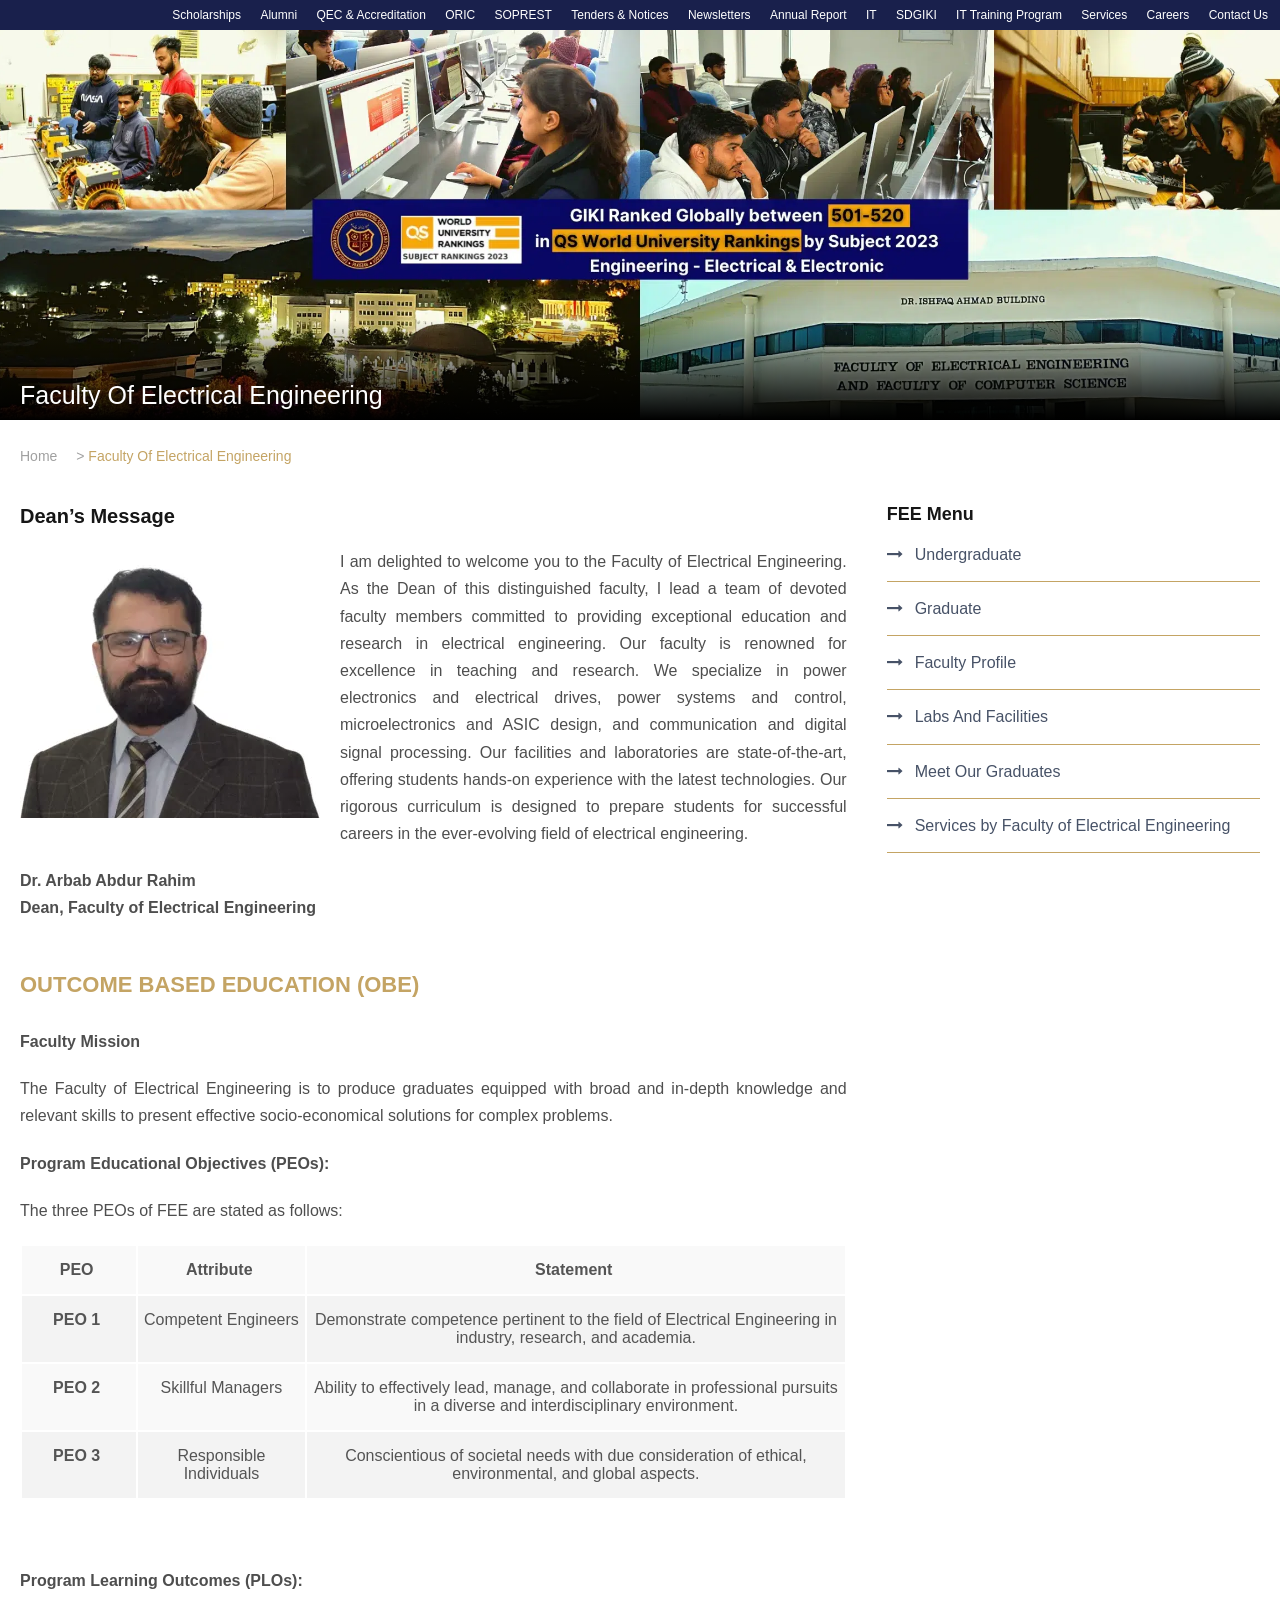
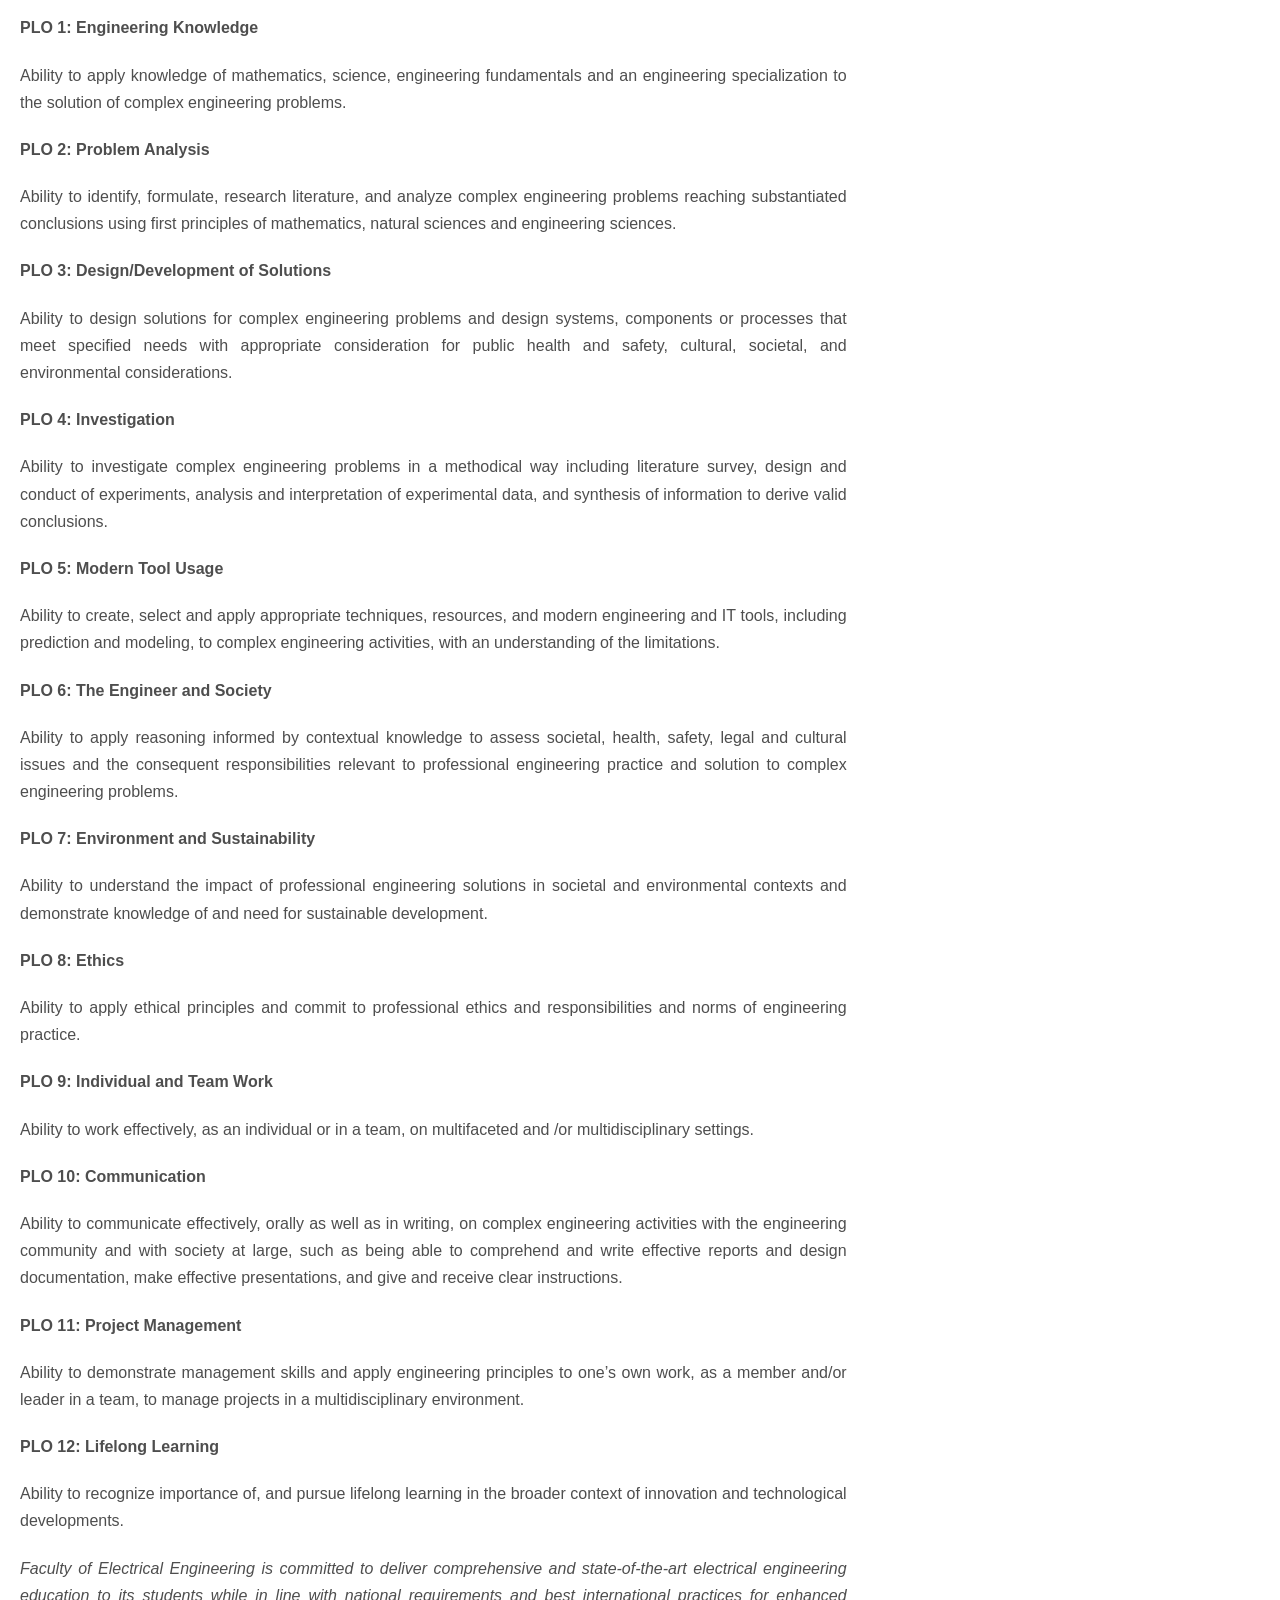
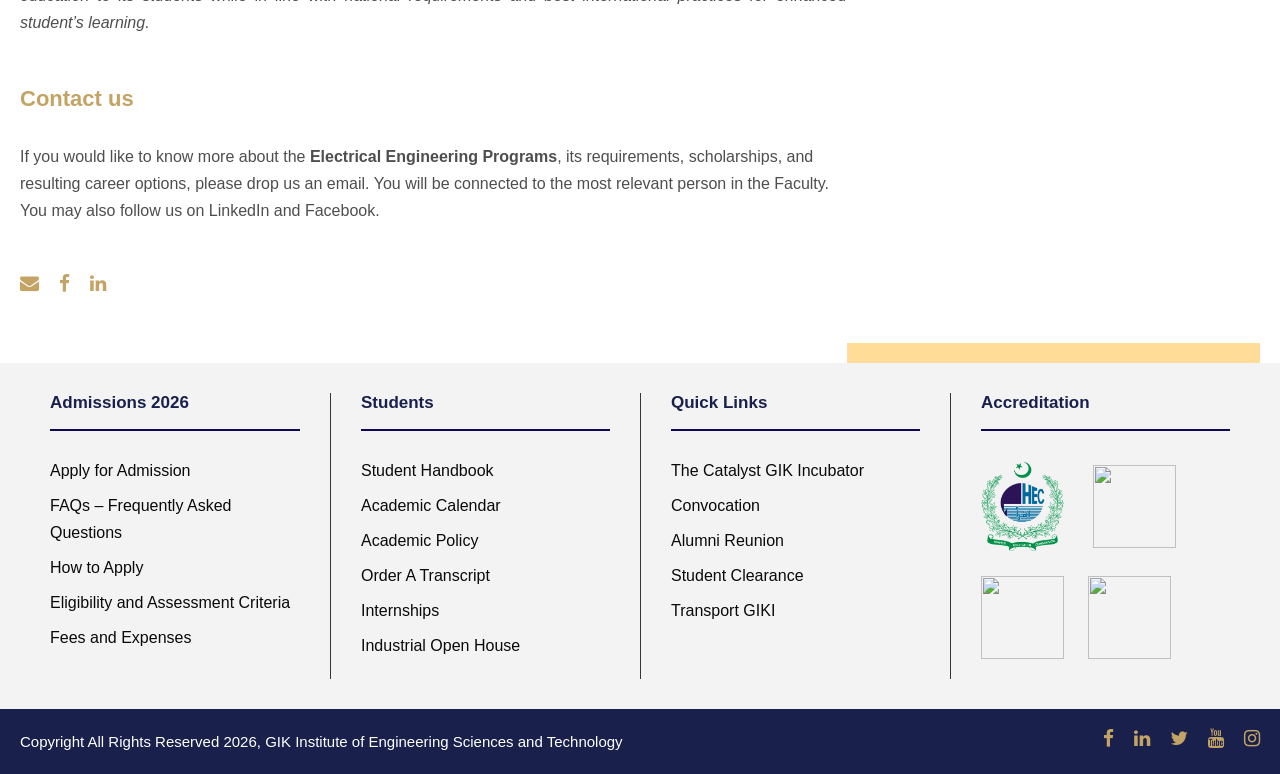
==== index.html @ 1c0e8e15 "initial commit" ====
<html lang="en-US" prefix="og: https://ogp.me/ns#" class="js">

<head>
	<meta charset="UTF-8">
	<meta name="viewport" content="width=device-width, initial-scale=1">
	<link rel="profile" href="http://gmpg.org/xfn/11">
	<link rel="pingback" href="https://giki.edu.pk/xmlrpc.php">
	<style>
		img:is([sizes="auto" i], [sizes^="auto," i]) {
			contain-intrinsic-size: 3000px 1500px
		}
	</style>

	<!-- Search Engine Optimization by Rank Math - https://rankmath.com/ -->
	<title>Faculty Of Electrical Engineering - Ghulam Ishaq Khan Institute of Engineering Sciences and Technology
	</title>
	<meta name="robots" content="index, follow, max-snippet:-1, max-video-preview:-1, max-image-preview:large">
	<link rel="canonical" href="https://giki.edu.pk/fee/">
	<meta property="og:locale" content="en_US">
	<meta property="og:type" content="article">
	<meta property="og:title"
		content="Faculty Of Electrical Engineering - Ghulam Ishaq Khan Institute of Engineering Sciences and Technology">
	<meta property="og:url" content="https://giki.edu.pk/fee/">
	<meta property="og:site_name" content="Ghulam Ishaq Khan Institute of Engineering Sciences and Technology">
	<meta property="article:publisher" content="https://www.facebook.com/OfficialGIKI/">
	<meta property="og:updated_time" content="2025-04-16T15:49:19+05:00">
	<meta property="og:image" content="https://giki.edu.pk/wp-content/uploads/2023/03/Picture1.png">
	<meta property="og:image:secure_url" content="https://giki.edu.pk/wp-content/uploads/2023/03/Picture1.png">
	<meta property="og:image:width" content="1280">
	<meta property="og:image:height" content="470">
	<meta property="og:image:alt" content="Beautiful GIKI">
	<meta property="og:image:type" content="image/png">
	<meta property="article:published_time" content="2018-08-12T09:45:05+05:00">
	<meta property="article:modified_time" content="2025-04-16T15:49:19+05:00">
	<meta name="twitter:card" content="summary_large_image">
	<meta name="twitter:title"
		content="Faculty Of Electrical Engineering - Ghulam Ishaq Khan Institute of Engineering Sciences and Technology">
	<meta name="twitter:site" content="@OfficialGIKI">
	<meta name="twitter:creator" content="@OfficialGIKI">
	<meta name="twitter:image" content="https://giki.edu.pk/wp-content/uploads/2023/03/Picture1.png">
	<meta name="twitter:label1" content="Time to read">
	<meta name="twitter:data1" content="Less than a minute">
	<script type="text/javascript" async src="./scripts/analytics.js"></script>
	<script type="text/javascript" async src="/gtag/js"></script>
	<script src="/signals/config/217969116933652" async></script>
	<script src="./scripts/openbridge3.js" async></script>
	<script id="facebook-jssdk" src="./scripts/xfbml.customerchat.js#xfbml=1&version=v6.0&autoLogAppEvents=1"></script>
	<script async src="./scripts/gtm.js"></script>
	<script async src="./scripts/fbevents.js"></script>
	<script type="application/ld+json"
		class="rank-math-schema">{"@context":"https://schema.org","@graph":[{"@type":["EducationalOrganization","Organization"],"@id":"https://giki.edu.pk/#organization","name":"GIK Institute","url":"https://giki.edu.pk","sameAs":["https://www.facebook.com/OfficialGIKI/","https://twitter.com/OfficialGIKI","https://www.instagram.com/OfficialGIKI/","https://www.linkedin.com/school/officialgiki"],"logo":{"@type":"ImageObject","@id":"https://giki.edu.pk/#logo","url":"https://giki.edu.pk/wp-content/uploads/2023/03/cropped-giki-logo-updated.png","contentUrl":"https://giki.edu.pk/wp-content/uploads/2023/03/cropped-giki-logo-updated.png","caption":"Ghulam Ishaq Khan Institute of Engineering Sciences and Technology","inLanguage":"en-US","width":"90","height":"90"}},{"@type":"WebSite","@id":"https://giki.edu.pk/#website","url":"https://giki.edu.pk","name":"Ghulam Ishaq Khan Institute of Engineering Sciences and Technology","alternateName":"GIKI","publisher":{"@id":"https://giki.edu.pk/#organization"},"inLanguage":"en-US"},{"@type":"ImageObject","@id":"https://giki.edu.pk/wp-content/uploads/2023/03/Picture1.png","url":"https://giki.edu.pk/wp-content/uploads/2023/03/Picture1.png","width":"1280","height":"470","caption":"Beautiful GIKI","inLanguage":"en-US"},{"@type":"BreadcrumbList","@id":"https://giki.edu.pk/fee/#breadcrumb","itemListElement":[{"@type":"ListItem","position":"1","item":{"@id":"https://giki.edu.pk","name":"Home"}},{"@type":"ListItem","position":"2","item":{"@id":"https://giki.edu.pk/fee/","name":"Faculty Of Electrical Engineering"}}]},{"@type":"WebPage","@id":"https://giki.edu.pk/fee/#webpage","url":"https://giki.edu.pk/fee/","name":"Faculty Of Electrical Engineering - Ghulam Ishaq Khan Institute of Engineering Sciences and Technology","datePublished":"2018-08-12T09:45:05+05:00","dateModified":"2025-04-16T15:49:19+05:00","isPartOf":{"@id":"https://giki.edu.pk/#website"},"primaryImageOfPage":{"@id":"https://giki.edu.pk/wp-content/uploads/2023/03/Picture1.png"},"inLanguage":"en-US","breadcrumb":{"@id":"https://giki.edu.pk/fee/#breadcrumb"}},{"@type":"Person","@id":"https://giki.edu.pk/author/hadeed/","name":"Hadeed","url":"https://giki.edu.pk/author/hadeed/","image":{"@type":"ImageObject","@id":"https://secure.gravatar.com/avatar/029626c313f03e53c4ab52b983da290b?s=96&amp;d=mm&amp;r=g","url":"https://secure.gravatar.com/avatar/029626c313f03e53c4ab52b983da290b?s=96&amp;d=mm&amp;r=g","caption":"Hadeed","inLanguage":"en-US"},"sameAs":["https://www.youtube.com/c/DrHadeedAhmedSher"],"worksFor":{"@id":"https://giki.edu.pk/#organization"}},{"@type":"Article","headline":"Faculty Of Electrical Engineering - Ghulam Ishaq Khan Institute of Engineering Sciences and Technology","datePublished":"2018-08-12T09:45:05+05:00","dateModified":"2025-04-16T15:49:19+05:00","author":{"@id":"https://giki.edu.pk/author/hadeed/","name":"Hadeed"},"publisher":{"@id":"https://giki.edu.pk/#organization"},"name":"Faculty Of Electrical Engineering - Ghulam Ishaq Khan Institute of Engineering Sciences and Technology","@id":"https://giki.edu.pk/fee/#richSnippet","isPartOf":{"@id":"https://giki.edu.pk/fee/#webpage"},"image":{"@id":"https://giki.edu.pk/wp-content/uploads/2023/03/Picture1.png"},"inLanguage":"en-US","mainEntityOfPage":{"@id":"https://giki.edu.pk/fee/#webpage"}}]}</script>
	<!-- /Rank Math WordPress SEO plugin -->

	<link rel="dns-prefetch" href="//www.googletagmanager.com">
	<link rel="dns-prefetch" href="//fonts.googleapis.com">
	<link rel="dns-prefetch" href="//maxcdn.bootstrapcdn.com">
	<link rel="alternate" type="application/rss+xml"
		title="Ghulam Ishaq Khan Institute of Engineering Sciences and Technology » Feed"
		href="https://giki.edu.pk/feed/">
	<link rel="alternate" type="text/calendar"
		title="Ghulam Ishaq Khan Institute of Engineering Sciences and Technology » iCal Feed"
		href="https://giki.edu.pk/events/?ical=1">
	<style>
		.lazyload,
		.lazyloading {
			max-width: 100%;
		}
	</style>
	<script type="text/javascript">
		/* <![CDATA[ */
		window._wpemojiSettings = { "baseUrl": "https:\/\/s.w.org\/images\/core\/emoji\/15.0.3\/72x72\/", "ext": ".png", "svgUrl": "https:\/\/s.w.org\/images\/core\/emoji\/15.0.3\/svg\/", "svgExt": ".svg", "source": { "concatemoji": "https:\/\/giki.edu.pk\/wp-includes\/js\/wp-emoji-release.min.js?ver=6.7.5" } };
		/*! This file is auto-generated */
		!function (i, n) { var o, s, e; function c(e) { try { var t = { supportTests: e, timestamp: (new Date).valueOf() }; sessionStorage.setItem(o, JSON.stringify(t)) } catch (e) { } } function p(e, t, n) { e.clearRect(0, 0, e.canvas.width, e.canvas.height), e.fillText(t, 0, 0); var t = new Uint32Array(e.getImageData(0, 0, e.canvas.width, e.canvas.height).data), r = (e.clearRect(0, 0, e.canvas.width, e.canvas.height), e.fillText(n, 0, 0), new Uint32Array(e.getImageData(0, 0, e.canvas.width, e.canvas.height).data)); return t.every(function (e, t) { return e === r[t] }) } function u(e, t, n) { switch (t) { case "flag": return n(e, "\ud83c\udff3\ufe0f\u200d\u26a7\ufe0f", "\ud83c\udff3\ufe0f\u200b\u26a7\ufe0f") ? !1 : !n(e, "\ud83c\uddfa\ud83c\uddf3", "\ud83c\uddfa\u200b\ud83c\uddf3") && !n(e, "\ud83c\udff4\udb40\udc67\udb40\udc62\udb40\udc65\udb40\udc6e\udb40\udc67\udb40\udc7f", "\ud83c\udff4\u200b\udb40\udc67\u200b\udb40\udc62\u200b\udb40\udc65\u200b\udb40\udc6e\u200b\udb40\udc67\u200b\udb40\udc7f"); case "emoji": return !n(e, "\ud83d\udc26\u200d\u2b1b", "\ud83d\udc26\u200b\u2b1b") }return !1 } function f(e, t, n) { var r = "undefined" != typeof WorkerGlobalScope && self instanceof WorkerGlobalScope ? new OffscreenCanvas(300, 150) : i.createElement("canvas"), a = r.getContext("2d", { willReadFrequently: !0 }), o = (a.textBaseline = "top", a.font = "600 32px Arial", {}); return e.forEach(function (e) { o[e] = t(a, e, n) }), o } function t(e) { var t = i.createElement("script"); t.src = e, t.defer = !0, i.head.appendChild(t) } "undefined" != typeof Promise && (o = "wpEmojiSettingsSupports", s = ["flag", "emoji"], n.supports = { everything: !0, everythingExceptFlag: !0 }, e = new Promise(function (e) { i.addEventListener("DOMContentLoaded", e, { once: !0 }) }), new Promise(function (t) { var n = function () { try { var e = JSON.parse(sessionStorage.getItem(o)); if ("object" == typeof e && "number" == typeof e.timestamp && (new Date).valueOf() < e.timestamp + 604800 && "object" == typeof e.supportTests) return e.supportTests } catch (e) { } return null }(); if (!n) { if ("undefined" != typeof Worker && "undefined" != typeof OffscreenCanvas && "undefined" != typeof URL && URL.createObjectURL && "undefined" != typeof Blob) try { var e = "postMessage(" + f.toString() + "(" + [JSON.stringify(s), u.toString(), p.toString()].join(",") + "));", r = new Blob([e], { type: "text/javascript" }), a = new Worker(URL.createObjectURL(r), { name: "wpTestEmojiSupports" }); return void (a.onmessage = function (e) { c(n = e.data), a.terminate(), t(n) }) } catch (e) { } c(n = f(s, u, p)) } t(n) }).then(function (e) { for (var t in e) n.supports[t] = e[t], n.supports.everything = n.supports.everything && n.supports[t], "flag" !== t && (n.supports.everythingExceptFlag = n.supports.everythingExceptFlag && n.supports[t]); n.supports.everythingExceptFlag = n.supports.everythingExceptFlag && !n.supports.flag, n.DOMReady = !1, n.readyCallback = function () { n.DOMReady = !0 } }).then(function () { return e }).then(function () { var e; n.supports.everything || (n.readyCallback(), (e = n.source || {}).concatemoji ? t(e.concatemoji) : e.wpemoji && e.twemoji && (t(e.twemoji), t(e.wpemoji))) })) }((window, document), window._wpemojiSettings);
		/* ]]> */
	</script>
	<link rel="stylesheet" id="sbr_styles-css" href="./styles/sbr-styles.css" type="text/css" media="all">
	<style id="wp-emoji-styles-inline-css" type="text/css">
		img.wp-smiley,
		img.emoji {
			display: inline !important;
			border: none !important;
			box-shadow: none !important;
			height: 1em !important;
			width: 1em !important;
			margin: 0 0.07em !important;
			vertical-align: -0.1em !important;
			background: none !important;
			padding: 0 !important;
		}
	</style>
	<link rel="stylesheet" id="wp-block-library-css" href="./styles/style.min.css" type="text/css" media="all">
	<link rel="stylesheet" id="editorskit-frontend-css" href="./styles/style.build.css" type="text/css" media="all">
	<style id="classic-theme-styles-inline-css" type="text/css">
		/*! This file is auto-generated */
		.wp-block-button__link {
			color: #fff;
			background-color: #32373c;
			border-radius: 9999px;
			box-shadow: none;
			text-decoration: none;
			padding: calc(.667em + 2px) calc(1.333em + 2px);
			font-size: 1.125em
		}

		.wp-block-file__button {
			background: #32373c;
			color: #fff;
			text-decoration: none
		}
	</style>
	<style id="global-styles-inline-css" type="text/css">
		:root {
			--wp--preset--aspect-ratio--square: 1;
			--wp--preset--aspect-ratio--4-3: 4/3;
			--wp--preset--aspect-ratio--3-4: 3/4;
			--wp--preset--aspect-ratio--3-2: 3/2;
			--wp--preset--aspect-ratio--2-3: 2/3;
			--wp--preset--aspect-ratio--16-9: 16/9;
			--wp--preset--aspect-ratio--9-16: 9/16;
			--wp--preset--color--black: #000000;
			--wp--preset--color--cyan-bluish-gray: #abb8c3;
			--wp--preset--color--white: #ffffff;
			--wp--preset--color--pale-pink: #f78da7;
			--wp--preset--color--vivid-red: #cf2e2e;
			--wp--preset--color--luminous-vivid-orange: #ff6900;
			--wp--preset--color--luminous-vivid-amber: #fcb900;
			--wp--preset--color--light-green-cyan: #7bdcb5;
			--wp--preset--color--vivid-green-cyan: #00d084;
			--wp--preset--color--pale-cyan-blue: #8ed1fc;
			--wp--preset--color--vivid-cyan-blue: #0693e3;
			--wp--preset--color--vivid-purple: #9b51e0;
			--wp--preset--gradient--vivid-cyan-blue-to-vivid-purple: linear-gradient(135deg, rgba(6, 147, 227, 1) 0%, rgb(155, 81, 224) 100%);
			--wp--preset--gradient--light-green-cyan-to-vivid-green-cyan: linear-gradient(135deg, rgb(122, 220, 180) 0%, rgb(0, 208, 130) 100%);
			--wp--preset--gradient--luminous-vivid-amber-to-luminous-vivid-orange: linear-gradient(135deg, rgba(252, 185, 0, 1) 0%, rgba(255, 105, 0, 1) 100%);
			--wp--preset--gradient--luminous-vivid-orange-to-vivid-red: linear-gradient(135deg, rgba(255, 105, 0, 1) 0%, rgb(207, 46, 46) 100%);
			--wp--preset--gradient--very-light-gray-to-cyan-bluish-gray: linear-gradient(135deg, rgb(238, 238, 238) 0%, rgb(169, 184, 195) 100%);
			--wp--preset--gradient--cool-to-warm-spectrum: linear-gradient(135deg, rgb(74, 234, 220) 0%, rgb(151, 120, 209) 20%, rgb(207, 42, 186) 40%, rgb(238, 44, 130) 60%, rgb(251, 105, 98) 80%, rgb(254, 248, 76) 100%);
			--wp--preset--gradient--blush-light-purple: linear-gradient(135deg, rgb(255, 206, 236) 0%, rgb(152, 150, 240) 100%);
			--wp--preset--gradient--blush-bordeaux: linear-gradient(135deg, rgb(254, 205, 165) 0%, rgb(254, 45, 45) 50%, rgb(107, 0, 62) 100%);
			--wp--preset--gradient--luminous-dusk: linear-gradient(135deg, rgb(255, 203, 112) 0%, rgb(199, 81, 192) 50%, rgb(65, 88, 208) 100%);
			--wp--preset--gradient--pale-ocean: linear-gradient(135deg, rgb(255, 245, 203) 0%, rgb(182, 227, 212) 50%, rgb(51, 167, 181) 100%);
			--wp--preset--gradient--electric-grass: linear-gradient(135deg, rgb(202, 248, 128) 0%, rgb(113, 206, 126) 100%);
			--wp--preset--gradient--midnight: linear-gradient(135deg, rgb(2, 3, 129) 0%, rgb(40, 116, 252) 100%);
			--wp--preset--font-size--small: 13px;
			--wp--preset--font-size--medium: 20px;
			--wp--preset--font-size--large: 36px;
			--wp--preset--font-size--x-large: 42px;
			--wp--preset--spacing--20: 0.44rem;
			--wp--preset--spacing--30: 0.67rem;
			--wp--preset--spacing--40: 1rem;
			--wp--preset--spacing--50: 1.5rem;
			--wp--preset--spacing--60: 2.25rem;
			--wp--preset--spacing--70: 3.38rem;
			--wp--preset--spacing--80: 5.06rem;
			--wp--preset--shadow--natural: 6px 6px 9px rgba(0, 0, 0, 0.2);
			--wp--preset--shadow--deep: 12px 12px 50px rgba(0, 0, 0, 0.4);
			--wp--preset--shadow--sharp: 6px 6px 0px rgba(0, 0, 0, 0.2);
			--wp--preset--shadow--outlined: 6px 6px 0px -3px rgba(255, 255, 255, 1), 6px 6px rgba(0, 0, 0, 1);
			--wp--preset--shadow--crisp: 6px 6px 0px rgba(0, 0, 0, 1);
		}

		:where(.is-layout-flex) {
			gap: 0.5em;
		}

		:where(.is-layout-grid) {
			gap: 0.5em;
		}

		body .is-layout-flex {
			display: flex;
		}

		.is-layout-flex {
			flex-wrap: wrap;
			align-items: center;
		}

		.is-layout-flex> :is(*, div) {
			margin: 0;
		}

		body .is-layout-grid {
			display: grid;
		}

		.is-layout-grid> :is(*, div) {
			margin: 0;
		}

		:where(.wp-block-columns.is-layout-flex) {
			gap: 2em;
		}

		:where(.wp-block-columns.is-layout-grid) {
			gap: 2em;
		}

		:where(.wp-block-post-template.is-layout-flex) {
			gap: 1.25em;
		}

		:where(.wp-block-post-template.is-layout-grid) {
			gap: 1.25em;
		}

		.has-black-color {
			color: var(--wp--preset--color--black) !important;
		}

		.has-cyan-bluish-gray-color {
			color: var(--wp--preset--color--cyan-bluish-gray) !important;
		}

		.has-white-color {
			color: var(--wp--preset--color--white) !important;
		}

		.has-pale-pink-color {
			color: var(--wp--preset--color--pale-pink) !important;
		}

		.has-vivid-red-color {
			color: var(--wp--preset--color--vivid-red) !important;
		}

		.has-luminous-vivid-orange-color {
			color: var(--wp--preset--color--luminous-vivid-orange) !important;
		}

		.has-luminous-vivid-amber-color {
			color: var(--wp--preset--color--luminous-vivid-amber) !important;
		}

		.has-light-green-cyan-color {
			color: var(--wp--preset--color--light-green-cyan) !important;
		}

		.has-vivid-green-cyan-color {
			color: var(--wp--preset--color--vivid-green-cyan) !important;
		}

		.has-pale-cyan-blue-color {
			color: var(--wp--preset--color--pale-cyan-blue) !important;
		}

		.has-vivid-cyan-blue-color {
			color: var(--wp--preset--color--vivid-cyan-blue) !important;
		}

		.has-vivid-purple-color {
			color: var(--wp--preset--color--vivid-purple) !important;
		}

		.has-black-background-color {
			background-color: var(--wp--preset--color--black) !important;
		}

		.has-cyan-bluish-gray-background-color {
			background-color: var(--wp--preset--color--cyan-bluish-gray) !important;
		}

		.has-white-background-color {
			background-color: var(--wp--preset--color--white) !important;
		}

		.has-pale-pink-background-color {
			background-color: var(--wp--preset--color--pale-pink) !important;
		}

		.has-vivid-red-background-color {
			background-color: var(--wp--preset--color--vivid-red) !important;
		}

		.has-luminous-vivid-orange-background-color {
			background-color: var(--wp--preset--color--luminous-vivid-orange) !important;
		}

		.has-luminous-vivid-amber-background-color {
			background-color: var(--wp--preset--color--luminous-vivid-amber) !important;
		}

		.has-light-green-cyan-background-color {
			background-color: var(--wp--preset--color--light-green-cyan) !important;
		}

		.has-vivid-green-cyan-background-color {
			background-color: var(--wp--preset--color--vivid-green-cyan) !important;
		}

		.has-pale-cyan-blue-background-color {
			background-color: var(--wp--preset--color--pale-cyan-blue) !important;
		}

		.has-vivid-cyan-blue-background-color {
			background-color: var(--wp--preset--color--vivid-cyan-blue) !important;
		}

		.has-vivid-purple-background-color {
			background-color: var(--wp--preset--color--vivid-purple) !important;
		}

		.has-black-border-color {
			border-color: var(--wp--preset--color--black) !important;
		}

		.has-cyan-bluish-gray-border-color {
			border-color: var(--wp--preset--color--cyan-bluish-gray) !important;
		}

		.has-white-border-color {
			border-color: var(--wp--preset--color--white) !important;
		}

		.has-pale-pink-border-color {
			border-color: var(--wp--preset--color--pale-pink) !important;
		}

		.has-vivid-red-border-color {
			border-color: var(--wp--preset--color--vivid-red) !important;
		}

		.has-luminous-vivid-orange-border-color {
			border-color: var(--wp--preset--color--luminous-vivid-orange) !important;
		}

		.has-luminous-vivid-amber-border-color {
			border-color: var(--wp--preset--color--luminous-vivid-amber) !important;
		}

		.has-light-green-cyan-border-color {
			border-color: var(--wp--preset--color--light-green-cyan) !important;
		}

		.has-vivid-green-cyan-border-color {
			border-color: var(--wp--preset--color--vivid-green-cyan) !important;
		}

		.has-pale-cyan-blue-border-color {
			border-color: var(--wp--preset--color--pale-cyan-blue) !important;
		}

		.has-vivid-cyan-blue-border-color {
			border-color: var(--wp--preset--color--vivid-cyan-blue) !important;
		}

		.has-vivid-purple-border-color {
			border-color: var(--wp--preset--color--vivid-purple) !important;
		}

		.has-vivid-cyan-blue-to-vivid-purple-gradient-background {
			background: var(--wp--preset--gradient--vivid-cyan-blue-to-vivid-purple) !important;
		}

		.has-light-green-cyan-to-vivid-green-cyan-gradient-background {
			background: var(--wp--preset--gradient--light-green-cyan-to-vivid-green-cyan) !important;
		}

		.has-luminous-vivid-amber-to-luminous-vivid-orange-gradient-background {
			background: var(--wp--preset--gradient--luminous-vivid-amber-to-luminous-vivid-orange) !important;
		}

		.has-luminous-vivid-orange-to-vivid-red-gradient-background {
			background: var(--wp--preset--gradient--luminous-vivid-orange-to-vivid-red) !important;
		}

		.has-very-light-gray-to-cyan-bluish-gray-gradient-background {
			background: var(--wp--preset--gradient--very-light-gray-to-cyan-bluish-gray) !important;
		}

		.has-cool-to-warm-spectrum-gradient-background {
			background: var(--wp--preset--gradient--cool-to-warm-spectrum) !important;
		}

		.has-blush-light-purple-gradient-background {
			background: var(--wp--preset--gradient--blush-light-purple) !important;
		}

		.has-blush-bordeaux-gradient-background {
			background: var(--wp--preset--gradient--blush-bordeaux) !important;
		}

		.has-luminous-dusk-gradient-background {
			background: var(--wp--preset--gradient--luminous-dusk) !important;
		}

		.has-pale-ocean-gradient-background {
			background: var(--wp--preset--gradient--pale-ocean) !important;
		}

		.has-electric-grass-gradient-background {
			background: var(--wp--preset--gradient--electric-grass) !important;
		}

		.has-midnight-gradient-background {
			background: var(--wp--preset--gradient--midnight) !important;
		}

		.has-small-font-size {
			font-size: var(--wp--preset--font-size--small) !important;
		}

		.has-medium-font-size {
			font-size: var(--wp--preset--font-size--medium) !important;
		}

		.has-large-font-size {
			font-size: var(--wp--preset--font-size--large) !important;
		}

		.has-x-large-font-size {
			font-size: var(--wp--preset--font-size--x-large) !important;
		}

		:where(.wp-block-post-template.is-layout-flex) {
			gap: 1.25em;
		}

		:where(.wp-block-post-template.is-layout-grid) {
			gap: 1.25em;
		}

		:where(.wp-block-columns.is-layout-flex) {
			gap: 2em;
		}

		:where(.wp-block-columns.is-layout-grid) {
			gap: 2em;
		}

		:root :where(.wp-block-pullquote) {
			font-size: 1.5em;
			line-height: 1.6;
		}
	</style>
	<link rel="stylesheet" id="contact-form-7-css" href="./styles/styles.css" type="text/css" media="all">
	<link rel="stylesheet" id="ctf_styles-css" href="./styles/ctf-styles.min.css" type="text/css" media="all">
	<style id="dominant-color-styles-inline-css" type="text/css">
		img[data-dominant-color]:not(.has-transparency) {
			background-color: var(--dominant-color);
		}
	</style>
	<link rel="stylesheet" id="gdlr-core-google-font-css" href="/css" type="text/css" media="all">
	<link rel="stylesheet" id="fa6-css" href="./styles/all.css" type="text/css" media="all">
	<link rel="stylesheet" id="gdlr-core-plugin-css" href="./styles/style.css" type="text/css" media="all">
	<link rel="stylesheet" id="gdlr-core-page-builder-css" href="./styles/page-builder.css" type="text/css" media="all">
	<link rel="stylesheet" id="url-shortify-css" href="./styles/url-shortify.css" type="text/css" media="all">
	<link rel="stylesheet" id="cff-css" href="./styles/cff-style.min.css" type="text/css" media="all">
	<link rel="stylesheet" id="sb-font-awesome-css" href="./styles/font-awesome.min.css" type="text/css" media="all">
	<link rel="stylesheet" id="tribe-events-v2-single-skeleton-css" href="./styles/tribe-events-single-skeleton.min.css"
		type="text/css" media="all">
	<link rel="stylesheet" id="tribe-events-v2-single-skeleton-full-css"
		href="./styles/tribe-events-single-full.min.css" type="text/css" media="all">
	<link rel="stylesheet" id="tec-events-elementor-widgets-base-styles-css" href="./styles/widget-base.min.css"
		type="text/css" media="all">
	<link rel="stylesheet" id="dflip-style-css" href="./styles/dflip.min.css" type="text/css" media="all">
	<link rel="stylesheet" id="tablepress-default-css" href="./styles/default.css" type="text/css" media="all">
	<link rel="stylesheet" id="kingster-style-core-css" href="./styles/style-core.css" type="text/css" media="all">
	<link rel="stylesheet" id="kingster-custom-style-css" href="./styles/kingster-style-custom.css" type="text/css"
		media="all">
	<link rel="stylesheet" id="dashicons-css" href="./styles/dashicons.min.css" type="text/css" media="all">
	<link rel="stylesheet" id="kingster-learnpress-css" href="./styles/kingster-learnpress.css" type="text/css"
		media="all">
	<link rel="stylesheet" id="kingster-learnpress-pb-css" href="./styles/kingster-learnpress-pb.css" type="text/css"
		media="all">
	<script type="text/javascript" src="./scripts/jquery.min.js" id="jquery-core-js"></script>
	<script type="text/javascript" src="./scripts/jquery-migrate.min.js" id="jquery-migrate-js"></script>
	<script type="text/javascript" id="sbi_scripts-js-extra">
		/* <![CDATA[ */
		var sb_instagram_js_options = { "font_method": "svg", "resized_url": "https:\/\/giki.edu.pk\/wp-content\/uploads\/sb-instagram-feed-images\/", "placeholder": "https:\/\/giki.edu.pk\/wp-content\/plugins\/instagram-feed\/img\/placeholder.png", "ajax_url": "https:\/\/giki.edu.pk\/wp-admin\/admin-ajax.php" };
		/* ]]> */
	</script>
	<script type="text/javascript" src="./scripts/sbi-scripts.min.js" id="sbi_scripts-js"></script>
	<script type="text/javascript" id="snazzymaps-js-js-extra">
		/* <![CDATA[ */
		var SnazzyDataForSnazzyMaps = [];
		SnazzyDataForSnazzyMaps = { "id": 1243, "name": "xxxxxxxxxxx", "description": "ccccccccccccc", "url": "https:\/\/snazzymaps.com\/style\/1243\/xxxxxxxxxxx", "imageUrl": "https:\/\/snazzy-maps-cdn.azureedge.net\/assets\/1243-xxxxxxxxxxx.png?v=20170626083204", "json": "[{\"featureType\":\"administrative.country\",\"elementType\":\"geometry\",\"stylers\":[{\"visibility\":\"simplified\"},{\"hue\":\"#ff0000\"}]}]", "views": 405864, "favorites": 397, "createdBy": { "name": "samisel", "url": null }, "createdOn": "2014-12-04T07:38:49.22", "tags": ["dark"], "colors": ["black", "gray"] };
		/* ]]> */
	</script>
	<script type="text/javascript" src="./scripts/snazzymaps.js" id="snazzymaps-js-js"></script>
	<script type="text/javascript" id="url-shortify-js-extra">
		/* <![CDATA[ */
		var usParams = { "ajaxurl": "https:\/\/giki.edu.pk\/wp-admin\/admin-ajax.php" };
		/* ]]> */
	</script>
	<script type="text/javascript" src="./scripts/url-shortify.js" id="url-shortify-js"></script>
	<!--[if lt IE 9]>
<script type="text/javascript" src="https://giki.edu.pk/wp-content/themes/kingster/js/html5.js?ver=6.7.5" id="kingster-html5js-js"></script>
<![endif]-->

	<!-- Google tag (gtag.js) snippet added by Site Kit -->
	<!-- Google Analytics snippet added by Site Kit -->
	<script type="text/javascript" src="/gtag/js" id="google_gtagjs-js" async></script>
	<script type="text/javascript" id="google_gtagjs-js-after">
		/* <![CDATA[ */
		window.dataLayer = window.dataLayer || []; function gtag() { dataLayer.push(arguments); }
		gtag("set", "linker", { "domains": ["giki.edu.pk"] });
		gtag("js", new Date());
		gtag("set", "developer_id.dZTNiMT", true);
		gtag("config", "GT-K8H9CJF");
		/* ]]> */
	</script>
	<script type="text/javascript" src="./scripts/kingster-learnpress.js" id="kingster-learnpress-js"></script>
	<link rel="https://api.w.org/" href="https://giki.edu.pk/wp-json/">
	<link rel="alternate" title="JSON" type="application/json" href="https://giki.edu.pk/wp-json/wp/v2/pages/5865">
	<link rel="EditURI" type="application/rsd+xml" title="RSD" href="https://giki.edu.pk/xmlrpc.php?rsd">
	<meta name="generator" content="WordPress 6.7.5">
	<link rel="shortlink" href="https://giki.edu.pk/ofq7">
	<link rel="alternate" title="oEmbed (JSON)" type="application/json+oembed"
		href="https://giki.edu.pk/wp-json/oembed/1.0/embed?url=https%3A%2F%2Fgiki.edu.pk%2Ffee%2F">
	<link rel="alternate" title="oEmbed (XML)" type="text/xml+oembed"
		href="https://giki.edu.pk/wp-json/oembed/1.0/embed?url=https%3A%2F%2Fgiki.edu.pk%2Ffee%2F&format=xml">
	<meta name="generator" content="dominant-color-images 1.2.0">
	<style>
		#gdlr-core-title-item-id-96209 .gdlr-core-title-item-title a {
			color: #c4a464;
		}

		#gdlr-core-title-item-id-12267 .gdlr-core-title-item-title a {
			color: #c4a464;
		}
	</style>
	<meta name="generator" content="Site Kit by Google 1.180.0">
	<meta name="generator" content="performance-lab 4.1.0; plugins: dominant-color-images">
	<meta name="tec-api-version" content="v1">
	<meta name="tec-api-origin" content="https://giki.edu.pk">
	<link rel="alternate" href="https://giki.edu.pk/wp-json/tribe/events/v1/">
	<script>
		document.documentElement.className = document.documentElement.className.replace('no-js', 'js');
	</script>
	<style>
		.no-js img.lazyload {
			display: none;
		}

		figure.wp-block-image img.lazyloading {
			min-width: 150px;
		}

		.lazyload,
		.lazyloading {
			--smush-placeholder-width: 100px;
			--smush-placeholder-bg-max-width: 120px;
			--smush-placeholder-aspect-ratio: 1/1;
			width: var(--smush-image-width, var(--smush-placeholder-width)) !important;
			aspect-ratio: var(--smush-image-aspect-ratio, var(--smush-placeholder-aspect-ratio)) !important;
		}

		.lazyload,
		.lazyloading {
			opacity: 0;
		}

		.lazyloaded {
			opacity: 1;
			transition: opacity 400ms;
			transition-delay: 0ms;
		}
	</style>
	<script>
		(function () {
			window.onpageshow = function (event) {
				// Defined window.wpforms means that a form exists on a page.
				// If so and back/forward button has been clicked,
				// force reload a page to prevent the submit button state stuck.
				if (typeof window.wpforms !== 'undefined' && event.persisted) {
					window.location.reload();
				}
			};
		}());
	</script>
	<meta name="generator"
		content="Elementor 3.28.3; features: additional_custom_breakpoints, e_local_google_fonts; settings: css_print_method-internal, google_font-enabled, font_display-auto">

	<!-- Meta Pixel Code -->
	<script type="text/javascript">
		!function (f, b, e, v, n, t, s) {
			if (f.fbq) return; n = f.fbq = function () {
				n.callMethod ?
					n.callMethod.apply(n, arguments) : n.queue.push(arguments)
			}; if (!f._fbq) f._fbq = n;
			n.push = n; n.loaded = !0; n.version = '2.0'; n.queue = []; t = b.createElement(e); t.async = !0;
			t.src = v; s = b.getElementsByTagName(e)[0]; s.parentNode.insertBefore(t, s)
		}(window,
			document, 'script', 'https://connect.facebook.net/en_US/fbevents.js?v=next');
	</script>
	<!-- End Meta Pixel Code -->

	<script type="text/javascript">
		var url = window.location.origin + '?ob=open-bridge';
		fbq('set', 'openbridge', '217969116933652', url);
	</script>
	<script type="text/javascript">fbq('init', '217969116933652', {}, {
			"agent": "wordpress-6.7.5-4.1.1"
		})</script>
	<script type="text/javascript">
		fbq('track', 'PageView', []);
	</script>
	<style>
		.e-con.e-parent:nth-of-type(n+4):not(.e-lazyloaded):not(.e-no-lazyload),
		.e-con.e-parent:nth-of-type(n+4):not(.e-lazyloaded):not(.e-no-lazyload) * {
			background-image: none !important;
		}

		@media screen and (max-height: 1024px) {

			.e-con.e-parent:nth-of-type(n+3):not(.e-lazyloaded):not(.e-no-lazyload),
			.e-con.e-parent:nth-of-type(n+3):not(.e-lazyloaded):not(.e-no-lazyload) * {
				background-image: none !important;
			}
		}

		@media screen and (max-height: 640px) {

			.e-con.e-parent:nth-of-type(n+2):not(.e-lazyloaded):not(.e-no-lazyload),
			.e-con.e-parent:nth-of-type(n+2):not(.e-lazyloaded):not(.e-no-lazyload) * {
				background-image: none !important;
			}
		}
	</style>

	<!-- Google Tag Manager snippet added by Site Kit -->
	<script type="text/javascript">
		/* <![CDATA[ */

		(function (w, d, s, l, i) {
			w[l] = w[l] || [];
			w[l].push({ 'gtm.start': new Date().getTime(), event: 'gtm.js' });
			var f = d.getElementsByTagName(s)[0],
				j = d.createElement(s), dl = l != 'dataLayer' ? '&l=' + l : '';
			j.async = true;
			j.src = 'https://www.googletagmanager.com/gtm.js?id=' + i + dl;
			f.parentNode.insertBefore(j, f);
		})(window, document, 'script', 'dataLayer', 'GTM-548RCT6');

		/* ]]> */
	</script>

	<!-- End Google Tag Manager snippet added by Site Kit -->
	<meta name="generator"
		content="Powered by Slider Revolution 6.7.18 - responsive, Mobile-Friendly Slider Plugin for WordPress with comfortable drag and drop interface.">
	<link rel="icon" href="https://giki.edu.pk/wp-content/uploads/2023/03/cropped-giki-logo-updated-32x32.png"
		sizes="32x32">
	<link rel="icon" href="https://giki.edu.pk/wp-content/uploads/2023/03/cropped-giki-logo-updated-192x192.png"
		sizes="192x192">
	<link rel="apple-touch-icon"
		href="https://giki.edu.pk/wp-content/uploads/2023/03/cropped-giki-logo-updated-180x180.png">
	<meta name="msapplication-TileImage"
		content="https://giki.edu.pk/wp-content/uploads/2023/03/cropped-giki-logo-updated-270x270.png">
	<script>function setREVStartSize(e) {
			//window.requestAnimationFrame(function() {
			window.RSIW = window.RSIW === undefined ? window.innerWidth : window.RSIW;
			window.RSIH = window.RSIH === undefined ? window.innerHeight : window.RSIH;
			try {
				var pw = document.getElementById(e.c).parentNode.offsetWidth,
					newh;
				pw = pw === 0 || isNaN(pw) || (e.l == "fullwidth" || e.layout == "fullwidth") ? window.RSIW : pw;
				e.tabw = e.tabw === undefined ? 0 : parseInt(e.tabw);
				e.thumbw = e.thumbw === undefined ? 0 : parseInt(e.thumbw);
				e.tabh = e.tabh === undefined ? 0 : parseInt(e.tabh);
				e.thumbh = e.thumbh === undefined ? 0 : parseInt(e.thumbh);
				e.tabhide = e.tabhide === undefined ? 0 : parseInt(e.tabhide);
				e.thumbhide = e.thumbhide === undefined ? 0 : parseInt(e.thumbhide);
				e.mh = e.mh === undefined || e.mh == "" || e.mh === "auto" ? 0 : parseInt(e.mh, 0);
				if (e.layout === "fullscreen" || e.l === "fullscreen")
					newh = Math.max(e.mh, window.RSIH);
				else {
					e.gw = Array.isArray(e.gw) ? e.gw : [e.gw];
					for (var i in e.rl) if (e.gw[i] === undefined || e.gw[i] === 0) e.gw[i] = e.gw[i - 1];
					e.gh = e.el === undefined || e.el === "" || (Array.isArray(e.el) && e.el.length == 0) ? e.gh : e.el;
					e.gh = Array.isArray(e.gh) ? e.gh : [e.gh];
					for (var i in e.rl) if (e.gh[i] === undefined || e.gh[i] === 0) e.gh[i] = e.gh[i - 1];

					var nl = new Array(e.rl.length),
						ix = 0,
						sl;
					e.tabw = e.tabhide >= pw ? 0 : e.tabw;
					e.thumbw = e.thumbhide >= pw ? 0 : e.thumbw;
					e.tabh = e.tabhide >= pw ? 0 : e.tabh;
					e.thumbh = e.thumbhide >= pw ? 0 : e.thumbh;
					for (var i in e.rl) nl[i] = e.rl[i] < window.RSIW ? 0 : e.rl[i];
					sl = nl[0];
					for (var i in nl) if (sl > nl[i] && nl[i] > 0) { sl = nl[i]; ix = i; }
					var m = pw > (e.gw[ix] + e.tabw + e.thumbw) ? 1 : (pw - (e.tabw + e.thumbw)) / (e.gw[ix]);
					newh = (e.gh[ix] * m) + (e.tabh + e.thumbh);
				}
				var el = document.getElementById(e.c);
				if (el !== null && el) el.style.height = newh + "px";
				el = document.getElementById(e.c + "_wrapper");
				if (el !== null && el) {
					el.style.height = newh + "px";
					el.style.display = "block";
				}
			} catch (e) {
				console.log("Failure at Presize of Slider:" + e)
			}
			//});
		};</script>
	<style>
		.shorten_url {
			padding: 10px 10px 10px 10px;
			border: 1px solid #AAAAAA;
			background-color: #EEEEEE;
		}
	</style>
	<style type="text/css" id="wp-custom-css">
		.kingster-item-pdlr,
		.gdlr-core-item-pdlr {
			padding-left: 0px;
			padding-right: 0px;

		}

		.gdlr-core-blog-grid .gdlr-core-blog-thumbnail {
			margin: 20px;
		}

		.kingster-single-author .kingster-single-author-wrap {
			display: none
		}

		.widget_product_categories ul li::before,
		.widget_archive ul li::before,
		.widget_categories ul li::before,
		.widget_nav_menu ul li::before,
		.widget_meta ul li::before,
		.widget_pages ul li::before,
		.widget_recent_comments ul li::before,
		.widget_recent_entries ul li::before,
		.widget_rss ul li::before {
			content: "➤";
			/* Unicode arrow */
			color: #19204c;
			/* Change arrow color */
			font-size: 14px;
			/* Adjust size */
			margin-right: 8px;
			/* Space between arrow and text */
		}

		.gdlr-core-blog-title.gdlr-core-skin-title {
			font-family: open sans-serif
		}
		}

		.kingster-sidebar-area {
			padding-left: 50px;
		}

		.kingster-footer-wrapper.kingster-with-column-divider .kingster-footer-column {
			padding-bottom: 1000px
		}

		table tr th,
		.kingster-body table tr th a,
		.kingster-body table tr th a:hover {
			background-color: #19204c;
			color: white;
			font-style: bold;
		}

		@media only screen and (max-width: 767px) {
			.kingster-footer-wrapper.kingster-with-column-divider .kingster-footer-column {
				padding-bottom: 0px;
			}
		}

		.gdlr-core-opacity-on-hover img,
		.gdlr-core-zoom-on-hover img,
		.gdlr-core-zoom-rotate-on-hover img,
		.gdlr-core-grayscale-effect img,
		.gdlr-core-grayscale-effect-revert img {
			width: 900px;
		}

		.gdlr-core-personnel-style-grid .gdlr-core-personnel-list-column {
			height Specifies the height of the content area,
			padding area or border area (depending on 'box-sizing') of certain boxes. Learn more Don't show
: 600px;
			width: 420px;
			margin-bottom: 50px;
			padding: 30px;
		}
	</style>
	<style id="sccss">
		.view-more-highlights span {
			text-decoration: underline;
			margin-right: 45px;
		}

		.critical {
			color: red;
		}

		.mb20 {
			margin-bottom: 20px;
		}

		.justify-both {
			text-align: justify;
		}


		.gdlr-core-accordion-style-icon .gdlr-core-accordion-item-title,
		.gdlr-core-accordion-style-box-icon .gdlr-core-accordion-item-title,
		.gdlr-core-toggle-box-style-icon .gdlr-core-toggle-box-item-title,
		.gdlr-core-toggle-box-style-box-icon .gdlr-core-toggle-box-item-title {
			color: #19204c;
		}

		/* Forminator Form Styles*/
		.forminator-select select {
			background-color: #fff !important;
			color: #000 !important;
		}

		.forminator-select {
			background-color: #fff !important;
		}

		.forminator-select select:focus {
			background-color: #fff !important;
			color: #000 !important;
		}

		/* Forminator Form Styles End*/
	</style>
	<script src="./scripts/wp-emoji-release.min.js" defer></script>
</head>

<body
	class="page-template-default page page-id-5865 page-parent gdlr-core-body tribe-js kingster-body kingster-body-front kingster-full kingster-with-sticky-navigation kingster-blockquote-style-1 gdlr-core-link-to-lightbox elementor-default elementor-kit-14014"
	cz-shortcut-listen="true">
	<div class="kingster-mobile-header-wrap">
		<div class="kingster-top-bar">
			<div class="kingster-top-bar-background"></div>
			<div class="kingster-top-bar-container kingster-top-bar-full">
				<div class="kingster-top-bar-container-inner clearfix">
					<div class="kingster-top-bar-right kingster-item-pdlr">
						<ul id="kingster-top-bar-menu"
							class="sf-menu kingster-top-bar-menu kingster-top-bar-right-menu sf-js-enabled sf-arrows"
							style="touch-action: pan-y;">
							<li
								class="menu-item menu-item-type-custom menu-item-object-custom menu-item-has-children menu-item-22183 kingster-normal-menu">
								<a href="#" class="sf-with-ul-pre sf-with-ul">Scholarships</a>
								<ul class="sub-menu" style="display: none;">
									<li class="menu-item menu-item-type-custom menu-item-object-custom menu-item-22182"
										data-size="60"><a href="./pages/scholarships-fa.html">Undergraduate
											Scholarships</a></li>
									<li class="menu-item menu-item-type-custom menu-item-object-custom menu-item-22184"
										data-size="60"><a href="./pages/grad-aid-scholarships.html">Graduate
											Scholarship</a></li>
									<li class="menu-item menu-item-type-custom menu-item-object-custom menu-item-22185"
										data-size="60"><a href="https://admissions.giki.edu.pk/">Apply for Admission</a>
									</li>
								</ul>
							</li>
							<li
								class="menu-item menu-item-type-custom menu-item-object-custom menu-item-23051 kingster-normal-menu">
								<a href="https://gikialumni.org/">Alumni</a>
							</li>
							<li
								class="menu-item menu-item-type-post_type menu-item-object-page menu-item-7092 kingster-normal-menu">
								<a href="./pages/quality-enhancement-cell.html">QEC &amp; Accreditation</a>
							</li>
							<li
								class="menu-item menu-item-type-post_type menu-item-object-page menu-item-14911 kingster-normal-menu">
								<a href="./pages/oric.html">ORIC</a>
							</li>
							<li
								class="menu-item menu-item-type-post_type menu-item-object-page menu-item-7430 kingster-normal-menu">
								<a href="./pages/soprest.html">SOPREST</a>
							</li>
							<li
								class="menu-item menu-item-type-post_type menu-item-object-page menu-item-14006 kingster-normal-menu">
								<a href="./pages/tenders-notices.html">Tenders &amp; Notices</a>
							</li>
							<li
								class="menu-item menu-item-type-custom menu-item-object-custom menu-item-has-children menu-item-18778 kingster-normal-menu">
								<a href="./pages/gik-newsletter-spring-2022-volume-45.html"
									class="sf-with-ul-pre sf-with-ul">Newsletters</a>
								<ul class="sub-menu" style="display: none;">
									<li class="menu-item menu-item-type-custom menu-item-object-custom menu-item-30389"
										data-size="60"><a href="./pages/sdgiki-newsletter-volume-03.html">SDGIKI |
											Newsletter | Vol 03</a></li>
									<li class="menu-item menu-item-type-custom menu-item-object-custom menu-item-25522"
										data-size="60"><a href="./pages/sdgiki-vol-02.html">SDGIKI | Newsletter | Vol
											02</a></li>
									<li class="menu-item menu-item-type-custom menu-item-object-custom menu-item-20624"
										data-size="60"><a href="./documents/SDGiki-Spring-2022-Vol-01.pdf">SDGIKI |
											Newsletter | Vol 01</a></li>
									<li class="menu-item menu-item-type-custom menu-item-object-custom menu-item-39630"
										data-size="60"><a href="./pages/newsletter-fall-2025.html">Newsletter | Fall
											2025</a></li>
									<li class="menu-item menu-item-type-custom menu-item-object-custom menu-item-29548"
										data-size="60"><a href="./pages/newsletter-spring-2024.html">Newsletter | Spring
											2024</a></li>
									<li class="menu-item menu-item-type-custom menu-item-object-custom menu-item-29620"
										data-size="60"><a href="./pages/newsletter-fall-2023.html">Newsletter | Fall
											2023</a></li>
									<li class="menu-item menu-item-type-custom menu-item-object-custom menu-item-24680"
										data-size="60"><a href="./pages/newsletter-spring-2023.html">Newsletter | Spring
											2023</a></li>
									<li class="menu-item menu-item-type-custom menu-item-object-custom menu-item-22178"
										data-size="60"><a
											href="./pages/gik-newsletter-fall-2022-volume-46.html">Newsletter | Fall
											2022</a></li>
									<li class="menu-item menu-item-type-custom menu-item-object-custom menu-item-20701"
										data-size="60"><a
											href="./pages/gik-newsletter-spring-2022-volume-45.html">Newsletter | Spring
											2022</a></li>
									<li class="menu-item menu-item-type-custom menu-item-object-custom menu-item-20698"
										data-size="60"><a href="./pages/newsletter.html">Newsletter | Fall 2021</a></li>
								</ul>
							</li>
							<li
								class="menu-item menu-item-type-custom menu-item-object-custom menu-item-has-children menu-item-20446 kingster-normal-menu">
								<a href="./pages/annual-report-2022.html" class="sf-with-ul-pre sf-with-ul">Annual
									Report</a>
								<ul class="sub-menu" style="display: none;">
									<li class="menu-item menu-item-type-custom menu-item-object-custom menu-item-29619"
										data-size="60"><a href="./pages/annual-report-2023.html">Annual Report 2023</a>
									</li>
									<li class="menu-item menu-item-type-custom menu-item-object-custom menu-item-22573"
										data-size="60"><a href="./pages/annual-report-2022.html">Annual Report 2022</a>
									</li>
									<li class="menu-item menu-item-type-custom menu-item-object-custom menu-item-22574"
										data-size="60"><a href="./pages/annual-report-2021.html">Annual Report 2021</a>
									</li>
								</ul>
							</li>
							<li
								class="menu-item menu-item-type-post_type menu-item-object-page menu-item-has-children menu-item-23889 kingster-normal-menu">
								<a href="./pages/it.html" class="sf-with-ul-pre sf-with-ul">IT</a>
								<ul class="sub-menu" style="display: none;">
									<li class="menu-item menu-item-type-custom menu-item-object-custom menu-item-19688"
										data-size="60"><a href="https://helpdesk.giki.edu.pk/">IT Helpdesk</a></li>
									<li class="menu-item menu-item-type-post_type menu-item-object-page menu-item-23891"
										data-size="60"><a href="./pages/it.html">IT</a></li>
								</ul>
							</li>
							<li
								class="menu-item menu-item-type-custom menu-item-object-custom menu-item-has-children menu-item-25423 kingster-normal-menu">
								<a href="./pages/sdgiki.html" class="sf-with-ul-pre sf-with-ul">SDGIKI</a>
								<ul class="sub-menu" style="display: none;">
									<li class="menu-item menu-item-type-custom menu-item-object-custom menu-item-30388"
										data-size="60"><a href="./pages/sdgiki-newsletter-volume-03.html">SDGIKI
											Newsletter | Vol 03</a></li>
									<li class="menu-item menu-item-type-custom menu-item-object-custom menu-item-25378"
										data-size="60"><a href="./pages/sdgiki-vol-02.html">SDGIKI Newsletter Volume
											02</a></li>
									<li class="menu-item menu-item-type-custom menu-item-object-custom menu-item-30390"
										data-size="60"><a href="./documents/SDGiki-Spring-2022-Vol-01.pdf">SDGIKI |
											Newsletter | Vol 01</a></li>
									<li class="menu-item menu-item-type-post_type menu-item-object-page menu-item-25402"
										data-size="60"><a href="./pages/sdg-1-no-poverty.html">SDG 1: No Poverty</a>
									</li>
									<li class="menu-item menu-item-type-post_type menu-item-object-page menu-item-25403"
										data-size="60"><a href="./pages/sdg-2-zero-hunger.html">SDG 2: Zero Hunger</a>
									</li>
									<li class="menu-item menu-item-type-post_type menu-item-object-page menu-item-25404"
										data-size="60"><a href="./pages/sdg-3-good-health-and-well-being.html">SDG 3:
											Good Health and Well-Being</a></li>
									<li class="menu-item menu-item-type-post_type menu-item-object-page menu-item-25405"
										data-size="60"><a href="./pages/sdg-4-quality-education.html">SDG 4: Quality
											Education</a></li>
									<li class="menu-item menu-item-type-post_type menu-item-object-page menu-item-25406"
										data-size="60"><a href="./pages/sdg-5-gender-equality.html">SDG 5: Gender
											Equality</a></li>
									<li class="menu-item menu-item-type-post_type menu-item-object-page menu-item-25407"
										data-size="60"><a href="./pages/sdg-6-clean-water-and-sanitation.html">SDG 6:
											Clean Water and Sanitation</a></li>
									<li class="menu-item menu-item-type-post_type menu-item-object-page menu-item-25408"
										data-size="60"><a href="./pages/sdg-7-affordable-and-clean-energy.html">SDG 7:
											Affordable and Clean Energy</a></li>
									<li class="menu-item menu-item-type-post_type menu-item-object-page menu-item-25409"
										data-size="60"><a href="./pages/sdg-8-decent-work-and-economic-growth.html">SDG
											8: Decent Work and Economic Growth</a></li>
									<li class="menu-item menu-item-type-post_type menu-item-object-page menu-item-25410"
										data-size="60"><a
											href="./pages/sdg-9-industry-innovation-and-infrastructure.html">SDG 9:
											Industry Innovation and Infrastructure</a></li>
									<li class="menu-item menu-item-type-post_type menu-item-object-page menu-item-25411"
										data-size="60"><a href="./pages/sdg-10-reduced-inequalities.html">SDG 10:
											Reduced Inequalities</a></li>
									<li class="menu-item menu-item-type-post_type menu-item-object-page menu-item-25412"
										data-size="60"><a
											href="./pages/sdg-11-sustainable-cities-and-communities.html">SDG 11:
											Sustainable Cities and Communities</a></li>
									<li class="menu-item menu-item-type-post_type menu-item-object-page menu-item-25413"
										data-size="60"><a
											href="./pages/sdg-12-responsible-consumption-and-production.html">SDG 12:
											Responsible Consumption and Production</a></li>
									<li class="menu-item menu-item-type-post_type menu-item-object-page menu-item-25414"
										data-size="60"><a href="./pages/sdg-13-climate-action.html">SDG 13: Climate
											Action</a></li>
									<li class="menu-item menu-item-type-post_type menu-item-object-page menu-item-25415"
										data-size="60"><a href="./pages/sdg-14-life-below-water.html">SDG 14: Life Below
											Water</a></li>
									<li class="menu-item menu-item-type-post_type menu-item-object-page menu-item-25416"
										data-size="60"><a href="./pages/sdg-15-life-on-land.html">SDG 15: Life on
											Land</a></li>
									<li class="menu-item menu-item-type-post_type menu-item-object-page menu-item-25417"
										data-size="60"><a
											href="./pages/sdg-16-peace-justice-and-strong-institution.html">SDG 16:
											Peace, Justice, and Strong Institution</a></li>
									<li class="menu-item menu-item-type-post_type menu-item-object-page menu-item-25418"
										data-size="60"><a href="./pages/sdg-17-partnership-for-goals.html">SDG 17:
											Partnership for Goals</a></li>
								</ul>
							</li>
							<li
								class="menu-item menu-item-type-custom menu-item-object-custom menu-item-29368 kingster-normal-menu">
								<a href="./pages/it-trainingprogram-isb.html">IT Training Program</a>
							</li>
							<li
								class="menu-item menu-item-type-post_type menu-item-object-page menu-item-32024 kingster-normal-menu">
								<a href="./pages/consulting-services-2.html">Services</a>
							</li>
							<li
								class="menu-item menu-item-type-post_type menu-item-object-page menu-item-7086 kingster-normal-menu">
								<a href="./pages/careers.html">Careers</a>
							</li>
							<li
								class="menu-item menu-item-type-post_type menu-item-object-page menu-item-7085 kingster-normal-menu">
								<a href="./pages/contact-us.html">Contact Us</a>
							</li>
						</ul>
					</div>
				</div>
			</div>
		</div>
		<div class="kingster-mobile-header kingster-header-background kingster-style-slide kingster-sticky-mobile-navigation"
			id="kingster-mobile-header">
			<div class="kingster-mobile-header-container kingster-container clearfix">
				<div class="kingster-logo kingster-item-pdlr">
					<div class="kingster-logo-inner"><a href="https://giki.edu.pk/"><img
								data-src="https://giki.edu.pk/wp-content/uploads/2025/02/giki-logo-1.png" width="1891"
								height="526"
								data-srcset="https://giki.edu.pk/wp-content/uploads/2025/02/giki-logo-1-400x111.png 400w, https://giki.edu.pk/wp-content/uploads/2025/02/giki-logo-1-600x166.png 600w, https://giki.edu.pk/wp-content/uploads/2025/02/giki-logo-1-800x222.png 800w, https://giki.edu.pk/wp-content/uploads/2025/02/giki-logo-1.png 1891w"
								data-sizes="(max-width: 767px) 100vw, (max-width: 1150px) 100vw, 1150px" alt=""
								src="./images/giki-logo-1.png" class="ls-is-cached lazyloaded"
								style="--smush-placeholder-width: 1891px; --smush-placeholder-aspect-ratio: 1891/526;"
								sizes="(max-width: 767px) 100vw, (max-width: 1150px) 100vw, 1150px"
								srcset="https://giki.edu.pk/wp-content/uploads/2025/02/giki-logo-1-400x111.png 400w, https://giki.edu.pk/wp-content/uploads/2025/02/giki-logo-1-600x166.png 600w, https://giki.edu.pk/wp-content/uploads/2025/02/giki-logo-1-800x222.png 800w, https://giki.edu.pk/wp-content/uploads/2025/02/giki-logo-1.png 1891w"></a>
					</div>
				</div>
				<div class="kingster-mobile-menu-right">
					<div class="kingster-main-menu-search" id="kingster-mobile-top-search"><i class="fa fa-search"></i>
					</div>
				</div>
			</div>
		</div>
	</div>
	<div class="kingster-body-outer-wrapper">
		<div class="kingster-body-wrapper clearfix kingster-with-frame">
			<div class="kingster-top-bar">
				<div class="kingster-top-bar-background"></div>
				<div class="kingster-top-bar-container kingster-top-bar-full">
					<div class="kingster-top-bar-container-inner clearfix">
						<div class="kingster-top-bar-right kingster-item-pdlr">
							<ul id="kingster-top-bar-menu"
								class="sf-menu kingster-top-bar-menu kingster-top-bar-right-menu sf-js-enabled sf-arrows"
								style="touch-action: pan-y;">
								<li
									class="menu-item menu-item-type-custom menu-item-object-custom menu-item-has-children menu-item-22183 kingster-normal-menu">
									<a href="#" class="sf-with-ul-pre sf-with-ul">Scholarships</a>
									<ul class="sub-menu" style="display: none;">
										<li class="menu-item menu-item-type-custom menu-item-object-custom menu-item-22182"
											data-size="60"><a href="./pages/scholarships-fa.html">Undergraduate
												Scholarships</a></li>
										<li class="menu-item menu-item-type-custom menu-item-object-custom menu-item-22184"
											data-size="60"><a href="./pages/grad-aid-scholarships.html">Graduate
												Scholarship</a></li>
										<li class="menu-item menu-item-type-custom menu-item-object-custom menu-item-22185"
											data-size="60"><a href="https://admissions.giki.edu.pk/">Apply for
												Admission</a></li>
									</ul>
								</li>
								<li
									class="menu-item menu-item-type-custom menu-item-object-custom menu-item-23051 kingster-normal-menu">
									<a href="https://gikialumni.org/">Alumni</a>
								</li>
								<li
									class="menu-item menu-item-type-post_type menu-item-object-page menu-item-7092 kingster-normal-menu">
									<a href="./pages/quality-enhancement-cell.html">QEC &amp; Accreditation</a>
								</li>
								<li
									class="menu-item menu-item-type-post_type menu-item-object-page menu-item-14911 kingster-normal-menu">
									<a href="./pages/oric.html">ORIC</a>
								</li>
								<li
									class="menu-item menu-item-type-post_type menu-item-object-page menu-item-7430 kingster-normal-menu">
									<a href="./pages/soprest.html">SOPREST</a>
								</li>
								<li
									class="menu-item menu-item-type-post_type menu-item-object-page menu-item-14006 kingster-normal-menu">
									<a href="./pages/tenders-notices.html">Tenders &amp; Notices</a>
								</li>
								<li
									class="menu-item menu-item-type-custom menu-item-object-custom menu-item-has-children menu-item-18778 kingster-normal-menu">
									<a href="./pages/gik-newsletter-spring-2022-volume-45.html"
										class="sf-with-ul-pre sf-with-ul">Newsletters</a>
									<ul class="sub-menu" style="display: none;">
										<li class="menu-item menu-item-type-custom menu-item-object-custom menu-item-30389"
											data-size="60"><a href="./pages/sdgiki-newsletter-volume-03.html">SDGIKI |
												Newsletter | Vol 03</a></li>
										<li class="menu-item menu-item-type-custom menu-item-object-custom menu-item-25522"
											data-size="60"><a href="./pages/sdgiki-vol-02.html">SDGIKI | Newsletter |
												Vol 02</a></li>
										<li class="menu-item menu-item-type-custom menu-item-object-custom menu-item-20624"
											data-size="60"><a href="./documents/SDGiki-Spring-2022-Vol-01.pdf">SDGIKI |
												Newsletter | Vol 01</a></li>
										<li class="menu-item menu-item-type-custom menu-item-object-custom menu-item-39630"
											data-size="60"><a href="./pages/newsletter-fall-2025.html">Newsletter | Fall
												2025</a></li>
										<li class="menu-item menu-item-type-custom menu-item-object-custom menu-item-29548"
											data-size="60"><a href="./pages/newsletter-spring-2024.html">Newsletter |
												Spring 2024</a></li>
										<li class="menu-item menu-item-type-custom menu-item-object-custom menu-item-29620"
											data-size="60"><a href="./pages/newsletter-fall-2023.html">Newsletter | Fall
												2023</a></li>
										<li class="menu-item menu-item-type-custom menu-item-object-custom menu-item-24680"
											data-size="60"><a href="./pages/newsletter-spring-2023.html">Newsletter |
												Spring 2023</a></li>
										<li class="menu-item menu-item-type-custom menu-item-object-custom menu-item-22178"
											data-size="60"><a
												href="./pages/gik-newsletter-fall-2022-volume-46.html">Newsletter | Fall
												2022</a></li>
										<li class="menu-item menu-item-type-custom menu-item-object-custom menu-item-20701"
											data-size="60"><a
												href="./pages/gik-newsletter-spring-2022-volume-45.html">Newsletter |
												Spring 2022</a></li>
										<li class="menu-item menu-item-type-custom menu-item-object-custom menu-item-20698"
											data-size="60"><a href="./pages/newsletter.html">Newsletter | Fall 2021</a>
										</li>
									</ul>
								</li>
								<li
									class="menu-item menu-item-type-custom menu-item-object-custom menu-item-has-children menu-item-20446 kingster-normal-menu">
									<a href="./pages/annual-report-2022.html" class="sf-with-ul-pre sf-with-ul">Annual
										Report</a>
									<ul class="sub-menu" style="display: none;">
										<li class="menu-item menu-item-type-custom menu-item-object-custom menu-item-29619"
											data-size="60"><a href="./pages/annual-report-2023.html">Annual Report
												2023</a></li>
										<li class="menu-item menu-item-type-custom menu-item-object-custom menu-item-22573"
											data-size="60"><a href="./pages/annual-report-2022.html">Annual Report
												2022</a></li>
										<li class="menu-item menu-item-type-custom menu-item-object-custom menu-item-22574"
											data-size="60"><a href="./pages/annual-report-2021.html">Annual Report
												2021</a></li>
									</ul>
								</li>
								<li
									class="menu-item menu-item-type-post_type menu-item-object-page menu-item-has-children menu-item-23889 kingster-normal-menu">
									<a href="./pages/it.html" class="sf-with-ul-pre sf-with-ul">IT</a>
									<ul class="sub-menu" style="display: none;">
										<li class="menu-item menu-item-type-custom menu-item-object-custom menu-item-19688"
											data-size="60"><a href="https://helpdesk.giki.edu.pk/">IT Helpdesk</a></li>
										<li class="menu-item menu-item-type-post_type menu-item-object-page menu-item-23891"
											data-size="60"><a href="./pages/it.html">IT</a></li>
									</ul>
								</li>
								<li
									class="menu-item menu-item-type-custom menu-item-object-custom menu-item-has-children menu-item-25423 kingster-normal-menu">
									<a href="./pages/sdgiki.html" class="sf-with-ul-pre sf-with-ul">SDGIKI</a>
									<ul class="sub-menu" style="display: none;">
										<li class="menu-item menu-item-type-custom menu-item-object-custom menu-item-30388"
											data-size="60"><a href="./pages/sdgiki-newsletter-volume-03.html">SDGIKI
												Newsletter | Vol 03</a></li>
										<li class="menu-item menu-item-type-custom menu-item-object-custom menu-item-25378"
											data-size="60"><a href="./pages/sdgiki-vol-02.html">SDGIKI Newsletter Volume
												02</a></li>
										<li class="menu-item menu-item-type-custom menu-item-object-custom menu-item-30390"
											data-size="60"><a href="./documents/SDGiki-Spring-2022-Vol-01.pdf">SDGIKI |
												Newsletter | Vol 01</a></li>
										<li class="menu-item menu-item-type-post_type menu-item-object-page menu-item-25402"
											data-size="60"><a href="./pages/sdg-1-no-poverty.html">SDG 1: No Poverty</a>
										</li>
										<li class="menu-item menu-item-type-post_type menu-item-object-page menu-item-25403"
											data-size="60"><a href="./pages/sdg-2-zero-hunger.html">SDG 2: Zero
												Hunger</a></li>
										<li class="menu-item menu-item-type-post_type menu-item-object-page menu-item-25404"
											data-size="60"><a href="./pages/sdg-3-good-health-and-well-being.html">SDG
												3: Good Health and Well-Being</a></li>
										<li class="menu-item menu-item-type-post_type menu-item-object-page menu-item-25405"
											data-size="60"><a href="./pages/sdg-4-quality-education.html">SDG 4: Quality
												Education</a></li>
										<li class="menu-item menu-item-type-post_type menu-item-object-page menu-item-25406"
											data-size="60"><a href="./pages/sdg-5-gender-equality.html">SDG 5: Gender
												Equality</a></li>
										<li class="menu-item menu-item-type-post_type menu-item-object-page menu-item-25407"
											data-size="60"><a href="./pages/sdg-6-clean-water-and-sanitation.html">SDG
												6: Clean Water and Sanitation</a></li>
										<li class="menu-item menu-item-type-post_type menu-item-object-page menu-item-25408"
											data-size="60"><a href="./pages/sdg-7-affordable-and-clean-energy.html">SDG
												7: Affordable and Clean Energy</a></li>
										<li class="menu-item menu-item-type-post_type menu-item-object-page menu-item-25409"
											data-size="60"><a
												href="./pages/sdg-8-decent-work-and-economic-growth.html">SDG 8: Decent
												Work and Economic Growth</a></li>
										<li class="menu-item menu-item-type-post_type menu-item-object-page menu-item-25410"
											data-size="60"><a
												href="./pages/sdg-9-industry-innovation-and-infrastructure.html">SDG 9:
												Industry Innovation and Infrastructure</a></li>
										<li class="menu-item menu-item-type-post_type menu-item-object-page menu-item-25411"
											data-size="60"><a href="./pages/sdg-10-reduced-inequalities.html">SDG 10:
												Reduced Inequalities</a></li>
										<li class="menu-item menu-item-type-post_type menu-item-object-page menu-item-25412"
											data-size="60"><a
												href="./pages/sdg-11-sustainable-cities-and-communities.html">SDG 11:
												Sustainable Cities and Communities</a></li>
										<li class="menu-item menu-item-type-post_type menu-item-object-page menu-item-25413"
											data-size="60"><a
												href="./pages/sdg-12-responsible-consumption-and-production.html">SDG
												12: Responsible Consumption and Production</a></li>
										<li class="menu-item menu-item-type-post_type menu-item-object-page menu-item-25414"
											data-size="60"><a href="./pages/sdg-13-climate-action.html">SDG 13: Climate
												Action</a></li>
										<li class="menu-item menu-item-type-post_type menu-item-object-page menu-item-25415"
											data-size="60"><a href="./pages/sdg-14-life-below-water.html">SDG 14: Life
												Below Water</a></li>
										<li class="menu-item menu-item-type-post_type menu-item-object-page menu-item-25416"
											data-size="60"><a href="./pages/sdg-15-life-on-land.html">SDG 15: Life on
												Land</a></li>
										<li class="menu-item menu-item-type-post_type menu-item-object-page menu-item-25417"
											data-size="60"><a
												href="./pages/sdg-16-peace-justice-and-strong-institution.html">SDG 16:
												Peace, Justice, and Strong Institution</a></li>
										<li class="menu-item menu-item-type-post_type menu-item-object-page menu-item-25418"
											data-size="60"><a href="./pages/sdg-17-partnership-for-goals.html">SDG 17:
												Partnership for Goals</a></li>
									</ul>
								</li>
								<li
									class="menu-item menu-item-type-custom menu-item-object-custom menu-item-29368 kingster-normal-menu">
									<a href="./pages/it-trainingprogram-isb.html">IT Training Program</a>
								</li>
								<li
									class="menu-item menu-item-type-post_type menu-item-object-page menu-item-32024 kingster-normal-menu">
									<a href="./pages/consulting-services-2.html">Services</a>
								</li>
								<li
									class="menu-item menu-item-type-post_type menu-item-object-page menu-item-7086 kingster-normal-menu">
									<a href="./pages/careers.html">Careers</a>
								</li>
								<li
									class="menu-item menu-item-type-post_type menu-item-object-page menu-item-7085 kingster-normal-menu">
									<a href="./pages/contact-us.html">Contact Us</a>
								</li>
							</ul>
						</div>
					</div>
				</div>
			</div>
			<div class="kingster-sticky-menu-placeholder" style="height: 0px;"></div><!-- header -->
			<div class="kingster-page-title-wrap kingster-style-custom kingster-left-align lazyloaded"
				style="background-image: url(./images/Ranking-2-scaled.webp);"
				data-bg-image="url(https://giki.edu.pk/wp-content/uploads/2023/03/Ranking-2-scaled.webp)">
				<div class="kingster-header-transparent-substitute"></div>
				<div class="kingster-page-title-overlay"></div>
				<div class="kingster-page-title-bottom-gradient"></div>
				<div class="kingster-page-title-container kingster-container">
					<div class="kingster-page-title-content kingster-item-pdlr">
						<h1 class="kingster-page-title" style="color: #ffffff ;">Faculty Of Electrical Engineering</h1>
					</div>
				</div>
			</div>
			<div class="kingster-breadcrumbs">
				<div class="kingster-breadcrumbs-container kingster-container">
					<div class="kingster-breadcrumbs-item kingster-item-pdlr"><!-- Breadcrumb NavXT 7.4.1 -->
						<span property="itemListElement" typeof="ListItem"><a property="item" typeof="WebPage"
								title="Go to Home." href="/" class="home"><span
									property="name">Home</span></a>
							<meta property="position" content="1">
						</span> &gt; <span class="post post-page current-item">Faculty Of Electrical Engineering</span>
					</div>
				</div>
			</div>
			<div class="kingster-page-wrapper" id="kingster-page-wrapper">
				<div class="gdlr-core-page-builder-body clearfix">
					<div class="gdlr-core-pbf-sidebar-wrapper gdlr-core-sticky-sidebar gdlr-core-js"
						style="margin: 0px 0px 0px 0px;">
						<div
							class="gdlr-core-pbf-sidebar-container gdlr-core-line-height-0 clearfix gdlr-core-js gdlr-core-container">
							<div class="gdlr-core-pbf-sidebar-content gdlr-core-column-40 gdlr-core-pbf-sidebar-padding gdlr-core-line-height gdlr-core-column-extend-left"
								style="padding: 35px 0px 20px 0px;">
								<div class="gdlr-core-pbf-sidebar-content-inner">
									<div class="gdlr-core-pbf-element">
										<div
											class="gdlr-core-text-box-item gdlr-core-item-pdlr gdlr-core-item-pdb gdlr-core-left-align">
											<div class="gdlr-core-text-box-item-content" style="text-transform: none ;">
												<h3 style="text-align: left;">Dean’s Message</h3>
												<p style="text-align: left;"><i><img
															class="wp-image-28373 size-medium alignleft ls-is-cached lazyloaded"
															data-src="https://giki.edu.pk/wp-content/uploads/2024/03/Arbab-jpg-e1724679547547-300x265.webp"
															alt="" width="300" height="265"
															src="./images/Arbab-jpg-e1724679547547-300x265.webp"
															style="--smush-placeholder-width: 300px; --smush-placeholder-aspect-ratio: 300/265;"></i><i></i>
												</p>
												<p style="text-align: justify;">I am delighted to welcome you to the
													Faculty of Electrical Engineering. As the Dean of this distinguished
													faculty, I lead a team of devoted faculty members committed to
													providing exceptional education and research in electrical
													engineering. Our faculty is renowned for excellence in teaching and
													research. We specialize in power electronics and electrical drives,
													power systems and control, microelectronics and ASIC design, and
													communication and digital signal processing. Our facilities and
													laboratories are state-of-the-art, offering students hands-on
													experience with the latest technologies. Our rigorous curriculum is
													designed to prepare students for successful careers in the
													ever-evolving field of electrical engineering. <!--more--></p>
												<p style="text-align: left;"><b>Dr. Arbab Abdur Rahim<br>
													</b><b>Dean, </b><b>Faculty of Electrical Engineering</b></p>
											</div>
										</div>
									</div>
									<div class="gdlr-core-pbf-element">
										<div class="gdlr-core-title-item gdlr-core-item-pdb clearfix gdlr-core-left-align gdlr-core-title-item-caption-top gdlr-core-item-pdlr"
											id="gdlr-core-title-item-id-87260">
											<div class="gdlr-core-title-item-title-wrap clearfix">
												<h3 class="gdlr-core-title-item-title gdlr-core-skin-title"
													style="font-size: 22px ;font-weight: 600 ;letter-spacing: 0px ;text-transform: none ;color: #c4a464 ;">
													<a href="./pages/rd-fee.html" target="_self">OUTCOME BASED EDUCATION
														(OBE)</a>
												</h3>
											</div>
										</div>
									</div>
									<div class="gdlr-core-pbf-element">
										<div
											class="gdlr-core-text-box-item gdlr-core-item-pdlr gdlr-core-item-pdb gdlr-core-left-align">
											<div class="gdlr-core-text-box-item-content" style="text-transform: none ;">
												<p><b>Faculty Mission</b></p>
												<p style="text-align: justify;">The Faculty of Electrical Engineering is
													to produce graduates equipped with broad and in-depth knowledge and
													relevant skills to present effective socio-economical solutions for
													complex problems.</p>
												<p><b>Program Educational Objectives (PEOs):</b></p>
												<p>The three PEOs of FEE are stated as follows:</p>
												<table>
													<tbody>
														<tr>
															<td width="59"><strong>PEO&#160;</strong></td>
															<td width="87"><strong>Attribute&#160;</strong></td>
															<td width="279"><strong>Statement&#160;</strong></td>
														</tr>
														<tr>
															<td width="59"><strong>PEO 1&#160;</strong></td>
															<td width="87">Competent Engineers</td>
															<td width="279">Demonstrate competence pertinent to the
																field of Electrical Engineering in industry, research,
																and academia.</td>
														</tr>
														<tr>
															<td width="59"><strong>PEO 2&#160;</strong></td>
															<td width="87">Skillful Managers</td>
															<td width="279">Ability to effectively lead, manage, and
																collaborate in professional pursuits in a diverse and
																interdisciplinary environment.</td>
														</tr>
														<tr>
															<td width="59"><strong>PEO 3&#160;</strong></td>
															<td width="87">Responsible Individuals</td>
															<td width="279">Conscientious of societal needs with due
																consideration of ethical, environmental, and global
																aspects.</td>
														</tr>
													</tbody>
												</table>
												<p>&#160;</p>
												<p style="text-align: left;"><b>Program Learning Outcomes (PLOs):</b>
												</p>
												<p style="text-align: left;"><b>PLO 1: Engineering Knowledge</b></p>
												<p style="text-align: justify;">Ability to apply knowledge of
													mathematics, science, engineering fundamentals and an engineering
													specialization to the solution of complex engineering problems.</p>
												<p style="text-align: left;"><b>PLO 2: Problem Analysis</b></p>
												<p style="text-align: justify;">Ability to identify, formulate, research
													literature, and analyze complex engineering problems reaching
													substantiated conclusions using first principles of mathematics,
													natural sciences and engineering sciences.</p>
												<p style="text-align: left;"><b>PLO 3: Design/Development of
														Solutions</b></p>
												<p style="text-align: justify;">Ability to design solutions for complex
													engineering problems and design systems, components or processes
													that meet specified needs with appropriate consideration for public
													health and safety, cultural, societal, and environmental
													considerations.</p>
												<p style="text-align: left;"><b>PLO 4: Investigation</b></p>
												<p style="text-align: justify;">Ability to investigate complex
													engineering problems in a methodical way including literature
													survey, design and conduct of experiments, analysis and
													interpretation of experimental data, and synthesis of information to
													derive valid conclusions.</p>
												<p style="text-align: left;"><b>PLO 5: Modern Tool Usage</b></p>
												<p style="text-align: justify;">Ability to create, select and apply
													appropriate techniques, resources, and modern engineering and IT
													tools, including prediction and modeling, to complex engineering
													activities, with an understanding of the limitations.</p>
												<p style="text-align: left;"><b>PLO 6: The Engineer and Society</b></p>
												<p style="text-align: justify;">Ability to apply reasoning informed by
													contextual knowledge to assess societal, health, safety, legal and
													cultural issues and the consequent responsibilities relevant to
													professional engineering practice and solution to complex
													engineering problems.</p>
												<p style="text-align: left;"><b>PLO 7: Environment and
														Sustainability</b></p>
												<p style="text-align: justify;">Ability to understand the impact of
													professional engineering solutions in societal and environmental
													contexts and demonstrate knowledge of and need for sustainable
													development.</p>
												<p style="text-align: left;"><b>PLO 8: Ethics</b></p>
												<p style="text-align: justify;">Ability to apply ethical principles and
													commit to professional ethics and responsibilities and norms of
													engineering practice.</p>
												<p style="text-align: left;"><b>PLO 9: Individual and Team Work</b></p>
												<p style="text-align: justify;">Ability to work effectively, as an
													individual or in a team, on multifaceted and /or multidisciplinary
													settings.</p>
												<p style="text-align: left;"><b>PLO 10: Communication</b></p>
												<p style="text-align: justify;">Ability to communicate effectively,
													orally as well as in writing, on complex engineering activities with
													the engineering community and with society at large, such as being
													able to comprehend and write effective reports and design
													documentation, make effective presentations, and give and receive
													clear instructions.</p>
												<p style="text-align: left;"><b>PLO 11: Project Management</b></p>
												<p style="text-align: justify;">Ability to demonstrate management skills
													and apply engineering principles to one’s own work, as a member
													and/or leader in a team, to manage projects in a multidisciplinary
													environment.</p>
												<p style="text-align: left;"><b>PLO 12: Lifelong Learning</b></p>
												<p style="text-align: justify;">Ability to recognize importance of, and
													pursue lifelong learning in the broader context of innovation and
													technological developments.</p>
												<p style="text-align: justify;"><em>Faculty of Electrical Engineering is
														committed to deliver comprehensive and state-of-the-art
														electrical engineering education to its students while in line
														with national requirements and best international practices for
														enhanced student’s learning.&#160;</em></p>
												<p style="text-align: justify;">
												</p>
											</div>
										</div>
									</div>
									<div class="gdlr-core-pbf-element">
										<div class="gdlr-core-title-item gdlr-core-item-pdb clearfix gdlr-core-left-align gdlr-core-title-item-caption-top gdlr-core-item-pdlr"
											id="gdlr-core-title-item-id-58280">
											<div class="gdlr-core-title-item-title-wrap clearfix">
												<h3 class="gdlr-core-title-item-title gdlr-core-skin-title"
													style="font-size: 22px ;font-weight: 600 ;letter-spacing: 0px ;text-transform: none ;color: #c4a464 ;">
													<a href="./pages/rd-fee.html" target="_self">Contact us</a>
												</h3>
											</div>
										</div>
									</div>
									<div class="gdlr-core-pbf-element">
										<div
											class="gdlr-core-text-box-item gdlr-core-item-pdlr gdlr-core-item-pdb gdlr-core-left-align">
											<div class="gdlr-core-text-box-item-content" style="text-transform: none ;">
												<p>If you would like to know more about the <b>Electrical Engineering
														Programs</b>, its requirements, scholarships, and resulting
													career options, please drop us an email. You will be connected to
													the most relevant person in the Faculty. You may also follow us on
													LinkedIn and Facebook.</p>
											</div>
										</div>
									</div>
									<div class="gdlr-core-pbf-element">
										<div
											class="gdlr-core-social-network-item gdlr-core-item-pdb gdlr-core-left-align gdlr-core-item-pdlr gdlr-direction-horizontal">
											<a href="./pages/mailto:memoonsajid@giki.edu.pk%20.html" target="_blank"
												class="gdlr-core-social-network-icon" title="email"><i
													class="fa fa-envelope"></i></a><a
												href="https://www.facebook.com/OfficialGIKI%20" target="_blank"
												class="gdlr-core-social-network-icon" title="facebook"><i
													class="fa fa-facebook"></i></a><a
												href="https://www.linkedin.com/school/officialgiki/%20" target="_blank"
												class="gdlr-core-social-network-icon" title="linkedin"><i
													class="fa fa-linkedin"></i></a>
										</div>
									</div>
								</div>
							</div>
							<div class="gdlr-core-pbf-sidebar-right gdlr-core-column-extend-right kingster-sidebar-area gdlr-core-column-20 gdlr-core-pbf-sidebar-padding gdlr-core-line-height gdlr-core-sidebar-sub-added gdlr-core-fixed-bottom-sidebar"
								style="padding: 35px 0px 30px 40px; position: absolute; top: auto; bottom: 0px; width: 367.462px; left: 754.938px;">
								<div class="gdlr-core-sidebar-item gdlr-core-item-pdlr">
									<div id="gdlr-core-custom-menu-widget-80"
										class="widget-container widget_gdlr-core-custom-menu-widget">
										<h4 class="widget-title">FEE Menu</h4>
										<div class="menu-feee-menu-container">
											<ul id="menu-feee-menu"
												class="gdlr-core-custom-menu-widget gdlr-core-menu-style-list">
												<li
													class="menu-item menu-item-type-post_type menu-item-object-page menu-item-7305 kingster-normal-menu">
													<a href="fee-undergraduate.html">Undergraduate</a>
												</li>
												<li
													class="menu-item menu-item-type-post_type menu-item-object-page menu-item-7303 kingster-normal-menu">
													<a href="fee-graduate.html">Graduate</a>
												</li>
												<li
													class="menu-item menu-item-type-post_type menu-item-object-page menu-item-7309 kingster-normal-menu">
													<a href="fee-faculty-profile.html">Faculty Profile</a>
												</li>
												<li
													class="menu-item menu-item-type-post_type menu-item-object-page menu-item-7308 kingster-normal-menu">
													<a href="fee-labs-and-facilities.html">Labs And
														Facilities</a>
												</li>
												<li
													class="menu-item menu-item-type-post_type menu-item-object-page menu-item-33792 kingster-normal-menu">
													<a href="meet-our-graduates.html">Meet Our Graduates</a>
												</li>
												<li
													class="menu-item menu-item-type-post_type menu-item-object-page menu-item-33778 kingster-normal-menu">
													<a href="services-by-faculty-of-electrical-engineering.html">Services
														by Faculty of Electrical Engineering</a>
												</li>
											</ul>
										</div>
									</div>
								</div>
							</div>
							<div class="gdlr-core-column-20"
								style="float: right; height: 20px; background: rgb(255, 221, 153);"></div>
						</div>
					</div>
				</div>



			</div>
			<footer>
				<div class="kingster-footer-wrapper kingster-with-column-divider">
					<div class="kingster-footer-container kingster-container clearfix">
						<div class="kingster-footer-column kingster-item-pdlr kingster-column-15">
							<div id="gdlr-core-custom-menu-widget-52"
								class="widget widget_gdlr-core-custom-menu-widget kingster-widget">
								<h3 class="kingster-widget-title">Admissions 2026</h3><span class="clear"></span>
								<div class="menu-footer-one-menu-container">
									<ul id="menu-footer-one-menu"
										class="gdlr-core-custom-menu-widget gdlr-core-menu-style-plain">
										<li
											class="menu-item menu-item-type-custom menu-item-object-custom menu-item-34092 kingster-normal-menu">
											<a href="http://admissions.giki.edu.pk/register/">Apply for Admission</a>
										</li>
										<li
											class="menu-item menu-item-type-post_type menu-item-object-page menu-item-34094 kingster-normal-menu">
											<a href="./pages/faqs.html">FAQs – Frequently Asked Questions</a>
										</li>
										<li
											class="menu-item menu-item-type-custom menu-item-object-custom menu-item-34096 kingster-normal-menu">
											<a href="./pages/ugradhow-to-apply.html">How to Apply</a>
										</li>
										<li
											class="menu-item menu-item-type-custom menu-item-object-custom menu-item-34097 kingster-normal-menu">
											<a href="./pages/eligibility-criteria.html">Eligibility and Assessment
												Criteria</a>
										</li>
										<li
											class="menu-item menu-item-type-custom menu-item-object-custom menu-item-34098 kingster-normal-menu">
											<a href="./pages/ugrad-fees-and-expenses.html">Fees and Expenses</a>
										</li>
									</ul>
								</div>
							</div>
						</div>
						<div class="kingster-footer-column kingster-item-pdlr kingster-column-15">
							<div id="gdlr-core-custom-menu-widget-2"
								class="widget widget_gdlr-core-custom-menu-widget kingster-widget">
								<h3 class="kingster-widget-title">Students</h3><span class="clear"></span>
								<div class="menu-footer-students-menu-container">
									<ul id="menu-footer-students-menu"
										class="gdlr-core-custom-menu-widget gdlr-core-menu-style-plain">
										<li
											class="menu-item menu-item-type-custom menu-item-object-custom menu-item-15354 kingster-normal-menu">
											<a
												href="./documents/GIK-Institute-Student-Handbook-2023-24-General-Rules-Policies-and-Disicpline.pdf">Student
												Handbook</a>
										</li>
										<li
											class="menu-item menu-item-type-post_type menu-item-object-page menu-item-15344 kingster-normal-menu">
											<a href="./pages/academic-calendar.html">Academic Calendar</a>
										</li>
										<li
											class="menu-item menu-item-type-post_type menu-item-object-page menu-item-15345 kingster-normal-menu">
											<a href="./pages/academic-setup.html">Academic Policy</a>
										</li>
										<li
											class="menu-item menu-item-type-post_type menu-item-object-page menu-item-15346 kingster-normal-menu">
											<a href="./pages/order-a-transcript.html">Order A Transcript</a>
										</li>
										<li
											class="menu-item menu-item-type-post_type menu-item-object-page menu-item-15353 kingster-normal-menu">
											<a href="./pages/internship.html">Internships</a>
										</li>
										<li
											class="menu-item menu-item-type-post_type menu-item-object-page menu-item-15356 kingster-normal-menu">
											<a href="./pages/ioh-cf.html">Industrial Open House</a>
										</li>
									</ul>
								</div>
							</div>
						</div>
						<div class="kingster-footer-column kingster-item-pdlr kingster-column-15">
							<div id="gdlr-core-custom-menu-widget-3"
								class="widget widget_gdlr-core-custom-menu-widget kingster-widget">
								<h3 class="kingster-widget-title">Quick Links</h3><span class="clear"></span>
								<div class="menu-footer-join-gik-container">
									<ul id="menu-footer-join-gik"
										class="gdlr-core-custom-menu-widget gdlr-core-menu-style-plain">
										<li
											class="menu-item menu-item-type-post_type menu-item-object-page menu-item-15355 kingster-normal-menu">
											<a href="./pages/the-catalyst-gik-incubator.html">The Catalyst GIK
												Incubator</a>
										</li>
										<li
											class="menu-item menu-item-type-post_type menu-item-object-page menu-item-15357 kingster-normal-menu">
											<a href="./pages/convocation.html">Convocation</a>
										</li>
										<li
											class="menu-item menu-item-type-post_type menu-item-object-page menu-item-15360 kingster-normal-menu">
											<a href="./pages/alumni-reunion.html">Alumni Reunion</a>
										</li>
										<li
											class="menu-item menu-item-type-post_type menu-item-object-page menu-item-15361 kingster-normal-menu">
											<a href="./pages/student-clearance.html">Student Clearance</a>
										</li>
										<li
											class="menu-item menu-item-type-post_type menu-item-object-page menu-item-21570 kingster-normal-menu">
											<a href="./pages/transport-giki.html">Transport GIKI</a>
										</li>
									</ul>
								</div>
							</div>
						</div>
						<div class="kingster-footer-column kingster-item-pdlr kingster-column-15">
							<div id="text-49" class="widget widget_text kingster-widget">
								<h3 class="kingster-widget-title">Accreditation</h3><span class="clear"></span>
								<div class="textwidget">
									<p><a
											href="https://www.hec.gov.pk/english/universities/Pages/KPK/Ghulam-Ishaq-Khan-Institute-of-Engineering-Sciences--Technology.aspx"><img
												decoding="async"
												class="alignnone wp-image-14846 ls-is-cached lazyloaded"
												data-src="/wp-content/uploads/2021/11/HEC.png" alt="" width="83"
												height="89" src="./images/HEC.png"
												style="--smush-placeholder-width: 83px; --smush-placeholder-aspect-ratio: 83/89;">&#160;</a>
										<a href="https://www.pec.org.pk/schedule_first.aspx#kpk"><img decoding="async"
												class="alignnone wp-image-20670 ls-is-cached lazyloaded"
												data-src="/wp-content/uploads/2022/10/PEC.png" alt="" width="83"
												height="83"
												data-srcset="https://giki.edu.pk/wp-content/uploads/2022/10/PEC.png 225w, https://giki.edu.pk/wp-content/uploads/2022/10/PEC-150x150.png 150w"
												data-sizes="(max-width: 83px) 100vw, 83px" src="./images/PEC.png"
												style="--smush-placeholder-width: 83px; --smush-placeholder-aspect-ratio: 83/83;"
												sizes="(max-width: 83px) 100vw, 83px"
												srcset="https://giki.edu.pk/wp-content/uploads/2022/10/PEC.png 225w, https://giki.edu.pk/wp-content/uploads/2022/10/PEC-150x150.png 150w">&#160;</a>
										<a href="https://nceac.org.pk/Accreditation/AccreditedInstitutions"><img
												decoding="async"
												class="alignnone wp-image-14847 ls-is-cached lazyloaded"
												data-src="/wp-content/uploads/2021/11/NCEAC-300x233.png" alt=""
												width="83" height="64"
												data-srcset="https://giki.edu.pk/wp-content/uploads/2021/11/NCEAC-300x233.png 300w, https://giki.edu.pk/wp-content/uploads/2021/11/NCEAC.png 735w"
												data-sizes="(max-width: 83px) 100vw, 83px"
												src="./images/NCEAC-300x233.png"
												style="--smush-placeholder-width: 83px; --smush-placeholder-aspect-ratio: 83/64;"
												sizes="(max-width: 83px) 100vw, 83px"
												srcset="https://giki.edu.pk/wp-content/uploads/2021/11/NCEAC-300x233.png 300w, https://giki.edu.pk/wp-content/uploads/2021/11/NCEAC.png 735w">
										</a> <a
											href="https://www.nbeac.org.pk/index.php/accredited-business-schools"><img
												decoding="async"
												class="alignnone wp-image-20671 ls-is-cached lazyloaded"
												data-src="/wp-content/uploads/2022/10/NBEAC.png" alt="" width="83"
												height="83"
												data-srcset="https://giki.edu.pk/wp-content/uploads/2022/10/NBEAC.png 225w, https://giki.edu.pk/wp-content/uploads/2022/10/NBEAC-150x150.png 150w"
												data-sizes="(max-width: 83px) 100vw, 83px" src="./images/NBEAC.png"
												style="--smush-placeholder-width: 83px; --smush-placeholder-aspect-ratio: 83/83;"
												sizes="(max-width: 83px) 100vw, 83px"
												srcset="https://giki.edu.pk/wp-content/uploads/2022/10/NBEAC.png 225w, https://giki.edu.pk/wp-content/uploads/2022/10/NBEAC-150x150.png 150w"></a>
									</p>
								</div>
							</div>
						</div>
					</div>
				</div>
				<div class="kingster-copyright-wrapper">
					<div class="kingster-copyright-container kingster-container clearfix">
						<div class="kingster-copyright-left kingster-item-pdlr">Copyright All Rights Reserved 2026, GIK
							Institute of Engineering Sciences and Technology</div>
						<div class="kingster-copyright-right kingster-item-pdlr"><span
								class="gdlr-core-social-network-item gdlr-core-item-pdb gdlr-core-none-align gdlr-direction-horizontal"
								style="padding-bottom: 0px ;display: block ;"><a
									href="https://www.facebook.com/OfficialGIKI/" target="_blank"
									class="gdlr-core-social-network-icon" title="facebook"><i
										class="fa fa-facebook"></i></a><a
									href="https://www.linkedin.com/school/officialgiki" target="_blank"
									class="gdlr-core-social-network-icon" title="linkedin"><i
										class="fa fa-linkedin"></i></a><a href="https://twitter.com/OfficialGIKI/"
									target="_blank" class="gdlr-core-social-network-icon" title="twitter"><i
										class="fa fa-twitter"></i></a><a
									href="https://www.youtube.com/c/GIKInstituteOfficial" target="_blank"
									class="gdlr-core-social-network-icon" title="youtube"><i
										class="fa fa-youtube"></i></a><a href="https://www.instagram.com/OfficialGIKI/"
									target="_blank" class="gdlr-core-social-network-icon" title="instagram"><i
										class="fa fa-instagram"></i></a></span></div>
					</div>
				</div>
			</footer>
		</div>
	</div><a href="#kingster-top-anchor" class="kingster-footer-back-to-top-button kingster-scrolled"
		id="kingster-footer-back-to-top-button"><i class="fa fa-angle-up"></i></a>

	<script>
		window.RS_MODULES = window.RS_MODULES || {};
		window.RS_MODULES.modules = window.RS_MODULES.modules || {};
		window.RS_MODULES.waiting = window.RS_MODULES.waiting || [];
		window.RS_MODULES.defered = true;
		window.RS_MODULES.moduleWaiting = window.RS_MODULES.moduleWaiting || {};
		window.RS_MODULES.type = 'compiled';
	</script>
	<!-- Custom Facebook Feed JS -->
	<script type="text/javascript">var cffajaxurl = "https://giki.edu.pk/wp-admin/admin-ajax.php";
		var cfflinkhashtags = "true";
	</script>

	<script>(function (d, s, id) {
			var js, fjs = d.getElementsByTagName(s)[0];
			js = d.createElement(s); js.id = id;
			js.src = 'https://connect.facebook.net/en_US/sdk/xfbml.customerchat.js#xfbml=1&version=v6.0&autoLogAppEvents=1'
			fjs.parentNode.insertBefore(js, fjs);
		}(document, 'script', 'facebook-jssdk'));</script>
	<div class="fb-customerchat" attribution="wordpress" attribution_version="2.3" page_id="23679743772"></div>

	<style>
		#gdlr-core-title-item-id-87260 .gdlr-core-title-item-title a {
			color: #c4a464;
		}

		#gdlr-core-title-item-id-58280 .gdlr-core-title-item-title a {
			color: #c4a464;
		}
	</style>
	<script>
		(function (body) {
			'use strict';
			body.className = body.className.replace(/\btribe-no-js\b/, 'tribe-js');
		})(document.body);
	</script>
	<!-- Instagram Feed JS -->
	<script type="text/javascript">
		var sbiajaxurl = "https://giki.edu.pk/wp-admin/admin-ajax.php";
	</script>
	<!-- Meta Pixel Event Code -->
	<script type="text/javascript">
		document.addEventListener('wpcf7mailsent', function (event) {
			if ("fb_pxl_code" in event.detail.apiResponse) {
				eval(event.detail.apiResponse.fb_pxl_code);
			}
		}, false);
	</script>
	<!-- End Meta Pixel Event Code -->
	<div id="fb-pxl-ajax-code"></div>
	<script> /* <![CDATA[ */var tribe_l10n_datatables = { "aria": { "sort_ascending": ": activate to sort column ascending", "sort_descending": ": activate to sort column descending" }, "length_menu": "Show _MENU_ entries", "empty_table": "No data available in table", "info": "Showing _START_ to _END_ of _TOTAL_ entries", "info_empty": "Showing 0 to 0 of 0 entries", "info_filtered": "(filtered from _MAX_ total entries)", "zero_records": "No matching records found", "search": "Search:", "all_selected_text": "All items on this page were selected. ", "select_all_link": "Select all pages", "clear_selection": "Clear Selection.", "pagination": { "all": "All", "next": "Next", "previous": "Previous" }, "select": { "rows": { "0": "", "_": ": Selected %d rows", "1": ": Selected 1 row" } }, "datepicker": { "dayNames": ["Sunday", "Monday", "Tuesday", "Wednesday", "Thursday", "Friday", "Saturday"], "dayNamesShort": ["Sun", "Mon", "Tue", "Wed", "Thu", "Fri", "Sat"], "dayNamesMin": ["S", "M", "T", "W", "T", "F", "S"], "monthNames": ["January", "February", "March", "April", "May", "June", "July", "August", "September", "October", "November", "December"], "monthNamesShort": ["January", "February", "March", "April", "May", "June", "July", "August", "September", "October", "November", "December"], "monthNamesMin": ["Jan", "Feb", "Mar", "Apr", "May", "Jun", "Jul", "Aug", "Sep", "Oct", "Nov", "Dec"], "nextText": "Next", "prevText": "Prev", "currentText": "Today", "closeText": "Done", "today": "Today", "clear": "Clear" } };/* ]]> */ </script>
	<script>
		const lazyloadRunObserver = () => {
			const lazyloadBackgrounds = document.querySelectorAll(`.e-con.e-parent:not(.e-lazyloaded)`);
			const lazyloadBackgroundObserver = new IntersectionObserver((entries) => {
				entries.forEach((entry) => {
					if (entry.isIntersecting) {
						let lazyloadBackground = entry.target;
						if (lazyloadBackground) {
							lazyloadBackground.classList.add('e-lazyloaded');
						}
						lazyloadBackgroundObserver.unobserve(entry.target);
					}
				});
			}, { rootMargin: '200px 0px 200px 0px' });
			lazyloadBackgrounds.forEach((lazyloadBackground) => {
				lazyloadBackgroundObserver.observe(lazyloadBackground);
			});
		};
		const events = [
			'DOMContentLoaded',
			'elementor/lazyload/observe',
		];
		events.forEach((event) => {
			document.addEventListener(event, lazyloadRunObserver);
		});
	</script>
	<!-- Google Tag Manager (noscript) snippet added by Site Kit -->
	<noscript>
		<iframe data-src="https://www.googletagmanager.com/ns.html?id=GTM-548RCT6" height="0" width="0"
			style="display:none;visibility:hidden"
			src="[data-uri]"
			class="lazyload" data-load-mode="1"></iframe>
	</noscript>
	<!-- End Google Tag Manager (noscript) snippet added by Site Kit -->
	<link rel="stylesheet" id="rs-plugin-settings-css" href="./styles/rs6.css" type="text/css" media="all">
	<style id="rs-plugin-settings-inline-css" type="text/css">
		#rs-demo-id {}
	</style>
	<script type="text/javascript" src="./scripts/hooks.min.js" id="wp-hooks-js"></script>
	<script type="text/javascript" src="./scripts/i18n.min.js" id="wp-i18n-js"></script>
	<script type="text/javascript" id="wp-i18n-js-after">
		/* <![CDATA[ */
		wp.i18n.setLocaleData({ 'text direction\u0004ltr': ['ltr'] });
		/* ]]> */
	</script>
	<script type="text/javascript" src="./scripts/index.js" id="swv-js"></script>
	<script type="text/javascript" id="contact-form-7-js-before">
		/* <![CDATA[ */
		var wpcf7 = {
			"api": {
				"root": "https:\/\/giki.edu.pk\/wp-json\/",
				"namespace": "contact-form-7\/v1"
			}
		};
		/* ]]> */
	</script>
	<script type="text/javascript" src="./scripts/index.js" id="contact-form-7-js"></script>
	<script type="text/javascript" src="./scripts/script.js" id="gdlr-core-plugin-js"></script>
	<script type="text/javascript" id="gdlr-core-page-builder-js-extra">
		/* <![CDATA[ */
		var gdlr_core_pbf = { "admin": "", "video": { "width": "640", "height": "360" }, "ajax_url": "https:\/\/giki.edu.pk\/wp-admin\/admin-ajax.php" };
		/* ]]> */
	</script>
	<script type="text/javascript" src="./scripts/page-builder.js" id="gdlr-core-page-builder-js"></script>
	<script type="text/javascript" src="./scripts/rbtools.min.js" defer id="tp-tools-js"></script>
	<script type="text/javascript" src="./scripts/rs6.min.js" defer id="revmin-js"></script>
	<script type="text/javascript" id="cffscripts-js-extra">
		/* <![CDATA[ */
		var cffOptions = { "placeholder": "https:\/\/giki.edu.pk\/wp-content\/plugins\/custom-facebook-feed\/assets\/img\/placeholder.png" };
		/* ]]> */
	</script>
	<script type="text/javascript" src="./scripts/cff-scripts.js" id="cffscripts-js"></script>
	<script type="text/javascript" src="./scripts/dflip.min.js" id="dflip-script-js"></script>
	<script type="text/javascript" src="./scripts/effect.min.js" id="jquery-effects-core-js"></script>
	<script type="text/javascript" id="kingster-script-core-js-extra">
		/* <![CDATA[ */
		var kingster_script_core = { "home_url": "https:\/\/giki.edu.pk\/" };
		/* ]]> */
	</script>
	<script type="text/javascript" src="./scripts/script-core.js" id="kingster-script-core-js"></script>
	<script type="text/javascript" id="smush-lazy-load-js-before">
		/* <![CDATA[ */
		var smushLazyLoadOptions = { "autoResizingEnabled": false, "autoResizeOptions": { "precision": 5, "skipAutoWidth": true } };
		/* ]]> */
	</script>
	<script type="text/javascript" src="./scripts/smush-lazy-load.min.js" id="smush-lazy-load-js"></script>
	<script
		data-cfasync="false"> var dFlipLocation = "https://giki.edu.pk/wp-content/plugins/3d-flipbook-dflip-lite/assets/"; var dFlipWPGlobal = { "text": { "toggleSound": "Turn on\/off Sound", "toggleThumbnails": "Toggle Thumbnails", "toggleOutline": "Toggle Outline\/Bookmark", "previousPage": "Previous Page", "nextPage": "Next Page", "toggleFullscreen": "Toggle Fullscreen", "zoomIn": "Zoom In", "zoomOut": "Zoom Out", "toggleHelp": "Toggle Help", "singlePageMode": "Single Page Mode", "doublePageMode": "Double Page Mode", "downloadPDFFile": "Download PDF File", "gotoFirstPage": "Goto First Page", "gotoLastPage": "Goto Last Page", "share": "Share", "mailSubject": "I wanted you to see this FlipBook", "mailBody": "Check out this site {{url}}", "loading": "DearFlip: Loading " }, "viewerType": "flipbook", "moreControls": "download,pageMode,startPage,endPage,sound", "hideControls": "", "scrollWheel": "false", "backgroundColor": "#777", "backgroundImage": "", "height": "auto", "paddingLeft": "20", "paddingRight": "20", "controlsPosition": "bottom", "duration": 800, "soundEnable": "true", "enableDownload": "true", "showSearchControl": "false", "showPrintControl": "false", "enableAnnotation": false, "enableAnalytics": "false", "webgl": "true", "hard": "none", "maxTextureSize": "1600", "rangeChunkSize": "524288", "zoomRatio": 1.5, "stiffness": 3, "pageMode": "0", "singlePageMode": "0", "pageSize": "0", "autoPlay": "false", "autoPlayDuration": 5000, "autoPlayStart": "false", "linkTarget": "2", "sharePrefix": "flipbook-" };</script>


	<div class="lg-container" id="lg-container-1" tabindex="-1" aria-modal="true" role="dialog">
		<div id="lg-backdrop-1" class="lg-backdrop" style="transition-duration: 300ms;"></div>

		<div id="lg-outer-1" class="lg-outer lg-use-css3 lg-css3 lg-hide-items lg-single-item lg-slide lg-grab">

			<div id="lg-content-1" class="lg-content">
				<div id="lg-inner-1" class="lg-inner"
					style="transition-timing-function: ease; transition-duration: 400ms;">
				</div>
				<button type="button" id="lg-prev-1" aria-label="Previous slide" class="lg-prev lg-icon"> </button>
				<button type="button" id="lg-next-1" aria-label="Next slide" class="lg-next lg-icon"> </button>
			</div>
			<div id="lg-toolbar-1" class="lg-toolbar lg-group">

				<button type="button" aria-label="Close gallery" id="lg-close-1" class="lg-close lg-icon"></button>
				<a id="lg-download-1" target="_blank" rel="noopener" aria-label="Download" download=""
					class="lg-download lg-icon"></a>
				<div class="lg-counter" role="status" aria-live="polite">
					<span id="lg-counter-current-1" class="lg-counter-current">1 </span> /
					<span id="lg-counter-all-1" class="lg-counter-all">1 </span>
				</div><button type="button" aria-label="Share" aria-haspopup="true" aria-expanded="false"
					class="lg-share lg-icon">
					<ul class="lg-dropdown" style="position: absolute;">
						<li><a class="lg-share-facebook" rel="noopener" target="_blank"><span
									class="lg-icon"></span><span class="lg-dropdown-text">Facebook</span></a></li>
						<li><a class="lg-share-twitter" rel="noopener" target="_blank"><span
									class="lg-icon"></span><span class="lg-dropdown-text">Twitter</span></a></li>
						<li><a class="lg-share-pinterest" rel="noopener" target="_blank"><span
									class="lg-icon"></span><span class="lg-dropdown-text">Pinterest</span></a></li>
					</ul>
				</button>
			</div>

			<div id="lg-components-1" class="lg-components">
				<div class="lg-sub-html" role="status" aria-live="polite"></div>
			</div>
			<div class="lg-dropdown-overlay"></div>
		</div>
	</div>
	<div class="kingster-top-search-wrap">
		<div class="kingster-top-search-close"></div>

		<div class="kingster-top-search-row">
			<div class="kingster-top-search-cell">
				<form role="search" method="get" class="search-form" action="https://giki.edu.pk/">
					<input type="text" class="search-field kingster-title-font" placeholder="Search..." value=""
						name="s">
					<div class="kingster-top-search-submit"><i class="fa fa-search"></i></div>
					<input type="submit" class="search-submit" value="Search">
					<div class="kingster-top-search-close"><i class="icon_close"></i></div>
					<input type="hidden" name="ref" value="course"><input type="hidden" name="post_type"
						value="lp_course">
				</form>
			</div>
		</div>

	</div>
	<div class="kingster-top-search-wrap">
		<div class="kingster-top-search-close"></div>

		<div class="kingster-top-search-row">
			<div class="kingster-top-search-cell">
				<form role="search" method="get" class="search-form" action="https://giki.edu.pk/">
					<input type="text" class="search-field kingster-title-font" placeholder="Search..." value=""
						name="s">
					<div class="kingster-top-search-submit"><i class="fa fa-search"></i></div>
					<input type="submit" class="search-submit" value="Search">
					<div class="kingster-top-search-close"><i class="icon_close"></i></div>
					<input type="hidden" name="ref" value="course"><input type="hidden" name="post_type"
						value="lp_course">
				</form>
			</div>
		</div>

	</div>
	<header
		class="kingster-header-wrap kingster-header-style-plain kingster-style-menu-right kingster-sticky-navigation kingster-style-fixed clearfix kingster-fixed-navigation kingster-animate-fixed-navigation"
		data-navigation-offset="75px">
		<div class="kingster-header-background"></div>
		<div class="kingster-header-container kingster-header-full">

			<div class="kingster-header-container-inner clearfix">
				<div class="kingster-logo kingster-item-pdlr">
					<div class="kingster-logo-inner"><a href="https://giki.edu.pk/"><img
								data-src="https://giki.edu.pk/wp-content/uploads/2025/02/aeb77936-be22-43f2-8db8-1404ca6b2d40.png"
								width="2160" height="560"
								data-srcset="https://giki.edu.pk/wp-content/uploads/2025/02/aeb77936-be22-43f2-8db8-1404ca6b2d40-400x103.png 400w, https://giki.edu.pk/wp-content/uploads/2025/02/aeb77936-be22-43f2-8db8-1404ca6b2d40-600x155.png 600w, https://giki.edu.pk/wp-content/uploads/2025/02/aeb77936-be22-43f2-8db8-1404ca6b2d40-800x207.png 800w, https://giki.edu.pk/wp-content/uploads/2025/02/aeb77936-be22-43f2-8db8-1404ca6b2d40.png 2160w"
								data-sizes="(max-width: 767px) 100vw, (max-width: 1150px) 100vw, 1150px" alt=""
								src="./images/aeb77936-be22-43f2-8db8-1404ca6b2d40.png" class="ls-is-cached lazyloaded"
								style="--smush-placeholder-width: 2160px; --smush-placeholder-aspect-ratio: 2160/560;"
								sizes="(max-width: 767px) 100vw, (max-width: 1150px) 100vw, 1150px"
								srcset="https://giki.edu.pk/wp-content/uploads/2025/02/aeb77936-be22-43f2-8db8-1404ca6b2d40-400x103.png 400w, https://giki.edu.pk/wp-content/uploads/2025/02/aeb77936-be22-43f2-8db8-1404ca6b2d40-600x155.png 600w, https://giki.edu.pk/wp-content/uploads/2025/02/aeb77936-be22-43f2-8db8-1404ca6b2d40-800x207.png 800w, https://giki.edu.pk/wp-content/uploads/2025/02/aeb77936-be22-43f2-8db8-1404ca6b2d40.png 2160w"></a>
					</div>
				</div>
				<div class="kingster-navigation kingster-item-pdlr clearfix">
					<div class="kingster-main-menu sf-js-enabled sf-arrows" id="kingster-main-menu"
						style="touch-action: pan-y;">
						<ul id="menu-main-navigation" class="sf-menu">
							<li
								class="menu-item menu-item-type-post_type menu-item-object-page menu-item-home menu-item-5271 kingster-normal-menu">
								<a href="https://giki.edu.pk/">HOME</a>
							</li>
							<li
								class="menu-item menu-item-type-custom menu-item-object-custom menu-item-5227 kingster-normal-menu">
								<a href="./pages/vision-and-mission.html">VISION &amp; MISSION</a>
							</li>
							<li
								class="menu-item menu-item-type-custom menu-item-object-custom menu-item-has-children menu-item-11365 kingster-normal-menu">
								<a href="#" class="sf-with-ul-pre sf-with-ul">ABOUT GIK</a>
								<ul class="sub-menu" style="display: none;">
									<li class="menu-item menu-item-type-post_type menu-item-object-page menu-item-6317"
										data-size="60"><a href="./pages/institute.html">Overview</a></li>
									<li class="menu-item menu-item-type-post_type menu-item-object-page menu-item-14500"
										data-size="60"><a href="./pages/board-of-governors.html">Board of Governors</a>
									</li>
									<li class="menu-item menu-item-type-post_type menu-item-object-page menu-item-14453"
										data-size="60"><a href="./pages/presidents-message.html">President’s Message</a>
									</li>
									<li class="menu-item menu-item-type-post_type menu-item-object-page menu-item-14098"
										data-size="60"><a href="./pages/rectors-message.html">Rector’s Message</a></li>
								</ul>
							</li>
							<li
								class="menu-item menu-item-type-custom menu-item-object-custom current-menu-ancestor menu-item-has-children menu-item-9516 kingster-mega-menu">
								<a class="sf-with-ul-pre sf-with-ul">ACADEMICS</a>
								<div class="sf-mega" style="width: 50%; display: none; margin-left: 0px;">
									<div class="sf-mega-section-wrap">
										<div class="sf-mega-section kingster-column-30">
											<div
												class="sf-mega-section-inner menu-item menu-item-type-custom menu-item-object-custom menu-item-has-children menu-item-5740">
												<a class="sf-with-ul-pre">Information</a>
												<ul class="sub-menu">
													<li
														class="menu-item menu-item-type-post_type menu-item-object-page menu-item-6815">
														<a href="./pages/academics.html">Overview</a>
													</li>
													<li
														class="menu-item menu-item-type-post_type menu-item-object-page menu-item-6816">
														<a href="./pages/academic-setup.html">Academic Policy</a>
													</li>
													<li
														class="menu-item menu-item-type-post_type menu-item-object-page menu-item-6818">
														<a href="./pages/academic-calendar.html">Academic Calendar</a>
													</li>
													<li
														class="menu-item menu-item-type-post_type menu-item-object-page menu-item-15031">
														<a href="./pages/library.html">Library</a>
													</li>
													<li
														class="menu-item menu-item-type-post_type menu-item-object-page menu-item-14501">
														<a href="./pages/student-affairs.html">Student Affairs</a>
													</li>
													<li
														class="menu-item menu-item-type-post_type menu-item-object-page menu-item-6817">
														<a href="./pages/office-of-admission-examination.html">Office of
															Admission &amp; Examination</a>
													</li>
													<li
														class="menu-item menu-item-type-post_type menu-item-object-page menu-item-14503">
														<a href="./pages/quality-enhancement-cell.html">Quality
															Enhancement Cell</a>
													</li>
													<li
														class="menu-item menu-item-type-post_type menu-item-object-page menu-item-14504">
														<a href="./pages/oric.html">ORIC</a>
													</li>
												</ul>
											</div>
										</div>
										<div class="sf-mega-section kingster-column-30">
											<div
												class="sf-mega-section-inner menu-item menu-item-type-custom menu-item-object-custom current-menu-ancestor current-menu-parent menu-item-has-children menu-item-5739">
												<a class="sf-with-ul-pre">Faculties</a>
												<ul class="sub-menu">
													<li
														class="menu-item menu-item-type-post_type menu-item-object-page current-menu-item page_item page-item-5865 current_page_item menu-item-5901">
														<a href="./pages/fee.html">Electrical Engineering</a>
													</li>
													<li
														class="menu-item menu-item-type-post_type menu-item-object-page menu-item-13012">
														<a href="./pages/fcse.html">Computer Sciences and
															Engineering</a>
													</li>
													<li
														class="menu-item menu-item-type-post_type menu-item-object-page menu-item-5902">
														<a href="./pages/fbs.html">Basic Sciences</a>
													</li>
													<li
														class="menu-item menu-item-type-post_type menu-item-object-page menu-item-5900">
														<a href="./pages/fme.html">Mechanical Engineering</a>
													</li>
													<li
														class="menu-item menu-item-type-custom menu-item-object-custom menu-item-22900">
														<a href="./pages/fmce.html">Material Science &amp; Chemical
															Engineering</a>
													</li>
													<li
														class="menu-item menu-item-type-post_type menu-item-object-page menu-item-5899">
														<a href="./pages/dce.html">Department of Civil Engineering</a>
													</li>
													<li
														class="menu-item menu-item-type-post_type menu-item-object-page menu-item-6757">
														<a href="./pages/mgs.html">School of Management Sciences</a>
													</li>
												</ul>
											</div>
										</div>
									</div>
								</div>
							</li>
							<li
								class="menu-item menu-item-type-custom menu-item-object-custom menu-item-23513 kingster-normal-menu">
								<a href="https://gikadmissions.giki.edu.pk/">Apply for Admission</a>
							</li>
							<li
								class="menu-item menu-item-type-post_type menu-item-object-page menu-item-has-children menu-item-9498 kingster-normal-menu">
								<a href="./pages/admissions.html" class="sf-with-ul-pre sf-with-ul">ADMISSIONS</a>
								<ul class="sub-menu" style="display: none;">
									<li class="menu-item menu-item-type-post_type menu-item-object-page menu-item-5729"
										data-size="30"><a href="./pages/admissions-undergraduates.html">Undergraduate
											Admissions</a></li>
									<li class="menu-item menu-item-type-custom menu-item-object-custom menu-item-23521"
										data-size="60"><a href="https://admissions.giki.edu.pk/register/">Admission
											Open: Apply Now</a></li>
									<li class="menu-item menu-item-type-custom menu-item-object-custom menu-item-22187"
										data-size="30"><a href="./pages/scholarships-fa.html">Undergraduate
											Scholarships</a></li>
									<li class="menu-item menu-item-type-custom menu-item-object-custom menu-item-31760"
										data-size="60"><a href="./pages/how-to-apply.html">Graduate Admissions</a></li>
									<li class="menu-item menu-item-type-custom menu-item-object-custom menu-item-22188"
										data-size="30"><a href="./pages/grad-aid-scholarships.html">Graduate
											Scholarship</a></li>
								</ul>
							</li>
							<li
								class="menu-item menu-item-type-post_type menu-item-object-page menu-item-6318 kingster-normal-menu">
								<a href="./pages/administration.html">ADMINISTRATION</a>
							</li>
							<li
								class="menu-item menu-item-type-post_type menu-item-object-page menu-item-5733 kingster-normal-menu">
								<a href="./pages/campus-life.html">CAMPUS LIFE</a>
							</li>
						</ul>
						<div class="kingster-navigation-slide-bar" id="kingster-navigation-slide-bar"
							style="width: 4px; left: -2px; display: block; overflow: hidden;"></div>
					</div>
					<div class="kingster-main-menu-right-wrap clearfix">
						<div class="kingster-main-menu-search" id="kingster-top-search"><i class="icon_search"></i>
						</div>
					</div>
				</div><!-- kingster-navigation -->

			</div><!-- kingster-header-inner -->
		</div><!-- kingster-header-container -->
	</header>
</body>

</html>
---- styles/sbr-styles.css ----
[id^=sb-reviews-container-] .sb-feed-container svg{
    height: unset;
    max-width: unset;
}
[id^=sb-reviews-container-] .sb-fs {
    width: 100%;
    position: relative;
    float: left;
    box-sizing: border-box;
}
.sbr-screenreader{
    text-indent: -9999px !important;
    display: block !important;
    width: 0 !important;
    height: 0 !important;
    line-height: 0 !important;
}
[id^=sb-reviews-container-] .sb-post-item::after,
[id^=sb-reviews-container-] .sb-feed-header::after{
    display: table;
    content: "";
    clear: both;
}
/*
    Customizer Container Styles
    Header - Sidebar - Footer
*/
/*App Header*/
[id^=sb-reviews-container-] .sb-header{
    height: 64px;
    position: fixed;
    display: flex;
    flex-direction: row;
    justify-content: space-between;
    align-items: center;
    background: #fff;
    z-index: 99;
    padding: 0 20px;
}
[id^=sb-reviews-container-] .sb-header-content{
    width: calc(100% - 160px);
    display: flex;
    flex-direction: row;
    justify-content: space-between;
    align-items: center;
    height: 52px;
}
[id^=sb-reviews-container-] .sb-customizer-header{
    position: fixed !important;
    padding: 0 20px;
}

/*--------------------------------------------------------------
    Feed Preview
--------------------------------------------------------------*/
[id^=sb-reviews-container-] .sb-fs{
    position: relative;
    float: left;
    box-sizing: border-box;
}

[id^=sb-reviews-container-] .sb-feed-header-btn svg{
    width: 17px;
}
[id^=sb-reviews-container-] .sb-feed-header-bottom > div{
    display: inline-block;
}
[id^=sb-reviews-container-] .sb-feed-header[data-align="left"] .sb-feed-header-average,
[id^=sb-reviews-container-] .sb-feed-header[data-align="right"] .sb-feed-header-btn-ctn{
    float: left;
}
[id^=sb-reviews-container-] .sb-feed-header[data-align="right"] .sb-feed-header-average,
[id^=sb-reviews-container-] .sb-feed-header[data-align="left"] .sb-feed-header-btn-ctn{
    float: right;
}
[id^=sb-reviews-container-] .sb-feed-header[data-align="center"] .sb-feed-header-bottom > div{
    display: flex;
    justify-content: center;
}
[id^=sb-reviews-container-] .sb-feed-header-average{
    display: inline-flex!important;
    align-items: center;
}
[id^=sb-reviews-container-] .sb-feed-header-rating-icons{
    margin: 0 5px;
    display: inline-flex;
    justify-content: center;
}
[id^=sb-reviews-container-] .sb-feed-header-rating-icons svg{
    margin: 0 7px;
    display: inline-flex;
    justify-content: center;
    width: 18px;
    fill: currentColor;
    margin: 0 2px;
    float: left;
}

/*Posts Loop*/
[data-layout="list"] .sb-post-item-wrap,
[data-layout="masonry"] .sb-post-item-wrap,
[data-layout="grid"] .sb-post-item-wrap,
[data-layout="carousel"] .sb-post-item-wrap {
    width: 100%;
    position: relative;
    float: left;
    box-sizing: border-box;
}
[id^=sb-reviews-container-] .sb-post-item {
    position: relative;
}
[data-layout="carousel"] .sb-feed-posts .Carousel__RailWrapper-sc-hyhecw-1{
    width: 100%;
}
[data-post-style="regular"][data-layout="list"] .sb-post-item-wrap:last-of-type{
    border-bottom: 0px!important;
}

[id^=sb-reviews-container-] .sb-grid-wrapper .sb-feed-posts{
    display: grid;
    column-gap: var(--column-gutter)
}
[id^=sb-reviews-container-] .sb-grid-wrapper[data-grid-columns="1"] .sb-feed-posts{
    grid-template-columns: 1fr;
}
[id^=sb-reviews-container-] .sb-grid-wrapper[data-grid-columns="2"] .sb-feed-posts{
    grid-template-columns: 1fr 1fr;
}
[id^=sb-reviews-container-] .sb-grid-wrapper[data-grid-columns="3"] .sb-feed-posts{
    grid-template-columns: 1fr 1fr 1fr;
}
[id^=sb-reviews-container-] .sb-grid-wrapper[data-grid-columns="4"] .sb-feed-posts{
    grid-template-columns: 1fr 1fr 1fr 1fr;
}
[id^=sb-reviews-container-] .sb-grid-wrapper[data-grid-columns="5"] .sb-feed-posts{
    grid-template-columns: 1fr 1fr 1fr 1fr 1fr;
}
[id^=sb-reviews-container-] .sb-grid-wrapper[data-grid-columns="6"] .sb-feed-posts{
    grid-template-columns: 1fr 1fr 1fr 1fr 1fr 1fr;
}
[id^=sb-reviews-container-] a.sb-feed-header-btn {
    text-decoration: none;
}

[id^=sb-reviews-container-] .sb-item-provider-icon{
    position: absolute;
    width: 24px;
    height: 24px;
    right: 10px;
    top: 10px;
}
[id^=sb-reviews-container-] .sb-item-provider-icon svg{
    width: 24px;
    height: 24px;
    float: left;
}
[id^=sb-reviews-container-] .sb-item-provider-icon img{
    width: 100%;
}
[id^=sb-reviews-container-] .sb-item-author-ctn{
    display: flex;
    align-items: flex-start;
    float: left;
}
[id^=sb-reviews-container-] .sb-item-author-img img{
    float: left;
}
[id^=sb-reviews-container-] .sb-item-name-date span{
    display: block;
    width: 100%;
}
[id^=sb-reviews-container-] .sb-item-rating-ctn {
    display: inline-flex;
}
[id^=sb-reviews-container-] .sb-item-rating{
    display: flex;
    align-items: center;
}
[id^=sb-reviews-container-] .sb-item-rating-icon svg{
    fill: currentColor;
    margin: 0 2px;
    float: left;
}
[id^=sb-reviews-container-] .sb-item-rating-icon-dimmed svg{
    filter: grayscale(1);
}
[id^=sb-reviews-container-] .sb-feed-item-icon-half {
    display: inline-block;
    position: relative;
}

[id^=sb-reviews-container-] .sb-item-rating-icon-halfdimmed {
    position: absolute;
    width: 50%;
    overflow: hidden;
    left: 0px;
    top: 0px;
}
[data-icon-size="small"] .sb-item-rating-icon svg{
    width: 16px;
}

[data-icon-size="medium"] .sb-item-author-img,
[data-icon-size="medium"] .sb-item-author-img img {
    width: 56px;
    min-width: 56px;
    height: 56px;
}
[id^=sb-reviews-container-] .sb-load-button{
    height: auto;
}

[id^=sb-reviews-container-] .sb-item-author-date-ctn,
[id^=sb-reviews-container-] .sb-item-author-ctn,
[id^=sb-reviews-container-] .sb-item-text,
[id^=sb-reviews-container-] .sb-item-rating,
[id^=sb-reviews-container-] .sb-item-author-img,
[id^=sb-reviews-container-] .sb-item-name-date > span{
    z-index: 1
}
[id^=sb-reviews-container-] .sb-item-author-date-ctn {
    padding-right: 34px;
}
[id^=sb-reviews-container-] .sbr-narrow .sb-item-author-date-ctn{
    padding-right: 21px;
}
[id^=sb-reviews-container-] .sbr-narrow .sb-item-author-img,
[id^=sb-reviews-container-] .sbr-narrow .sb-item-author-img img{
    width: 44px;
    min-width: 44px;
    height: 44px;
}
[id^=sb-reviews-container-] .sbr-narrow .sb-item-provider-icon{
    width: 20px;
    height: 20px;
    right: 1px;
    top: 1px;
}

/*
    Owl Carousel Styling
*/
[data-layout="carousel"] .owl-nav button{
    position: absolute;
    width: 30px;
    height: 30px;
    top: calc(50% - 15px);
    left: 0;
    display: inline-flex;
    opacity: .7;
    border-radius: 50%;
    background: #fff!important;
    color: #000!important;
    box-shadow: 0 0 5px 0 rgb(0 0 0 / 20%);
    overflow: hidden;
    line-height: 99999;
    -webkit-transition: .2s;
    transition: .2s;
}
[data-layout="carousel"] .owl-nav button:before {
    content: '';
    position: absolute;
    width: 8px;
    height: 8px;
    top: 10px;
    left: 11px;
    border-left: 2px solid currentColor;
    border-bottom: 2px solid currentColor;
    -webkit-transform: rotate(45deg);
    transform: rotate(45deg);
}
[data-layout="carousel"] .owl-nav .owl-next{
    left: unset;
    right: 0;
}
[data-layout="carousel"] .owl-nav .owl-next:before {
    left: 7px;
    -webkit-transform: rotate(-135deg);
    transform: rotate(-135deg);
}

[data-layout="carousel"] .owl-nav button:hover {
    opacity: 1;
}
[data-layout="carousel"] .owl-dots{
    position: relative;
    text-align: center;
    padding-right: 4px;
}
[data-layout="carousel"] .owl-dot {
    width: 10px;
    height: 10px;
    background: #E6E6EB!important;
    border-radius: 50px;
    margin: 0 4px;
    display: inline-block;
}
[data-layout="carousel"] .owl-dot.active {
    background: #d0d0d8!important;
}
[id^=sb-reviews-container-] .sbr-provider-google .sb-item-author-img,
[id^=sb-reviews-container-] .sbr-provider-google img {
    border-radius: 0 !important;
}

[id^=sb-reviews-container-] .sb-item-author-img,
[id^=sb-reviews-container-] .sb-item-author-img img {
    width: 56px;
    min-width: 56px;
    height: 56px;
    border-radius: 50px;
}
[id^=sb-reviews-container-] .sb-item-author-img{
    background-size: cover;
    background-position: center center;
}


/** Frontend Only **/
[id^=sb-reviews-container-] .sb-feed-posts::after {
    display: table;
    content: " ";
    clear: both;
}
[id^=sb-reviews-container-] .sbr-hidden {
    visibility: hidden;
}
.sbr-feed-error {
    border: 1px solid #ddd;
    background: #eee;
    color: #333;
    margin: 0 auto 10px;
    padding: 10px 15px;
    font-size: 13px;
    text-align: center;
    clear: both;
    -moz-border-radius: 4px;
    -webkit-border-radius: 4px;
    border-radius: 4px
}

.sbr-feed-error p {
    padding: 5px 0!important;
    margin: 0!important;
    line-height: 1.3!important;
    font-size: 13px
}

.sbr-feed-error p:first-child b {
    font-size: 14px
}

.sbr-feed-error ol,.sbr-feed-error ul {
    padding: 5px 0 5px 20px!important;
    margin: 0!important
}

.sbr-feed-error li {
    padding: 1px 0!important;
    margin: 0!important
}

.sbr-feed-error span {
    font-size: 12px;
    font-style: italic
}
[id^=sb-reviews-container-] .sb-num-diff-hide {
    display: none;
}
[id^=sb-reviews-container-] .sb-load-button-ctn {
    position: relative;
}
[id^=sb-reviews-container-] .sb-expand {
    display: inline-block;
}
[id^=sb-reviews-container-] .sb-more {
    margin-left: 6px;
}
[id^=sb-reviews-container-] .sb-media-wrap {
    width: 100%;
    display: flex;
    justify-content: flex-start;
    flex-wrap: wrap;
    margin-top: 15px;
    gap: 8px;
}
[id^=sb-reviews-container-] .sb-single-image img,
[id^=sb-reviews-container-] .sb-single-image {
    height: 64px;
    width: 64px;
    border-radius: 5px;
}
[id^=sb-reviews-container-] .sb-single-image {
    background-position: center center;
    background-size: cover;
}
[id^=sb-reviews-container-] .sb-single-image img{
    opacity: 0;
    visibility: hidden
}
[id^=sb-reviews-container-] .sb-btn {
    align-items: center;
    border: 0;
    border-radius: 4px;
    box-shadow: 0 2px 5px rgb(60 66 87 / 5%), 0 1px 1px rgb(0 0 0 / 5%), inset 0 -1px 1px rgb(0 0 0 / 12%);
    cursor: pointer;
    display: flex;
    font-weight: 600;
    justify-content: center;
    outline: none;
    padding: 0;
    position: relative;
    transition: all .15s ease-in-out;
    color: #fff;
}
[id^=sb-reviews-container-] .sb-btn[data-icon-position=left]:not([data-onlyicon=false]) .sb-btn-icon {
    margin-right: 7px
}
[id^=sb-reviews-container-] .sb-feed-header-btn {
    padding: 8px 20px 8px 12px;
}
[id^=sb-reviews-container-] .sb-btn[data-icon-position=left]:not([data-onlyicon=false]) {
    flex-direction: row
}
[id^=sb-reviews-container-] .sb-btn[data-boxshadow=false],.sb-btn[data-boxshadow=false]:active,.sb-btn[data-boxshadow=false]:focus {
    box-shadow: none
}

[id^=sb-reviews-container-] .sb-btn:active {
    -webkit-transform: scale(.98);
    transform: scale(.98)
}

[id^=sb-reviews-container-] .sb-btn:focus {
    box-shadow: 0 2px 5px rgba(60,66,87,.05),0 1px 1px rgba(0,0,0,.05),inset 0 -1px 1px rgba(0,0,0,.12)
}

[id^=sb-reviews-container-] .sb-btn[data-full-width=true] {
    width: 100%
}
[id^=sb-reviews-container-] .sb-load-button {
    padding: 15px 0px 15px 0px;
    color: #141B38;
}
[id^=sb-reviews-container-] .sb-feed-header-btn svg {
    width: 17px;
}
[id^=sb-reviews-container-] .sb-btn svg, .sb-btn svg path {
    fill: currentColor;
}
[id^=sb-reviews-container-] .sb-btn svg {
    float: left;
    height: auto;
}
/* Lightbox Hover */
[id^=sb-reviews-container-] .sb-single-image {
    position:relative;
}
[id^=sb-reviews-container-] .sb-thumbnail-hover {
    box-sizing: border-box;
    opacity: 0;
    display: block;
    position: absolute;
    top: 0;
    right: 0;
    bottom: 0;
    left: 0;
    z-index: 10;
    color: #fff;
    background: #333;
    border-radius: 5px;
    background: rgba(0,0,0,.6);
    transition: opacity .6s ease-in-out;
    -moz-transition: opacity .6s ease-in-out;
    -webkit-transition: opacity .6s ease-in-out
}
[id^=sb-reviews-container-] .sb-thumbnail-hover:hover {
    opacity: 1;
    display: block;
    transition: opacity .2s ease-in-out;
    -moz-transition: opacity .2s ease-in-out;
    -webkit-transition: opacity .2s ease-in-out;
}

/* Loader */
[id^=sb-reviews-container-] .sbr-loader{
    width: 20px;
    height: 20px;

    position: relative;
    top: 50%;
    left: 50%;
    margin: -10px 0 0 -10px;
    background-color: #000;
    background-color: rgba(0,0,0,0.5);

    border-radius: 100%;
    -webkit-animation: sbr-sk-scaleout 1.0s infinite ease-in-out;
    animation: sbr-sk-scaleout 1.0s infinite ease-in-out;
}
/* Loader in button */
[id^=sb-reviews-container-] .sb-load-button-ctn .sbr-loader{
    position: absolute;
    margin-top: -11px;
    background-color: #fff;
    opacity: 1;
}
@-webkit-keyframes sbr-sk-scaleout {
    0% { -webkit-transform: scale(0) }
    100% {
        -webkit-transform: scale(1.0);
        opacity: 0;
    }
}
@keyframes sbr-sk-scaleout {
    0% {
        -webkit-transform: scale(0);
        -ms-transform: scale(0);
        transform: scale(0);
    } 100% {
          -webkit-transform: scale(1.0);
          -ms-transform: scale(1.0);
          transform: scale(1.0);
          opacity: 0;
      }
}



/* --- Lightbox --- */

.sbr_lightboxOverlay {
    position: absolute;
    top: 0;
    left: 0;
    z-index: 99999;
    background-color: black;
    filter: progid:DXImageTransform.Microsoft.Alpha(Opacity=80);
    opacity: 0.9;
    display: none;
}
.sbr_lightbox {
    position: absolute;
    left: 0;
    width: 100%;
    z-index: 100000;
    line-height: 0;
    font-weight: normal;
}
.sbr_lightbox .sbr_lb-image {
    display: block;
    height: auto;
    max-width: inherit;
    -webkit-border-radius: 3px;
    -moz-border-radius: 3px;
    -ms-border-radius: 3px;
    -o-border-radius: 3px;
    border-radius: 3px;
}
.sbr_lightbox a:hover,
.sbr_lightbox a:focus,
.sbr_lightbox a:active{
    outline: none;
}
.sbr_lightbox a img {
    border: none;
}
.sbr_lb-outerContainer {
    position: relative;
    background-color: #000;
    *zoom: 1;
    width: 250px;
    height: 250px;
    margin: 0 auto 5px auto;
    -webkit-border-radius: 3px;
    -moz-border-radius: 3px;
    -ms-border-radius: 3px;
    -o-border-radius: 3px;
    border-radius: 3px;
}
.sbr_lb-outerContainer:after {
    content: "";
    display: table;
    clear: both;
}
.sbr_lb-container {
    position: relative;
    padding: 4px;
    top: 0;
    left: 0;
    width: 100%;
    height: 100%;
    bottom: 0;
    right: 0;

    -webkit-border-radius: 3px;
    -moz-border-radius: 3px;
    -ms-border-radius: 3px;
    -o-border-radius: 3px;
    border-radius: 3px;
}
.sbr_lb-loader {
    position: absolute;
    top: 43%;
    left: 0;
    height: 25%;
    width: 100%;
    text-align: center;
    line-height: 0;
}
.sbr_lb-cancel {
    display: block;
    width: 32px;
    height: 32px;
    margin: 0 auto;
    background-color: #666;
    background-color: rgba(255,255,255,0.5);

    border-radius: 100%;
    -webkit-animation: ctf-sk-scaleout 1.0s infinite ease-in-out;
    animation: ctf-sk-scaleout 1.0s infinite ease-in-out;
}


.sbr_lb-nav {
    /*position: absolute;*/
    top: 0;
    left: 0;
    /*height: 100%;*/
    width: 100%;
    z-index: 10;
    /*pointer-events: none;*/
}
.sbr_lb-container > .nav {
    left: 0;
}
.sbr_lb-nav a {
    position: absolute;
    z-index: 100;
    top: 0;
    height: 90%;
    outline: none;
    background-image: url('[data-uri]');
}


/* Arrows */
.sbr_lb-prev, .sbr_lb-next {
    height: 100%;
    cursor: pointer;
    display: block;
}
.sbr_lb-nav a.sbr_lb-prev {
    /*width: 30%;*/
    width: 50px;
    left: -70px;
    padding-left: 10px;
    padding-right: 10px;
    float: left;

    filter: progid:DXImageTransform.Microsoft.Alpha(Opacity=0.5);
    opacity: 0.5;
    -webkit-transition: opacity 0.2s;
    -moz-transition: opacity 0.2;
    -o-transition: opacity 0.2s;
    transition: opacity 0.2s;

}

.sbr_lb-nav a.sbr_lb-prev:hover {
    filter: progid:DXImageTransform.Microsoft.Alpha(Opacity=100);
    opacity: 1;
}

.sbr_lb-nav a.sbr_lb-next {
    /*width: 30%;*/
    width: 50px;
    right: -70px;
    padding-left: 10px;
    padding-right: 10px;
    float: right;

    filter: progid:DXImageTransform.Microsoft.Alpha(Opacity=0.5);
    opacity: 0.5;
    -webkit-transition: opacity 0.2s;
    -moz-transition: opacity 0.2s;
    -o-transition: opacity 0.2s;
    transition: opacity 0.2s;

}

.sbr_lb-nav a.sbr_lb-next:hover {
    filter: progid:DXImageTransform.Microsoft.Alpha(Opacity=100);
    opacity: 1;
}

.sbr_lb-nav span{
    display: block;
    top: 55%;
    position: absolute;
    left: 20px;
    width: 34px;
    height: 45px;
    margin: -25px 0 0 0;
    background: url(../images/sprite.png) no-repeat;
}
.sbr_lb-nav a.sbr_lb-prev span{
    background-position: -53px 0;
}
.sbr_lb-nav a.sbr_lb-next span{
    left: auto;
    right: 20px;
    background-position: -18px 0;
}


.sbr_lb-dataContainer {
    margin: 0 auto;
    padding-top: 5px;
    *zoom: 1;
    width: 100%;
    font-family: "Open Sans", Helvetica, Arial, sans-serif;

    -moz-border-radius-bottomleft: 4px;
    -webkit-border-bottom-left-radius: 4px;
    border-bottom-left-radius: 4px;
    -moz-border-radius-bottomright: 4px;
    -webkit-border-bottom-right-radius: 4px;
    border-bottom-right-radius: 4px;
}
.sbr_lb-dataContainer:after {
    content: "";
    display: table;
    clear: both;
}
.sbr_lb-data {
    padding: 0 4px;
    color: #ccc;
}
.sbr_lb-data .sbr_lb-details {
    width: 85%;
    float: left;
    text-align: left;
    line-height: 1.1;
}
.sbr_lb-data .sbr_lb-caption {
    float: left;
    font-size: 13px;
    font-weight: normal;
    line-height: 1.3;
    padding-bottom: 3px;
    color: #ccc;

    word-wrap: break-word;
    -webkit-hyphens: auto;
    -moz-hyphens: auto;
    hyphens: auto;
}
.sbr_lb-data .sbr_lb-caption a,
.sbr_lb-data .sbr_lb-caption .ctf-screename-sep{
    color: #ccc;
    font-weight: bold;
    text-decoration: none;
}
.sbr_lb-data .sbr_lb-caption a:hover{
    color: #fff;
    text-decoration: underline;
}
.sbr_lb-data .sbr_lb-caption .sbr_lightbox_username{
    float: left;
    width: 100%;
    color: #ccc;
    padding-bottom: 0;
    display: block;
    margin: 0 0 5px 0;
}
.sbr_lb-data .sbr_lb-caption .sbr_lightbox_username{
    color: #ccc;
}
.sbr_lb-data .sbr_lb-caption .sbr_lightbox_username:hover p{
    color: #fff;
    text-decoration: underline;
}
.sbr_lightbox .sbr_lightbox_username img {
    float: left;
    border: none;
    width: 48px;
    height: 48px;
    margin-right: 10px;
    background: #666;

    -moz-border-radius: 5px;
    -webkit-border-radius: 5px;
    border-radius: 5px;
}
.sbr_lightbox_username p{
    float: left;
    margin: 0;
    padding: 0;
    color: #ccc;
    line-height: 32px;
    font-weight: bold;
    font-size: 13px;
    text-align: left;
}

.sbr_lb-data .ctf-caption-text{
    width: 100%;
    margin-left: 58px;
    padding-top: 3px;
}
.sbr_lb-data .sbr_lb-caption .ctf-tweet-date,
.sbr_lb-data .sbr_lb-caption .ctf-author-screenname{
    font-weight: normal;
}
.sbr_lb-data .sbr_lb-info{
    width: 100%;
    float: left;
    clear: both;
}
.sbr_lb-data .sbr_lb-number {
    display: block;
    float: left;
    clear: both;
    padding: 5px 0 15px 0;
    font-size: 12px;
    color: #999999;
}
.sbr_lb-data .sbr_lb-close {
    display: block;
    float: right;
    width: 30px;
    height: 30px;
    background: url(../images/close.png) top right no-repeat;
    text-align: right;
    outline: none;
    filter: progid:DXImageTransform.Microsoft.Alpha(Opacity=70);
    opacity: 0.7;
    -webkit-transition: opacity 0.2s;
    -moz-transition: opacity 0.2s;
    -o-transition: opacity 0.2s;
    transition: opacity 0.2s;
}
.sbr_lb-data .sbr_lb-close:hover {
    cursor: pointer;
    filter: progid:DXImageTransform.Microsoft.Alpha(Opacity=100);
    opacity: 1;
}

/* Lightbox video - must go after lighbox CSS */
/* Leave a gap at the bottom of the nav for video controls */
.sbr_lb-nav {
    height: auto;
}
/* Remove 4px padding from lightbox container so video lines up */
.sbr_lb-container{
    padding: 0;
}
.sbr_lb-container iframe {
    position: absolute;
    top: 0;
    left:0;
    width: 100%;
    height: 100%;
    z-index: 1;
}
/* Lightbox action links */
#sbr_lightbox .sbr_lightbox_action{
    float: left;
    /*clear: both;*/
    position: relative;
    padding: 0 0 0 10px;
    margin: 5px 0 0 10px;
    border-left: 1px solid #666;
    font-size: 12px;
}
#sbr_lightbox .sbr_lightbox_action a{
    display: block;
    float: left;
    color: #999;
    text-decoration: none;
}
#sbr_lightbox .sbr_lightbox_action a:hover,
#sbr_lightbox .sbr_lightbox_action a:focus{
    color: #fff;
}
#sbr_lightbox .sbr_lightbox_action .fa,
#sbr_lightbox .sbr_lightbox_action svg {
    margin-right: 5px;
}
#sbr_lightbox .sbr_lightbox_action.sbr_youtube .fa {
    font-size: 13px;
}
#sbr_lightbox .sbr_tooltip_social a svg {
    font-size: 19px;
    padding: 3px 4px;
    margin: auto;
}
/* Lightbox tooltip */
#sbr_lightbox .sbr_lightbox_tooltip{
    display: none;
    position: absolute;
    width: 100px;
    bottom: 22px;
    left: 0;
    padding: 5px 10px;
    margin: 0;
    background: rgba(255,255,255,0.9);
    color: #222;
    font-size: 12px;
    line-height: 1.3;

    -moz-border-radius: 4px;
    -webkit-border-radius: 4px;
    border-radius: 4px;

    box-shadow: 0 0 10px rgba(0,0,0,0.4);
    -moz-box-shadow: 0 0 10px rgba(0,0,0,0.4);
    -webkit-box-shadow: 0 0 10px rgba(0,0,0,0.4);

    -webkit-box-sizing: border-box;
    -moz-box-sizing: border-box;
    box-sizing: border-box;
}
#sbr_lightbox .sbr_lightbox_tooltip .fa-play{
    position: absolute;
    font-size: 8px;
    bottom: -6px;
    left: 36px;
    color: rgba(255,255,255,0.9);
}
#sbr_lightbox .sbr_tooltip_social a .fa{
    font-size: 16px;
    margin: 0;
    padding: 5px;
}
#sbr_lightbox .sbr_tooltip_social a#sbr_facebook_icon .fa,
#sbr_lightbox .sbr_tooltip_social a#sbr_twitter_icon .fa,
#sbr_lightbox .sbr_tooltip_social a#sbr_pinterest_icon .fa{
    padding-top: 4px;
    font-size: 18px;
}
#sbr_lightbox .sbr_gdpr_notice {
    z-index: 6;
    display: block;
    position: absolute;
    top:  50%;
    left:  50%;
    margin-left: -44px;
    margin-top: -44px;
    padding: 20px;
}
#sbr_lightbox .sbr_gdpr_notice svg:not(:root).svg-inline--fa {
    position: relative;
    display: block !important;
    height: 48px;
    width: 48px;
    opacity: .8;
}
#sbr_lightbox .sbr_gdpr_notice:hover svg:not(:root).svg-inline--fa {
    opacity: 1;
}
/* Hide photos tooltip */
#sbr_lightbox #sbr_mod_box{
    width: 280px;
    padding: 5px 10px 7px 10px;
}
/* Social icons tooltip */
#sbr_lightbox .sbr_tooltip_social{
    width: 172px;
    padding: 5px 5px 4px 5px;
}
#sbr_lightbox .sbr_tooltip_social a{
    color: #333;

    -moz-border-radius: 4px;
    -webkit-border-radius: 4px;
    border-radius: 4px;
}
#sbr_lightbox .sbr_lightbox_action #sbr_facebook_icon:hover{ background: #3b5998; }
#sbr_lightbox .sbr_lightbox_action #sbr_twitter_icon:hover{ background: #00aced; }
#sbr_lightbox .sbr_lightbox_action #sbr_google_icon:hover{ background: #dd4b39; }
#sbr_lightbox .sbr_lightbox_action #sbr_linkedin_icon:hover{ background: #007bb6; }
#sbr_lightbox .sbr_lightbox_action #sbr_pinterest_icon:hover{ background: #cb2027; }
#sbr_lightbox .sbr_lightbox_action #sbr_email_icon:hover{ background: #333; }

.sbr_lb-outerContainer, .sbr_lb-dataContainer{
    min-width: 450px;
}
@media all and (max-width: 450px){
    .sbr_lb-outerContainer, .sbr_lb-dataContainer {
        min-width: 0; /* Remove min-width on lightbox on mobile */
    }
}
.sbr_lightbox .sbr_lb-image {
    display: block;
    height: auto;
    max-width: inherit;
    margin: 0 auto;
    -webkit-border-radius: 0;
    -moz-border-radius: 0;
    -ms-border-radius: 0;
    -o-border-radius: 0;
    border-radius: 0;
}



/*
 *  Core Owl Carousel CSS File
 *  v2.1.1
 */

.sb-feed-posts.sbr_carousel {
    display: none;
    width: 100%;
    -webkit-tap-highlight-color: transparent;
    /* position relative and z-index fix webkit rendering fonts issue */
    position: relative;
    z-index: 1; }
.sbr_carousel {
    direction: ltr;
}
.sbr_carousel .sbr_owl2row-item,
.sb-carousel-wrap .sb-feed-posts{
    display: none;
}
.sbr-owl-stage {
    position: relative;
    -ms-touch-action: pan-Y;
    -moz-backface-visibility: hidden;
    /* fix firefox animation glitch */ }
.sbr-owl-stage:after {
    content: ".";
    display: block;
    clear: both;
    visibility: hidden;
    line-height: 0;
    height: 0; }
.sbr-owl-stage-outer {
    position: relative;
    overflow: hidden;
    /* fix for flashing background */
    -webkit-transform: translate3d(0px, 0px, 0px); }
.sbr-owl-wrapper,
.sbr-owl-item {
    -webkit-backface-visibility: hidden;
    -moz-backface-visibility: hidden;
    -ms-backface-visibility: hidden;
    -webkit-transform: translate3d(0, 0, 0);
    -moz-transform: translate3d(0, 0, 0);
    -ms-transform: translate3d(0, 0, 0); }
.sbr-owl-item {
    position: relative;
    min-height: 1px;
    padding: 0 5px;
    padding: 0;
    float: left;
    -webkit-backface-visibility: hidden;
    -webkit-tap-highlight-color: transparent;
    -webkit-touch-callout: none; }
.sbr-owl-item img {
    display: block;
    width: 100%; }
.sbr-owl-nav.disabled,
.sbr-owl-dots.disabled {
    display: none; }
.sbr-owl-nav .sbr-owl-prev,
.sbr-owl-nav .sbr-owl-next,
.sbr-owl-dot {
    cursor: pointer;
    cursor: hand;
    -webkit-user-select: none;
    -khtml-user-select: none;
    -moz-user-select: none;
    -ms-user-select: none;
    user-select: none; }
.sbr_carousel.sbr-owl-loaded {
    display: block; }
.sbr_carousel.sbr-owl-loading {
    opacity: 0;
    display: block; }
.sbr_carousel.sbr-owl-hidden {
    opacity: 0; }
.sbr_carousel.sbr-owl-refresh .sbr-owl-item {
    visibility: hidden; }
.sbr_carousel.sbr-owl-drag .sbr-owl-item {
    padding: 0 calc( var(--column-gutter) / 2 );
    -webkit-user-select: none;
    -moz-user-select: none;
    -ms-user-select: none;
    user-select: none; }
.sbr_carousel.sbr-owl-grab {
    cursor: move;
    cursor: grab; }
.sbr_carousel.sbr-owl-rtl {
    direction: rtl; }
.sbr_carousel.sbr-owl-rtl .sbr-owl-item {
    float: right; }

/*
 *  Owl Carousel - Auto Height Plugin
 */
.sbr-owl-height {
    transition: height 500ms ease-in-out; }

.sbr-owl-nav {
    margin-top: 10px;
    text-align: center;
    -webkit-tap-highlight-color: transparent; }
.sbr-owl-nav {
    margin-top: 0;
}

.sbr-owl-nav .disabled {
    opacity: 0.5;
    cursor: default; }

.sbr-owl-nav.disabled + .sbr-owl-dots {
    margin-top: 10px; }

.sbr-owl-dots {
    text-align: center;
    -webkit-tap-highlight-color: transparent;
    padding: 5px 0;
    margin-top: 5px;
}
.sbr-owl-dots .sbr-owl-dot {
    display: inline-block;
    zoom: 1;
    *display: inline; }
.sbr-owl-dots .sbr-owl-dot span {
    display: block;
    width: 12px;
    height: 12px;
    margin: 5px 7px;
    background: #333;
    filter: Alpha(Opacity=25);/*IE7 fix*/
    opacity: 0.25;

    -webkit-backface-visibility: visible;
    transition: opacity 100ms ease;
    border-radius: 30px;
}
.sbr-owl-dots .sbr-owl-dot.active span, .sbr-owl-dots .sbr-owl-dot:hover span {
    filter: Alpha(Opacity=100);/*IE7 fix*/
    opacity: 1;
}

.sbr-owl-item {
    display: inline-block;
    vertical-align: top;
}
.sbr-owl-stage-outer {
    overflow-x: hidden;
    overflow-y: hidden;
}

.sbr-owl-item > div {
    width: 100% !important;
}
.sbr-post-links {
    max-width: 100%;
}
.sbr-owl-item{
    box-sizing: border-box;
}

/* Navigation arrows */
.sbr-owl-nav > div {
    position: absolute;
    top: 50%;
    font-size: 14px;
    display: inline-block;
    line-height: 1;

    background: rgba(255,255,255,0.3);
    padding: 6px 6px 6px 8px;
    border-radius: 50%;
    margin-top: -15px;
    color: #000;
    box-shadow: 0 0 5px 0 rgba(0,0,0,0.2);

    -webkit-transition: all .5s;
    -moz-transition: all .5s;
    -o-transition: all .5s;
    transition: all .5s;
}
.sbr_carousel:hover .sbr-owl-nav > div{
    background: rgba(255,255,255,0.5);

    box-shadow: 0 0 5px 0 rgba(0,0,0,0.5);

    -webkit-transform:scale(1.1); /* Safari and Chrome */
    -moz-transform:scale(1.1); /* Firefox */
    -ms-transform:scale(1.1); /* IE 9 */
    -o-transform:scale(1.1); /* Opera */
    transform:scale(1.1);
}
.sbr_carousel:hover .sbr-owl-nav > div:hover {
    cursor: pointer;
    background: #fff;
}
.sbr-owl-nav .sbr-owl-prev {
    margin-left: 7px;
    padding: 6px 8px 6px 6px;
    left: 0;
}
.sbr-owl-nav .sbr-owl-next {
    margin-right: 7px;
    right: 0;
}
.sbr_carousel .sbr-owl-nav svg {
    height: 1.2em;
    box-sizing: unset;
    overflow: visible;
    width: 1em;
    display: inline-block;
    font-size: inherit;
    vertical-align: -0.125em;
}


/* Cols */
[id^=sb-reviews-container-] .sb-cols-2 .sb-post-item-wrap{ width: calc( 50% - calc((var(--column-gutter) * 1) / 2)); }
[id^=sb-reviews-container-] .sb-cols-3 .sb-post-item-wrap{ width: calc( 33.33% - calc((var(--column-gutter) * 2 ) / 3) );}
[id^=sb-reviews-container-] .sb-cols-4 .sb-post-item-wrap{ width: calc( 25% - calc((var(--column-gutter) * 3 ) / 4) );}
[id^=sb-reviews-container-] .sb-cols-5 .sb-post-item-wrap{ width: calc( 20% - calc((var(--column-gutter) * 4 ) / 5) );}
[id^=sb-reviews-container-] .sb-cols-6 .sb-post-item-wrap{ width: calc( 16.66% - calc((var(--column-gutter) * 5 ) / 6) );}
[id^=sb-reviews-container-] .sb-cols-7 .sb-post-item-wrap{ width: calc( 14.28% - calc((var(--column-gutter) * 6 ) / 7) );}
[id^=sb-reviews-container-] .sb-cols-8 .sb-post-item-wrap{ width: calc( 12.5% - calc((var(--column-gutter) * 7 ) / 8) );}
[id^=sb-reviews-container-] .sb-cols-9 .sb-post-item-wrap{ width: calc( 11.11% - calc((var(--column-gutter) * 8 ) / 9) );}
[id^=sb-reviews-container-] .sb-cols-10 .sb-post-item-wrap{ width: calc( 10% - calc((var(--column-gutter) * 9 ) / 10) );}


@media all and (max-width: 640px){
    [id^=sb-reviews-container-] .sb-colstablet-1 .sb-post-item-wrap{ width: 100%; }
    [id^=sb-reviews-container-] .sb-colstablet-2 .sb-post-item-wrap{ width: calc( 50% - calc((var(--column-gutter) * 1) / 2)); }
    [id^=sb-reviews-container-] .sb-colstablet-3 .sb-post-item-wrap{ width: calc( 33.33% - calc((var(--column-gutter) * 2 ) / 3) );}
    [id^=sb-reviews-container-] .sb-colstablet-4 .sb-post-item-wrap{ width: calc( 25% - calc((var(--column-gutter) * 3 ) / 4) );}
    [id^=sb-reviews-container-] .sb-colstablet-5 .sb-post-item-wrap{ width: calc( 20% - calc((var(--column-gutter) * 4 ) / 5) );}
    [id^=sb-reviews-container-] .sb-colstablet-6 .sb-post-item-wrap{ width: calc( 16.66% - calc((var(--column-gutter) * 5 ) / 6) );}
    [id^=sb-reviews-container-] .sb-colstablet-7 .sb-post-item-wrap{ width: calc( 14.28% - calc((var(--column-gutter) * 6 ) / 7) );}
    [id^=sb-reviews-container-] .sb-colstablet-8 .sb-post-item-wrap{ width: calc( 12.5% - calc((var(--column-gutter) * 7 ) / 8) );}
    [id^=sb-reviews-container-] .sb-colstablet-9 .sb-post-item-wrap{ width: calc( 11.11% - calc((var(--column-gutter) * 8 ) / 9) );}
    [id^=sb-reviews-container-] .sb-colstablet-10 .sb-post-item-wrap{ width: calc( 10% - calc((var(--column-gutter) * 9 ) / 10) );}

    [id^=sb-reviews-container-] .sb-grid-wrapper[data-grid-tablet-columns="1"] .sb-feed-posts { grid-template-columns: 1fr; }
    [id^=sb-reviews-container-] .sb-grid-wrapper[data-grid-tablet-columns="2"] .sb-feed-posts { grid-template-columns: 1fr 1fr; }
    [id^=sb-reviews-container-] .sb-grid-wrapper[data-grid-tablet-columns="3"] .sb-feed-posts { grid-template-columns: 1fr 1fr 1fr; }
    [id^=sb-reviews-container-] .sb-grid-wrapper[data-grid-tablet-columns="4"] .sb-feed-posts { grid-template-columns: 1fr 1fr 1fr 1fr; }
    [id^=sb-reviews-container-] .sb-grid-wrapper[data-grid-tablet-columns="5"] .sb-feed-posts { grid-template-columns: 1fr 1fr 1fr 1fr 1fr; }
    [id^=sb-reviews-container-] .sb-grid-wrapper[data-grid-tablet-columns="6"] .sb-feed-posts {grid-template-columns: 1fr 1fr 1fr 1fr 1fr 1fr; }
}

@media all and (max-width: 480px){
    [id^=sb-reviews-container-] .sb-colsmobile-1 .sb-post-item-wrap{ width: 100%; }
    [id^=sb-reviews-container-] .sb-colsmobile-2 .sb-post-item-wrap{ width: calc( 50% - calc((var(--column-gutter) * 1) / 2)); }
    [id^=sb-reviews-container-] .sb-colsmobile-3 .sb-post-item-wrap{ width: calc( 33.33% - calc((var(--column-gutter) * 2 ) / 3) );}
    [id^=sb-reviews-container-] .sb-colsmobile-4 .sb-post-item-wrap{ width: calc( 25% - calc((var(--column-gutter) * 3 ) / 4) );}
    [id^=sb-reviews-container-] .sb-colsmobile-5 .sb-post-item-wrap{ width: calc( 20% - calc((var(--column-gutter) * 4 ) / 5) );}
    [id^=sb-reviews-container-] .sb-colsmobile-6 .sb-post-item-wrap{ width: calc( 16.66% - calc((var(--column-gutter) * 5 ) / 6) );}
    [id^=sb-reviews-container-] .sb-colsmobile-7 .sb-post-item-wrap{ width: calc( 14.28% - calc((var(--column-gutter) * 6 ) / 7) );}
    [id^=sb-reviews-container-] .sb-colsmobile-8 .sb-post-item-wrap{ width: calc( 12.5% - calc((var(--column-gutter) * 7 ) / 8) );}
    [id^=sb-reviews-container-] .sb-colsmobile-9 .sb-post-item-wrap{ width: calc( 11.11% - calc((var(--column-gutter) * 8 ) / 9) );}
    [id^=sb-reviews-container-] .sb-colsmobile-10 .sb-post-item-wrap{ width: calc( 10% - calc((var(--column-gutter) * 9 ) / 10) );}
    [id^=sb-reviews-container-] .sb-grid-wrapper[data-grid-mobile-columns="1"] .sb-feed-posts { grid-template-columns: 1fr; }
    [id^=sb-reviews-container-] .sb-grid-wrapper[data-grid-mobile-columns="2"] .sb-feed-posts { grid-template-columns: 1fr 1fr; }
    [id^=sb-reviews-container-] .sb-grid-wrapper[data-grid-mobile-columns="3"] .sb-feed-posts { grid-template-columns: 1fr 1fr 1fr; }
    [id^=sb-reviews-container-] .sb-grid-wrapper[data-grid-mobile-columns="4"] .sb-feed-posts { grid-template-columns: 1fr 1fr 1fr 1fr; }
    [id^=sb-reviews-container-] .sb-grid-wrapper[data-grid-mobile-columns="5"] .sb-feed-posts { grid-template-columns: 1fr 1fr 1fr 1fr 1fr; }
    [id^=sb-reviews-container-] .sb-grid-wrapper[data-grid-mobile-columns="6"] .sb-feed-posts {grid-template-columns: 1fr 1fr 1fr 1fr 1fr 1fr; }
}
---- styles/style.min.css ----
@charset "UTF-8";.wp-block-archives{box-sizing:border-box}.wp-block-archives-dropdown label{display:block}.wp-block-avatar{line-height:0}.wp-block-avatar,.wp-block-avatar img{box-sizing:border-box}.wp-block-avatar.aligncenter{text-align:center}.wp-block-audio{box-sizing:border-box}.wp-block-audio :where(figcaption){margin-bottom:1em;margin-top:.5em}.wp-block-audio audio{min-width:300px;width:100%}.wp-block-button__link{box-sizing:border-box;cursor:pointer;display:inline-block;text-align:center;word-break:break-word}.wp-block-button__link.aligncenter{text-align:center}.wp-block-button__link.alignright{text-align:right}:where(.wp-block-button__link){border-radius:9999px;box-shadow:none;padding:calc(.667em + 2px) calc(1.333em + 2px);text-decoration:none}.wp-block-button[style*=text-decoration] .wp-block-button__link{text-decoration:inherit}.wp-block-buttons>.wp-block-button.has-custom-width{max-width:none}.wp-block-buttons>.wp-block-button.has-custom-width .wp-block-button__link{width:100%}.wp-block-buttons>.wp-block-button.has-custom-font-size .wp-block-button__link{font-size:inherit}.wp-block-buttons>.wp-block-button.wp-block-button__width-25{width:calc(25% - var(--wp--style--block-gap, .5em)*.75)}.wp-block-buttons>.wp-block-button.wp-block-button__width-50{width:calc(50% - var(--wp--style--block-gap, .5em)*.5)}.wp-block-buttons>.wp-block-button.wp-block-button__width-75{width:calc(75% - var(--wp--style--block-gap, .5em)*.25)}.wp-block-buttons>.wp-block-button.wp-block-button__width-100{flex-basis:100%;width:100%}.wp-block-buttons.is-vertical>.wp-block-button.wp-block-button__width-25{width:25%}.wp-block-buttons.is-vertical>.wp-block-button.wp-block-button__width-50{width:50%}.wp-block-buttons.is-vertical>.wp-block-button.wp-block-button__width-75{width:75%}.wp-block-button.is-style-squared,.wp-block-button__link.wp-block-button.is-style-squared{border-radius:0}.wp-block-button.no-border-radius,.wp-block-button__link.no-border-radius{border-radius:0!important}:root :where(.wp-block-button .wp-block-button__link.is-style-outline),:root :where(.wp-block-button.is-style-outline>.wp-block-button__link){border:2px solid;padding:.667em 1.333em}:root :where(.wp-block-button .wp-block-button__link.is-style-outline:not(.has-text-color)),:root :where(.wp-block-button.is-style-outline>.wp-block-button__link:not(.has-text-color)){color:currentColor}:root :where(.wp-block-button .wp-block-button__link.is-style-outline:not(.has-background)),:root :where(.wp-block-button.is-style-outline>.wp-block-button__link:not(.has-background)){background-color:initial;background-image:none}.wp-block-buttons.is-vertical{flex-direction:column}.wp-block-buttons.is-vertical>.wp-block-button:last-child{margin-bottom:0}.wp-block-buttons>.wp-block-button{display:inline-block;margin:0}.wp-block-buttons.is-content-justification-left{justify-content:flex-start}.wp-block-buttons.is-content-justification-left.is-vertical{align-items:flex-start}.wp-block-buttons.is-content-justification-center{justify-content:center}.wp-block-buttons.is-content-justification-center.is-vertical{align-items:center}.wp-block-buttons.is-content-justification-right{justify-content:flex-end}.wp-block-buttons.is-content-justification-right.is-vertical{align-items:flex-end}.wp-block-buttons.is-content-justification-space-between{justify-content:space-between}.wp-block-buttons.aligncenter{text-align:center}.wp-block-buttons:not(.is-content-justification-space-between,.is-content-justification-right,.is-content-justification-left,.is-content-justification-center) .wp-block-button.aligncenter{margin-left:auto;margin-right:auto;width:100%}.wp-block-buttons[style*=text-decoration] .wp-block-button,.wp-block-buttons[style*=text-decoration] .wp-block-button__link{text-decoration:inherit}.wp-block-buttons.has-custom-font-size .wp-block-button__link{font-size:inherit}.wp-block-button.aligncenter,.wp-block-calendar{text-align:center}.wp-block-calendar td,.wp-block-calendar th{border:1px solid;padding:.25em}.wp-block-calendar th{font-weight:400}.wp-block-calendar caption{background-color:inherit}.wp-block-calendar table{border-collapse:collapse;width:100%}.wp-block-calendar table:where(:not(.has-text-color)){color:#40464d}.wp-block-calendar table:where(:not(.has-text-color)) td,.wp-block-calendar table:where(:not(.has-text-color)) th{border-color:#ddd}.wp-block-calendar table.has-background th{background-color:inherit}.wp-block-calendar table.has-text-color th{color:inherit}:where(.wp-block-calendar table:not(.has-background) th){background:#ddd}.wp-block-categories{box-sizing:border-box}.wp-block-categories.alignleft{margin-right:2em}.wp-block-categories.alignright{margin-left:2em}.wp-block-categories.wp-block-categories-dropdown.aligncenter{text-align:center}.wp-block-categories .wp-block-categories__label{display:block;width:100%}.wp-block-code{box-sizing:border-box}.wp-block-code code{display:block;font-family:inherit;overflow-wrap:break-word;white-space:pre-wrap}.wp-block-columns{align-items:normal!important;box-sizing:border-box;display:flex;flex-wrap:wrap!important}@media (min-width:782px){.wp-block-columns{flex-wrap:nowrap!important}}.wp-block-columns.are-vertically-aligned-top{align-items:flex-start}.wp-block-columns.are-vertically-aligned-center{align-items:center}.wp-block-columns.are-vertically-aligned-bottom{align-items:flex-end}@media (max-width:781px){.wp-block-columns:not(.is-not-stacked-on-mobile)>.wp-block-column{flex-basis:100%!important}}@media (min-width:782px){.wp-block-columns:not(.is-not-stacked-on-mobile)>.wp-block-column{flex-basis:0;flex-grow:1}.wp-block-columns:not(.is-not-stacked-on-mobile)>.wp-block-column[style*=flex-basis]{flex-grow:0}}.wp-block-columns.is-not-stacked-on-mobile{flex-wrap:nowrap!important}.wp-block-columns.is-not-stacked-on-mobile>.wp-block-column{flex-basis:0;flex-grow:1}.wp-block-columns.is-not-stacked-on-mobile>.wp-block-column[style*=flex-basis]{flex-grow:0}:where(.wp-block-columns){margin-bottom:1.75em}:where(.wp-block-columns.has-background){padding:1.25em 2.375em}.wp-block-column{flex-grow:1;min-width:0;overflow-wrap:break-word;word-break:break-word}.wp-block-column.is-vertically-aligned-top{align-self:flex-start}.wp-block-column.is-vertically-aligned-center{align-self:center}.wp-block-column.is-vertically-aligned-bottom{align-self:flex-end}.wp-block-column.is-vertically-aligned-stretch{align-self:stretch}.wp-block-column.is-vertically-aligned-bottom,.wp-block-column.is-vertically-aligned-center,.wp-block-column.is-vertically-aligned-top{width:100%}.wp-block-post-comments{box-sizing:border-box}.wp-block-post-comments .alignleft{float:left}.wp-block-post-comments .alignright{float:right}.wp-block-post-comments .navigation:after{clear:both;content:"";display:table}.wp-block-post-comments .commentlist{clear:both;list-style:none;margin:0;padding:0}.wp-block-post-comments .commentlist .comment{min-height:2.25em;padding-left:3.25em}.wp-block-post-comments .commentlist .comment p{font-size:1em;line-height:1.8;margin:1em 0}.wp-block-post-comments .commentlist .children{list-style:none;margin:0;padding:0}.wp-block-post-comments .comment-author{line-height:1.5}.wp-block-post-comments .comment-author .avatar{border-radius:1.5em;display:block;float:left;height:2.5em;margin-right:.75em;margin-top:.5em;width:2.5em}.wp-block-post-comments .comment-author cite{font-style:normal}.wp-block-post-comments .comment-meta{font-size:.875em;line-height:1.5}.wp-block-post-comments .comment-meta b{font-weight:400}.wp-block-post-comments .comment-meta .comment-awaiting-moderation{display:block;margin-bottom:1em;margin-top:1em}.wp-block-post-comments .comment-body .commentmetadata{font-size:.875em}.wp-block-post-comments .comment-form-author label,.wp-block-post-comments .comment-form-comment label,.wp-block-post-comments .comment-form-email label,.wp-block-post-comments .comment-form-url label{display:block;margin-bottom:.25em}.wp-block-post-comments .comment-form input:not([type=submit]):not([type=checkbox]),.wp-block-post-comments .comment-form textarea{box-sizing:border-box;display:block;width:100%}.wp-block-post-comments .comment-form-cookies-consent{display:flex;gap:.25em}.wp-block-post-comments .comment-form-cookies-consent #wp-comment-cookies-consent{margin-top:.35em}.wp-block-post-comments .comment-reply-title{margin-bottom:0}.wp-block-post-comments .comment-reply-title :where(small){font-size:var(--wp--preset--font-size--medium,smaller);margin-left:.5em}.wp-block-post-comments .reply{font-size:.875em;margin-bottom:1.4em}.wp-block-post-comments input:not([type=submit]),.wp-block-post-comments textarea{border:1px solid #949494;font-family:inherit;font-size:1em}.wp-block-post-comments input:not([type=submit]):not([type=checkbox]),.wp-block-post-comments textarea{padding:calc(.667em + 2px)}:where(.wp-block-post-comments input[type=submit]){border:none}.wp-block-comments-pagination>.wp-block-comments-pagination-next,.wp-block-comments-pagination>.wp-block-comments-pagination-numbers,.wp-block-comments-pagination>.wp-block-comments-pagination-previous{margin-bottom:.5em;margin-right:.5em}.wp-block-comments-pagination>.wp-block-comments-pagination-next:last-child,.wp-block-comments-pagination>.wp-block-comments-pagination-numbers:last-child,.wp-block-comments-pagination>.wp-block-comments-pagination-previous:last-child{margin-right:0}.wp-block-comments-pagination .wp-block-comments-pagination-previous-arrow{display:inline-block;margin-right:1ch}.wp-block-comments-pagination .wp-block-comments-pagination-previous-arrow:not(.is-arrow-chevron){transform:scaleX(1)}.wp-block-comments-pagination .wp-block-comments-pagination-next-arrow{display:inline-block;margin-left:1ch}.wp-block-comments-pagination .wp-block-comments-pagination-next-arrow:not(.is-arrow-chevron){transform:scaleX(1)}.wp-block-comments-pagination.aligncenter{justify-content:center}.wp-block-comment-template{box-sizing:border-box;list-style:none;margin-bottom:0;max-width:100%;padding:0}.wp-block-comment-template li{clear:both}.wp-block-comment-template ol{list-style:none;margin-bottom:0;max-width:100%;padding-left:2rem}.wp-block-comment-template.alignleft{float:left}.wp-block-comment-template.aligncenter{margin-left:auto;margin-right:auto;width:-moz-fit-content;width:fit-content}.wp-block-comment-template.alignright{float:right}.wp-block-comment-date{box-sizing:border-box}.comment-awaiting-moderation{display:block;font-size:.875em;line-height:1.5}.wp-block-comment-author-name,.wp-block-comment-content,.wp-block-comment-edit-link,.wp-block-comment-reply-link{box-sizing:border-box}.wp-block-cover,.wp-block-cover-image{align-items:center;background-position:50%;box-sizing:border-box;display:flex;justify-content:center;min-height:430px;overflow:hidden;overflow:clip;padding:1em;position:relative}.wp-block-cover .has-background-dim:not([class*=-background-color]),.wp-block-cover-image .has-background-dim:not([class*=-background-color]),.wp-block-cover-image.has-background-dim:not([class*=-background-color]),.wp-block-cover.has-background-dim:not([class*=-background-color]){background-color:#000}.wp-block-cover .has-background-dim.has-background-gradient,.wp-block-cover-image .has-background-dim.has-background-gradient{background-color:initial}.wp-block-cover-image.has-background-dim:before,.wp-block-cover.has-background-dim:before{background-color:inherit;content:""}.wp-block-cover .wp-block-cover__background,.wp-block-cover .wp-block-cover__gradient-background,.wp-block-cover-image .wp-block-cover__background,.wp-block-cover-image .wp-block-cover__gradient-background,.wp-block-cover-image.has-background-dim:not(.has-background-gradient):before,.wp-block-cover.has-background-dim:not(.has-background-gradient):before{bottom:0;left:0;opacity:.5;position:absolute;right:0;top:0;z-index:1}.wp-block-cover-image.has-background-dim.has-background-dim-10 .wp-block-cover__background,.wp-block-cover-image.has-background-dim.has-background-dim-10 .wp-block-cover__gradient-background,.wp-block-cover-image.has-background-dim.has-background-dim-10:not(.has-background-gradient):before,.wp-block-cover.has-background-dim.has-background-dim-10 .wp-block-cover__background,.wp-block-cover.has-background-dim.has-background-dim-10 .wp-block-cover__gradient-background,.wp-block-cover.has-background-dim.has-background-dim-10:not(.has-background-gradient):before{opacity:.1}.wp-block-cover-image.has-background-dim.has-background-dim-20 .wp-block-cover__background,.wp-block-cover-image.has-background-dim.has-background-dim-20 .wp-block-cover__gradient-background,.wp-block-cover-image.has-background-dim.has-background-dim-20:not(.has-background-gradient):before,.wp-block-cover.has-background-dim.has-background-dim-20 .wp-block-cover__background,.wp-block-cover.has-background-dim.has-background-dim-20 .wp-block-cover__gradient-background,.wp-block-cover.has-background-dim.has-background-dim-20:not(.has-background-gradient):before{opacity:.2}.wp-block-cover-image.has-background-dim.has-background-dim-30 .wp-block-cover__background,.wp-block-cover-image.has-background-dim.has-background-dim-30 .wp-block-cover__gradient-background,.wp-block-cover-image.has-background-dim.has-background-dim-30:not(.has-background-gradient):before,.wp-block-cover.has-background-dim.has-background-dim-30 .wp-block-cover__background,.wp-block-cover.has-background-dim.has-background-dim-30 .wp-block-cover__gradient-background,.wp-block-cover.has-background-dim.has-background-dim-30:not(.has-background-gradient):before{opacity:.3}.wp-block-cover-image.has-background-dim.has-background-dim-40 .wp-block-cover__background,.wp-block-cover-image.has-background-dim.has-background-dim-40 .wp-block-cover__gradient-background,.wp-block-cover-image.has-background-dim.has-background-dim-40:not(.has-background-gradient):before,.wp-block-cover.has-background-dim.has-background-dim-40 .wp-block-cover__background,.wp-block-cover.has-background-dim.has-background-dim-40 .wp-block-cover__gradient-background,.wp-block-cover.has-background-dim.has-background-dim-40:not(.has-background-gradient):before{opacity:.4}.wp-block-cover-image.has-background-dim.has-background-dim-50 .wp-block-cover__background,.wp-block-cover-image.has-background-dim.has-background-dim-50 .wp-block-cover__gradient-background,.wp-block-cover-image.has-background-dim.has-background-dim-50:not(.has-background-gradient):before,.wp-block-cover.has-background-dim.has-background-dim-50 .wp-block-cover__background,.wp-block-cover.has-background-dim.has-background-dim-50 .wp-block-cover__gradient-background,.wp-block-cover.has-background-dim.has-background-dim-50:not(.has-background-gradient):before{opacity:.5}.wp-block-cover-image.has-background-dim.has-background-dim-60 .wp-block-cover__background,.wp-block-cover-image.has-background-dim.has-background-dim-60 .wp-block-cover__gradient-background,.wp-block-cover-image.has-background-dim.has-background-dim-60:not(.has-background-gradient):before,.wp-block-cover.has-background-dim.has-background-dim-60 .wp-block-cover__background,.wp-block-cover.has-background-dim.has-background-dim-60 .wp-block-cover__gradient-background,.wp-block-cover.has-background-dim.has-background-dim-60:not(.has-background-gradient):before{opacity:.6}.wp-block-cover-image.has-background-dim.has-background-dim-70 .wp-block-cover__background,.wp-block-cover-image.has-background-dim.has-background-dim-70 .wp-block-cover__gradient-background,.wp-block-cover-image.has-background-dim.has-background-dim-70:not(.has-background-gradient):before,.wp-block-cover.has-background-dim.has-background-dim-70 .wp-block-cover__background,.wp-block-cover.has-background-dim.has-background-dim-70 .wp-block-cover__gradient-background,.wp-block-cover.has-background-dim.has-background-dim-70:not(.has-background-gradient):before{opacity:.7}.wp-block-cover-image.has-background-dim.has-background-dim-80 .wp-block-cover__background,.wp-block-cover-image.has-background-dim.has-background-dim-80 .wp-block-cover__gradient-background,.wp-block-cover-image.has-background-dim.has-background-dim-80:not(.has-background-gradient):before,.wp-block-cover.has-background-dim.has-background-dim-80 .wp-block-cover__background,.wp-block-cover.has-background-dim.has-background-dim-80 .wp-block-cover__gradient-background,.wp-block-cover.has-background-dim.has-background-dim-80:not(.has-background-gradient):before{opacity:.8}.wp-block-cover-image.has-background-dim.has-background-dim-90 .wp-block-cover__background,.wp-block-cover-image.has-background-dim.has-background-dim-90 .wp-block-cover__gradient-background,.wp-block-cover-image.has-background-dim.has-background-dim-90:not(.has-background-gradient):before,.wp-block-cover.has-background-dim.has-background-dim-90 .wp-block-cover__background,.wp-block-cover.has-background-dim.has-background-dim-90 .wp-block-cover__gradient-background,.wp-block-cover.has-background-dim.has-background-dim-90:not(.has-background-gradient):before{opacity:.9}.wp-block-cover-image.has-background-dim.has-background-dim-100 .wp-block-cover__background,.wp-block-cover-image.has-background-dim.has-background-dim-100 .wp-block-cover__gradient-background,.wp-block-cover-image.has-background-dim.has-background-dim-100:not(.has-background-gradient):before,.wp-block-cover.has-background-dim.has-background-dim-100 .wp-block-cover__background,.wp-block-cover.has-background-dim.has-background-dim-100 .wp-block-cover__gradient-background,.wp-block-cover.has-background-dim.has-background-dim-100:not(.has-background-gradient):before{opacity:1}.wp-block-cover .wp-block-cover__background.has-background-dim.has-background-dim-0,.wp-block-cover .wp-block-cover__gradient-background.has-background-dim.has-background-dim-0,.wp-block-cover-image .wp-block-cover__background.has-background-dim.has-background-dim-0,.wp-block-cover-image .wp-block-cover__gradient-background.has-background-dim.has-background-dim-0{opacity:0}.wp-block-cover .wp-block-cover__background.has-background-dim.has-background-dim-10,.wp-block-cover .wp-block-cover__gradient-background.has-background-dim.has-background-dim-10,.wp-block-cover-image .wp-block-cover__background.has-background-dim.has-background-dim-10,.wp-block-cover-image .wp-block-cover__gradient-background.has-background-dim.has-background-dim-10{opacity:.1}.wp-block-cover .wp-block-cover__background.has-background-dim.has-background-dim-20,.wp-block-cover .wp-block-cover__gradient-background.has-background-dim.has-background-dim-20,.wp-block-cover-image .wp-block-cover__background.has-background-dim.has-background-dim-20,.wp-block-cover-image .wp-block-cover__gradient-background.has-background-dim.has-background-dim-20{opacity:.2}.wp-block-cover .wp-block-cover__background.has-background-dim.has-background-dim-30,.wp-block-cover .wp-block-cover__gradient-background.has-background-dim.has-background-dim-30,.wp-block-cover-image .wp-block-cover__background.has-background-dim.has-background-dim-30,.wp-block-cover-image .wp-block-cover__gradient-background.has-background-dim.has-background-dim-30{opacity:.3}.wp-block-cover .wp-block-cover__background.has-background-dim.has-background-dim-40,.wp-block-cover .wp-block-cover__gradient-background.has-background-dim.has-background-dim-40,.wp-block-cover-image .wp-block-cover__background.has-background-dim.has-background-dim-40,.wp-block-cover-image .wp-block-cover__gradient-background.has-background-dim.has-background-dim-40{opacity:.4}.wp-block-cover .wp-block-cover__background.has-background-dim.has-background-dim-50,.wp-block-cover .wp-block-cover__gradient-background.has-background-dim.has-background-dim-50,.wp-block-cover-image .wp-block-cover__background.has-background-dim.has-background-dim-50,.wp-block-cover-image .wp-block-cover__gradient-background.has-background-dim.has-background-dim-50{opacity:.5}.wp-block-cover .wp-block-cover__background.has-background-dim.has-background-dim-60,.wp-block-cover .wp-block-cover__gradient-background.has-background-dim.has-background-dim-60,.wp-block-cover-image .wp-block-cover__background.has-background-dim.has-background-dim-60,.wp-block-cover-image .wp-block-cover__gradient-background.has-background-dim.has-background-dim-60{opacity:.6}.wp-block-cover .wp-block-cover__background.has-background-dim.has-background-dim-70,.wp-block-cover .wp-block-cover__gradient-background.has-background-dim.has-background-dim-70,.wp-block-cover-image .wp-block-cover__background.has-background-dim.has-background-dim-70,.wp-block-cover-image .wp-block-cover__gradient-background.has-background-dim.has-background-dim-70{opacity:.7}.wp-block-cover .wp-block-cover__background.has-background-dim.has-background-dim-80,.wp-block-cover .wp-block-cover__gradient-background.has-background-dim.has-background-dim-80,.wp-block-cover-image .wp-block-cover__background.has-background-dim.has-background-dim-80,.wp-block-cover-image .wp-block-cover__gradient-background.has-background-dim.has-background-dim-80{opacity:.8}.wp-block-cover .wp-block-cover__background.has-background-dim.has-background-dim-90,.wp-block-cover .wp-block-cover__gradient-background.has-background-dim.has-background-dim-90,.wp-block-cover-image .wp-block-cover__background.has-background-dim.has-background-dim-90,.wp-block-cover-image .wp-block-cover__gradient-background.has-background-dim.has-background-dim-90{opacity:.9}.wp-block-cover .wp-block-cover__background.has-background-dim.has-background-dim-100,.wp-block-cover .wp-block-cover__gradient-background.has-background-dim.has-background-dim-100,.wp-block-cover-image .wp-block-cover__background.has-background-dim.has-background-dim-100,.wp-block-cover-image .wp-block-cover__gradient-background.has-background-dim.has-background-dim-100{opacity:1}.wp-block-cover-image.alignleft,.wp-block-cover-image.alignright,.wp-block-cover.alignleft,.wp-block-cover.alignright{max-width:420px;width:100%}.wp-block-cover-image.aligncenter,.wp-block-cover-image.alignleft,.wp-block-cover-image.alignright,.wp-block-cover.aligncenter,.wp-block-cover.alignleft,.wp-block-cover.alignright{display:flex}.wp-block-cover .wp-block-cover__inner-container,.wp-block-cover-image .wp-block-cover__inner-container{color:inherit;width:100%;z-index:1}.has-modal-open .wp-block-cover .wp-block-cover__inner-container,.has-modal-open .wp-block-cover-image .wp-block-cover__inner-container{z-index:auto}.wp-block-cover-image.is-position-top-left,.wp-block-cover.is-position-top-left{align-items:flex-start;justify-content:flex-start}.wp-block-cover-image.is-position-top-center,.wp-block-cover.is-position-top-center{align-items:flex-start;justify-content:center}.wp-block-cover-image.is-position-top-right,.wp-block-cover.is-position-top-right{align-items:flex-start;justify-content:flex-end}.wp-block-cover-image.is-position-center-left,.wp-block-cover.is-position-center-left{align-items:center;justify-content:flex-start}.wp-block-cover-image.is-position-center-center,.wp-block-cover.is-position-center-center{align-items:center;justify-content:center}.wp-block-cover-image.is-position-center-right,.wp-block-cover.is-position-center-right{align-items:center;justify-content:flex-end}.wp-block-cover-image.is-position-bottom-left,.wp-block-cover.is-position-bottom-left{align-items:flex-end;justify-content:flex-start}.wp-block-cover-image.is-position-bottom-center,.wp-block-cover.is-position-bottom-center{align-items:flex-end;justify-content:center}.wp-block-cover-image.is-position-bottom-right,.wp-block-cover.is-position-bottom-right{align-items:flex-end;justify-content:flex-end}.wp-block-cover-image.has-custom-content-position.has-custom-content-position .wp-block-cover__inner-container,.wp-block-cover.has-custom-content-position.has-custom-content-position .wp-block-cover__inner-container{margin:0}.wp-block-cover-image.has-custom-content-position.has-custom-content-position.is-position-bottom-left .wp-block-cover__inner-container,.wp-block-cover-image.has-custom-content-position.has-custom-content-position.is-position-bottom-right .wp-block-cover__inner-container,.wp-block-cover-image.has-custom-content-position.has-custom-content-position.is-position-center-left .wp-block-cover__inner-container,.wp-block-cover-image.has-custom-content-position.has-custom-content-position.is-position-center-right .wp-block-cover__inner-container,.wp-block-cover-image.has-custom-content-position.has-custom-content-position.is-position-top-left .wp-block-cover__inner-container,.wp-block-cover-image.has-custom-content-position.has-custom-content-position.is-position-top-right .wp-block-cover__inner-container,.wp-block-cover.has-custom-content-position.has-custom-content-position.is-position-bottom-left .wp-block-cover__inner-container,.wp-block-cover.has-custom-content-position.has-custom-content-position.is-position-bottom-right .wp-block-cover__inner-container,.wp-block-cover.has-custom-content-position.has-custom-content-position.is-position-center-left .wp-block-cover__inner-container,.wp-block-cover.has-custom-content-position.has-custom-content-position.is-position-center-right .wp-block-cover__inner-container,.wp-block-cover.has-custom-content-position.has-custom-content-position.is-position-top-left .wp-block-cover__inner-container,.wp-block-cover.has-custom-content-position.has-custom-content-position.is-position-top-right .wp-block-cover__inner-container{margin:0;width:auto}.wp-block-cover .wp-block-cover__image-background,.wp-block-cover video.wp-block-cover__video-background,.wp-block-cover-image .wp-block-cover__image-background,.wp-block-cover-image video.wp-block-cover__video-background{border:none;bottom:0;box-shadow:none;height:100%;left:0;margin:0;max-height:none;max-width:none;object-fit:cover;outline:none;padding:0;position:absolute;right:0;top:0;width:100%}.wp-block-cover-image.has-parallax,.wp-block-cover.has-parallax,.wp-block-cover__image-background.has-parallax,video.wp-block-cover__video-background.has-parallax{background-attachment:fixed;background-repeat:no-repeat;background-size:cover}@supports (-webkit-touch-callout:inherit){.wp-block-cover-image.has-parallax,.wp-block-cover.has-parallax,.wp-block-cover__image-background.has-parallax,video.wp-block-cover__video-background.has-parallax{background-attachment:scroll}}@media (prefers-reduced-motion:reduce){.wp-block-cover-image.has-parallax,.wp-block-cover.has-parallax,.wp-block-cover__image-background.has-parallax,video.wp-block-cover__video-background.has-parallax{background-attachment:scroll}}.wp-block-cover-image.is-repeated,.wp-block-cover.is-repeated,.wp-block-cover__image-background.is-repeated,video.wp-block-cover__video-background.is-repeated{background-repeat:repeat;background-size:auto}.wp-block-cover__image-background,.wp-block-cover__video-background{z-index:0}.wp-block-cover-image-text,.wp-block-cover-image-text a,.wp-block-cover-image-text a:active,.wp-block-cover-image-text a:focus,.wp-block-cover-image-text a:hover,.wp-block-cover-text,.wp-block-cover-text a,.wp-block-cover-text a:active,.wp-block-cover-text a:focus,.wp-block-cover-text a:hover,section.wp-block-cover-image h2,section.wp-block-cover-image h2 a,section.wp-block-cover-image h2 a:active,section.wp-block-cover-image h2 a:focus,section.wp-block-cover-image h2 a:hover{color:#fff}.wp-block-cover-image .wp-block-cover.has-left-content{justify-content:flex-start}.wp-block-cover-image .wp-block-cover.has-right-content{justify-content:flex-end}.wp-block-cover-image.has-left-content .wp-block-cover-image-text,.wp-block-cover.has-left-content .wp-block-cover-text,section.wp-block-cover-image.has-left-content>h2{margin-left:0;text-align:left}.wp-block-cover-image.has-right-content .wp-block-cover-image-text,.wp-block-cover.has-right-content .wp-block-cover-text,section.wp-block-cover-image.has-right-content>h2{margin-right:0;text-align:right}.wp-block-cover .wp-block-cover-text,.wp-block-cover-image .wp-block-cover-image-text,section.wp-block-cover-image>h2{font-size:2em;line-height:1.25;margin-bottom:0;max-width:840px;padding:.44em;text-align:center;z-index:1}:where(.wp-block-cover-image:not(.has-text-color)),:where(.wp-block-cover:not(.has-text-color)){color:#fff}:where(.wp-block-cover-image.is-light:not(.has-text-color)),:where(.wp-block-cover.is-light:not(.has-text-color)){color:#000}:root :where(.wp-block-cover h1:not(.has-text-color)),:root :where(.wp-block-cover h2:not(.has-text-color)),:root :where(.wp-block-cover h3:not(.has-text-color)),:root :where(.wp-block-cover h4:not(.has-text-color)),:root :where(.wp-block-cover h5:not(.has-text-color)),:root :where(.wp-block-cover h6:not(.has-text-color)),:root :where(.wp-block-cover p:not(.has-text-color)){color:inherit}.wp-block-details{box-sizing:border-box}.wp-block-details summary{cursor:pointer}.wp-block-embed.alignleft,.wp-block-embed.alignright,.wp-block[data-align=left]>[data-type="core/embed"],.wp-block[data-align=right]>[data-type="core/embed"]{max-width:360px;width:100%}.wp-block-embed.alignleft .wp-block-embed__wrapper,.wp-block-embed.alignright .wp-block-embed__wrapper,.wp-block[data-align=left]>[data-type="core/embed"] .wp-block-embed__wrapper,.wp-block[data-align=right]>[data-type="core/embed"] .wp-block-embed__wrapper{min-width:280px}.wp-block-cover .wp-block-embed{min-height:240px;min-width:320px}.wp-block-embed{overflow-wrap:break-word}.wp-block-embed :where(figcaption){margin-bottom:1em;margin-top:.5em}.wp-block-embed iframe{max-width:100%}.wp-block-embed__wrapper{position:relative}.wp-embed-responsive .wp-has-aspect-ratio .wp-block-embed__wrapper:before{content:"";display:block;padding-top:50%}.wp-embed-responsive .wp-has-aspect-ratio iframe{bottom:0;height:100%;left:0;position:absolute;right:0;top:0;width:100%}.wp-embed-responsive .wp-embed-aspect-21-9 .wp-block-embed__wrapper:before{padding-top:42.85%}.wp-embed-responsive .wp-embed-aspect-18-9 .wp-block-embed__wrapper:before{padding-top:50%}.wp-embed-responsive .wp-embed-aspect-16-9 .wp-block-embed__wrapper:before{padding-top:56.25%}.wp-embed-responsive .wp-embed-aspect-4-3 .wp-block-embed__wrapper:before{padding-top:75%}.wp-embed-responsive .wp-embed-aspect-1-1 .wp-block-embed__wrapper:before{padding-top:100%}.wp-embed-responsive .wp-embed-aspect-9-16 .wp-block-embed__wrapper:before{padding-top:177.77%}.wp-embed-responsive .wp-embed-aspect-1-2 .wp-block-embed__wrapper:before{padding-top:200%}.wp-block-file{box-sizing:border-box}.wp-block-file:not(.wp-element-button){font-size:.8em}.wp-block-file.aligncenter{text-align:center}.wp-block-file.alignright{text-align:right}.wp-block-file *+.wp-block-file__button{margin-left:.75em}:where(.wp-block-file){margin-bottom:1.5em}.wp-block-file__embed{margin-bottom:1em}:where(.wp-block-file__button){border-radius:2em;display:inline-block;padding:.5em 1em}:where(.wp-block-file__button):is(a):active,:where(.wp-block-file__button):is(a):focus,:where(.wp-block-file__button):is(a):hover,:where(.wp-block-file__button):is(a):visited{box-shadow:none;color:#fff;opacity:.85;text-decoration:none}.wp-block-form-input__label{display:flex;flex-direction:column;gap:.25em;margin-bottom:.5em;width:100%}.wp-block-form-input__label.is-label-inline{align-items:center;flex-direction:row;gap:.5em}.wp-block-form-input__label.is-label-inline .wp-block-form-input__label-content{margin-bottom:.5em}.wp-block-form-input__label:has(input[type=checkbox]){flex-direction:row;width:-moz-fit-content;width:fit-content}.wp-block-form-input__label:has(input[type=checkbox]) .wp-block-form-input__label-content{margin:0}.wp-block-form-input__label:has(.wp-block-form-input__label-content+input[type=checkbox]){flex-direction:row-reverse}.wp-block-form-input__label-content{width:-moz-fit-content;width:fit-content}.wp-block-form-input__input{font-size:1em;margin-bottom:.5em;padding:0 .5em}.wp-block-form-input__input[type=date],.wp-block-form-input__input[type=datetime-local],.wp-block-form-input__input[type=datetime],.wp-block-form-input__input[type=email],.wp-block-form-input__input[type=month],.wp-block-form-input__input[type=number],.wp-block-form-input__input[type=password],.wp-block-form-input__input[type=search],.wp-block-form-input__input[type=tel],.wp-block-form-input__input[type=text],.wp-block-form-input__input[type=time],.wp-block-form-input__input[type=url],.wp-block-form-input__input[type=week]{border:1px solid;line-height:2;min-height:2em}textarea.wp-block-form-input__input{min-height:10em}.blocks-gallery-grid:not(.has-nested-images),.wp-block-gallery:not(.has-nested-images){display:flex;flex-wrap:wrap;list-style-type:none;margin:0;padding:0}.blocks-gallery-grid:not(.has-nested-images) .blocks-gallery-image,.blocks-gallery-grid:not(.has-nested-images) .blocks-gallery-item,.wp-block-gallery:not(.has-nested-images) .blocks-gallery-image,.wp-block-gallery:not(.has-nested-images) .blocks-gallery-item{display:flex;flex-direction:column;flex-grow:1;justify-content:center;margin:0 1em 1em 0;position:relative;width:calc(50% - 1em)}.blocks-gallery-grid:not(.has-nested-images) .blocks-gallery-image:nth-of-type(2n),.blocks-gallery-grid:not(.has-nested-images) .blocks-gallery-item:nth-of-type(2n),.wp-block-gallery:not(.has-nested-images) .blocks-gallery-image:nth-of-type(2n),.wp-block-gallery:not(.has-nested-images) .blocks-gallery-item:nth-of-type(2n){margin-right:0}.blocks-gallery-grid:not(.has-nested-images) .blocks-gallery-image figure,.blocks-gallery-grid:not(.has-nested-images) .blocks-gallery-item figure,.wp-block-gallery:not(.has-nested-images) .blocks-gallery-image figure,.wp-block-gallery:not(.has-nested-images) .blocks-gallery-item figure{align-items:flex-end;display:flex;height:100%;justify-content:flex-start;margin:0}.blocks-gallery-grid:not(.has-nested-images) .blocks-gallery-image img,.blocks-gallery-grid:not(.has-nested-images) .blocks-gallery-item img,.wp-block-gallery:not(.has-nested-images) .blocks-gallery-image img,.wp-block-gallery:not(.has-nested-images) .blocks-gallery-item img{display:block;height:auto;max-width:100%;width:auto}.blocks-gallery-grid:not(.has-nested-images) .blocks-gallery-image figcaption,.blocks-gallery-grid:not(.has-nested-images) .blocks-gallery-item figcaption,.wp-block-gallery:not(.has-nested-images) .blocks-gallery-image figcaption,.wp-block-gallery:not(.has-nested-images) .blocks-gallery-item figcaption{background:linear-gradient(0deg,#000000b3,#0000004d 70%,#0000);bottom:0;box-sizing:border-box;color:#fff;font-size:.8em;margin:0;max-height:100%;overflow:auto;padding:3em .77em .7em;position:absolute;text-align:center;width:100%;z-index:2}.blocks-gallery-grid:not(.has-nested-images) .blocks-gallery-image figcaption img,.blocks-gallery-grid:not(.has-nested-images) .blocks-gallery-item figcaption img,.wp-block-gallery:not(.has-nested-images) .blocks-gallery-image figcaption img,.wp-block-gallery:not(.has-nested-images) .blocks-gallery-item figcaption img{display:inline}.blocks-gallery-grid:not(.has-nested-images) figcaption,.wp-block-gallery:not(.has-nested-images) figcaption{flex-grow:1}.blocks-gallery-grid:not(.has-nested-images).is-cropped .blocks-gallery-image a,.blocks-gallery-grid:not(.has-nested-images).is-cropped .blocks-gallery-image img,.blocks-gallery-grid:not(.has-nested-images).is-cropped .blocks-gallery-item a,.blocks-gallery-grid:not(.has-nested-images).is-cropped .blocks-gallery-item img,.wp-block-gallery:not(.has-nested-images).is-cropped .blocks-gallery-image a,.wp-block-gallery:not(.has-nested-images).is-cropped .blocks-gallery-image img,.wp-block-gallery:not(.has-nested-images).is-cropped .blocks-gallery-item a,.wp-block-gallery:not(.has-nested-images).is-cropped .blocks-gallery-item img{flex:1;height:100%;object-fit:cover;width:100%}.blocks-gallery-grid:not(.has-nested-images).columns-1 .blocks-gallery-image,.blocks-gallery-grid:not(.has-nested-images).columns-1 .blocks-gallery-item,.wp-block-gallery:not(.has-nested-images).columns-1 .blocks-gallery-image,.wp-block-gallery:not(.has-nested-images).columns-1 .blocks-gallery-item{margin-right:0;width:100%}@media (min-width:600px){.blocks-gallery-grid:not(.has-nested-images).columns-3 .blocks-gallery-image,.blocks-gallery-grid:not(.has-nested-images).columns-3 .blocks-gallery-item,.wp-block-gallery:not(.has-nested-images).columns-3 .blocks-gallery-image,.wp-block-gallery:not(.has-nested-images).columns-3 .blocks-gallery-item{margin-right:1em;width:calc(33.33333% - .66667em)}.blocks-gallery-grid:not(.has-nested-images).columns-4 .blocks-gallery-image,.blocks-gallery-grid:not(.has-nested-images).columns-4 .blocks-gallery-item,.wp-block-gallery:not(.has-nested-images).columns-4 .blocks-gallery-image,.wp-block-gallery:not(.has-nested-images).columns-4 .blocks-gallery-item{margin-right:1em;width:calc(25% - .75em)}.blocks-gallery-grid:not(.has-nested-images).columns-5 .blocks-gallery-image,.blocks-gallery-grid:not(.has-nested-images).columns-5 .blocks-gallery-item,.wp-block-gallery:not(.has-nested-images).columns-5 .blocks-gallery-image,.wp-block-gallery:not(.has-nested-images).columns-5 .blocks-gallery-item{margin-right:1em;width:calc(20% - .8em)}.blocks-gallery-grid:not(.has-nested-images).columns-6 .blocks-gallery-image,.blocks-gallery-grid:not(.has-nested-images).columns-6 .blocks-gallery-item,.wp-block-gallery:not(.has-nested-images).columns-6 .blocks-gallery-image,.wp-block-gallery:not(.has-nested-images).columns-6 .blocks-gallery-item{margin-right:1em;width:calc(16.66667% - .83333em)}.blocks-gallery-grid:not(.has-nested-images).columns-7 .blocks-gallery-image,.blocks-gallery-grid:not(.has-nested-images).columns-7 .blocks-gallery-item,.wp-block-gallery:not(.has-nested-images).columns-7 .blocks-gallery-image,.wp-block-gallery:not(.has-nested-images).columns-7 .blocks-gallery-item{margin-right:1em;width:calc(14.28571% - .85714em)}.blocks-gallery-grid:not(.has-nested-images).columns-8 .blocks-gallery-image,.blocks-gallery-grid:not(.has-nested-images).columns-8 .blocks-gallery-item,.wp-block-gallery:not(.has-nested-images).columns-8 .blocks-gallery-image,.wp-block-gallery:not(.has-nested-images).columns-8 .blocks-gallery-item{margin-right:1em;width:calc(12.5% - .875em)}.blocks-gallery-grid:not(.has-nested-images).columns-1 .blocks-gallery-image:nth-of-type(1n),.blocks-gallery-grid:not(.has-nested-images).columns-1 .blocks-gallery-item:nth-of-type(1n),.blocks-gallery-grid:not(.has-nested-images).columns-2 .blocks-gallery-image:nth-of-type(2n),.blocks-gallery-grid:not(.has-nested-images).columns-2 .blocks-gallery-item:nth-of-type(2n),.blocks-gallery-grid:not(.has-nested-images).columns-3 .blocks-gallery-image:nth-of-type(3n),.blocks-gallery-grid:not(.has-nested-images).columns-3 .blocks-gallery-item:nth-of-type(3n),.blocks-gallery-grid:not(.has-nested-images).columns-4 .blocks-gallery-image:nth-of-type(4n),.blocks-gallery-grid:not(.has-nested-images).columns-4 .blocks-gallery-item:nth-of-type(4n),.blocks-gallery-grid:not(.has-nested-images).columns-5 .blocks-gallery-image:nth-of-type(5n),.blocks-gallery-grid:not(.has-nested-images).columns-5 .blocks-gallery-item:nth-of-type(5n),.blocks-gallery-grid:not(.has-nested-images).columns-6 .blocks-gallery-image:nth-of-type(6n),.blocks-gallery-grid:not(.has-nested-images).columns-6 .blocks-gallery-item:nth-of-type(6n),.blocks-gallery-grid:not(.has-nested-images).columns-7 .blocks-gallery-image:nth-of-type(7n),.blocks-gallery-grid:not(.has-nested-images).columns-7 .blocks-gallery-item:nth-of-type(7n),.blocks-gallery-grid:not(.has-nested-images).columns-8 .blocks-gallery-image:nth-of-type(8n),.blocks-gallery-grid:not(.has-nested-images).columns-8 .blocks-gallery-item:nth-of-type(8n),.wp-block-gallery:not(.has-nested-images).columns-1 .blocks-gallery-image:nth-of-type(1n),.wp-block-gallery:not(.has-nested-images).columns-1 .blocks-gallery-item:nth-of-type(1n),.wp-block-gallery:not(.has-nested-images).columns-2 .blocks-gallery-image:nth-of-type(2n),.wp-block-gallery:not(.has-nested-images).columns-2 .blocks-gallery-item:nth-of-type(2n),.wp-block-gallery:not(.has-nested-images).columns-3 .blocks-gallery-image:nth-of-type(3n),.wp-block-gallery:not(.has-nested-images).columns-3 .blocks-gallery-item:nth-of-type(3n),.wp-block-gallery:not(.has-nested-images).columns-4 .blocks-gallery-image:nth-of-type(4n),.wp-block-gallery:not(.has-nested-images).columns-4 .blocks-gallery-item:nth-of-type(4n),.wp-block-gallery:not(.has-nested-images).columns-5 .blocks-gallery-image:nth-of-type(5n),.wp-block-gallery:not(.has-nested-images).columns-5 .blocks-gallery-item:nth-of-type(5n),.wp-block-gallery:not(.has-nested-images).columns-6 .blocks-gallery-image:nth-of-type(6n),.wp-block-gallery:not(.has-nested-images).columns-6 .blocks-gallery-item:nth-of-type(6n),.wp-block-gallery:not(.has-nested-images).columns-7 .blocks-gallery-image:nth-of-type(7n),.wp-block-gallery:not(.has-nested-images).columns-7 .blocks-gallery-item:nth-of-type(7n),.wp-block-gallery:not(.has-nested-images).columns-8 .blocks-gallery-image:nth-of-type(8n),.wp-block-gallery:not(.has-nested-images).columns-8 .blocks-gallery-item:nth-of-type(8n){margin-right:0}}.blocks-gallery-grid:not(.has-nested-images) .blocks-gallery-image:last-child,.blocks-gallery-grid:not(.has-nested-images) .blocks-gallery-item:last-child,.wp-block-gallery:not(.has-nested-images) .blocks-gallery-image:last-child,.wp-block-gallery:not(.has-nested-images) .blocks-gallery-item:last-child{margin-right:0}.blocks-gallery-grid:not(.has-nested-images).alignleft,.blocks-gallery-grid:not(.has-nested-images).alignright,.wp-block-gallery:not(.has-nested-images).alignleft,.wp-block-gallery:not(.has-nested-images).alignright{max-width:420px;width:100%}.blocks-gallery-grid:not(.has-nested-images).aligncenter .blocks-gallery-item figure,.wp-block-gallery:not(.has-nested-images).aligncenter .blocks-gallery-item figure{justify-content:center}.wp-block-gallery:not(.is-cropped) .blocks-gallery-item{align-self:flex-start}figure.wp-block-gallery.has-nested-images{align-items:normal}.wp-block-gallery.has-nested-images figure.wp-block-image:not(#individual-image){margin:0;width:calc(50% - var(--wp--style--unstable-gallery-gap, 16px)/2)}.wp-block-gallery.has-nested-images figure.wp-block-image{box-sizing:border-box;display:flex;flex-direction:column;flex-grow:1;justify-content:center;max-width:100%;position:relative}.wp-block-gallery.has-nested-images figure.wp-block-image>a,.wp-block-gallery.has-nested-images figure.wp-block-image>div{flex-direction:column;flex-grow:1;margin:0}.wp-block-gallery.has-nested-images figure.wp-block-image img{display:block;height:auto;max-width:100%!important;width:auto}.wp-block-gallery.has-nested-images figure.wp-block-image figcaption,.wp-block-gallery.has-nested-images figure.wp-block-image:has(figcaption):before{bottom:0;left:0;max-height:100%;position:absolute;right:0}.wp-block-gallery.has-nested-images figure.wp-block-image:has(figcaption):before{-webkit-backdrop-filter:blur(3px);backdrop-filter:blur(3px);content:"";height:100%;-webkit-mask-image:linear-gradient(0deg,#000 20%,#0000);mask-image:linear-gradient(0deg,#000 20%,#0000);max-height:40%}.wp-block-gallery.has-nested-images figure.wp-block-image figcaption{background:linear-gradient(0deg,#0006,#0000);box-sizing:border-box;color:#fff;font-size:13px;margin:0;overflow:auto;padding:1em;scrollbar-color:#0000 #0000;scrollbar-gutter:stable both-edges;scrollbar-width:thin;text-align:center;text-shadow:0 0 1.5px #000;will-change:transform}.wp-block-gallery.has-nested-images figure.wp-block-image figcaption::-webkit-scrollbar{height:12px;width:12px}.wp-block-gallery.has-nested-images figure.wp-block-image figcaption::-webkit-scrollbar-track{background-color:initial}.wp-block-gallery.has-nested-images figure.wp-block-image figcaption::-webkit-scrollbar-thumb{background-clip:padding-box;background-color:initial;border:3px solid #0000;border-radius:8px}.wp-block-gallery.has-nested-images figure.wp-block-image figcaption:focus-within::-webkit-scrollbar-thumb,.wp-block-gallery.has-nested-images figure.wp-block-image figcaption:focus::-webkit-scrollbar-thumb,.wp-block-gallery.has-nested-images figure.wp-block-image figcaption:hover::-webkit-scrollbar-thumb{background-color:#fffc}.wp-block-gallery.has-nested-images figure.wp-block-image figcaption:focus,.wp-block-gallery.has-nested-images figure.wp-block-image figcaption:focus-within,.wp-block-gallery.has-nested-images figure.wp-block-image figcaption:hover{scrollbar-color:#fffc #0000}@media (hover:none){.wp-block-gallery.has-nested-images figure.wp-block-image figcaption{scrollbar-color:#fffc #0000}}.wp-block-gallery.has-nested-images figure.wp-block-image figcaption img{display:inline}.wp-block-gallery.has-nested-images figure.wp-block-image figcaption a{color:inherit}.wp-block-gallery.has-nested-images figure.wp-block-image.has-custom-border img{box-sizing:border-box}.wp-block-gallery.has-nested-images figure.wp-block-image.has-custom-border>a,.wp-block-gallery.has-nested-images figure.wp-block-image.has-custom-border>div,.wp-block-gallery.has-nested-images figure.wp-block-image.is-style-rounded>a,.wp-block-gallery.has-nested-images figure.wp-block-image.is-style-rounded>div{flex:1 1 auto}.wp-block-gallery.has-nested-images figure.wp-block-image.has-custom-border figcaption,.wp-block-gallery.has-nested-images figure.wp-block-image.is-style-rounded figcaption{background:none;color:inherit;flex:initial;margin:0;padding:10px 10px 9px;position:relative;text-shadow:none}.wp-block-gallery.has-nested-images figure.wp-block-image.has-custom-border:before,.wp-block-gallery.has-nested-images figure.wp-block-image.is-style-rounded:before{content:none}.wp-block-gallery.has-nested-images figcaption{flex-basis:100%;flex-grow:1;text-align:center}.wp-block-gallery.has-nested-images:not(.is-cropped) figure.wp-block-image:not(#individual-image){margin-bottom:auto;margin-top:0}.wp-block-gallery.has-nested-images.is-cropped figure.wp-block-image:not(#individual-image){align-self:inherit}.wp-block-gallery.has-nested-images.is-cropped figure.wp-block-image:not(#individual-image)>a,.wp-block-gallery.has-nested-images.is-cropped figure.wp-block-image:not(#individual-image)>div:not(.components-drop-zone){display:flex}.wp-block-gallery.has-nested-images.is-cropped figure.wp-block-image:not(#individual-image) a,.wp-block-gallery.has-nested-images.is-cropped figure.wp-block-image:not(#individual-image) img{flex:1 0 0%;height:100%;object-fit:cover;width:100%}.wp-block-gallery.has-nested-images.columns-1 figure.wp-block-image:not(#individual-image){width:100%}@media (min-width:600px){.wp-block-gallery.has-nested-images.columns-3 figure.wp-block-image:not(#individual-image){width:calc(33.33333% - var(--wp--style--unstable-gallery-gap, 16px)*.66667)}.wp-block-gallery.has-nested-images.columns-4 figure.wp-block-image:not(#individual-image){width:calc(25% - var(--wp--style--unstable-gallery-gap, 16px)*.75)}.wp-block-gallery.has-nested-images.columns-5 figure.wp-block-image:not(#individual-image){width:calc(20% - var(--wp--style--unstable-gallery-gap, 16px)*.8)}.wp-block-gallery.has-nested-images.columns-6 figure.wp-block-image:not(#individual-image){width:calc(16.66667% - var(--wp--style--unstable-gallery-gap, 16px)*.83333)}.wp-block-gallery.has-nested-images.columns-7 figure.wp-block-image:not(#individual-image){width:calc(14.28571% - var(--wp--style--unstable-gallery-gap, 16px)*.85714)}.wp-block-gallery.has-nested-images.columns-8 figure.wp-block-image:not(#individual-image){width:calc(12.5% - var(--wp--style--unstable-gallery-gap, 16px)*.875)}.wp-block-gallery.has-nested-images.columns-default figure.wp-block-image:not(#individual-image){width:calc(33.33% - var(--wp--style--unstable-gallery-gap, 16px)*.66667)}.wp-block-gallery.has-nested-images.columns-default figure.wp-block-image:not(#individual-image):first-child:nth-last-child(2),.wp-block-gallery.has-nested-images.columns-default figure.wp-block-image:not(#individual-image):first-child:nth-last-child(2)~figure.wp-block-image:not(#individual-image){width:calc(50% - var(--wp--style--unstable-gallery-gap, 16px)*.5)}.wp-block-gallery.has-nested-images.columns-default figure.wp-block-image:not(#individual-image):first-child:last-child{width:100%}}.wp-block-gallery.has-nested-images.alignleft,.wp-block-gallery.has-nested-images.alignright{max-width:420px;width:100%}.wp-block-gallery.has-nested-images.aligncenter{justify-content:center}.wp-block-group{box-sizing:border-box}:where(.wp-block-group.wp-block-group-is-layout-constrained){position:relative}h1.has-background,h2.has-background,h3.has-background,h4.has-background,h5.has-background,h6.has-background{padding:1.25em 2.375em}h1.has-text-align-left[style*=writing-mode]:where([style*=vertical-lr]),h1.has-text-align-right[style*=writing-mode]:where([style*=vertical-rl]),h2.has-text-align-left[style*=writing-mode]:where([style*=vertical-lr]),h2.has-text-align-right[style*=writing-mode]:where([style*=vertical-rl]),h3.has-text-align-left[style*=writing-mode]:where([style*=vertical-lr]),h3.has-text-align-right[style*=writing-mode]:where([style*=vertical-rl]),h4.has-text-align-left[style*=writing-mode]:where([style*=vertical-lr]),h4.has-text-align-right[style*=writing-mode]:where([style*=vertical-rl]),h5.has-text-align-left[style*=writing-mode]:where([style*=vertical-lr]),h5.has-text-align-right[style*=writing-mode]:where([style*=vertical-rl]),h6.has-text-align-left[style*=writing-mode]:where([style*=vertical-lr]),h6.has-text-align-right[style*=writing-mode]:where([style*=vertical-rl]){rotate:180deg}.wp-block-image a{display:inline-block}.wp-block-image img{box-sizing:border-box;height:auto;max-width:100%;vertical-align:bottom}@media (prefers-reduced-motion:no-preference){.wp-block-image img.hide{visibility:hidden}.wp-block-image img.show{animation:show-content-image .4s}}.wp-block-image[style*=border-radius] img,.wp-block-image[style*=border-radius]>a{border-radius:inherit}.wp-block-image.has-custom-border img{box-sizing:border-box}.wp-block-image.aligncenter{text-align:center}.wp-block-image.alignfull a,.wp-block-image.alignwide a{width:100%}.wp-block-image.alignfull img,.wp-block-image.alignwide img{height:auto;width:100%}.wp-block-image .aligncenter,.wp-block-image .alignleft,.wp-block-image .alignright,.wp-block-image.aligncenter,.wp-block-image.alignleft,.wp-block-image.alignright{display:table}.wp-block-image .aligncenter>figcaption,.wp-block-image .alignleft>figcaption,.wp-block-image .alignright>figcaption,.wp-block-image.aligncenter>figcaption,.wp-block-image.alignleft>figcaption,.wp-block-image.alignright>figcaption{caption-side:bottom;display:table-caption}.wp-block-image .alignleft{float:left;margin:.5em 1em .5em 0}.wp-block-image .alignright{float:right;margin:.5em 0 .5em 1em}.wp-block-image .aligncenter{margin-left:auto;margin-right:auto}.wp-block-image :where(figcaption){margin-bottom:1em;margin-top:.5em}.wp-block-image.is-style-circle-mask img{border-radius:9999px}@supports ((-webkit-mask-image:none) or (mask-image:none)) or (-webkit-mask-image:none){.wp-block-image.is-style-circle-mask img{border-radius:0;-webkit-mask-image:url('data:image/svg+xml;utf8,<svg viewBox="0 0 100 100" xmlns="http://www.w3.org/2000/svg"><circle cx="50" cy="50" r="50"/></svg>');mask-image:url('data:image/svg+xml;utf8,<svg viewBox="0 0 100 100" xmlns="http://www.w3.org/2000/svg"><circle cx="50" cy="50" r="50"/></svg>');mask-mode:alpha;-webkit-mask-position:center;mask-position:center;-webkit-mask-repeat:no-repeat;mask-repeat:no-repeat;-webkit-mask-size:contain;mask-size:contain}}:root :where(.wp-block-image.is-style-rounded img,.wp-block-image .is-style-rounded img){border-radius:9999px}.wp-block-image figure{margin:0}.wp-lightbox-container{display:flex;flex-direction:column;position:relative}.wp-lightbox-container img{cursor:zoom-in}.wp-lightbox-container img:hover+button{opacity:1}.wp-lightbox-container button{align-items:center;-webkit-backdrop-filter:blur(16px) saturate(180%);backdrop-filter:blur(16px) saturate(180%);background-color:#5a5a5a40;border:none;border-radius:4px;cursor:zoom-in;display:flex;height:20px;justify-content:center;opacity:0;padding:0;position:absolute;right:16px;text-align:center;top:16px;transition:opacity .2s ease;width:20px;z-index:100}.wp-lightbox-container button:focus-visible{outline:3px auto #5a5a5a40;outline:3px auto -webkit-focus-ring-color;outline-offset:3px}.wp-lightbox-container button:hover{cursor:pointer;opacity:1}.wp-lightbox-container button:focus{opacity:1}.wp-lightbox-container button:focus,.wp-lightbox-container button:hover,.wp-lightbox-container button:not(:hover):not(:active):not(.has-background){background-color:#5a5a5a40;border:none}.wp-lightbox-overlay{box-sizing:border-box;cursor:zoom-out;height:100vh;left:0;overflow:hidden;position:fixed;top:0;visibility:hidden;width:100%;z-index:100000}.wp-lightbox-overlay .close-button{align-items:center;cursor:pointer;display:flex;justify-content:center;min-height:40px;min-width:40px;padding:0;position:absolute;right:calc(env(safe-area-inset-right) + 16px);top:calc(env(safe-area-inset-top) + 16px);z-index:5000000}.wp-lightbox-overlay .close-button:focus,.wp-lightbox-overlay .close-button:hover,.wp-lightbox-overlay .close-button:not(:hover):not(:active):not(.has-background){background:none;border:none}.wp-lightbox-overlay .lightbox-image-container{height:var(--wp--lightbox-container-height);left:50%;overflow:hidden;position:absolute;top:50%;transform:translate(-50%,-50%);transform-origin:top left;width:var(--wp--lightbox-container-width);z-index:9999999999}.wp-lightbox-overlay .wp-block-image{align-items:center;box-sizing:border-box;display:flex;height:100%;justify-content:center;margin:0;position:relative;transform-origin:0 0;width:100%;z-index:3000000}.wp-lightbox-overlay .wp-block-image img{height:var(--wp--lightbox-image-height);min-height:var(--wp--lightbox-image-height);min-width:var(--wp--lightbox-image-width);width:var(--wp--lightbox-image-width)}.wp-lightbox-overlay .wp-block-image figcaption{display:none}.wp-lightbox-overlay button{background:none;border:none}.wp-lightbox-overlay .scrim{background-color:#fff;height:100%;opacity:.9;position:absolute;width:100%;z-index:2000000}.wp-lightbox-overlay.active{animation:turn-on-visibility .25s both;visibility:visible}.wp-lightbox-overlay.active img{animation:turn-on-visibility .35s both}.wp-lightbox-overlay.show-closing-animation:not(.active){animation:turn-off-visibility .35s both}.wp-lightbox-overlay.show-closing-animation:not(.active) img{animation:turn-off-visibility .25s both}@media (prefers-reduced-motion:no-preference){.wp-lightbox-overlay.zoom.active{animation:none;opacity:1;visibility:visible}.wp-lightbox-overlay.zoom.active .lightbox-image-container{animation:lightbox-zoom-in .4s}.wp-lightbox-overlay.zoom.active .lightbox-image-container img{animation:none}.wp-lightbox-overlay.zoom.active .scrim{animation:turn-on-visibility .4s forwards}.wp-lightbox-overlay.zoom.show-closing-animation:not(.active){animation:none}.wp-lightbox-overlay.zoom.show-closing-animation:not(.active) .lightbox-image-container{animation:lightbox-zoom-out .4s}.wp-lightbox-overlay.zoom.show-closing-animation:not(.active) .lightbox-image-container img{animation:none}.wp-lightbox-overlay.zoom.show-closing-animation:not(.active) .scrim{animation:turn-off-visibility .4s forwards}}@keyframes show-content-image{0%{visibility:hidden}99%{visibility:hidden}to{visibility:visible}}@keyframes turn-on-visibility{0%{opacity:0}to{opacity:1}}@keyframes turn-off-visibility{0%{opacity:1;visibility:visible}99%{opacity:0;visibility:visible}to{opacity:0;visibility:hidden}}@keyframes lightbox-zoom-in{0%{transform:translate(calc((-100vw + var(--wp--lightbox-scrollbar-width))/2 + var(--wp--lightbox-initial-left-position)),calc(-50vh + var(--wp--lightbox-initial-top-position))) scale(var(--wp--lightbox-scale))}to{transform:translate(-50%,-50%) scale(1)}}@keyframes lightbox-zoom-out{0%{transform:translate(-50%,-50%) scale(1);visibility:visible}99%{visibility:visible}to{transform:translate(calc((-100vw + var(--wp--lightbox-scrollbar-width))/2 + var(--wp--lightbox-initial-left-position)),calc(-50vh + var(--wp--lightbox-initial-top-position))) scale(var(--wp--lightbox-scale));visibility:hidden}}ol.wp-block-latest-comments{box-sizing:border-box;margin-left:0}:where(.wp-block-latest-comments:not([style*=line-height] .wp-block-latest-comments__comment)){line-height:1.1}:where(.wp-block-latest-comments:not([style*=line-height] .wp-block-latest-comments__comment-excerpt p)){line-height:1.8}.has-dates :where(.wp-block-latest-comments:not([style*=line-height])),.has-excerpts :where(.wp-block-latest-comments:not([style*=line-height])){line-height:1.5}.wp-block-latest-comments .wp-block-latest-comments{padding-left:0}.wp-block-latest-comments__comment{list-style:none;margin-bottom:1em}.has-avatars .wp-block-latest-comments__comment{list-style:none;min-height:2.25em}.has-avatars .wp-block-latest-comments__comment .wp-block-latest-comments__comment-excerpt,.has-avatars .wp-block-latest-comments__comment .wp-block-latest-comments__comment-meta{margin-left:3.25em}.wp-block-latest-comments__comment-excerpt p{font-size:.875em;margin:.36em 0 1.4em}.wp-block-latest-comments__comment-date{display:block;font-size:.75em}.wp-block-latest-comments .avatar,.wp-block-latest-comments__comment-avatar{border-radius:1.5em;display:block;float:left;height:2.5em;margin-right:.75em;width:2.5em}.wp-block-latest-comments[class*=-font-size] a,.wp-block-latest-comments[style*=font-size] a{font-size:inherit}.wp-block-latest-posts{box-sizing:border-box}.wp-block-latest-posts.alignleft{margin-right:2em}.wp-block-latest-posts.alignright{margin-left:2em}.wp-block-latest-posts.wp-block-latest-posts__list{list-style:none}.wp-block-latest-posts.wp-block-latest-posts__list li{clear:both;overflow-wrap:break-word}.wp-block-latest-posts.is-grid{display:flex;flex-wrap:wrap}.wp-block-latest-posts.is-grid li{margin:0 1.25em 1.25em 0;width:100%}@media (min-width:600px){.wp-block-latest-posts.columns-2 li{width:calc(50% - .625em)}.wp-block-latest-posts.columns-2 li:nth-child(2n){margin-right:0}.wp-block-latest-posts.columns-3 li{width:calc(33.33333% - .83333em)}.wp-block-latest-posts.columns-3 li:nth-child(3n){margin-right:0}.wp-block-latest-posts.columns-4 li{width:calc(25% - .9375em)}.wp-block-latest-posts.columns-4 li:nth-child(4n){margin-right:0}.wp-block-latest-posts.columns-5 li{width:calc(20% - 1em)}.wp-block-latest-posts.columns-5 li:nth-child(5n){margin-right:0}.wp-block-latest-posts.columns-6 li{width:calc(16.66667% - 1.04167em)}.wp-block-latest-posts.columns-6 li:nth-child(6n){margin-right:0}}:root :where(.wp-block-latest-posts.is-grid){padding:0}:root :where(.wp-block-latest-posts.wp-block-latest-posts__list){padding-left:0}.wp-block-latest-posts__post-author,.wp-block-latest-posts__post-date{display:block;font-size:.8125em}.wp-block-latest-posts__post-excerpt{margin-bottom:1em;margin-top:.5em}.wp-block-latest-posts__featured-image a{display:inline-block}.wp-block-latest-posts__featured-image img{height:auto;max-width:100%;width:auto}.wp-block-latest-posts__featured-image.alignleft{float:left;margin-right:1em}.wp-block-latest-posts__featured-image.alignright{float:right;margin-left:1em}.wp-block-latest-posts__featured-image.aligncenter{margin-bottom:1em;text-align:center}ol,ul{box-sizing:border-box}:root :where(.wp-block-list.has-background){padding:1.25em 2.375em}.wp-block-loginout,.wp-block-media-text{box-sizing:border-box}.wp-block-media-text{
  /*!rtl:begin:ignore*/direction:ltr;
  /*!rtl:end:ignore*/display:grid;grid-template-columns:50% 1fr;grid-template-rows:auto}.wp-block-media-text.has-media-on-the-right{grid-template-columns:1fr 50%}.wp-block-media-text.is-vertically-aligned-top>.wp-block-media-text__content,.wp-block-media-text.is-vertically-aligned-top>.wp-block-media-text__media{align-self:start}.wp-block-media-text.is-vertically-aligned-center>.wp-block-media-text__content,.wp-block-media-text.is-vertically-aligned-center>.wp-block-media-text__media,.wp-block-media-text>.wp-block-media-text__content,.wp-block-media-text>.wp-block-media-text__media{align-self:center}.wp-block-media-text.is-vertically-aligned-bottom>.wp-block-media-text__content,.wp-block-media-text.is-vertically-aligned-bottom>.wp-block-media-text__media{align-self:end}.wp-block-media-text>.wp-block-media-text__media{
  /*!rtl:begin:ignore*/grid-column:1;grid-row:1;
  /*!rtl:end:ignore*/margin:0}.wp-block-media-text>.wp-block-media-text__content{direction:ltr;
  /*!rtl:begin:ignore*/grid-column:2;grid-row:1;
  /*!rtl:end:ignore*/padding:0 8%;word-break:break-word}.wp-block-media-text.has-media-on-the-right>.wp-block-media-text__media{
  /*!rtl:begin:ignore*/grid-column:2;grid-row:1
  /*!rtl:end:ignore*/}.wp-block-media-text.has-media-on-the-right>.wp-block-media-text__content{
  /*!rtl:begin:ignore*/grid-column:1;grid-row:1
  /*!rtl:end:ignore*/}.wp-block-media-text__media a{display:inline-block}.wp-block-media-text__media img,.wp-block-media-text__media video{height:auto;max-width:unset;vertical-align:middle;width:100%}.wp-block-media-text.is-image-fill>.wp-block-media-text__media{background-size:cover;height:100%;min-height:250px}.wp-block-media-text.is-image-fill>.wp-block-media-text__media>a{display:block;height:100%}.wp-block-media-text.is-image-fill>.wp-block-media-text__media img{height:1px;margin:-1px;overflow:hidden;padding:0;position:absolute;width:1px;clip:rect(0,0,0,0);border:0}.wp-block-media-text.is-image-fill-element>.wp-block-media-text__media{height:100%;min-height:250px;position:relative}.wp-block-media-text.is-image-fill-element>.wp-block-media-text__media>a{display:block;height:100%}.wp-block-media-text.is-image-fill-element>.wp-block-media-text__media img{height:100%;object-fit:cover;position:absolute;width:100%}@media (max-width:600px){.wp-block-media-text.is-stacked-on-mobile{grid-template-columns:100%!important}.wp-block-media-text.is-stacked-on-mobile>.wp-block-media-text__media{grid-column:1;grid-row:1}.wp-block-media-text.is-stacked-on-mobile>.wp-block-media-text__content{grid-column:1;grid-row:2}}.wp-block-navigation{position:relative;--navigation-layout-justification-setting:flex-start;--navigation-layout-direction:row;--navigation-layout-wrap:wrap;--navigation-layout-justify:flex-start;--navigation-layout-align:center}.wp-block-navigation ul{margin-bottom:0;margin-left:0;margin-top:0;padding-left:0}.wp-block-navigation ul,.wp-block-navigation ul li{list-style:none;padding:0}.wp-block-navigation .wp-block-navigation-item{align-items:center;display:flex;position:relative}.wp-block-navigation .wp-block-navigation-item .wp-block-navigation__submenu-container:empty{display:none}.wp-block-navigation .wp-block-navigation-item__content{display:block}.wp-block-navigation .wp-block-navigation-item__content.wp-block-navigation-item__content{color:inherit}.wp-block-navigation.has-text-decoration-underline .wp-block-navigation-item__content,.wp-block-navigation.has-text-decoration-underline .wp-block-navigation-item__content:active,.wp-block-navigation.has-text-decoration-underline .wp-block-navigation-item__content:focus{text-decoration:underline}.wp-block-navigation.has-text-decoration-line-through .wp-block-navigation-item__content,.wp-block-navigation.has-text-decoration-line-through .wp-block-navigation-item__content:active,.wp-block-navigation.has-text-decoration-line-through .wp-block-navigation-item__content:focus{text-decoration:line-through}.wp-block-navigation :where(a),.wp-block-navigation :where(a:active),.wp-block-navigation :where(a:focus){text-decoration:none}.wp-block-navigation .wp-block-navigation__submenu-icon{align-self:center;background-color:inherit;border:none;color:currentColor;display:inline-block;font-size:inherit;height:.6em;line-height:0;margin-left:.25em;padding:0;width:.6em}.wp-block-navigation .wp-block-navigation__submenu-icon svg{display:inline-block;stroke:currentColor;height:inherit;margin-top:.075em;width:inherit}.wp-block-navigation.is-vertical{--navigation-layout-direction:column;--navigation-layout-justify:initial;--navigation-layout-align:flex-start}.wp-block-navigation.no-wrap{--navigation-layout-wrap:nowrap}.wp-block-navigation.items-justified-center{--navigation-layout-justification-setting:center;--navigation-layout-justify:center}.wp-block-navigation.items-justified-center.is-vertical{--navigation-layout-align:center}.wp-block-navigation.items-justified-right{--navigation-layout-justification-setting:flex-end;--navigation-layout-justify:flex-end}.wp-block-navigation.items-justified-right.is-vertical{--navigation-layout-align:flex-end}.wp-block-navigation.items-justified-space-between{--navigation-layout-justification-setting:space-between;--navigation-layout-justify:space-between}.wp-block-navigation .has-child .wp-block-navigation__submenu-container{align-items:normal;background-color:inherit;color:inherit;display:flex;flex-direction:column;height:0;left:-1px;opacity:0;overflow:hidden;position:absolute;top:100%;transition:opacity .1s linear;visibility:hidden;width:0;z-index:2}.wp-block-navigation .has-child .wp-block-navigation__submenu-container>.wp-block-navigation-item>.wp-block-navigation-item__content{display:flex;flex-grow:1}.wp-block-navigation .has-child .wp-block-navigation__submenu-container>.wp-block-navigation-item>.wp-block-navigation-item__content .wp-block-navigation__submenu-icon{margin-left:auto;margin-right:0}.wp-block-navigation .has-child .wp-block-navigation__submenu-container .wp-block-navigation-item__content{margin:0}@media (min-width:782px){.wp-block-navigation .has-child .wp-block-navigation__submenu-container .wp-block-navigation__submenu-container{left:100%;top:-1px}.wp-block-navigation .has-child .wp-block-navigation__submenu-container .wp-block-navigation__submenu-container:before{background:#0000;content:"";display:block;height:100%;position:absolute;right:100%;width:.5em}.wp-block-navigation .has-child .wp-block-navigation__submenu-container .wp-block-navigation__submenu-icon{margin-right:.25em}.wp-block-navigation .has-child .wp-block-navigation__submenu-container .wp-block-navigation__submenu-icon svg{transform:rotate(-90deg)}}.wp-block-navigation .has-child .wp-block-navigation-submenu__toggle[aria-expanded=true]~.wp-block-navigation__submenu-container,.wp-block-navigation .has-child:not(.open-on-click):hover>.wp-block-navigation__submenu-container,.wp-block-navigation .has-child:not(.open-on-click):not(.open-on-hover-click):focus-within>.wp-block-navigation__submenu-container{height:auto;min-width:200px;opacity:1;overflow:visible;visibility:visible;width:auto}.wp-block-navigation.has-background .has-child .wp-block-navigation__submenu-container{left:0;top:100%}@media (min-width:782px){.wp-block-navigation.has-background .has-child .wp-block-navigation__submenu-container .wp-block-navigation__submenu-container{left:100%;top:0}}.wp-block-navigation-submenu{display:flex;position:relative}.wp-block-navigation-submenu .wp-block-navigation__submenu-icon svg{stroke:currentColor}button.wp-block-navigation-item__content{background-color:initial;border:none;color:currentColor;font-family:inherit;font-size:inherit;font-style:inherit;font-weight:inherit;letter-spacing:inherit;line-height:inherit;text-align:left;text-transform:inherit}.wp-block-navigation-submenu__toggle{cursor:pointer}.wp-block-navigation-item.open-on-click .wp-block-navigation-submenu__toggle{padding-left:0;padding-right:.85em}.wp-block-navigation-item.open-on-click .wp-block-navigation-submenu__toggle+.wp-block-navigation__submenu-icon{margin-left:-.6em;pointer-events:none}.wp-block-navigation-item.open-on-click button.wp-block-navigation-item__content:not(.wp-block-navigation-submenu__toggle){padding:0}.wp-block-navigation .wp-block-page-list,.wp-block-navigation__container,.wp-block-navigation__responsive-close,.wp-block-navigation__responsive-container,.wp-block-navigation__responsive-container-content,.wp-block-navigation__responsive-dialog{gap:inherit}:where(.wp-block-navigation.has-background .wp-block-navigation-item a:not(.wp-element-button)),:where(.wp-block-navigation.has-background .wp-block-navigation-submenu a:not(.wp-element-button)){padding:.5em 1em}:where(.wp-block-navigation .wp-block-navigation__submenu-container .wp-block-navigation-item a:not(.wp-element-button)),:where(.wp-block-navigation .wp-block-navigation__submenu-container .wp-block-navigation-submenu a:not(.wp-element-button)),:where(.wp-block-navigation .wp-block-navigation__submenu-container .wp-block-navigation-submenu button.wp-block-navigation-item__content),:where(.wp-block-navigation .wp-block-navigation__submenu-container .wp-block-pages-list__item button.wp-block-navigation-item__content){padding:.5em 1em}.wp-block-navigation.items-justified-right .wp-block-navigation__container .has-child .wp-block-navigation__submenu-container,.wp-block-navigation.items-justified-right .wp-block-page-list>.has-child .wp-block-navigation__submenu-container,.wp-block-navigation.items-justified-space-between .wp-block-page-list>.has-child:last-child .wp-block-navigation__submenu-container,.wp-block-navigation.items-justified-space-between>.wp-block-navigation__container>.has-child:last-child .wp-block-navigation__submenu-container{left:auto;right:0}.wp-block-navigation.items-justified-right .wp-block-navigation__container .has-child .wp-block-navigation__submenu-container .wp-block-navigation__submenu-container,.wp-block-navigation.items-justified-right .wp-block-page-list>.has-child .wp-block-navigation__submenu-container .wp-block-navigation__submenu-container,.wp-block-navigation.items-justified-space-between .wp-block-page-list>.has-child:last-child .wp-block-navigation__submenu-container .wp-block-navigation__submenu-container,.wp-block-navigation.items-justified-space-between>.wp-block-navigation__container>.has-child:last-child .wp-block-navigation__submenu-container .wp-block-navigation__submenu-container{left:-1px;right:-1px}@media (min-width:782px){.wp-block-navigation.items-justified-right .wp-block-navigation__container .has-child .wp-block-navigation__submenu-container .wp-block-navigation__submenu-container,.wp-block-navigation.items-justified-right .wp-block-page-list>.has-child .wp-block-navigation__submenu-container .wp-block-navigation__submenu-container,.wp-block-navigation.items-justified-space-between .wp-block-page-list>.has-child:last-child .wp-block-navigation__submenu-container .wp-block-navigation__submenu-container,.wp-block-navigation.items-justified-space-between>.wp-block-navigation__container>.has-child:last-child .wp-block-navigation__submenu-container .wp-block-navigation__submenu-container{left:auto;right:100%}}.wp-block-navigation:not(.has-background) .wp-block-navigation__submenu-container{background-color:#fff;border:1px solid #00000026}.wp-block-navigation.has-background .wp-block-navigation__submenu-container{background-color:inherit}.wp-block-navigation:not(.has-text-color) .wp-block-navigation__submenu-container{color:#000}.wp-block-navigation__container{align-items:var(--navigation-layout-align,initial);display:flex;flex-direction:var(--navigation-layout-direction,initial);flex-wrap:var(--navigation-layout-wrap,wrap);justify-content:var(--navigation-layout-justify,initial);list-style:none;margin:0;padding-left:0}.wp-block-navigation__container .is-responsive{display:none}.wp-block-navigation__container:only-child,.wp-block-page-list:only-child{flex-grow:1}@keyframes overlay-menu__fade-in-animation{0%{opacity:0;transform:translateY(.5em)}to{opacity:1;transform:translateY(0)}}.wp-block-navigation__responsive-container{bottom:0;display:none;left:0;position:fixed;right:0;top:0}.wp-block-navigation__responsive-container :where(.wp-block-navigation-item a){color:inherit}.wp-block-navigation__responsive-container .wp-block-navigation__responsive-container-content{align-items:var(--navigation-layout-align,initial);display:flex;flex-direction:var(--navigation-layout-direction,initial);flex-wrap:var(--navigation-layout-wrap,wrap);justify-content:var(--navigation-layout-justify,initial)}.wp-block-navigation__responsive-container:not(.is-menu-open.is-menu-open){background-color:inherit!important;color:inherit!important}.wp-block-navigation__responsive-container.is-menu-open{animation:overlay-menu__fade-in-animation .1s ease-out;animation-fill-mode:forwards;background-color:inherit;display:flex;flex-direction:column;overflow:auto;padding:clamp(1rem,var(--wp--style--root--padding-top),20rem) clamp(1rem,var(--wp--style--root--padding-right),20rem) clamp(1rem,var(--wp--style--root--padding-bottom),20rem) clamp(1rem,var(--wp--style--root--padding-left),20em);z-index:100000}@media (prefers-reduced-motion:reduce){.wp-block-navigation__responsive-container.is-menu-open{animation-delay:0s;animation-duration:1ms}}.wp-block-navigation__responsive-container.is-menu-open .wp-block-navigation__responsive-container-content{align-items:var(--navigation-layout-justification-setting,inherit);display:flex;flex-direction:column;flex-wrap:nowrap;overflow:visible;padding-top:calc(2rem + 24px)}.wp-block-navigation__responsive-container.is-menu-open .wp-block-navigation__responsive-container-content,.wp-block-navigation__responsive-container.is-menu-open .wp-block-navigation__responsive-container-content .wp-block-navigation__container,.wp-block-navigation__responsive-container.is-menu-open .wp-block-navigation__responsive-container-content .wp-block-page-list{justify-content:flex-start}.wp-block-navigation__responsive-container.is-menu-open .wp-block-navigation__responsive-container-content .wp-block-navigation__submenu-icon{display:none}.wp-block-navigation__responsive-container.is-menu-open .wp-block-navigation__responsive-container-content .has-child .wp-block-navigation__submenu-container{border:none;height:auto;min-width:200px;opacity:1;overflow:initial;padding-left:2rem;padding-right:2rem;position:static;visibility:visible;width:auto}.wp-block-navigation__responsive-container.is-menu-open .wp-block-navigation__responsive-container-content .wp-block-navigation__container,.wp-block-navigation__responsive-container.is-menu-open .wp-block-navigation__responsive-container-content .wp-block-navigation__submenu-container{gap:inherit}.wp-block-navigation__responsive-container.is-menu-open .wp-block-navigation__responsive-container-content .wp-block-navigation__submenu-container{padding-top:var(--wp--style--block-gap,2em)}.wp-block-navigation__responsive-container.is-menu-open .wp-block-navigation__responsive-container-content .wp-block-navigation-item__content{padding:0}.wp-block-navigation__responsive-container.is-menu-open .wp-block-navigation__responsive-container-content .wp-block-navigation-item,.wp-block-navigation__responsive-container.is-menu-open .wp-block-navigation__responsive-container-content .wp-block-navigation__container,.wp-block-navigation__responsive-container.is-menu-open .wp-block-navigation__responsive-container-content .wp-block-page-list{align-items:var(--navigation-layout-justification-setting,initial);display:flex;flex-direction:column}.wp-block-navigation__responsive-container.is-menu-open .wp-block-navigation-item,.wp-block-navigation__responsive-container.is-menu-open .wp-block-navigation-item .wp-block-navigation__submenu-container,.wp-block-navigation__responsive-container.is-menu-open .wp-block-navigation__container,.wp-block-navigation__responsive-container.is-menu-open .wp-block-page-list{background:#0000!important;color:inherit!important}.wp-block-navigation__responsive-container.is-menu-open .wp-block-navigation__submenu-container.wp-block-navigation__submenu-container.wp-block-navigation__submenu-container.wp-block-navigation__submenu-container{left:auto;right:auto}@media (min-width:600px){.wp-block-navigation__responsive-container:not(.hidden-by-default):not(.is-menu-open){background-color:inherit;display:block;position:relative;width:100%;z-index:auto}.wp-block-navigation__responsive-container:not(.hidden-by-default):not(.is-menu-open) .wp-block-navigation__responsive-container-close{display:none}.wp-block-navigation__responsive-container.is-menu-open .wp-block-navigation__submenu-container.wp-block-navigation__submenu-container.wp-block-navigation__submenu-container.wp-block-navigation__submenu-container{left:0}}.wp-block-navigation:not(.has-background) .wp-block-navigation__responsive-container.is-menu-open{background-color:#fff}.wp-block-navigation:not(.has-text-color) .wp-block-navigation__responsive-container.is-menu-open{color:#000}.wp-block-navigation__toggle_button_label{font-size:1rem;font-weight:700}.wp-block-navigation__responsive-container-close,.wp-block-navigation__responsive-container-open{background:#0000;border:none;color:currentColor;cursor:pointer;margin:0;padding:0;text-transform:inherit;vertical-align:middle}.wp-block-navigation__responsive-container-close svg,.wp-block-navigation__responsive-container-open svg{fill:currentColor;display:block;height:24px;pointer-events:none;width:24px}.wp-block-navigation__responsive-container-open{display:flex}.wp-block-navigation__responsive-container-open.wp-block-navigation__responsive-container-open.wp-block-navigation__responsive-container-open{font-family:inherit;font-size:inherit;font-weight:inherit}@media (min-width:600px){.wp-block-navigation__responsive-container-open:not(.always-shown){display:none}}.wp-block-navigation__responsive-container-close{position:absolute;right:0;top:0;z-index:2}.wp-block-navigation__responsive-container-close.wp-block-navigation__responsive-container-close.wp-block-navigation__responsive-container-close{font-family:inherit;font-size:inherit;font-weight:inherit}.wp-block-navigation__responsive-close{width:100%}.has-modal-open .wp-block-navigation__responsive-close{margin-left:auto;margin-right:auto;max-width:var(--wp--style--global--wide-size,100%)}.wp-block-navigation__responsive-close:focus{outline:none}.is-menu-open .wp-block-navigation__responsive-close,.is-menu-open .wp-block-navigation__responsive-container-content,.is-menu-open .wp-block-navigation__responsive-dialog{box-sizing:border-box}.wp-block-navigation__responsive-dialog{position:relative}.has-modal-open .admin-bar .is-menu-open .wp-block-navigation__responsive-dialog{margin-top:46px}@media (min-width:782px){.has-modal-open .admin-bar .is-menu-open .wp-block-navigation__responsive-dialog{margin-top:32px}}html.has-modal-open{overflow:hidden}.wp-block-navigation .wp-block-navigation-item__label{overflow-wrap:break-word}.wp-block-navigation .wp-block-navigation-item__description{display:none}.link-ui-tools{border-top:1px solid #f0f0f0;padding:8px}.link-ui-block-inserter{padding-top:8px}.link-ui-block-inserter__back{margin-left:8px;text-transform:uppercase}.wp-block-navigation .wp-block-page-list{align-items:var(--navigation-layout-align,initial);background-color:inherit;display:flex;flex-direction:var(--navigation-layout-direction,initial);flex-wrap:var(--navigation-layout-wrap,wrap);justify-content:var(--navigation-layout-justify,initial)}.wp-block-navigation .wp-block-navigation-item{background-color:inherit}.is-small-text{font-size:.875em}.is-regular-text{font-size:1em}.is-large-text{font-size:2.25em}.is-larger-text{font-size:3em}.has-drop-cap:not(:focus):first-letter{float:left;font-size:8.4em;font-style:normal;font-weight:100;line-height:.68;margin:.05em .1em 0 0;text-transform:uppercase}body.rtl .has-drop-cap:not(:focus):first-letter{float:none;margin-left:.1em}p.has-drop-cap.has-background{overflow:hidden}:root :where(p.has-background){padding:1.25em 2.375em}:where(p.has-text-color:not(.has-link-color)) a{color:inherit}p.has-text-align-left[style*="writing-mode:vertical-lr"],p.has-text-align-right[style*="writing-mode:vertical-rl"]{rotate:180deg}.wp-block-post-author{box-sizing:border-box;display:flex;flex-wrap:wrap}.wp-block-post-author__byline{font-size:.5em;margin-bottom:0;margin-top:0;width:100%}.wp-block-post-author__avatar{margin-right:1em}.wp-block-post-author__bio{font-size:.7em;margin-bottom:.7em}.wp-block-post-author__content{flex-basis:0;flex-grow:1}.wp-block-post-author__name{margin:0}.wp-block-post-author-biography{box-sizing:border-box}:where(.wp-block-post-comments-form) input:not([type=submit]),:where(.wp-block-post-comments-form) textarea{border:1px solid #949494;font-family:inherit;font-size:1em}:where(.wp-block-post-comments-form) input:where(:not([type=submit]):not([type=checkbox])),:where(.wp-block-post-comments-form) textarea{padding:calc(.667em + 2px)}.wp-block-post-comments-form{box-sizing:border-box}.wp-block-post-comments-form[style*=font-weight] :where(.comment-reply-title){font-weight:inherit}.wp-block-post-comments-form[style*=font-family] :where(.comment-reply-title){font-family:inherit}.wp-block-post-comments-form[class*=-font-size] :where(.comment-reply-title),.wp-block-post-comments-form[style*=font-size] :where(.comment-reply-title){font-size:inherit}.wp-block-post-comments-form[style*=line-height] :where(.comment-reply-title){line-height:inherit}.wp-block-post-comments-form[style*=font-style] :where(.comment-reply-title){font-style:inherit}.wp-block-post-comments-form[style*=letter-spacing] :where(.comment-reply-title){letter-spacing:inherit}.wp-block-post-comments-form :where(input[type=submit]){box-shadow:none;cursor:pointer;display:inline-block;overflow-wrap:break-word;text-align:center}.wp-block-post-comments-form .comment-form input:not([type=submit]):not([type=checkbox]):not([type=hidden]),.wp-block-post-comments-form .comment-form textarea{box-sizing:border-box;display:block;width:100%}.wp-block-post-comments-form .comment-form-author label,.wp-block-post-comments-form .comment-form-email label,.wp-block-post-comments-form .comment-form-url label{display:block;margin-bottom:.25em}.wp-block-post-comments-form .comment-form-cookies-consent{display:flex;gap:.25em}.wp-block-post-comments-form .comment-form-cookies-consent #wp-comment-cookies-consent{margin-top:.35em}.wp-block-post-comments-form .comment-reply-title{margin-bottom:0}.wp-block-post-comments-form .comment-reply-title :where(small){font-size:var(--wp--preset--font-size--medium,smaller);margin-left:.5em}.wp-block-post-content{display:flow-root}.wp-block-post-date{box-sizing:border-box}:where(.wp-block-post-excerpt){box-sizing:border-box;margin-bottom:var(--wp--style--block-gap);margin-top:var(--wp--style--block-gap)}.wp-block-post-excerpt__excerpt{margin-bottom:0;margin-top:0}.wp-block-post-excerpt__more-text{margin-bottom:0;margin-top:var(--wp--style--block-gap)}.wp-block-post-excerpt__more-link{display:inline-block}.wp-block-post-featured-image{margin-left:0;margin-right:0}.wp-block-post-featured-image a{display:block;height:100%}.wp-block-post-featured-image :where(img){box-sizing:border-box;height:auto;max-width:100%;vertical-align:bottom;width:100%}.wp-block-post-featured-image.alignfull img,.wp-block-post-featured-image.alignwide img{width:100%}.wp-block-post-featured-image .wp-block-post-featured-image__overlay.has-background-dim{background-color:#000;inset:0;position:absolute}.wp-block-post-featured-image{position:relative}.wp-block-post-featured-image .wp-block-post-featured-image__overlay.has-background-gradient{background-color:initial}.wp-block-post-featured-image .wp-block-post-featured-image__overlay.has-background-dim-0{opacity:0}.wp-block-post-featured-image .wp-block-post-featured-image__overlay.has-background-dim-10{opacity:.1}.wp-block-post-featured-image .wp-block-post-featured-image__overlay.has-background-dim-20{opacity:.2}.wp-block-post-featured-image .wp-block-post-featured-image__overlay.has-background-dim-30{opacity:.3}.wp-block-post-featured-image .wp-block-post-featured-image__overlay.has-background-dim-40{opacity:.4}.wp-block-post-featured-image .wp-block-post-featured-image__overlay.has-background-dim-50{opacity:.5}.wp-block-post-featured-image .wp-block-post-featured-image__overlay.has-background-dim-60{opacity:.6}.wp-block-post-featured-image .wp-block-post-featured-image__overlay.has-background-dim-70{opacity:.7}.wp-block-post-featured-image .wp-block-post-featured-image__overlay.has-background-dim-80{opacity:.8}.wp-block-post-featured-image .wp-block-post-featured-image__overlay.has-background-dim-90{opacity:.9}.wp-block-post-featured-image .wp-block-post-featured-image__overlay.has-background-dim-100{opacity:1}.wp-block-post-featured-image:where(.alignleft,.alignright){width:100%}.wp-block-post-navigation-link .wp-block-post-navigation-link__arrow-previous{display:inline-block;margin-right:1ch}.wp-block-post-navigation-link .wp-block-post-navigation-link__arrow-previous:not(.is-arrow-chevron){transform:scaleX(1)}.wp-block-post-navigation-link .wp-block-post-navigation-link__arrow-next{display:inline-block;margin-left:1ch}.wp-block-post-navigation-link .wp-block-post-navigation-link__arrow-next:not(.is-arrow-chevron){transform:scaleX(1)}.wp-block-post-navigation-link.has-text-align-left[style*="writing-mode: vertical-lr"],.wp-block-post-navigation-link.has-text-align-right[style*="writing-mode: vertical-rl"]{rotate:180deg}.wp-block-post-terms{box-sizing:border-box}.wp-block-post-terms .wp-block-post-terms__separator{white-space:pre-wrap}.wp-block-post-time-to-read,.wp-block-post-title{box-sizing:border-box}.wp-block-post-title{word-break:break-word}.wp-block-post-title :where(a){display:inline-block;font-family:inherit;font-size:inherit;font-style:inherit;font-weight:inherit;letter-spacing:inherit;line-height:inherit;text-decoration:inherit}.wp-block-post-author-name{box-sizing:border-box}.wp-block-preformatted{box-sizing:border-box;white-space:pre-wrap}:where(.wp-block-preformatted.has-background){padding:1.25em 2.375em}.wp-block-pullquote{box-sizing:border-box;margin:0 0 1em;overflow-wrap:break-word;padding:4em 0;text-align:center}.wp-block-pullquote blockquote,.wp-block-pullquote cite,.wp-block-pullquote p{color:inherit}.wp-block-pullquote blockquote{margin:0}.wp-block-pullquote p{margin-top:0}.wp-block-pullquote p:last-child{margin-bottom:0}.wp-block-pullquote.alignleft,.wp-block-pullquote.alignright{max-width:420px}.wp-block-pullquote cite,.wp-block-pullquote footer{position:relative}.wp-block-pullquote .has-text-color a{color:inherit}.wp-block-pullquote.has-text-align-left blockquote{text-align:left}.wp-block-pullquote.has-text-align-right blockquote{text-align:right}.wp-block-pullquote.is-style-solid-color{border:none}.wp-block-pullquote.is-style-solid-color blockquote{margin-left:auto;margin-right:auto;max-width:60%}.wp-block-pullquote.is-style-solid-color blockquote p{font-size:2em;margin-bottom:0;margin-top:0}.wp-block-pullquote.is-style-solid-color blockquote cite{font-style:normal;text-transform:none}.wp-block-pullquote cite{color:inherit}.wp-block-post-template{list-style:none;margin-bottom:0;margin-top:0;max-width:100%;padding:0}.wp-block-post-template.is-flex-container{display:flex;flex-direction:row;flex-wrap:wrap;gap:1.25em}.wp-block-post-template.is-flex-container>li{margin:0;width:100%}@media (min-width:600px){.wp-block-post-template.is-flex-container.is-flex-container.columns-2>li{width:calc(50% - .625em)}.wp-block-post-template.is-flex-container.is-flex-container.columns-3>li{width:calc(33.33333% - .83333em)}.wp-block-post-template.is-flex-container.is-flex-container.columns-4>li{width:calc(25% - .9375em)}.wp-block-post-template.is-flex-container.is-flex-container.columns-5>li{width:calc(20% - 1em)}.wp-block-post-template.is-flex-container.is-flex-container.columns-6>li{width:calc(16.66667% - 1.04167em)}}@media (max-width:600px){.wp-block-post-template-is-layout-grid.wp-block-post-template-is-layout-grid.wp-block-post-template-is-layout-grid.wp-block-post-template-is-layout-grid{grid-template-columns:1fr}}.wp-block-post-template-is-layout-constrained>li>.alignright,.wp-block-post-template-is-layout-flow>li>.alignright{float:right;margin-inline-end:0;margin-inline-start:2em}.wp-block-post-template-is-layout-constrained>li>.alignleft,.wp-block-post-template-is-layout-flow>li>.alignleft{float:left;margin-inline-end:2em;margin-inline-start:0}.wp-block-post-template-is-layout-constrained>li>.aligncenter,.wp-block-post-template-is-layout-flow>li>.aligncenter{margin-inline-end:auto;margin-inline-start:auto}.wp-block-query-pagination.is-content-justification-space-between>.wp-block-query-pagination-next:last-of-type{margin-inline-start:auto}.wp-block-query-pagination.is-content-justification-space-between>.wp-block-query-pagination-previous:first-child{margin-inline-end:auto}.wp-block-query-pagination .wp-block-query-pagination-previous-arrow{display:inline-block;margin-right:1ch}.wp-block-query-pagination .wp-block-query-pagination-previous-arrow:not(.is-arrow-chevron){transform:scaleX(1)}.wp-block-query-pagination .wp-block-query-pagination-next-arrow{display:inline-block;margin-left:1ch}.wp-block-query-pagination .wp-block-query-pagination-next-arrow:not(.is-arrow-chevron){transform:scaleX(1)}.wp-block-query-pagination.aligncenter{justify-content:center}.wp-block-query-title,.wp-block-quote{box-sizing:border-box}.wp-block-quote{overflow-wrap:break-word}.wp-block-quote.is-large:where(:not(.is-style-plain)),.wp-block-quote.is-style-large:where(:not(.is-style-plain)){margin-bottom:1em;padding:0 1em}.wp-block-quote.is-large:where(:not(.is-style-plain)) p,.wp-block-quote.is-style-large:where(:not(.is-style-plain)) p{font-size:1.5em;font-style:italic;line-height:1.6}.wp-block-quote.is-large:where(:not(.is-style-plain)) cite,.wp-block-quote.is-large:where(:not(.is-style-plain)) footer,.wp-block-quote.is-style-large:where(:not(.is-style-plain)) cite,.wp-block-quote.is-style-large:where(:not(.is-style-plain)) footer{font-size:1.125em;text-align:right}.wp-block-quote>cite{display:block}.wp-block-read-more{display:block;width:-moz-fit-content;width:fit-content}.wp-block-read-more:where(:not([style*=text-decoration])){text-decoration:none}.wp-block-read-more:where(:not([style*=text-decoration])):active,.wp-block-read-more:where(:not([style*=text-decoration])):focus{text-decoration:none}ul.wp-block-rss{list-style:none;padding:0}ul.wp-block-rss.wp-block-rss{box-sizing:border-box}ul.wp-block-rss.alignleft{margin-right:2em}ul.wp-block-rss.alignright{margin-left:2em}ul.wp-block-rss.is-grid{display:flex;flex-wrap:wrap;list-style:none;padding:0}ul.wp-block-rss.is-grid li{margin:0 1em 1em 0;width:100%}@media (min-width:600px){ul.wp-block-rss.columns-2 li{width:calc(50% - 1em)}ul.wp-block-rss.columns-3 li{width:calc(33.33333% - 1em)}ul.wp-block-rss.columns-4 li{width:calc(25% - 1em)}ul.wp-block-rss.columns-5 li{width:calc(20% - 1em)}ul.wp-block-rss.columns-6 li{width:calc(16.66667% - 1em)}}.wp-block-rss__item-author,.wp-block-rss__item-publish-date{display:block;font-size:.8125em}.wp-block-search__button{margin-left:10px;word-break:normal}.wp-block-search__button.has-icon{line-height:0}.wp-block-search__button svg{height:1.25em;min-height:24px;min-width:24px;width:1.25em;fill:currentColor;vertical-align:text-bottom}:where(.wp-block-search__button){border:1px solid #ccc;padding:6px 10px}.wp-block-search__inside-wrapper{display:flex;flex:auto;flex-wrap:nowrap;max-width:100%}.wp-block-search__label{width:100%}.wp-block-search__input{appearance:none;border:1px solid #949494;flex-grow:1;margin-left:0;margin-right:0;min-width:3rem;padding:8px;text-decoration:unset!important}.wp-block-search.wp-block-search__button-only .wp-block-search__button{flex-shrink:0;margin-left:0;max-width:100%}.wp-block-search.wp-block-search__button-only .wp-block-search__button[aria-expanded=true]{max-width:calc(100% - 100px)}.wp-block-search.wp-block-search__button-only .wp-block-search__inside-wrapper{min-width:0!important;transition-property:width}.wp-block-search.wp-block-search__button-only .wp-block-search__input{flex-basis:100%;transition-duration:.3s}.wp-block-search.wp-block-search__button-only.wp-block-search__searchfield-hidden,.wp-block-search.wp-block-search__button-only.wp-block-search__searchfield-hidden .wp-block-search__inside-wrapper{overflow:hidden}.wp-block-search.wp-block-search__button-only.wp-block-search__searchfield-hidden .wp-block-search__input{border-left-width:0!important;border-right-width:0!important;flex-basis:0;flex-grow:0;margin:0;min-width:0!important;padding-left:0!important;padding-right:0!important;width:0!important}:where(.wp-block-search__input){font-family:inherit;font-size:inherit;font-style:inherit;font-weight:inherit;letter-spacing:inherit;line-height:inherit;text-transform:inherit}:where(.wp-block-search__button-inside .wp-block-search__inside-wrapper){border:1px solid #949494;box-sizing:border-box;padding:4px}:where(.wp-block-search__button-inside .wp-block-search__inside-wrapper) .wp-block-search__input{border:none;border-radius:0;padding:0 4px}:where(.wp-block-search__button-inside .wp-block-search__inside-wrapper) .wp-block-search__input:focus{outline:none}:where(.wp-block-search__button-inside .wp-block-search__inside-wrapper) :where(.wp-block-search__button){padding:4px 8px}.wp-block-search.aligncenter .wp-block-search__inside-wrapper{margin:auto}.wp-block[data-align=right] .wp-block-search.wp-block-search__button-only .wp-block-search__inside-wrapper{float:right}.wp-block-separator{border:none;border-top:2px solid}:root :where(.wp-block-separator.is-style-dots){height:auto;line-height:1;text-align:center}:root :where(.wp-block-separator.is-style-dots):before{color:currentColor;content:"···";font-family:serif;font-size:1.5em;letter-spacing:2em;padding-left:2em}.wp-block-separator.is-style-dots{background:none!important;border:none!important}.wp-block-site-logo{box-sizing:border-box;line-height:0}.wp-block-site-logo a{display:inline-block;line-height:0}.wp-block-site-logo.is-default-size img{height:auto;width:120px}.wp-block-site-logo img{height:auto;max-width:100%}.wp-block-site-logo a,.wp-block-site-logo img{border-radius:inherit}.wp-block-site-logo.aligncenter{margin-left:auto;margin-right:auto;text-align:center}:root :where(.wp-block-site-logo.is-style-rounded){border-radius:9999px}.wp-block-site-tagline,.wp-block-site-title{box-sizing:border-box}.wp-block-site-title :where(a){color:inherit;font-family:inherit;font-size:inherit;font-style:inherit;font-weight:inherit;letter-spacing:inherit;line-height:inherit;text-decoration:inherit}.wp-block-social-links{background:none;box-sizing:border-box;margin-left:0;padding-left:0;padding-right:0;text-indent:0}.wp-block-social-links .wp-social-link a,.wp-block-social-links .wp-social-link a:hover{border-bottom:0;box-shadow:none;text-decoration:none}.wp-block-social-links .wp-social-link svg{height:1em;width:1em}.wp-block-social-links .wp-social-link span:not(.screen-reader-text){font-size:.65em;margin-left:.5em;margin-right:.5em}.wp-block-social-links.has-small-icon-size{font-size:16px}.wp-block-social-links,.wp-block-social-links.has-normal-icon-size{font-size:24px}.wp-block-social-links.has-large-icon-size{font-size:36px}.wp-block-social-links.has-huge-icon-size{font-size:48px}.wp-block-social-links.aligncenter{display:flex;justify-content:center}.wp-block-social-links.alignright{justify-content:flex-end}.wp-block-social-link{border-radius:9999px;display:block;height:auto;transition:transform .1s ease}@media (prefers-reduced-motion:reduce){.wp-block-social-link{transition-delay:0s;transition-duration:0s}}.wp-block-social-link a{align-items:center;display:flex;line-height:0;transition:transform .1s ease}.wp-block-social-link:hover{transform:scale(1.1)}.wp-block-social-links .wp-block-social-link.wp-social-link{display:inline-block;margin:0;padding:0}.wp-block-social-links .wp-block-social-link.wp-social-link .wp-block-social-link-anchor,.wp-block-social-links .wp-block-social-link.wp-social-link .wp-block-social-link-anchor svg,.wp-block-social-links .wp-block-social-link.wp-social-link .wp-block-social-link-anchor:active,.wp-block-social-links .wp-block-social-link.wp-social-link .wp-block-social-link-anchor:hover,.wp-block-social-links .wp-block-social-link.wp-social-link .wp-block-social-link-anchor:visited{color:currentColor;fill:currentColor}:where(.wp-block-social-links:not(.is-style-logos-only)) .wp-social-link{background-color:#f0f0f0;color:#444}:where(.wp-block-social-links:not(.is-style-logos-only)) .wp-social-link-amazon{background-color:#f90;color:#fff}:where(.wp-block-social-links:not(.is-style-logos-only)) .wp-social-link-bandcamp{background-color:#1ea0c3;color:#fff}:where(.wp-block-social-links:not(.is-style-logos-only)) .wp-social-link-behance{background-color:#0757fe;color:#fff}:where(.wp-block-social-links:not(.is-style-logos-only)) .wp-social-link-bluesky{background-color:#0a7aff;color:#fff}:where(.wp-block-social-links:not(.is-style-logos-only)) .wp-social-link-codepen{background-color:#1e1f26;color:#fff}:where(.wp-block-social-links:not(.is-style-logos-only)) .wp-social-link-deviantart{background-color:#02e49b;color:#fff}:where(.wp-block-social-links:not(.is-style-logos-only)) .wp-social-link-dribbble{background-color:#e94c89;color:#fff}:where(.wp-block-social-links:not(.is-style-logos-only)) .wp-social-link-dropbox{background-color:#4280ff;color:#fff}:where(.wp-block-social-links:not(.is-style-logos-only)) .wp-social-link-etsy{background-color:#f45800;color:#fff}:where(.wp-block-social-links:not(.is-style-logos-only)) .wp-social-link-facebook{background-color:#0866ff;color:#fff}:where(.wp-block-social-links:not(.is-style-logos-only)) .wp-social-link-fivehundredpx{background-color:#000;color:#fff}:where(.wp-block-social-links:not(.is-style-logos-only)) .wp-social-link-flickr{background-color:#0461dd;color:#fff}:where(.wp-block-social-links:not(.is-style-logos-only)) .wp-social-link-foursquare{background-color:#e65678;color:#fff}:where(.wp-block-social-links:not(.is-style-logos-only)) .wp-social-link-github{background-color:#24292d;color:#fff}:where(.wp-block-social-links:not(.is-style-logos-only)) .wp-social-link-goodreads{background-color:#eceadd;color:#382110}:where(.wp-block-social-links:not(.is-style-logos-only)) .wp-social-link-google{background-color:#ea4434;color:#fff}:where(.wp-block-social-links:not(.is-style-logos-only)) .wp-social-link-gravatar{background-color:#1d4fc4;color:#fff}:where(.wp-block-social-links:not(.is-style-logos-only)) .wp-social-link-instagram{background-color:#f00075;color:#fff}:where(.wp-block-social-links:not(.is-style-logos-only)) .wp-social-link-lastfm{background-color:#e21b24;color:#fff}:where(.wp-block-social-links:not(.is-style-logos-only)) .wp-social-link-linkedin{background-color:#0d66c2;color:#fff}:where(.wp-block-social-links:not(.is-style-logos-only)) .wp-social-link-mastodon{background-color:#3288d4;color:#fff}:where(.wp-block-social-links:not(.is-style-logos-only)) .wp-social-link-medium{background-color:#000;color:#fff}:where(.wp-block-social-links:not(.is-style-logos-only)) .wp-social-link-meetup{background-color:#f6405f;color:#fff}:where(.wp-block-social-links:not(.is-style-logos-only)) .wp-social-link-patreon{background-color:#000;color:#fff}:where(.wp-block-social-links:not(.is-style-logos-only)) .wp-social-link-pinterest{background-color:#e60122;color:#fff}:where(.wp-block-social-links:not(.is-style-logos-only)) .wp-social-link-pocket{background-color:#ef4155;color:#fff}:where(.wp-block-social-links:not(.is-style-logos-only)) .wp-social-link-reddit{background-color:#ff4500;color:#fff}:where(.wp-block-social-links:not(.is-style-logos-only)) .wp-social-link-skype{background-color:#0478d7;color:#fff}:where(.wp-block-social-links:not(.is-style-logos-only)) .wp-social-link-snapchat{background-color:#fefc00;color:#fff;stroke:#000}:where(.wp-block-social-links:not(.is-style-logos-only)) .wp-social-link-soundcloud{background-color:#ff5600;color:#fff}:where(.wp-block-social-links:not(.is-style-logos-only)) .wp-social-link-spotify{background-color:#1bd760;color:#fff}:where(.wp-block-social-links:not(.is-style-logos-only)) .wp-social-link-telegram{background-color:#2aabee;color:#fff}:where(.wp-block-social-links:not(.is-style-logos-only)) .wp-social-link-threads{background-color:#000;color:#fff}:where(.wp-block-social-links:not(.is-style-logos-only)) .wp-social-link-tiktok{background-color:#000;color:#fff}:where(.wp-block-social-links:not(.is-style-logos-only)) .wp-social-link-tumblr{background-color:#011835;color:#fff}:where(.wp-block-social-links:not(.is-style-logos-only)) .wp-social-link-twitch{background-color:#6440a4;color:#fff}:where(.wp-block-social-links:not(.is-style-logos-only)) .wp-social-link-twitter{background-color:#1da1f2;color:#fff}:where(.wp-block-social-links:not(.is-style-logos-only)) .wp-social-link-vimeo{background-color:#1eb7ea;color:#fff}:where(.wp-block-social-links:not(.is-style-logos-only)) .wp-social-link-vk{background-color:#4680c2;color:#fff}:where(.wp-block-social-links:not(.is-style-logos-only)) .wp-social-link-wordpress{background-color:#3499cd;color:#fff}:where(.wp-block-social-links:not(.is-style-logos-only)) .wp-social-link-whatsapp{background-color:#25d366;color:#fff}:where(.wp-block-social-links:not(.is-style-logos-only)) .wp-social-link-x{background-color:#000;color:#fff}:where(.wp-block-social-links:not(.is-style-logos-only)) .wp-social-link-yelp{background-color:#d32422;color:#fff}:where(.wp-block-social-links:not(.is-style-logos-only)) .wp-social-link-youtube{background-color:red;color:#fff}:where(.wp-block-social-links.is-style-logos-only) .wp-social-link{background:none}:where(.wp-block-social-links.is-style-logos-only) .wp-social-link svg{height:1.25em;width:1.25em}:where(.wp-block-social-links.is-style-logos-only) .wp-social-link-amazon{color:#f90}:where(.wp-block-social-links.is-style-logos-only) .wp-social-link-bandcamp{color:#1ea0c3}:where(.wp-block-social-links.is-style-logos-only) .wp-social-link-behance{color:#0757fe}:where(.wp-block-social-links.is-style-logos-only) .wp-social-link-bluesky{color:#0a7aff}:where(.wp-block-social-links.is-style-logos-only) .wp-social-link-codepen{color:#1e1f26}:where(.wp-block-social-links.is-style-logos-only) .wp-social-link-deviantart{color:#02e49b}:where(.wp-block-social-links.is-style-logos-only) .wp-social-link-dribbble{color:#e94c89}:where(.wp-block-social-links.is-style-logos-only) .wp-social-link-dropbox{color:#4280ff}:where(.wp-block-social-links.is-style-logos-only) .wp-social-link-etsy{color:#f45800}:where(.wp-block-social-links.is-style-logos-only) .wp-social-link-facebook{color:#0866ff}:where(.wp-block-social-links.is-style-logos-only) .wp-social-link-fivehundredpx{color:#000}:where(.wp-block-social-links.is-style-logos-only) .wp-social-link-flickr{color:#0461dd}:where(.wp-block-social-links.is-style-logos-only) .wp-social-link-foursquare{color:#e65678}:where(.wp-block-social-links.is-style-logos-only) .wp-social-link-github{color:#24292d}:where(.wp-block-social-links.is-style-logos-only) .wp-social-link-goodreads{color:#382110}:where(.wp-block-social-links.is-style-logos-only) .wp-social-link-google{color:#ea4434}:where(.wp-block-social-links.is-style-logos-only) .wp-social-link-gravatar{color:#1d4fc4}:where(.wp-block-social-links.is-style-logos-only) .wp-social-link-instagram{color:#f00075}:where(.wp-block-social-links.is-style-logos-only) .wp-social-link-lastfm{color:#e21b24}:where(.wp-block-social-links.is-style-logos-only) .wp-social-link-linkedin{color:#0d66c2}:where(.wp-block-social-links.is-style-logos-only) .wp-social-link-mastodon{color:#3288d4}:where(.wp-block-social-links.is-style-logos-only) .wp-social-link-medium{color:#000}:where(.wp-block-social-links.is-style-logos-only) .wp-social-link-meetup{color:#f6405f}:where(.wp-block-social-links.is-style-logos-only) .wp-social-link-patreon{color:#000}:where(.wp-block-social-links.is-style-logos-only) .wp-social-link-pinterest{color:#e60122}:where(.wp-block-social-links.is-style-logos-only) .wp-social-link-pocket{color:#ef4155}:where(.wp-block-social-links.is-style-logos-only) .wp-social-link-reddit{color:#ff4500}:where(.wp-block-social-links.is-style-logos-only) .wp-social-link-skype{color:#0478d7}:where(.wp-block-social-links.is-style-logos-only) .wp-social-link-snapchat{color:#fff;stroke:#000}:where(.wp-block-social-links.is-style-logos-only) .wp-social-link-soundcloud{color:#ff5600}:where(.wp-block-social-links.is-style-logos-only) .wp-social-link-spotify{color:#1bd760}:where(.wp-block-social-links.is-style-logos-only) .wp-social-link-telegram{color:#2aabee}:where(.wp-block-social-links.is-style-logos-only) .wp-social-link-threads{color:#000}:where(.wp-block-social-links.is-style-logos-only) .wp-social-link-tiktok{color:#000}:where(.wp-block-social-links.is-style-logos-only) .wp-social-link-tumblr{color:#011835}:where(.wp-block-social-links.is-style-logos-only) .wp-social-link-twitch{color:#6440a4}:where(.wp-block-social-links.is-style-logos-only) .wp-social-link-twitter{color:#1da1f2}:where(.wp-block-social-links.is-style-logos-only) .wp-social-link-vimeo{color:#1eb7ea}:where(.wp-block-social-links.is-style-logos-only) .wp-social-link-vk{color:#4680c2}:where(.wp-block-social-links.is-style-logos-only) .wp-social-link-whatsapp{color:#25d366}:where(.wp-block-social-links.is-style-logos-only) .wp-social-link-wordpress{color:#3499cd}:where(.wp-block-social-links.is-style-logos-only) .wp-social-link-x{color:#000}:where(.wp-block-social-links.is-style-logos-only) .wp-social-link-yelp{color:#d32422}:where(.wp-block-social-links.is-style-logos-only) .wp-social-link-youtube{color:red}.wp-block-social-links.is-style-pill-shape .wp-social-link{width:auto}:root :where(.wp-block-social-links .wp-social-link a){padding:.25em}:root :where(.wp-block-social-links.is-style-logos-only .wp-social-link a){padding:0}:root :where(.wp-block-social-links.is-style-pill-shape .wp-social-link a){padding-left:.66667em;padding-right:.66667em}.wp-block-social-links:not(.has-icon-color):not(.has-icon-background-color) .wp-social-link-snapchat .wp-block-social-link-label{color:#000}.wp-block-spacer{clear:both}.wp-block-tag-cloud{box-sizing:border-box}.wp-block-tag-cloud.aligncenter{justify-content:center;text-align:center}.wp-block-tag-cloud.alignfull{padding-left:1em;padding-right:1em}.wp-block-tag-cloud a{display:inline-block;margin-right:5px}.wp-block-tag-cloud span{display:inline-block;margin-left:5px;text-decoration:none}:root :where(.wp-block-tag-cloud.is-style-outline){display:flex;flex-wrap:wrap;gap:1ch}:root :where(.wp-block-tag-cloud.is-style-outline a){border:1px solid;font-size:unset!important;margin-right:0;padding:1ch 2ch;text-decoration:none!important}.wp-block-table{overflow-x:auto}.wp-block-table table{border-collapse:collapse;width:100%}.wp-block-table thead{border-bottom:3px solid}.wp-block-table tfoot{border-top:3px solid}.wp-block-table td,.wp-block-table th{border:1px solid;padding:.5em}.wp-block-table .has-fixed-layout{table-layout:fixed;width:100%}.wp-block-table .has-fixed-layout td,.wp-block-table .has-fixed-layout th{word-break:break-word}.wp-block-table.aligncenter,.wp-block-table.alignleft,.wp-block-table.alignright{display:table;width:auto}.wp-block-table.aligncenter td,.wp-block-table.aligncenter th,.wp-block-table.alignleft td,.wp-block-table.alignleft th,.wp-block-table.alignright td,.wp-block-table.alignright th{word-break:break-word}.wp-block-table .has-subtle-light-gray-background-color{background-color:#f3f4f5}.wp-block-table .has-subtle-pale-green-background-color{background-color:#e9fbe5}.wp-block-table .has-subtle-pale-blue-background-color{background-color:#e7f5fe}.wp-block-table .has-subtle-pale-pink-background-color{background-color:#fcf0ef}.wp-block-table.is-style-stripes{background-color:initial;border-bottom:1px solid #f0f0f0;border-collapse:inherit;border-spacing:0}.wp-block-table.is-style-stripes tbody tr:nth-child(odd){background-color:#f0f0f0}.wp-block-table.is-style-stripes.has-subtle-light-gray-background-color tbody tr:nth-child(odd){background-color:#f3f4f5}.wp-block-table.is-style-stripes.has-subtle-pale-green-background-color tbody tr:nth-child(odd){background-color:#e9fbe5}.wp-block-table.is-style-stripes.has-subtle-pale-blue-background-color tbody tr:nth-child(odd){background-color:#e7f5fe}.wp-block-table.is-style-stripes.has-subtle-pale-pink-background-color tbody tr:nth-child(odd){background-color:#fcf0ef}.wp-block-table.is-style-stripes td,.wp-block-table.is-style-stripes th{border-color:#0000}.wp-block-table .has-border-color td,.wp-block-table .has-border-color th,.wp-block-table .has-border-color tr,.wp-block-table .has-border-color>*{border-color:inherit}.wp-block-table table[style*=border-top-color] tr:first-child,.wp-block-table table[style*=border-top-color] tr:first-child td,.wp-block-table table[style*=border-top-color] tr:first-child th,.wp-block-table table[style*=border-top-color]>*,.wp-block-table table[style*=border-top-color]>* td,.wp-block-table table[style*=border-top-color]>* th{border-top-color:inherit}.wp-block-table table[style*=border-top-color] tr:not(:first-child){border-top-color:initial}.wp-block-table table[style*=border-right-color] td:last-child,.wp-block-table table[style*=border-right-color] th,.wp-block-table table[style*=border-right-color] tr,.wp-block-table table[style*=border-right-color]>*{border-right-color:inherit}.wp-block-table table[style*=border-bottom-color] tr:last-child,.wp-block-table table[style*=border-bottom-color] tr:last-child td,.wp-block-table table[style*=border-bottom-color] tr:last-child th,.wp-block-table table[style*=border-bottom-color]>*,.wp-block-table table[style*=border-bottom-color]>* td,.wp-block-table table[style*=border-bottom-color]>* th{border-bottom-color:inherit}.wp-block-table table[style*=border-bottom-color] tr:not(:last-child){border-bottom-color:initial}.wp-block-table table[style*=border-left-color] td:first-child,.wp-block-table table[style*=border-left-color] th,.wp-block-table table[style*=border-left-color] tr,.wp-block-table table[style*=border-left-color]>*{border-left-color:inherit}.wp-block-table table[style*=border-style] td,.wp-block-table table[style*=border-style] th,.wp-block-table table[style*=border-style] tr,.wp-block-table table[style*=border-style]>*{border-style:inherit}.wp-block-table table[style*=border-width] td,.wp-block-table table[style*=border-width] th,.wp-block-table table[style*=border-width] tr,.wp-block-table table[style*=border-width]>*{border-style:inherit;border-width:inherit}:root :where(.wp-block-table-of-contents){box-sizing:border-box}:where(.wp-block-term-description){box-sizing:border-box;margin-bottom:var(--wp--style--block-gap);margin-top:var(--wp--style--block-gap)}.wp-block-term-description p{margin-bottom:0;margin-top:0}.wp-block-text-columns,.wp-block-text-columns.aligncenter{display:flex}.wp-block-text-columns .wp-block-column{margin:0 1em;padding:0}.wp-block-text-columns .wp-block-column:first-child{margin-left:0}.wp-block-text-columns .wp-block-column:last-child{margin-right:0}.wp-block-text-columns.columns-2 .wp-block-column{width:50%}.wp-block-text-columns.columns-3 .wp-block-column{width:33.33333%}.wp-block-text-columns.columns-4 .wp-block-column{width:25%}pre.wp-block-verse{overflow:auto;white-space:pre-wrap}:where(pre.wp-block-verse){font-family:inherit}.wp-block-video{box-sizing:border-box}.wp-block-video video{vertical-align:middle;width:100%}@supports (position:sticky){.wp-block-video [poster]{object-fit:cover}}.wp-block-video.aligncenter{text-align:center}.wp-block-video :where(figcaption){margin-bottom:1em;margin-top:.5em}.editor-styles-wrapper,.entry-content{counter-reset:footnotes}a[data-fn].fn{counter-increment:footnotes;display:inline-flex;font-size:smaller;text-decoration:none;text-indent:-9999999px;vertical-align:super}a[data-fn].fn:after{content:"[" counter(footnotes) "]";float:left;text-indent:0}.wp-element-button{cursor:pointer}:root{--wp--preset--font-size--normal:16px;--wp--preset--font-size--huge:42px}:root .has-very-light-gray-background-color{background-color:#eee}:root .has-very-dark-gray-background-color{background-color:#313131}:root .has-very-light-gray-color{color:#eee}:root .has-very-dark-gray-color{color:#313131}:root .has-vivid-green-cyan-to-vivid-cyan-blue-gradient-background{background:linear-gradient(135deg,#00d084,#0693e3)}:root .has-purple-crush-gradient-background{background:linear-gradient(135deg,#34e2e4,#4721fb 50%,#ab1dfe)}:root .has-hazy-dawn-gradient-background{background:linear-gradient(135deg,#faaca8,#dad0ec)}:root .has-subdued-olive-gradient-background{background:linear-gradient(135deg,#fafae1,#67a671)}:root .has-atomic-cream-gradient-background{background:linear-gradient(135deg,#fdd79a,#004a59)}:root .has-nightshade-gradient-background{background:linear-gradient(135deg,#330968,#31cdcf)}:root .has-midnight-gradient-background{background:linear-gradient(135deg,#020381,#2874fc)}.has-regular-font-size{font-size:1em}.has-larger-font-size{font-size:2.625em}.has-normal-font-size{font-size:var(--wp--preset--font-size--normal)}.has-huge-font-size{font-size:var(--wp--preset--font-size--huge)}.has-text-align-center{text-align:center}.has-text-align-left{text-align:left}.has-text-align-right{text-align:right}#end-resizable-editor-section{display:none}.aligncenter{clear:both}.items-justified-left{justify-content:flex-start}.items-justified-center{justify-content:center}.items-justified-right{justify-content:flex-end}.items-justified-space-between{justify-content:space-between}.screen-reader-text{border:0;clip:rect(1px,1px,1px,1px);clip-path:inset(50%);height:1px;margin:-1px;overflow:hidden;padding:0;position:absolute;width:1px;word-wrap:normal!important}.screen-reader-text:focus{background-color:#ddd;clip:auto!important;clip-path:none;color:#444;display:block;font-size:1em;height:auto;left:5px;line-height:normal;padding:15px 23px 14px;text-decoration:none;top:5px;width:auto;z-index:100000}html :where(.has-border-color){border-style:solid}html :where([style*=border-top-color]){border-top-style:solid}html :where([style*=border-right-color]){border-right-style:solid}html :where([style*=border-bottom-color]){border-bottom-style:solid}html :where([style*=border-left-color]){border-left-style:solid}html :where([style*=border-width]){border-style:solid}html :where([style*=border-top-width]){border-top-style:solid}html :where([style*=border-right-width]){border-right-style:solid}html :where([style*=border-bottom-width]){border-bottom-style:solid}html :where([style*=border-left-width]){border-left-style:solid}html :where(img[class*=wp-image-]){height:auto;max-width:100%}:where(figure){margin:0 0 1em}html :where(.is-position-sticky){--wp-admin--admin-bar--position-offset:var(--wp-admin--admin-bar--height,0px)}@media screen and (max-width:600px){html :where(.is-position-sticky){--wp-admin--admin-bar--position-offset:0px}}
---- styles/style.build.css ----
body:not(.wp-admin) .blockopts-show{display:none}@media screen and (min-width:769px){body:not(.wp-admin) .blockopts-hide.blockopts-desktop,body:not(.wp-admin) .editorskit-no-desktop{display:none}body:not(.wp-admin) .blockopts-show.blockopts-desktop{display:block}}@media screen and (max-width:768px)and (min-width:737px){body:not(.wp-admin) .blockopts-hide.blockopts-tablet,body:not(.wp-admin) .editorskit-no-tablet{display:none}body:not(.wp-admin) .blockopts-show.blockopts-tablet{display:block}body:not(.wp-admin) .has-tablet-text-align-center{text-align:center}body:not(.wp-admin) .has-tablet-text-align-center.wp-block-buttons{justify-content:center}body:not(.wp-admin) .has-tablet-text-align-right{text-align:right}body:not(.wp-admin) .has-tablet-text-align-right.wp-block-buttons{justify-content:right}body:not(.wp-admin) .has-tablet-text-align-left{text-align:left}body:not(.wp-admin) .has-tablet-text-align-left.wp-block-buttons{justify-content:left}body:not(.wp-admin) .has-tablet-text-align-justify{text-align:justify}}@media screen and (max-width:736px){body:not(.wp-admin) .blockopts-hide.blockopts-mobile,body:not(.wp-admin) .editorskit-no-mobile{display:none}body:not(.wp-admin) .blockopts-show.blockopts-mobile{display:block}body:not(.wp-admin) .has-mobile-text-align-center{text-align:center}body:not(.wp-admin) .has-mobile-text-align-center.wp-block-buttons{justify-content:center}body:not(.wp-admin) .has-mobile-text-align-right{text-align:right}body:not(.wp-admin) .has-mobile-text-align-right.wp-block-buttons{justify-content:right}body:not(.wp-admin) .has-mobile-text-align-left{text-align:left}body:not(.wp-admin) .has-mobile-text-align-left.wp-block-buttons{justify-content:left}body:not(.wp-admin) .has-mobile-text-align-justify{text-align:justify}}.mt-0{margin-top:0!important}.mb-0{margin-bottom:0!important}.pt-0{padding-top:0!important}.pb-0{padding-bottom:0!important}.is-style-editorskit-circular.wp-block-image img,.is-style-editorskit-circular:not(.wp-block-image){border-radius:9999px!important;object-fit:cover;overflow:hidden}.is-style-editorskit-rounded.wp-block-image img,.is-style-editorskit-rounded:not(.wp-block-image){border-radius:.5em;overflow:hidden}.is-style-editorskit-diagonal.wp-block-image img,.is-style-editorskit-diagonal:not(.wp-block-image){clip-path:polygon(0 12%,0 100%,100% 88%,100% 0)}.is-style-editorskit-inverted-diagonal.wp-block-image img,.is-style-editorskit-inverted-diagonal:not(.wp-block-image){clip-path:polygon(0 0,0 88%,100% 100%,100% 12%)}.is-style-editorskit-shadow.wp-block-image img,.is-style-editorskit-shadow:not(.wp-block-image){box-shadow:0 4px 6px -1px rgba(0,0,0,.1),0 2px 4px -1px rgba(0,0,0,.06)}.is-style-editorskit-shadow.wp-block-image img:hover,.is-style-editorskit-shadow:not(.wp-block-image):hover{box-shadow:0 10px 15px -3px rgba(0,0,0,.1),0 4px 6px -2px rgba(0,0,0,.05)}ul.has-list-bullet-color li:before{top:2px;content:"•";text-align:center;font-weight:900;background-color:transparent;color:var(--ek-bullet-color)}ol.has-list-bullet-color{counter-reset:li var(--li-start,0)}ol.has-list-bullet-color li{counter-increment:li}ol.has-list-bullet-color li:before{content:counter(li) ".";top:2px;text-align:center;background-color:transparent;color:var(--ek-bullet-color)}ol.has-list-bullet-color:not(.is-style-connected) li:before{width:auto!important;min-width:25px}ol.has-list-bullet-color.is-style-default li{counter-increment:li;counter-reset:li counter(li)}ol.has-list-bullet-color.is-style-default li:before{top:1em;margin-top:-.95em}ol.has-list-bullet-color li,ol.is-style-arrow li,ol.is-style-checked li,ol.is-style-connected li,ol.is-style-crossed li,ol.is-style-dashed li,ol.is-style-starred li,ul.has-list-bullet-color li,ul.is-style-arrow li,ul.is-style-checked li,ul.is-style-connected li,ul.is-style-crossed li,ul.is-style-dashed li,ul.is-style-starred li{list-style-type:none!important;padding-left:8px;position:relative}ol.has-list-bullet-color li:before,ol.is-style-arrow li:before,ol.is-style-checked li:before,ol.is-style-connected li:before,ol.is-style-crossed li:before,ol.is-style-dashed li:before,ol.is-style-starred li:before,ul.has-list-bullet-color li:before,ul.is-style-arrow li:before,ul.is-style-checked li:before,ul.is-style-connected li:before,ul.is-style-crossed li:before,ul.is-style-dashed li:before,ul.is-style-starred li:before{background-size:cover;display:inline-block;height:25px;left:-25px;position:absolute;top:1em;margin-top:-18px;transform:scale(.9);width:25px;mask-repeat:no-repeat;-webkit-mask-repeat:no-repeat}ol.is-style-arrow li:before,ol.is-style-checked li:before,ol.is-style-connected li:before,ol.is-style-crossed li:before,ol.is-style-starred li:before,ul.is-style-arrow li:before,ul.is-style-checked li:before,ul.is-style-connected li:before,ul.is-style-crossed li:before,ul.is-style-starred li:before{content:"";background-color:var(--ek-bullet-color,currentColor)}ol.is-style-arrow li:before,ul.is-style-arrow li:before{transform:scale(.65);margin-top:-16px;mask-image:url('data:image/svg+xml;utf8,<svg xmlns="http://www.w3.org/2000/svg" width="24" height="24" viewBox="0 0 24 24" > <path d="M5.88 4.12L13.76 12l-7.88 7.88L8 22l10-10L8 2z"></path><path fill="none" d="M0 0h24v24H0z"></path></svg>');-webkit-mask-image:url('data:image/svg+xml;utf8,<svg xmlns="http://www.w3.org/2000/svg" width="24" height="24" viewBox="0 0 24 24" > <path d="M5.88 4.12L13.76 12l-7.88 7.88L8 22l10-10L8 2z"></path><path fill="none" d="M0 0h24v24H0z"></path></svg>')}ol.is-style-checked li:before,ul.is-style-checked li:before{mask-image:url('data:image/svg+xml;utf8,<svg xmlns="http://www.w3.org/2000/svg" width="24" height="24" viewBox="0 0 24 24" ><path fill="none" d="M0 0h24v24H0z"></path><path d="M9 16.17L4.83 12l-1.42 1.41L9 19 21 7l-1.41-1.41z"></path></svg>');-webkit-mask-image:url('data:image/svg+xml;utf8,<svg xmlns="http://www.w3.org/2000/svg" width="24" height="24" viewBox="0 0 24 24" ><path fill="none" d="M0 0h24v24H0z"></path><path d="M9 16.17L4.83 12l-1.42 1.41L9 19 21 7l-1.41-1.41z"></path></svg>')}ol.is-style-crossed li:before,ul.is-style-crossed li:before{mask-image:url('data:image/svg+xml;utf8,<svg xmlns="http://www.w3.org/2000/svg" width="24" height="24" viewBox="0 0 24 24" ><path d="M19 6.41L17.59 5 12 10.59 6.41 5 5 6.41 10.59 12 5 17.59 6.41 19 12 13.41 17.59 19 19 17.59 13.41 12z"></path><path fill="none" d="M0 0h24v24H0z"></path></svg>');-webkit-mask-image:url('data:image/svg+xml;utf8,<svg xmlns="http://www.w3.org/2000/svg" width="24" height="24" viewBox="0 0 24 24" ><path d="M19 6.41L17.59 5 12 10.59 6.41 5 5 6.41 10.59 12 5 17.59 6.41 19 12 13.41 17.59 19 19 17.59 13.41 12z"></path><path fill="none" d="M0 0h24v24H0z"></path></svg>')}ol.is-style-starred li:before,ul.is-style-starred li:before{mask-image:url('data:image/svg+xml;utf8,<svg xmlns="http://www.w3.org/2000/svg" width="24" height="24" viewBox="0 0 24 24" > <path fill="none" d="M0 0h24v24H0z"></path><path d="M12 17.27L18.18 21l-1.64-7.03L22 9.24l-7.19-.61L12 2 9.19 8.63 2 9.24l5.46 4.73L5.82 21z"></path><path fill="none" d="M0 0h24v24H0z"></path></svg>');-webkit-mask-image:url('data:image/svg+xml;utf8,<svg xmlns="http://www.w3.org/2000/svg" width="24" height="24" viewBox="0 0 24 24" > <path fill="none" d="M0 0h24v24H0z"></path><path d="M12 17.27L18.18 21l-1.64-7.03L22 9.24l-7.19-.61L12 2 9.19 8.63 2 9.24l5.46 4.73L5.82 21z"></path><path fill="none" d="M0 0h24v24H0z"></path></svg>')}ol.is-style-dashed li:before,ul.is-style-dashed li:before{content:"–";text-align:right}ol.is-style-connected,ol.is-style-connected ol,ol.is-style-connected ul,ul.is-style-connected,ul.is-style-connected ol,ul.is-style-connected ul{overflow:hidden}ol.is-style-connected li:before,ul.is-style-connected li:before{border-radius:9999px;background:var(--ek-bullet-color,currentColor);height:12px;width:12px;top:.5em;left:-18px;margin-top:0}ol.is-style-connected li:after,ul.is-style-connected li:after{content:"";position:absolute;height:125%;border-left:2px solid var(--ek-bullet-color,currentColor);left:-13px;top:0}ol.is-style-connected.has-list-bullet-color li:before,ul.is-style-connected.has-list-bullet-color li:before{background-color:var(--ek-bullet-color)}ol.is-style-connected.has-list-bullet-color li:after,ul.is-style-connected.has-list-bullet-color li:after{border-color:var(--ek-bullet-color)}ol.is-style-none,ol.is-style-none li,ul.is-style-none,ul.is-style-none li{list-style-type:none!important;padding-left:0!important}ol.is-style-none li,ul.is-style-none li{margin-left:0!important}ol.is-style-none li:before,ul.is-style-none li:before{content:""}.is-style-gapless.wp-block-columns>.wp-block-column{margin-left:0!important;margin-right:0!important;flex-basis:50%}.wp-block-media-text:not(.has-media-on-the-right):not(.has-media-on-the-left).has-media-on-the-top{grid-template-columns:100%!important;grid-template-areas:"media-text-media" "media-text-content"}.wp-block-media-text:not(.has-media-on-the-right):not(.has-media-on-the-left).has-media-on-the-top .wp-block-media-text__content{grid-column:1;grid-row:2}.wp-block-media-text:not(.has-media-on-the-right):not(.has-media-on-the-left).has-media-on-the-bottom{grid-template-columns:100%!important;grid-template-areas:"media-text-content" "media-text-media"}.wp-block-media-text:not(.has-media-on-the-right):not(.has-media-on-the-left).has-media-on-the-bottom .wp-block-media-text__media{grid-column:1;grid-row:2}.wp-block-media-text:not(.has-media-on-the-right):not(.has-media-on-the-left).has-media-on-the-bottom .wp-block-media-text__content{grid-column:1;grid-row:1}.wp-block-cover.is-vertically-aligned-top{align-items:flex-start;align-self:flex-start}.wp-block-cover.is-vertically-aligned-bottom{align-items:flex-end;align-self:flex-end}.ek-linked-block{position:relative!important}.ek-linked-block a.editorskit-block-link{position:absolute;top:0;left:0;width:100%;height:100%;z-index:90}.ek-linked-block.ek-linked-block-animate{transition:.35s}.ek-linked-block.ek-linked-block-animate:hover{transform:translateY(-15px)}.uppercase{text-transform:uppercase}.has-inline-background{padding:.12em 4px;border-radius:2px}div[class*=wp-block-].caption-align-left figcaption,figure[class*=wp-block-].caption-align-left figcaption,ul[class*=wp-block-].caption-align-left figcaption{text-align:left}div[class*=wp-block-].caption-align-center figcaption,figure[class*=wp-block-].caption-align-center figcaption,ul[class*=wp-block-].caption-align-center figcaption{text-align:center}div[class*=wp-block-].caption-align-right figcaption,figure[class*=wp-block-].caption-align-right figcaption,ul[class*=wp-block-].caption-align-right figcaption{text-align:right}.has-text-align-justify{text-align:justify}.has-ek-indent{padding-left:var(--ek-indent,20px)}.ek-align-slim{max-width:500px!important;margin-left:auto;margin-right:auto}.ek-padding--sm{padding:14px!important}.ek-padding--md{padding:24px!important}.ek-padding--lg{padding:34px!important}.ek-padding--xl{padding:60px!important}.ek-rounded-none{border-radius:0!important}.ek-rounded-sm{border-radius:.125rem!important}.ek-rounded-md{border-radius:.25rem!important}.ek-rounded-lg{border-radius:.5rem!important}.ek-rounded-xl{border-radius:.9rem!important}.ek-rounded-full{border-radius:9999px!important}.ek-rounded-full,.ek-rounded-lg,.ek-rounded-md,.ek-rounded-sm,.ek-rounded-xl{overflow:hidden}@media(max-width:1024px){.lg\:ek-padding--sm{padding:14px!important}.lg\:ek-padding--md{padding:24px!important}.lg\:ek-padding--lg{padding:34px!important}.lg\:ek-padding--xl{padding:60px!important}}@media(max-width:768px){.md\:ek-padding--sm{padding:14px!important}.md\:ek-padding--md{padding:24px!important}.md\:ek-padding--lg{padding:34px!important}.md\:ek-padding--xl{padding:60px!important}}@media(max-width:640px){.sm\:ek-padding--sm{padding:14px!important}.sm\:ek-padding--md{padding:24px!important}.sm\:ek-padding--lg{padding:34px!important}.sm\:ek-padding--xl{padding:60px!important}}.ek-margin--sm{margin:14px!important}.ek-margin--md{margin:24px!important}.ek-margin--lg{margin:34px!important}.ek-margin--xl{margin:60px!important}@media(max-width:1024px){.lg\:ek-margin--sm{margin:14px!important}.lg\:ek-margin--md{margin:24px!important}.lg\:ek-margin--lg{margin:34px!important}.lg\:ek-margin--xl{margin:60px!important}}@media(max-width:768px){.md\:ek-margin--sm{margin:14px!important}.md\:ek-margin--md{margin:24px!important}.md\:ek-margin--lg{margin:34px!important}.md\:ek-margin--xl{margin:60px!important}}@media(max-width:640px){.sm\:ek-margin--sm{margin:14px!important}.sm\:ek-margin--md{margin:24px!important}.sm\:ek-margin--lg{margin:34px!important}.sm\:ek-margin--xl{margin:60px!important}}body:not(.wp-admin) .ek-flex>div{display:flex!important}body:not(.wp-admin) .ek-flex-initial>div{flex:0 1 auto!important}body:not(.wp-admin) .ek-flex-1>div{flex:1 1 0%!important}body:not(.wp-admin) .ek-flex-auto>div{flex:1 1 auto!important}body:not(.wp-admin) .ek-flex-none>div{flex:none!important}body:not(.wp-admin) .ek-flex-no-wrap>div{flex-wrap:nowrap!important}body:not(.wp-admin) .ek-flex-wrap>div{flex-wrap:wrap!important}body:not(.wp-admin) .ek-flex-wrap-reverse>div{flex-wrap:wrap-reverse!important}body:not(.wp-admin) .ek-flex-row>div{flex-direction:row!important}body:not(.wp-admin) .ek-flex-row-reverse>div{flex-direction:row-reverse!important}body:not(.wp-admin) .ek-flex-col>div{flex-direction:column!important}body:not(.wp-admin) .ek-flex-col-reverse>div{flex-direction:column-reverse!important}body:not(.wp-admin) .ek-items-stretch>div{align-items:stretch!important}body:not(.wp-admin) .ek-items-start>div{align-items:flex-start!important}body:not(.wp-admin) .ek-items-center>div{align-items:center!important}body:not(.wp-admin) .ek-items-end.wp-block-cover,body:not(.wp-admin) .ek-items-end>div{align-items:flex-end!important}body:not(.wp-admin) .ek-items-baseline>div{align-items:baseline!important}body:not(.wp-admin) .ek-justify-start>div{justify-content:flex-start!important}body:not(.wp-admin) .ek-justify-center>div{justify-content:center!important}body:not(.wp-admin) .ek-justify-end>div{justify-content:flex-end!important}body:not(.wp-admin) .ek-justify-between>div{justify-content:space-between!important}body:not(.wp-admin) .ek-justify-around>div{justify-content:space-around!important}@media(max-width:1024px){body:not(.wp-admin) .lg\:ek-flex>div{display:flex!important}body:not(.wp-admin) .lg\:ek-flex-initial>div{flex:0 1 auto!important}body:not(.wp-admin) .lg\:ek-flex-1>div{flex:1 1 0%!important}body:not(.wp-admin) .lg\:ek-flex-auto>div{flex:1 1 auto!important}body:not(.wp-admin) .lg\:ek-flex-none>div{flex:none!important}body:not(.wp-admin) .lg\:ek-flex-no-wrap>div{flex-wrap:nowrap!important}body:not(.wp-admin) .lg\:ek-flex-wrap>div{flex-wrap:wrap!important}body:not(.wp-admin) .lg\:ek-flex-wrap-reverse>div{flex-wrap:wrap-reverse!important}body:not(.wp-admin) .lg\:ek-flex-row>div{flex-direction:row!important}body:not(.wp-admin) .lg\:ek-flex-row-reverse>div{flex-direction:row-reverse!important}body:not(.wp-admin) .lg\:ek-flex-col>div{flex-direction:column!important}body:not(.wp-admin) .lg\:ek-flex-col-reverse>div{flex-direction:column-reverse!important}body:not(.wp-admin) .lg\:ek-items-stretch>div{align-items:stretch!important}body:not(.wp-admin) .lg\:ek-items-start>div{align-items:flex-start!important}body:not(.wp-admin) .lg\:ek-items-center>div{align-items:center!important}body:not(.wp-admin) .lg\:ek-items-end>div{align-items:flex-end!important}body:not(.wp-admin) .lg\:ek-items-baseline>div{align-items:baseline!important}body:not(.wp-admin) .lg\:ek-justify-start>div{justify-content:flex-start!important}body:not(.wp-admin) .lg\:ek-justify-center>div{justify-content:center!important}body:not(.wp-admin) .lg\:ek-justify-end>div{justify-content:flex-end!important}body:not(.wp-admin) .lg\:ek-justify-between>div{justify-content:space-between!important}body:not(.wp-admin) .lg\:ek-justify-around>div{justify-content:space-around!important}}@media(max-width:768px){body:not(.wp-admin) .md\:ek-flex>div{display:flex!important}body:not(.wp-admin) .md\:ek-flex-initial>div{flex:0 1 auto!important}body:not(.wp-admin) .md\:ek-flex-1>div{flex:1 1 0%!important}body:not(.wp-admin) .md\:ek-flex-auto>div{flex:1 1 auto!important}body:not(.wp-admin) .md\:ek-flex-none>div{flex:none!important}body:not(.wp-admin) .md\:ek-flex-no-wrap>div{flex-wrap:nowrap!important}body:not(.wp-admin) .md\:ek-flex-wrap>div{flex-wrap:wrap!important}body:not(.wp-admin) .md\:ek-flex-wrap-reverse>div{flex-wrap:wrap-reverse!important}body:not(.wp-admin) .md\:ek-flex-row>div{flex-direction:row!important}body:not(.wp-admin) .md\:ek-flex-row-reverse>div{flex-direction:row-reverse!important}body:not(.wp-admin) .md\:ek-flex-col>div{flex-direction:column!important}body:not(.wp-admin) .md\:ek-flex-col-reverse>div{flex-direction:column-reverse!important}body:not(.wp-admin) .md\:ek-items-stretch>div{align-items:stretch!important}body:not(.wp-admin) .md\:ek-items-start>div{align-items:flex-start!important}body:not(.wp-admin) .md\:ek-items-center>div{align-items:center!important}body:not(.wp-admin) .md\:ek-items-end>div{align-items:flex-end!important}body:not(.wp-admin) .md\:ek-items-baseline>div{align-items:baseline!important}body:not(.wp-admin) .md\:ek-justify-start>div{justify-content:flex-start!important}body:not(.wp-admin) .md\:ek-justify-center>div{justify-content:center!important}body:not(.wp-admin) .md\:ek-justify-end>div{justify-content:flex-end!important}body:not(.wp-admin) .md\:ek-justify-between>div{justify-content:space-between!important}body:not(.wp-admin) .md\:ek-justify-around>div{justify-content:space-around!important}}@media(max-width:640px){body:not(.wp-admin) .sm\:ek-flex>div{display:flex!important}body:not(.wp-admin) .sm\:ek-flex-initial>div{flex:0 1 auto!important}body:not(.wp-admin) .sm\:ek-flex-1>div{flex:1 1 0%!important}body:not(.wp-admin) .sm\:ek-flex-auto>div{flex:1 1 auto!important}body:not(.wp-admin) .sm\:ek-flex-none>div{flex:none!important}body:not(.wp-admin) .sm\:ek-flex-no-wrap>div{flex-wrap:nowrap!important}body:not(.wp-admin) .sm\:ek-flex-wrap>div{flex-wrap:wrap!important}body:not(.wp-admin) .sm\:ek-flex-wrap-reverse>div{flex-wrap:wrap-reverse!important}body:not(.wp-admin) .sm\:ek-flex-row>div{flex-direction:row!important}body:not(.wp-admin) .sm\:ek-flex-row-reverse>div{flex-direction:row-reverse!important}body:not(.wp-admin) .sm\:ek-flex-col>div{flex-direction:column!important}body:not(.wp-admin) .sm\:ek-flex-col-reverse>div{flex-direction:column-reverse!important}body:not(.wp-admin) .sm\:ek-items-stretch>div{align-items:stretch!important}body:not(.wp-admin) .sm\:ek-items-start>div{align-items:flex-start!important}body:not(.wp-admin) .sm\:ek-items-center>div{align-items:center!important}body:not(.wp-admin) .sm\:ek-items-end>div{align-items:flex-end!important}body:not(.wp-admin) .sm\:ek-items-baseline>div{align-items:baseline!important}body:not(.wp-admin) .sm\:ek-justify-start>div{justify-content:flex-start!important}body:not(.wp-admin) .sm\:ek-justify-center>div{justify-content:center!important}body:not(.wp-admin) .sm\:ek-justify-end>div{justify-content:flex-end!important}body:not(.wp-admin) .sm\:ek-justify-between>div{justify-content:space-between!important}body:not(.wp-admin) .sm\:ek-justify-around>div{justify-content:space-around!important}}.ek-w-full,.ek-w-full>.wp-block-button__link{max-width:100%!important}@media(max-width:768px){.md\:ek-w-full,.md\:ek-w-full>.wp-block-button__link{max-width:100%!important}}@media(max-width:640px){.sm\:ek-w-full,.sm\:ek-w-full>.wp-block-button__link{max-width:100%!important}}body .entry [class*=wp-block-].h-screen,body div [class*=wp-block-].h-screen{min-height:100vh}body .entry [class*=wp-block-].h-screen.wp-block-image img,body div [class*=wp-block-].h-screen.wp-block-image img{object-fit:cover;min-height:100vh}
---- styles/styles.css ----
.wpcf7 .screen-reader-response {
	position: absolute;
	overflow: hidden;
	clip: rect(1px, 1px, 1px, 1px);
	clip-path: inset(50%);
	height: 1px;
	width: 1px;
	margin: -1px;
	padding: 0;
	border: 0;
	word-wrap: normal !important;
	word-break: normal !important;
}

.wpcf7 .hidden-fields-container {
	display: none;
}

.wpcf7 form .wpcf7-response-output {
	margin: 2em 0.5em 1em;
	padding: 0.2em 1em;
	border: 2px solid #00a0d2; /* Blue */
}

.wpcf7 form.init .wpcf7-response-output,
.wpcf7 form.resetting .wpcf7-response-output,
.wpcf7 form.submitting .wpcf7-response-output {
	display: none;
}

.wpcf7 form.sent .wpcf7-response-output {
	border-color: #46b450; /* Green */
}

.wpcf7 form.failed .wpcf7-response-output,
.wpcf7 form.aborted .wpcf7-response-output {
	border-color: #dc3232; /* Red */
}

.wpcf7 form.spam .wpcf7-response-output {
	border-color: #f56e28; /* Orange */
}

.wpcf7 form.invalid .wpcf7-response-output,
.wpcf7 form.unaccepted .wpcf7-response-output,
.wpcf7 form.payment-required .wpcf7-response-output {
	border-color: #ffb900; /* Yellow */
}

.wpcf7-form-control-wrap {
	position: relative;
}

.wpcf7-not-valid-tip {
	color: #dc3232; /* Red */
	font-size: 1em;
	font-weight: normal;
	display: block;
}

.use-floating-validation-tip .wpcf7-not-valid-tip {
	position: relative;
	top: -2ex;
	left: 1em;
	z-index: 100;
	border: 1px solid #dc3232;
	background: #fff;
	padding: .2em .8em;
	width: 24em;
}

.wpcf7-list-item {
	display: inline-block;
	margin: 0 0 0 1em;
}

.wpcf7-list-item-label::before,
.wpcf7-list-item-label::after {
	content: " ";
}

.wpcf7-spinner {
	visibility: hidden;
	display: inline-block;
	background-color: #23282d; /* Dark Gray 800 */
	opacity: 0.75;
	width: 24px;
	height: 24px;
	border: none;
	border-radius: 100%;
	padding: 0;
	margin: 0 24px;
	position: relative;
}

form.submitting .wpcf7-spinner {
	visibility: visible;
}

.wpcf7-spinner::before {
	content: '';
	position: absolute;
	background-color: #fbfbfc; /* Light Gray 100 */
	top: 4px;
	left: 4px;
	width: 6px;
	height: 6px;
	border: none;
	border-radius: 100%;
	transform-origin: 8px 8px;
	animation-name: spin;
	animation-duration: 1000ms;
	animation-timing-function: linear;
	animation-iteration-count: infinite;
}

@media (prefers-reduced-motion: reduce) {
	.wpcf7-spinner::before {
		animation-name: blink;
		animation-duration: 2000ms;
	}
}

@keyframes spin {
	from {
		transform: rotate(0deg);
	}

	to {
		transform: rotate(360deg);
	}
}

@keyframes blink {
	from {
		opacity: 0;
	}

	50% {
		opacity: 1;
	}

	to {
		opacity: 0;
	}
}

.wpcf7 [inert] {
	opacity: 0.5;
}

.wpcf7 input[type="file"] {
	cursor: pointer;
}

.wpcf7 input[type="file"]:disabled {
	cursor: default;
}

.wpcf7 .wpcf7-submit:disabled {
	cursor: not-allowed;
}

.wpcf7 input[type="url"],
.wpcf7 input[type="email"],
.wpcf7 input[type="tel"] {
	direction: ltr;
}

.wpcf7-reflection > output {
	display: list-item;
	list-style: none;
}

.wpcf7-reflection > output[hidden] {
	display: none;
}
---- styles/ctf-styles.min.css ----
.ctf-fixed-height{overflow:auto}#ctf .ctf-item{padding:15px 5px;overflow:hidden}#ctf.ctf-boxed-style .ctf-item{padding:15px}#ctf .ctf-item:first-child{border-top:none}#ctf .ctf-item:last-of-type{border-bottom:none!important}#ctf #ctf .ctf-photo-hover span.fa-arrows-alt,#ctf .ctf-photo-hover svg.fa-arrows-alt,#ctf .ctf_remaining,#ctf.ctf-super-narrow .ctf-author-screenname,#ctf.ctf-super-narrow .ctf-screename-sep{display:none}#ctf .ctf_more{padding:1px;border:1px solid transparent;border-radius:3px;display:inline-block;line-height:1}#ctf .ctf_more:hover{cursor:pointer;background:rgba(0,0,0,.05);border:1px solid rgba(0,0,0,.1);text-decoration:none}#ctf .ctf-header{float:left;clear:both;margin:0;padding:5px 5px 15px;line-height:1.2;width:100%;-webkit-box-sizing:border-box;-moz-box-sizing:border-box;box-sizing:border-box}#ctf .ctf-header a{float:left;display:block;text-decoration:none}#ctf .ctf-header-img{float:left;position:relative;width:48px;margin:0 0 0 -100%!important;overflow:hidden;-moz-border-radius:40px;-webkit-border-radius:40px;border-radius:40px}#ctf .ctf-header-img img{display:block;float:left;margin:0!important;padding:0!important;border:none!important;-moz-border-radius:40px;-webkit-border-radius:40px;border-radius:40px}#ctf.ctf-rebranded .ctf-header-img-hover svg{margin-top:-15px;margin-left:-14px}#ctf.ctf-rebranded .ctf-header-img-hover svg path,.ctf-rebranded .ctf-header-follow svg path{fill:white}#ctf .ctf-header-generic-icon,#ctf .ctf-header-img-hover{display:none;position:absolute;width:100%;top:0;bottom:0;left:0;text-align:center;color:#fff;background:rgba(27,149,224,.85);-moz-border-radius:40px;-webkit-border-radius:40px;border-radius:40px;z-index:999}#ctf .ctf-header-generic-icon .fa,#ctf .ctf-header-generic-icon svg,#ctf .ctf-header-img-hover .fa,#ctf .ctf-header-img-hover svg{position:absolute;top:50%;left:50%;margin-top:-10px;margin-left:-8px;font-size:20px;z-index:1000}#ctf .ctf-header-generic-icon svg,#ctf .ctf-header-img-hover svg{margin-top:-10px;margin-left:-10px}#ctf .ctf-header .ctf-header-follow{display:inline-block;padding:3px 6px;margin:0 0 0 2px;position:relative;top:-2px;background:#1b95e0;color:#fff;font-size:11px;-moz-border-radius:3px;-webkit-border-radius:3px;border-radius:3px;-moz-transition:background .6s ease-in-out;-webkit-transition:background .6s ease-in-out;-o-transition:background .6s ease-in-out;transition:background .6s ease-in-out}#ctf .ctf-header .ctf-header-follow .fa,#ctf .ctf-header .ctf-header-follow svg{margin-right:3px;font-size:12px}#ctf .ctf-header a:hover .ctf-header-follow{background:#0c7abf;-moz-transition:background .2s ease-in-out;-webkit-transition:background .2s ease-in-out;-o-transition:background .2s ease-in-out;transition:background .2s ease-in-out}#ctf .ctf-header-type-generic .ctf-header-img{color:#fff;width:48px;height:48px;position:relative}#ctf .ctf-header-type-generic .ctf-header-link:hover .ctf-header-generic-icon{background:#0c7abf}#ctf .ctf-header-type-generic .ctf-header-no-bio{padding-top:9px!important;font-size:16px;font-weight:700}#ctf .ctf-header-type-generic .ctf-header-generic-icon{display:block;color:#fff;background:#1b95e0;-moz-transition:background .2s ease-in-out;-webkit-transition:background .2s ease-in-out;-o-transition:background .2s ease-in-out;transition:background .2s ease-in-out}#ctf .ctf-header-type-generic:hover .ctf-header-generic-icon{display:block;opacity:1}#ctf .ctf-header .ctf-header-user{font-size:16px;line-height:1.3;-ms-word-wrap:break-word;word-break:break-word}#ctf .ctf-header .ctf-header-screenname,#ctf .ctf-header p{font-size:13px;line-height:1.3}.ctf-screenreader{text-indent:-9999px!important;display:inline-block!important;width:0!important;height:0!important;line-height:0!important;text-align:left!important}#ctf .ctf-header-text.sbi-no-info .ctf-header-user{padding-top:9px!important}#ctf .ctf-header-text.sbi-no-bio .ctf-header-counts{clear:both}#ctf .ctf-context{width:100%;padding-left:42px;margin-bottom:2px}#ctf .ctf-with-logo .ctf-context{padding-right:30px}#ctf .ctf-retweet-icon{display:inline-block;font-size:inherit;line-height:1;margin:0 5px 0 0;-moz-border-radius:3px;-webkit-border-radius:3px;border-radius:3px}#ctf.ctf-super-narrow .ctf-retweet-icon{margin:0 5px 0 0}#ctf .ctf-reply-icon{display:inline-block;font-size:inherit;padding:1px 3px 3px;line-height:1;margin:0 3px 0 0}#ctf .ctf-author-box{margin-left:56px}#ctf .ctf-author-avatar{clear:both;width:48px;height:48px;margin:3px 6px 0 -56px;float:left;overflow:hidden;border:none;-moz-border-radius:5px;-webkit-border-radius:5px;border-radius:5px}#ctf .ctf-author-avatar img{margin:0!important;padding:0}#ctf .ctf-author-name,#ctf .ctf-author-screenname,#ctf .ctf-tweet-meta,#ctf .ctf-verified{margin-left:4px;margin-right:4px;display:inline-block}#ctf .ctf-screename-sep{margin:0 2px;display:inline-block}#ctf .ctf-author-name{font-weight:700!important;margin-top:4px}#ctf .ctf-author-box-link{color:#000;text-decoration:none;display:inline;line-height:1.5!important}#ctf .ctf-quoted-verified,#ctf .ctf-verified{color:#77c7f7;margin-left:0}#ctf .ctf-quoted-verified,.ctf-credit-link .fa,.ctf-credit-link svg{margin-right:4px}#ctf .ctf-tweet-meta,#ctf.ctf-super-narrow .ctf-author-name{display:inline-block}#ctf .ctf-replied-to-text a{font-size:inherit;color:inherit;font-weight:inherit}#ctf p.ctf-media-link,#ctf p.ctf-tweet-text{padding:0!important;margin:0!important;line-height:1.4}#ctf .ctf-tweet-actions,#ctf .ctf-tweet-content{margin-left:58px;margin-top:3px;max-width:100%}#ctf .ctf-corner-logo{display:inline-block;float:right;color:#1b95e0;font-size:24px}#ctf.ctf-narrow .ctf-corner-logo{font-size:20px}#ctf .ctf-hide-avatar .ctf-author-box,#ctf .ctf-hide-avatar .ctf-author-name,#ctf .ctf-hide-avatar .ctf-context,#ctf .ctf-hide-avatar .ctf-quoted-tweet,#ctf .ctf-hide-avatar .ctf-tweet-actions,#ctf .ctf-hide-avatar .ctf-tweet-content,#ctf.ctf-narrow .ctf-hide-avatar .ctf-author-box,#ctf.ctf-narrow .ctf-hide-avatar .ctf-context,#ctf.ctf-narrow .ctf-hide-avatar .ctf-quoted-tweet,#ctf.ctf-narrow .ctf-hide-avatar .ctf-tweet-actions,#ctf.ctf-narrow .ctf-hide-avatar .ctf-tweet-content,#ctf.ctf-super-narrow .ctf-context,#ctf.ctf-super-narrow .ctf-hide-avatar .ctf-author-box,#ctf.ctf-super-narrow .ctf-hide-avatar .ctf-context,#ctf.ctf-super-narrow .ctf-hide-avatar .ctf-quoted-tweet,#ctf.ctf-super-narrow .ctf-hide-avatar .ctf-tweet-actions,#ctf.ctf-super-narrow .ctf-hide-avatar .ctf-tweet-content,#ctf.ctf-super-narrow .ctf-quoted-tweet,#ctf.ctf-super-narrow .ctf-tweet-actions,#ctf.ctf-super-narrow .ctf-tweet-content{margin-left:0}#ctf .ctf-hide-avatar .ctf-context{padding-left:0}#ctf .ctf-header-img.ctf-no-consent,#ctf .ctf-header-img.ctf-no-consent .ctf-header-img-hover{display:block;opacity:1;height:48px}#ctf .ctf-quoted-tweet{display:block;clear:both;margin:7px 0 5px 58px;padding:8px 12px;border:1px solid rgba(0,0,0,.1);text-decoration:none;-moz-border-radius:5px;-webkit-border-radius:5px;border-radius:5px;-moz-transition:background .1s ease-in-out;-webkit-transition:background .1s ease-in-out;-o-transition:background .1s ease-in-out;transition:background .1s ease-in-out}#ctf .ctf-quoted-tweet-text-media-wrap,#ctf .ctf-quoted-tweet:focus,#ctf .ctf-quoted-tweet:hover,#ctf .ctf-tweet-text-media-wrap{-moz-transition:background .1s ease-in-out;-webkit-transition:background .1s ease-in-out;-o-transition:background .1s ease-in-out}#ctf .ctf-quoted-tweet:focus,#ctf .ctf-quoted-tweet:hover{background:rgba(0,0,0,.05);border:1px solid rgba(0,0,0,.05);transition:background .1s ease-in-out}#ctf .ctf-quoted-author-name{font-weight:700;margin-right:4px}#ctf .ctf-quoted-tweet p{margin:2px 0}#ctf .ctf-tweet-actions a{padding:2px 10px 2px 5px;float:left}#ctf .ctf-tweet-actions a.ctf-like,#ctf .ctf-tweet-actions a.ctf-reply,#ctf .ctf-tweet-actions a.ctf-retweet{color:rgba(0,0,0,.35);text-decoration:none;border:none;-moz-transition:color .1s ease-in-out;-webkit-transition:color .1s ease-in-out;-o-transition:color .1s ease-in-out;transition:color .1s ease-in-out}#ctf .ctf-tweet-actions a span.fa,#ctf .ctf-tweet-actions a svg{width:1.1em;height:1.1em;font-size:1.1em}#ctf .ctf-tweet-actions a span.fa.fa-retweet{width:1.2em;height:1.2em;font-size:1.2em}#ctf .ctf-tweet-actions .ctf-reply{margin-left:-5px}#ctf .ctf-tweet-actions a:focus,#ctf .ctf-tweet-actions a:hover{-moz-transition:color .1s ease-in-out;-webkit-transition:color .1s ease-in-out;-o-transition:color .1s ease-in-out;transition:color .1s ease-in-out}#ctf .ctf-tweet-actions .ctf-reply:focus,#ctf .ctf-tweet-actions .ctf-reply:hover{color:#e34f0e!important}#ctf .ctf-tweet-actions .ctf-retweet:focus,#ctf .ctf-tweet-actions .ctf-retweet:hover{color:#19cf86!important}#ctf .ctf-tweet-actions .ctf-like:focus,#ctf .ctf-tweet-actions .ctf-like:hover{color:#e81c4f!important}#ctf .ctf-action-count{float:right;padding-left:3px;font-size:.9em;margin-top:.25em;line-height:1.2em}#ctf .ctf-twitterlink{margin-top:.3em;line-height:1.2em;font-size:.8em}#ctf .ctf-quoted-tweet-text-media-wrap,#ctf .ctf-tweet-text-media-wrap{margin-left:5px;padding:4px;display:inline-block;border:1px solid rgba(0,0,0,.15);color:inherit;text-decoration:none;line-height:1;-moz-border-radius:2px;-webkit-border-radius:2px;border-radius:2px;transition:background .1s ease-in-out}#ctf #ctf-more,#ctf .ctf-out-of-tweets,.ctf-credit-link{padding:5px 0;text-align:center}#ctf #ctf-more,#ctf .ctf-tweet-text-media-wrap:focus,#ctf .ctf-tweet-text-media-wrap:hover{background:rgba(0,0,0,.05);-moz-transition:background .1s ease-in-out;-webkit-transition:background .1s ease-in-out;-o-transition:background .1s ease-in-out}#ctf .ctf-tweet-text-media-wrap:focus,#ctf .ctf-tweet-text-media-wrap:hover{border:1px solid rgba(0,0,0,.1);transition:background .1s ease-in-out}.ctf-multi-media-icon .ctf-tweet-text-media,.ctf-quoted-tweet-text .ctf-tweet-text-media{margin-left:3px}#ctf #ctf-more{display:block;border:none;width:100%;min-height:30px;margin:0;position:relative;box-sizing:border-box;outline:0;text-decoration:none;-moz-border-radius:5px;-webkit-border-radius:5px;border-radius:5px;transition:background .1s ease-in-out}#ctf #ctf-more:hover{background:rgba(0,0,0,.1);-moz-transition:background .1s ease-in-out;-webkit-transition:background .1s ease-in-out;-o-transition:background .1s ease-in-out;transition:background .1s ease-in-out}#ctf #ctf-more.ctf-loading span{-moz-transition:opacity .5s ease-in-out;-webkit-transition:opacity .5s ease-in-out;-o-transition:opacity .5s ease-in-out;transition:opacity .5s ease-in-out;opacity:0}#ctf .ctf-loader{width:20px;height:20px;position:absolute;top:50%;left:50%;margin:-10px 0 0 -10px;background-color:rgba(0,0,0,.5);border-radius:100%;-webkit-animation:1s ease-in-out infinite ctf-sk-scaleout;animation:1s ease-in-out infinite ctf-sk-scaleout}@-webkit-keyframes ctf-sk-scaleout{0%{-webkit-transform:scale(0)}100%{-webkit-transform:scale(1);opacity:0}}@keyframes ctf-sk-scaleout{0%{-webkit-transform:scale(0);transform:scale(0)}100%{-webkit-transform:scale(1);transform:scale(1);opacity:0}}.ctf-credit-link{width:100%;clear:both;margin-top:5px;font-size:12px}#ctf svg{box-sizing:unset}#ctf svg:not(:root).svg-inline--fa,#ctf_lightbox svg:not(:root).svg-inline--fa{box-sizing:unset;overflow:visible;width:1em}#ctf .svg-inline--fa.fa-w-16{width:16px}#ctf .svg-inline--fa.fa-w-20{width:20px}#ctf .ctf-context .ctf-retweet-icon svg{width:1.2em;height:1.2em}#ctf .svg-inline--fa,#ctf_lightbox .svg-inline--fa{display:inline-block;font-size:inherit;height:1em;overflow:visible;vertical-align:-.125em}#ctf.ctf-styles .ctf-author-screenname,#ctf.ctf-styles .ctf-context,#ctf.ctf-styles .ctf-screename-sep,#ctf.ctf-styles .ctf-tweet-meta,.ctf_smash_error span{font-size:12px}#ctf .ctf-error{width:100%;text-align:center}#ctf .ctf-error code,#ctf .ctf-error iframe,#ctf .ctf-error p{padding:0;margin:0 2px}#ctf .ctf-error-user p,#ctf.ctf-super-narrow .ctf-context{padding-bottom:5px}#ctf .ctf-error-user{width:100%}#ctf .ctf-error-admin{margin-top:15px;display:inline-block}#ctf .ctf-error code{display:block;padding:4px}.ctf_smash_error{border:1px solid #ddd;background:#eee;color:#333;margin:10px 0 0;padding:10px 15px;font-size:13px;text-align:center;clear:both;-moz-border-radius:4px;-webkit-border-radius:4px;border-radius:4px}.ctf_smash_error p{padding:5px 0!important;margin:0!important;line-height:1.3!important}#ctf .ctf-out-of-tweets{display:block;border:1px solid rgba(0,0,0,.1);background:0 0;width:100%;min-height:30px;margin:0;position:relative;box-sizing:border-box;-moz-border-radius:5px;-webkit-border-radius:5px;border-radius:5px}#ctf .ctf-out-of-tweets iframe,#ctf .ctf-out-of-tweets p{margin:0 2px;padding:0}#ctf .ctf-out-of-tweets p{padding:3px;display:none}#ctf.ctf-narrow .ctf-author-avatar,#ctf.ctf-narrow .ctf-author-avatar img{width:38px;height:38px}#ctf.ctf-narrow .ctf-quoted-tweet,#ctf.ctf-narrow .ctf-tweet-actions,#ctf.ctf-narrow .ctf-tweet-content{margin-left:48px}#ctf.ctf-narrow .ctf-context{margin-left:49px}#ctf.ctf-narrow .ctf-author-box{margin-left:46px}#ctf.ctf-narrow .ctf-author-avatar{margin-left:-46px}#ctf.ctf-narrow .ctf-tweet-content{padding:3px 0 5px}#ctf.ctf-narrow .ctf-tweet-actions,#ctf.ctf-super-narrow .ctf-tweet-content{float:left;clear:both}#ctf.ctf-super-narrow .ctf-author-box{min-height:32px;margin-bottom:2px;margin-left:38px;float:left;clear:both}#ctf.ctf-super-narrow .ctf-author-avatar,#ctf.ctf-super-narrow .ctf-author-avatar img{width:32px;height:32px}#ctf.ctf-super-narrow .ctf-author-avatar{margin-left:-38px;margin-top:0}#ctf.ctf-super-narrow .ctf-credit-link{font-size:10px}#ctf.ctf-super-narrow .ctf-header-bio{margin:0!important;padding-top:5px}#ctf.ctf-super-narrow .ctf-header-user{min-height:48px}#ctf.ctf-super-narrow .ctf-header-text{padding-top:10px}#ctf.ctf-super-narrow .ctf-header-follow{margin-top:5px}#ctf.ctf-super-narrow .ctf-more span{display:block;margin-top:3px}@media all and (max-width:640px){#ctf.ctf-width-resp{width:100%!important}}.ctf.ctf-boxed-style[data-boxshadow=true] .ctf-item{box-shadow:0 0 10px 0 rgba(0,0,0,.15)}[data-header-size=large] .ctf-header-type-text{font-size:48px}[data-header-size=medium] .ctf-header-type-text{font-size:42px}[data-header-size=small] .ctf-header-type-text{font-size:36px}#ctf.ctf-list.ctf-boxed-style .ctf-header,.ctf-list.ctf-boxed-style .ctf-item{margin-bottom:25px}#ctf .ctf-header-text{float:left;width:100%;padding-top:5px}#ctf .ctf-no-bio .ctf-header-text{padding-top:13px}#ctf .ctf-header-text .ctf-header-user,#ctf .ctf-header-text p{float:left;clear:both;width:auto;margin:0 0 0 60px!important;padding:0!important;text-align:left}#ctf .ctf-header-name{font-weight:700;margin-right:6px}#ctf .ctf-header-text .ctf-header-bio{padding:0!important;word-break:break-word}#ctf .ctf-header-text .ctf-verified{margin-right:5px}#ctf.ctf_palette_light .ctf-author-name,#ctf.ctf_palette_light .ctf-author-screenname,#ctf.ctf_palette_light .ctf-header-bio,#ctf.ctf_palette_light .ctf-header-counts,#ctf.ctf_palette_light .ctf-header-name,#ctf.ctf_palette_light .ctf-header-type-text,#ctf.ctf_palette_light .ctf-tweet-actions a,#ctf.ctf_palette_light .ctf-tweet-text{color:#444}#ctf.ctf_palette_dark .ctf-tweet-text a,#ctf.ctf_palette_light .ctf-tweet-text a{color:inherit}#ctf.ctf_palette_dark .ctf-item,#ctf.ctf_palette_light .ctf-item{background:0 0}#ctf.ctf_palette_dark .ctf-corner-logo,#ctf.ctf_palette_light .ctf-corner-logo{color:#1b95e0}#ctf.ctf_palette_dark .ctf-verified,#ctf.ctf_palette_light .ctf-verified{color:#77c7f7}#ctf.ctf_palette_light .ctf-more{background:rgba(0,0,0,.5);color:#444}#ctf.ctf_palette_dark{background:#20222c}#ctf.ctf_palette_dark.ctf.ctf-boxed-style .ctf-item{background:rgba(255,255,255,.1)!important}#ctf.ctf_palette_dark .ctf-author-name,#ctf.ctf_palette_dark .ctf-author-screenname,#ctf.ctf_palette_dark .ctf-header-bio,#ctf.ctf_palette_dark .ctf-header-counts,#ctf.ctf_palette_dark .ctf-header-name,#ctf.ctf_palette_dark .ctf-header-type-text,#ctf.ctf_palette_dark .ctf-tweet-text{color:#fff}#ctf.ctf_palette_dark .ctf-more{background:rgba(255,255,255,.2);color:#fff}#ctf.ctf_palette_dark .ctf-tweet-actions a{color:rgba(255,255,255,.8)}.ctf-rebranded .ctf-header-follow svg{width:13px;height:13px;transform:translate(3px,2px)}
---- styles/style.css ----
@font-face{font-family:lg;src:url(../images/lg.woff2) format("woff2"),url(../images/lg.ttf) format("truetype"),url(../images/lg.woff) format("woff"),url(../images/lg.svg) format("svg");font-weight:400;font-style:normal;font-display:block}.lg-icon{font-family:lg!important;speak:never;font-style:normal;font-weight:400;font-variant:normal;text-transform:none;line-height:1;-webkit-font-smoothing:antialiased;-moz-osx-font-smoothing:grayscale}.lg-container{font-family:system-ui,-apple-system,'Segoe UI',Roboto,'Helvetica Neue',Arial,'Noto Sans','Liberation Sans',sans-serif,'Apple Color Emoji','Segoe UI Emoji','Segoe UI Symbol','Noto Color Emoji'}.lg-next,.lg-prev{background-color:rgba(0,0,0,.45);border-radius:2px;color:#999;cursor:pointer;display:block;font-size:22px;margin-top:-10px;padding:8px 10px 9px;position:absolute;top:50%;z-index:1080;outline:0;border:none}.lg-next.disabled,.lg-prev.disabled{opacity:0!important;cursor:default}.lg-next:hover:not(.disabled),.lg-prev:hover:not(.disabled){color:#fff}.lg-single-item .lg-next,.lg-single-item .lg-prev{display:none}.lg-next{right:20px}.lg-next:before{content:'\e095'}.lg-prev{left:20px}.lg-prev:after{content:'\e094'}@-webkit-keyframes lg-right-end{0%{left:0}50%{left:-30px}100%{left:0}}@-moz-keyframes lg-right-end{0%{left:0}50%{left:-30px}100%{left:0}}@-ms-keyframes lg-right-end{0%{left:0}50%{left:-30px}100%{left:0}}@keyframes lg-right-end{0%{left:0}50%{left:-30px}100%{left:0}}@-webkit-keyframes lg-left-end{0%{left:0}50%{left:30px}100%{left:0}}@-moz-keyframes lg-left-end{0%{left:0}50%{left:30px}100%{left:0}}@-ms-keyframes lg-left-end{0%{left:0}50%{left:30px}100%{left:0}}@keyframes lg-left-end{0%{left:0}50%{left:30px}100%{left:0}}.lg-outer.lg-right-end .lg-object{-webkit-animation:lg-right-end .3s;-o-animation:lg-right-end .3s;animation:lg-right-end .3s;position:relative}.lg-outer.lg-left-end .lg-object{-webkit-animation:lg-left-end .3s;-o-animation:lg-left-end .3s;animation:lg-left-end .3s;position:relative}.lg-toolbar{z-index:1082;left:0;position:absolute;top:0;width:100%}.lg-media-overlap .lg-toolbar{background-image:linear-gradient(0deg,rgba(0,0,0,0),rgba(0,0,0,.4))}.lg-toolbar .lg-icon{color:#999;cursor:pointer;float:right;font-size:24px;height:47px;line-height:27px;padding:10px 0;text-align:center;width:50px;text-decoration:none!important;outline:medium none;will-change:color;-webkit-transition:color .2s linear;-o-transition:color .2s linear;transition:color .2s linear;background:0 0;border:none;box-shadow:none}.lg-toolbar .lg-icon.lg-icon-18{font-size:18px}.lg-toolbar .lg-icon:hover{color:#fff}.lg-toolbar .lg-close:after{content:'\e070'}.lg-toolbar .lg-maximize{font-size:22px}.lg-toolbar .lg-maximize:after{content:'\e90a'}.lg-toolbar .lg-download:after{content:'\e0f2'}.lg-sub-html{color:#eee;font-size:16px;padding:10px 40px;text-align:center;z-index:1080;opacity:0;-webkit-transition:opacity .2s ease-out 0s;-o-transition:opacity .2s ease-out 0s;transition:opacity .2s ease-out 0s}.lg-sub-html h4{margin:0;font-size:13px;font-weight:700}.lg-sub-html p{font-size:12px;margin:5px 0 0}.lg-sub-html a{color:inherit}.lg-sub-html a:hover{text-decoration:underline}.lg-media-overlap .lg-sub-html{background-image:linear-gradient(180deg,rgba(0,0,0,0),rgba(0,0,0,.6))}.lg-item .lg-sub-html{position:absolute;bottom:0;right:0;left:0}.lg-error-msg{font-size:14px;color:#999}.lg-counter{color:#999;display:inline-block;font-size:16px;padding-left:20px;padding-top:12px;height:47px;vertical-align:middle}.lg-closing .lg-next,.lg-closing .lg-prev,.lg-closing .lg-sub-html,.lg-closing .lg-toolbar{opacity:0;-webkit-transition:-webkit-transform .08 cubic-bezier(0,0,.25,1) 0s,opacity .08 cubic-bezier(0,0,.25,1) 0s,color .08 linear;-moz-transition:-moz-transform .08 cubic-bezier(0,0,.25,1) 0s,opacity .08 cubic-bezier(0,0,.25,1) 0s,color .08 linear;-o-transition:-o-transform .08 cubic-bezier(0,0,.25,1) 0s,opacity .08 cubic-bezier(0,0,.25,1) 0s,color .08 linear;transition:transform .08 cubic-bezier(0,0,.25,1) 0s,opacity .08 cubic-bezier(0,0,.25,1) 0s,color .08 linear}body:not(.lg-from-hash) .lg-outer.lg-start-zoom .lg-item:not(.lg-zoomable) .lg-img-wrap,body:not(.lg-from-hash) .lg-outer.lg-start-zoom .lg-item:not(.lg-zoomable) .lg-video-cont{opacity:0;-moz-transform:scale3d(.5,.5,.5);-o-transform:scale3d(.5,.5,.5);-ms-transform:scale3d(.5,.5,.5);-webkit-transform:scale3d(.5,.5,.5);transform:scale3d(.5,.5,.5);will-change:transform,opacity;-webkit-transition:-webkit-transform 250ms cubic-bezier(0,0,.25,1) 0s,opacity 250ms cubic-bezier(0,0,.25,1)!important;-moz-transition:-moz-transform 250ms cubic-bezier(0,0,.25,1) 0s,opacity 250ms cubic-bezier(0,0,.25,1)!important;-o-transition:-o-transform 250ms cubic-bezier(0,0,.25,1) 0s,opacity 250ms cubic-bezier(0,0,.25,1)!important;transition:transform 250ms cubic-bezier(0,0,.25,1) 0s,opacity 250ms cubic-bezier(0,0,.25,1)!important}body:not(.lg-from-hash) .lg-outer.lg-start-zoom .lg-item:not(.lg-zoomable).lg-complete .lg-img-wrap,body:not(.lg-from-hash) .lg-outer.lg-start-zoom .lg-item:not(.lg-zoomable).lg-complete .lg-video-cont{opacity:1;-moz-transform:scale3d(1,1,1);-o-transform:scale3d(1,1,1);-ms-transform:scale3d(1,1,1);-webkit-transform:scale3d(1,1,1);transform:scale3d(1,1,1)}.lg-outer .lg-thumb-outer{background-color:#0d0a0a;width:100%;max-height:350px;overflow:hidden;float:left}.lg-outer .lg-thumb-outer.lg-grab .lg-thumb-item{cursor:-webkit-grab;cursor:-moz-grab;cursor:-o-grab;cursor:-ms-grab;cursor:grab}.lg-outer .lg-thumb-outer.lg-grabbing .lg-thumb-item{cursor:move;cursor:-webkit-grabbing;cursor:-moz-grabbing;cursor:-o-grabbing;cursor:-ms-grabbing;cursor:grabbing}.lg-outer .lg-thumb-outer.lg-dragging .lg-thumb{-webkit-transition-duration:0s!important;transition-duration:0s!important}.lg-outer .lg-thumb-outer.lg-rebuilding-thumbnails .lg-thumb{-webkit-transition-duration:0s!important;transition-duration:0s!important}.lg-outer .lg-thumb-outer.lg-thumb-align-middle{text-align:center}.lg-outer .lg-thumb-outer.lg-thumb-align-left{text-align:left}.lg-outer .lg-thumb-outer.lg-thumb-align-right{text-align:right}.lg-outer.lg-single-item .lg-thumb-outer{display:none}.lg-outer .lg-thumb{padding:5px 0;height:100%;margin-bottom:-5px;display:inline-block;vertical-align:middle}@media (min-width:768px){.lg-outer .lg-thumb{padding:10px 0}}.lg-outer .lg-thumb-item{cursor:pointer;float:left;overflow:hidden;height:100%;border-radius:2px;margin-bottom:5px;will-change:border-color}@media (min-width:768px){.lg-outer .lg-thumb-item{border-radius:4px;border:2px solid #fff;-webkit-transition:border-color .25s ease;-o-transition:border-color .25s ease;transition:border-color .25s ease}}.lg-outer .lg-thumb-item.active,.lg-outer .lg-thumb-item:hover{border-color:#a90707}.lg-outer .lg-thumb-item img{width:100%;height:100%;object-fit:cover;display:block}.lg-outer.lg-can-toggle .lg-item{padding-bottom:0}.lg-outer .lg-toggle-thumb:after{content:'\e1ff'}.lg-outer.lg-animate-thumb .lg-thumb{-webkit-transition-timing-function:cubic-bezier(.215,.61,.355,1);transition-timing-function:cubic-bezier(.215,.61,.355,1)}.lg-outer .lg-video-cont{text-align:center;display:inline-block;vertical-align:middle;position:relative}.lg-outer .lg-video-cont .lg-object{width:100%!important;height:100%!important}.lg-outer .lg-has-iframe .lg-video-cont{-webkit-overflow-scrolling:touch;overflow:auto}.lg-outer .lg-video-object{position:absolute;left:0;right:0;width:100%;height:100%;top:0;bottom:0;z-index:3}.lg-outer .lg-video-poster{z-index:1}.lg-outer .lg-has-video .lg-video-object{opacity:0;will-change:opacity;-webkit-transition:opacity .3s ease-in;-o-transition:opacity .3s ease-in;transition:opacity .3s ease-in}.lg-outer .lg-has-video.lg-video-loaded .lg-video-play-button,.lg-outer .lg-has-video.lg-video-loaded .lg-video-poster{opacity:0!important}.lg-outer .lg-has-video.lg-video-loaded .lg-video-object{opacity:1}@keyframes lg-play-stroke{0%{stroke-dasharray:1,200;stroke-dashoffset:0}50%{stroke-dasharray:89,200;stroke-dashoffset:-35px}100%{stroke-dasharray:89,200;stroke-dashoffset:-124px}}@keyframes lg-play-rotate{100%{-webkit-transform:rotate(360deg);transform:rotate(360deg)}}.lg-video-play-button{width:18%;max-width:140px;position:absolute;top:50%;left:50%;z-index:2;cursor:pointer;transform:translate(-50%,-50%) scale(1);will-change:opacity,transform;-webkit-transition:-webkit-transform .25s cubic-bezier(.17,.88,.32,1.28),opacity .1s;-moz-transition:-moz-transform .25s cubic-bezier(.17,.88,.32,1.28),opacity .1s;-o-transition:-o-transform .25s cubic-bezier(.17,.88,.32,1.28),opacity .1s;transition:transform .25s cubic-bezier(.17,.88,.32,1.28),opacity .1s}.lg-video-play-button:hover .lg-video-play-icon,.lg-video-play-button:hover .lg-video-play-icon-bg{opacity:1}.lg-video-play-icon-bg{fill:none;stroke-width:3%;stroke:#fcfcfc;opacity:.6;will-change:opacity;-webkit-transition:opacity .12s ease-in;-o-transition:opacity .12s ease-in;transition:opacity .12s ease-in}.lg-video-play-icon-circle{position:absolute;top:0;left:0;bottom:0;right:0;fill:none;stroke-width:3%;stroke:rgba(30,30,30,.9);stroke-opacity:1;stroke-linecap:round;stroke-dasharray:200;stroke-dashoffset:200}.lg-video-play-icon{position:absolute;width:25%;max-width:120px;left:50%;top:50%;transform:translate3d(-50%,-50%,0);opacity:.6;will-change:opacity;-webkit-transition:opacity .12s ease-in;-o-transition:opacity .12s ease-in;transition:opacity .12s ease-in}.lg-video-play-icon .lg-video-play-icon-inner{fill:#fcfcfc}.lg-video-loading .lg-video-play-icon-circle{animation:lg-play-rotate 2s linear .25s infinite,lg-play-stroke 1.5s ease-in-out .25s infinite}.lg-video-loaded .lg-video-play-button{opacity:0;transform:translate(-50%,-50%) scale(.7)}.lg-progress-bar{background-color:#333;height:5px;left:0;position:absolute;top:0;width:100%;z-index:1083;opacity:0;will-change:opacity;-webkit-transition:opacity 80ms ease 0s;-moz-transition:opacity 80ms ease 0s;-o-transition:opacity 80ms ease 0s;transition:opacity 80ms ease 0s}.lg-progress-bar .lg-progress{background-color:#a90707;height:5px;width:0}.lg-progress-bar.lg-start .lg-progress{width:100%}.lg-show-autoplay .lg-progress-bar{opacity:1}.lg-autoplay-button:after{content:'\e01d'}.lg-show-autoplay .lg-autoplay-button:after{content:'\e01a'}.lg-single-item .lg-autoplay-button{opacity:.75;pointer-events:none}.lg-outer.lg-css3.lg-zoom-dragging .lg-item.lg-complete.lg-zoomable .lg-image,.lg-outer.lg-css3.lg-zoom-dragging .lg-item.lg-complete.lg-zoomable .lg-img-wrap{-webkit-transition-duration:0s!important;transition-duration:0s!important}.lg-outer.lg-use-transition-for-zoom .lg-item.lg-complete.lg-zoomable .lg-img-wrap{will-change:transform;-webkit-transition:-webkit-transform .5s cubic-bezier(.12,.415,.01,1.19) 0s;-moz-transition:-moz-transform .5s cubic-bezier(.12,.415,.01,1.19) 0s;-o-transition:-o-transform .5s cubic-bezier(.12,.415,.01,1.19) 0s;transition:transform .5s cubic-bezier(.12,.415,.01,1.19) 0s}.lg-outer.lg-use-transition-for-zoom.lg-zoom-drag-transition .lg-item.lg-complete.lg-zoomable .lg-img-wrap{will-change:transform;-webkit-transition:-webkit-transform .8s cubic-bezier(0,0,.25,1) 0s;-moz-transition:-moz-transform .8s cubic-bezier(0,0,.25,1) 0s;-o-transition:-o-transform .8s cubic-bezier(0,0,.25,1) 0s;transition:transform .8s cubic-bezier(0,0,.25,1) 0s}.lg-outer .lg-item.lg-complete.lg-zoomable .lg-img-wrap{-webkit-transform:translate3d(0,0,0);transform:translate3d(0,0,0);-webkit-backface-visibility:hidden;-moz-backface-visibility:hidden;backface-visibility:hidden}.lg-outer .lg-item.lg-complete.lg-zoomable .lg-dummy-img,.lg-outer .lg-item.lg-complete.lg-zoomable .lg-image{-webkit-transform:scale3d(1,1,1);transform:scale3d(1,1,1);will-change:opacity,transform;-webkit-transition:-webkit-transform .5s cubic-bezier(.12,.415,.01,1.19) 0s,opacity .15s!important;-moz-transition:-moz-transform .5s cubic-bezier(.12,.415,.01,1.19) 0s,opacity .15s!important;-o-transition:-o-transform .5s cubic-bezier(.12,.415,.01,1.19) 0s,opacity .15s!important;transition:transform .5s cubic-bezier(.12,.415,.01,1.19) 0s,opacity .15s!important;-webkit-transform-origin:0 0;-moz-transform-origin:0 0;-ms-transform-origin:0 0;transform-origin:0 0;-webkit-backface-visibility:hidden;-moz-backface-visibility:hidden;backface-visibility:hidden}.lg-icon.lg-zoom-in:after{content:'\e311'}.lg-icon.lg-actual-size{font-size:20px}.lg-icon.lg-actual-size:after{content:'\e033'}.lg-icon.lg-zoom-out{opacity:.5;pointer-events:none}.lg-icon.lg-zoom-out:after{content:'\e312'}.lg-zoomed .lg-icon.lg-zoom-out{opacity:1;pointer-events:auto}.lg-outer.lg-first-slide-loading .lg-actual-size,.lg-outer.lg-first-slide-loading .lg-zoom-in,.lg-outer.lg-first-slide-loading .lg-zoom-out,.lg-outer[data-lg-slide-type=iframe] .lg-actual-size,.lg-outer[data-lg-slide-type=iframe] .lg-zoom-in,.lg-outer[data-lg-slide-type=iframe] .lg-zoom-out,.lg-outer[data-lg-slide-type=video] .lg-actual-size,.lg-outer[data-lg-slide-type=video] .lg-zoom-in,.lg-outer[data-lg-slide-type=video] .lg-zoom-out{opacity:.75;pointer-events:none}.lg-outer .lg-pager-outer{text-align:center;z-index:1080;height:10px;margin-bottom:10px}.lg-outer .lg-pager-outer.lg-pager-hover .lg-pager-cont{overflow:visible}.lg-outer.lg-single-item .lg-pager-outer{display:none}.lg-outer .lg-pager-cont{cursor:pointer;display:inline-block;overflow:hidden;position:relative;vertical-align:top;margin:0 5px}.lg-outer .lg-pager-cont:hover .lg-pager-thumb-cont{opacity:1;-webkit-transform:translate3d(0,0,0);transform:translate3d(0,0,0)}.lg-outer .lg-pager-cont.lg-pager-active .lg-pager{box-shadow:0 0 0 2px #fff inset}.lg-outer .lg-pager-thumb-cont{background-color:#fff;color:#fff;bottom:100%;height:83px;left:0;margin-bottom:20px;margin-left:-60px;opacity:0;padding:5px;position:absolute;width:120px;border-radius:3px;will-change:transform,opacity;-webkit-transition:opacity .15s ease 0s,-webkit-transform .15s ease 0s;-moz-transition:opacity .15s ease 0s,-moz-transform .15s ease 0s;-o-transition:opacity .15s ease 0s,-o-transform .15s ease 0s;transition:opacity .15s ease 0s,transform .15s ease 0s;-webkit-transform:translate3d(0,5px,0);transform:translate3d(0,5px,0)}.lg-outer .lg-pager-thumb-cont img{width:100%;height:100%}.lg-outer .lg-pager{background-color:rgba(255,255,255,.5);border-radius:50%;box-shadow:0 0 0 8px rgba(255,255,255,.7) inset;display:block;height:12px;-webkit-transition:box-shadow .3s ease 0s;-o-transition:box-shadow .3s ease 0s;transition:box-shadow .3s ease 0s;width:12px}.lg-outer .lg-pager:focus,.lg-outer .lg-pager:hover{box-shadow:0 0 0 8px #fff inset}.lg-outer .lg-caret{border-left:10px solid transparent;border-right:10px solid transparent;border-top:10px dashed;bottom:-10px;display:inline-block;height:0;left:50%;margin-left:-5px;position:absolute;vertical-align:middle;width:0}.lg-fullscreen:after{content:"\e20c"}.lg-fullscreen-on .lg-fullscreen:after{content:"\e20d"}.lg-outer .lg-dropdown-overlay{background-color:rgba(0,0,0,.25);bottom:0;cursor:default;left:0;position:absolute;right:0;top:0;z-index:1081;opacity:0;visibility:hidden;will-change:visibility,opacity;-webkit-transition:visibility 0s linear .18s,opacity .18s linear 0s;-o-transition:visibility 0s linear .18s,opacity .18s linear 0s;transition:visibility 0s linear .18s,opacity .18s linear 0s}.lg-outer.lg-dropdown-active .lg-dropdown,.lg-outer.lg-dropdown-active .lg-dropdown-overlay{-webkit-transition-delay:0s;transition-delay:0s;-moz-transform:translate3d(0,0,0);-o-transform:translate3d(0,0,0);-ms-transform:translate3d(0,0,0);-webkit-transform:translate3d(0,0,0);transform:translate3d(0,0,0);opacity:1;visibility:visible}.lg-outer.lg-dropdown-active .lg-share{color:#fff}.lg-outer .lg-dropdown{background-color:#fff;border-radius:2px;font-size:14px;list-style-type:none;margin:0;padding:10px 0;position:absolute;right:0;text-align:left;top:50px;opacity:0;visibility:hidden;-moz-transform:translate3d(0,5px,0);-o-transform:translate3d(0,5px,0);-ms-transform:translate3d(0,5px,0);-webkit-transform:translate3d(0,5px,0);transform:translate3d(0,5px,0);will-change:visibility,opacity,transform;-webkit-transition:-webkit-transform .18s linear 0s,visibility 0s linear .5s,opacity .18s linear 0s;-moz-transition:-moz-transform .18s linear 0s,visibility 0s linear .5s,opacity .18s linear 0s;-o-transition:-o-transform .18s linear 0s,visibility 0s linear .5s,opacity .18s linear 0s;transition:transform .18s linear 0s,visibility 0s linear .5s,opacity .18s linear 0s}.lg-outer .lg-dropdown:after{content:'';display:block;height:0;width:0;position:absolute;border:8px solid transparent;border-bottom-color:#fff;right:16px;top:-16px}.lg-outer .lg-dropdown>li:last-child{margin-bottom:0}.lg-outer .lg-dropdown>li:hover a{color:#333}.lg-outer .lg-dropdown a{color:#333;display:block;white-space:pre;padding:4px 12px;font-family:'Open Sans','Helvetica Neue',Helvetica,Arial,sans-serif;font-size:12px}.lg-outer .lg-dropdown a:hover{background-color:rgba(0,0,0,.07)}.lg-outer .lg-dropdown .lg-dropdown-text{display:inline-block;line-height:1;margin-top:-3px;vertical-align:middle}.lg-outer .lg-dropdown .lg-icon{color:#333;display:inline-block;float:none;font-size:20px;height:auto;line-height:1;margin-right:8px;padding:0;vertical-align:middle;width:auto}.lg-outer .lg-share{position:relative}.lg-outer .lg-share:after{content:'\e80d'}.lg-outer .lg-share-facebook .lg-icon{color:#3b5998}.lg-outer .lg-share-facebook .lg-icon:after{content:'\e904'}.lg-outer .lg-share-twitter .lg-icon{color:#00aced}.lg-outer .lg-share-twitter .lg-icon:after{content:'\e907'}.lg-outer .lg-share-pinterest .lg-icon{color:#cb2027}.lg-outer .lg-share-pinterest .lg-icon:after{content:'\e906'}.lg-comment-box{width:420px;max-width:100%;position:absolute;right:0;top:0;bottom:0;z-index:9999;background-color:#fff;will-change:transform;-moz-transform:translate3d(100%,0,0);-o-transform:translate3d(100%,0,0);-ms-transform:translate3d(100%,0,0);-webkit-transform:translate3d(100%,0,0);transform:translate3d(100%,0,0);-webkit-transition:-webkit-transform .4s cubic-bezier(0,0,.25,1) 0s;-moz-transition:-moz-transform .4s cubic-bezier(0,0,.25,1) 0s;-o-transition:-o-transform .4s cubic-bezier(0,0,.25,1) 0s;transition:transform .4s cubic-bezier(0,0,.25,1) 0s}.lg-comment-box .lg-comment-title{margin:0;color:#fff;font-size:18px}.lg-comment-box .lg-comment-header{background-color:#000;padding:12px 20px;position:absolute;left:0;right:0;top:0}.lg-comment-box .lg-comment-body{height:100%!important;padding-top:43px!important;width:100%!important}.lg-comment-box .fb-comments{height:100%;width:100%;background:url(../images/loading.gif) no-repeat scroll center center #fff;overflow-y:auto;display:inline-block}.lg-comment-box .fb-comments[fb-xfbml-state=rendered]{background-image:none}.lg-comment-box .fb-comments>span{max-width:100%}.lg-comment-box .lg-comment-close{position:absolute;right:5px;top:12px;cursor:pointer;font-size:20px;color:#999;will-change:color;-webkit-transition:color .2s linear;-o-transition:color .2s linear;transition:color .2s linear}.lg-comment-box .lg-comment-close:hover{color:#fff}.lg-comment-box .lg-comment-close:after{content:'\e070'}.lg-comment-box iframe{max-width:100%!important;width:100%!important}.lg-comment-box #disqus_thread{padding:0 20px}.lg-outer .lg-comment-overlay{background-color:rgba(0,0,0,.25);bottom:0;cursor:default;left:0;position:fixed;right:0;top:0;z-index:1081;opacity:0;visibility:hidden;will-change:visibility,opacity;-webkit-transition:visibility 0s linear .18s,opacity .18s linear 0s;-o-transition:visibility 0s linear .18s,opacity .18s linear 0s;transition:visibility 0s linear .18s,opacity .18s linear 0s}.lg-outer .lg-comment-toggle:after{content:'\e908'}.lg-outer.lg-comment-active .lg-comment-overlay{-webkit-transition-delay:0s;transition-delay:0s;-moz-transform:translate3d(0,0,0);-o-transform:translate3d(0,0,0);-ms-transform:translate3d(0,0,0);-webkit-transform:translate3d(0,0,0);transform:translate3d(0,0,0);opacity:1;visibility:visible}.lg-outer.lg-comment-active .lg-comment-toggle{color:#fff}.lg-outer.lg-comment-active .lg-comment-box{-moz-transform:translate3d(0,0,0);-o-transform:translate3d(0,0,0);-ms-transform:translate3d(0,0,0);-webkit-transform:translate3d(0,0,0);transform:translate3d(0,0,0)}.lg-outer .lg-img-rotate{position:absolute;left:0;right:0;top:0;bottom:0;-webkit-transition:-webkit-transform .4s cubic-bezier(0,0,.25,1) 0s;-moz-transition:-moz-transform .4s cubic-bezier(0,0,.25,1) 0s;-o-transition:-o-transform .4s cubic-bezier(0,0,.25,1) 0s;transition:transform .4s cubic-bezier(0,0,.25,1) 0s}.lg-outer[data-lg-slide-type=iframe] .lg-flip-hor,.lg-outer[data-lg-slide-type=iframe] .lg-flip-ver,.lg-outer[data-lg-slide-type=iframe] .lg-rotate-left,.lg-outer[data-lg-slide-type=iframe] .lg-rotate-right,.lg-outer[data-lg-slide-type=video] .lg-flip-hor,.lg-outer[data-lg-slide-type=video] .lg-flip-ver,.lg-outer[data-lg-slide-type=video] .lg-rotate-left,.lg-outer[data-lg-slide-type=video] .lg-rotate-right{opacity:.75;pointer-events:none}.lg-rotate-left:after{content:'\e900'}.lg-rotate-right:after{content:'\e901'}.lg-icon.lg-flip-hor,.lg-icon.lg-flip-ver{font-size:26px}.lg-flip-ver:after{content:'\e903'}.lg-flip-hor:after{content:'\e902'}.lg-medium-zoom-item{cursor:zoom-in}.lg-medium-zoom .lg-outer{cursor:zoom-out}.lg-medium-zoom .lg-outer.lg-grab img.lg-object{cursor:zoom-out}.lg-medium-zoom .lg-outer.lg-grabbing img.lg-object{cursor:zoom-out}.lg-relative-caption .lg-outer .lg-sub-html{white-space:normal;bottom:auto;padding:0;background-image:none}.lg-relative-caption .lg-outer .lg-relative-caption-item{opacity:0;padding:16px 0;transition:.5s opacity ease}.lg-relative-caption .lg-outer .lg-show-caption .lg-relative-caption-item{opacity:1}.lg-group:after{content:'';display:table;clear:both}.lg-container{display:none;outline:0}.lg-container.lg-show{display:block}.lg-on{scroll-behavior:unset}.lg-hide-sub-html .lg-sub-html,.lg-next,.lg-pager-outer,.lg-prev,.lg-toolbar{opacity:0;will-change:transform,opacity;-webkit-transition:-webkit-transform .25s cubic-bezier(0,0,.25,1) 0s,opacity .25s cubic-bezier(0,0,.25,1) 0s;-moz-transition:-moz-transform .25s cubic-bezier(0,0,.25,1) 0s,opacity .25s cubic-bezier(0,0,.25,1) 0s;-o-transition:-o-transform .25s cubic-bezier(0,0,.25,1) 0s,opacity .25s cubic-bezier(0,0,.25,1) 0s;transition:transform .25s cubic-bezier(0,0,.25,1) 0s,opacity .25s cubic-bezier(0,0,.25,1) 0s}.lg-show-in .lg-next,.lg-show-in .lg-pager-outer,.lg-show-in .lg-prev,.lg-show-in .lg-toolbar{opacity:1}.lg-show-in.lg-hide-sub-html .lg-sub-html{opacity:1}.lg-show-in .lg-hide-items .lg-prev{opacity:0;-webkit-transform:translate3d(-10px,0,0);transform:translate3d(-10px,0,0)}.lg-show-in .lg-hide-items .lg-next{opacity:0;-webkit-transform:translate3d(10px,0,0);transform:translate3d(10px,0,0)}.lg-show-in .lg-hide-items .lg-toolbar{opacity:0;-webkit-transform:translate3d(0,-10px,0);transform:translate3d(0,-10px,0)}.lg-show-in .lg-hide-items.lg-hide-sub-html .lg-sub-html{opacity:0;-webkit-transform:translate3d(0,20px,0);transform:translate3d(0,20px,0)}.lg-outer{width:100%;height:100%;position:fixed;top:0;left:0;z-index:1050;text-align:left;opacity:.001;outline:0;will-change:auto;overflow:hidden;-webkit-transition:opacity .15s ease 0s;-o-transition:opacity .15s ease 0s;transition:opacity .15s ease 0s}.lg-outer *{-webkit-box-sizing:border-box;-moz-box-sizing:border-box;box-sizing:border-box}.lg-outer.lg-zoom-from-image{opacity:1}.lg-outer.lg-visible{opacity:1}.lg-outer.lg-css3 .lg-item:not(.lg-start-end-progress).lg-current,.lg-outer.lg-css3 .lg-item:not(.lg-start-end-progress).lg-next-slide,.lg-outer.lg-css3 .lg-item:not(.lg-start-end-progress).lg-prev-slide{-webkit-transition-duration:inherit!important;transition-duration:inherit!important;-webkit-transition-timing-function:inherit!important;transition-timing-function:inherit!important}.lg-outer.lg-css3.lg-dragging .lg-item.lg-current,.lg-outer.lg-css3.lg-dragging .lg-item.lg-next-slide,.lg-outer.lg-css3.lg-dragging .lg-item.lg-prev-slide{-webkit-transition-duration:0s!important;transition-duration:0s!important;opacity:1}.lg-outer.lg-grab img.lg-object{cursor:-webkit-grab;cursor:-moz-grab;cursor:-o-grab;cursor:-ms-grab;cursor:grab}.lg-outer.lg-grabbing img.lg-object{cursor:move;cursor:-webkit-grabbing;cursor:-moz-grabbing;cursor:-o-grabbing;cursor:-ms-grabbing;cursor:grabbing}.lg-outer .lg-content{position:absolute;top:0;left:0;right:0;bottom:0}.lg-outer .lg-inner{width:100%;position:absolute;left:0;top:0;bottom:0;-webkit-transition:opacity 0s;-o-transition:opacity 0s;transition:opacity 0s;white-space:nowrap}.lg-outer .lg-item{display:none!important}.lg-outer .lg-item:not(.lg-start-end-progress){background:url(../images/loading.gif) no-repeat scroll center center transparent}.lg-outer.lg-css3 .lg-current,.lg-outer.lg-css3 .lg-next-slide,.lg-outer.lg-css3 .lg-prev-slide{display:inline-block!important}.lg-outer.lg-css .lg-current{display:inline-block!important}.lg-outer .lg-img-wrap,.lg-outer .lg-item{display:inline-block;text-align:center;position:absolute;width:100%;height:100%}.lg-outer .lg-img-wrap:before,.lg-outer .lg-item:before{content:'';display:inline-block;height:100%;vertical-align:middle}.lg-outer .lg-img-wrap{position:absolute;left:0;right:0;top:0;bottom:0;white-space:nowrap;font-size:0}.lg-outer .lg-item.lg-complete{background-image:none}.lg-outer .lg-item.lg-current{z-index:1060}.lg-outer .lg-object{display:inline-block;vertical-align:middle;max-width:100%;max-height:100%;width:auto;height:auto;position:relative}.lg-outer .lg-empty-html .lg-sub-html,.lg-outer .lg-empty-html.lg-sub-html{display:none}.lg-outer.lg-hide-download .lg-download{opacity:.75;pointer-events:none}.lg-outer .lg-first-slide .lg-dummy-img{position:absolute;top:50%;left:50%}.lg-outer.lg-components-open:not(.lg-zoomed) .lg-components{-webkit-transform:translate3d(0,0,0);transform:translate3d(0,0,0);opacity:1}.lg-outer.lg-components-open:not(.lg-zoomed) .lg-sub-html{opacity:1;transition:opacity .2s ease-out .15s}.lg-backdrop{position:fixed;top:0;left:0;right:0;bottom:0;z-index:1040;background-color:#000;opacity:0;will-change:auto;-webkit-transition:opacity 333ms ease-in 0s;-o-transition:opacity 333ms ease-in 0s;transition:opacity 333ms ease-in 0s}.lg-backdrop.in{opacity:1}.lg-css3.lg-no-trans .lg-current,.lg-css3.lg-no-trans .lg-next-slide,.lg-css3.lg-no-trans .lg-prev-slide{-webkit-transition:none 0s ease 0s!important;-moz-transition:none 0s ease 0s!important;-o-transition:none 0s ease 0s!important;transition:none 0s ease 0s!important}.lg-css3.lg-use-css3 .lg-item{-webkit-backface-visibility:hidden;-moz-backface-visibility:hidden;backface-visibility:hidden}.lg-css3.lg-fade .lg-item{opacity:0}.lg-css3.lg-fade .lg-item.lg-current{opacity:1}.lg-css3.lg-fade .lg-item.lg-current,.lg-css3.lg-fade .lg-item.lg-next-slide,.lg-css3.lg-fade .lg-item.lg-prev-slide{-webkit-transition:opacity .1s ease 0s;-moz-transition:opacity .1s ease 0s;-o-transition:opacity .1s ease 0s;transition:opacity .1s ease 0s}.lg-css3.lg-use-css3 .lg-item.lg-start-progress{-webkit-transition:-webkit-transform 1s cubic-bezier(.175,.885,.32,1.275) 0s;-moz-transition:-moz-transform 1s cubic-bezier(.175,.885,.32,1.275) 0s;-o-transition:-o-transform 1s cubic-bezier(.175,.885,.32,1.275) 0s;transition:transform 1s cubic-bezier(.175,.885,.32,1.275) 0s}.lg-css3.lg-use-css3 .lg-item.lg-start-end-progress{-webkit-transition:-webkit-transform 1s cubic-bezier(0,0,.25,1) 0s;-moz-transition:-moz-transform 1s cubic-bezier(0,0,.25,1) 0s;-o-transition:-o-transform 1s cubic-bezier(0,0,.25,1) 0s;transition:transform 1s cubic-bezier(0,0,.25,1) 0s}.lg-css3.lg-slide.lg-use-css3 .lg-item{opacity:0}.lg-css3.lg-slide.lg-use-css3 .lg-item.lg-prev-slide{-webkit-transform:translate3d(-100%,0,0);transform:translate3d(-100%,0,0)}.lg-css3.lg-slide.lg-use-css3 .lg-item.lg-next-slide{-webkit-transform:translate3d(100%,0,0);transform:translate3d(100%,0,0)}.lg-css3.lg-slide.lg-use-css3 .lg-item.lg-current{-webkit-transform:translate3d(0,0,0);transform:translate3d(0,0,0);opacity:1}.lg-css3.lg-slide.lg-use-css3 .lg-item.lg-current,.lg-css3.lg-slide.lg-use-css3 .lg-item.lg-next-slide,.lg-css3.lg-slide.lg-use-css3 .lg-item.lg-prev-slide{-webkit-transition:-webkit-transform 1s cubic-bezier(0,0,.25,1) 0s,opacity .1s ease 0s;-moz-transition:-moz-transform 1s cubic-bezier(0,0,.25,1) 0s,opacity .1s ease 0s;-o-transition:-o-transform 1s cubic-bezier(0,0,.25,1) 0s,opacity .1s ease 0s;transition:transform 1s cubic-bezier(0,0,.25,1) 0s,opacity .1s ease 0s}.lg-container{display:none}.lg-container.lg-show{display:block}.lg-container.lg-dragging-vertical .lg-backdrop{-webkit-transition-duration:0s!important;transition-duration:0s!important}.lg-container.lg-dragging-vertical .lg-css3 .lg-item.lg-current{-webkit-transition-duration:0s!important;transition-duration:0s!important;opacity:1}.lg-inline .lg-backdrop,.lg-inline .lg-outer{position:absolute}.lg-inline .lg-backdrop{z-index:1}.lg-inline .lg-outer{z-index:2}.lg-inline .lg-maximize:after{content:'\e909'}.lg-components{-webkit-transform:translate3d(0,100%,0);transform:translate3d(0,100%,0);will-change:transform;-webkit-transition:-webkit-transform .35s ease-out 0s;-moz-transition:-moz-transform .35s ease-out 0s;-o-transition:-o-transform .35s ease-out 0s;transition:transform .35s ease-out 0s;z-index:1080;position:absolute;bottom:0;right:0;left:0}
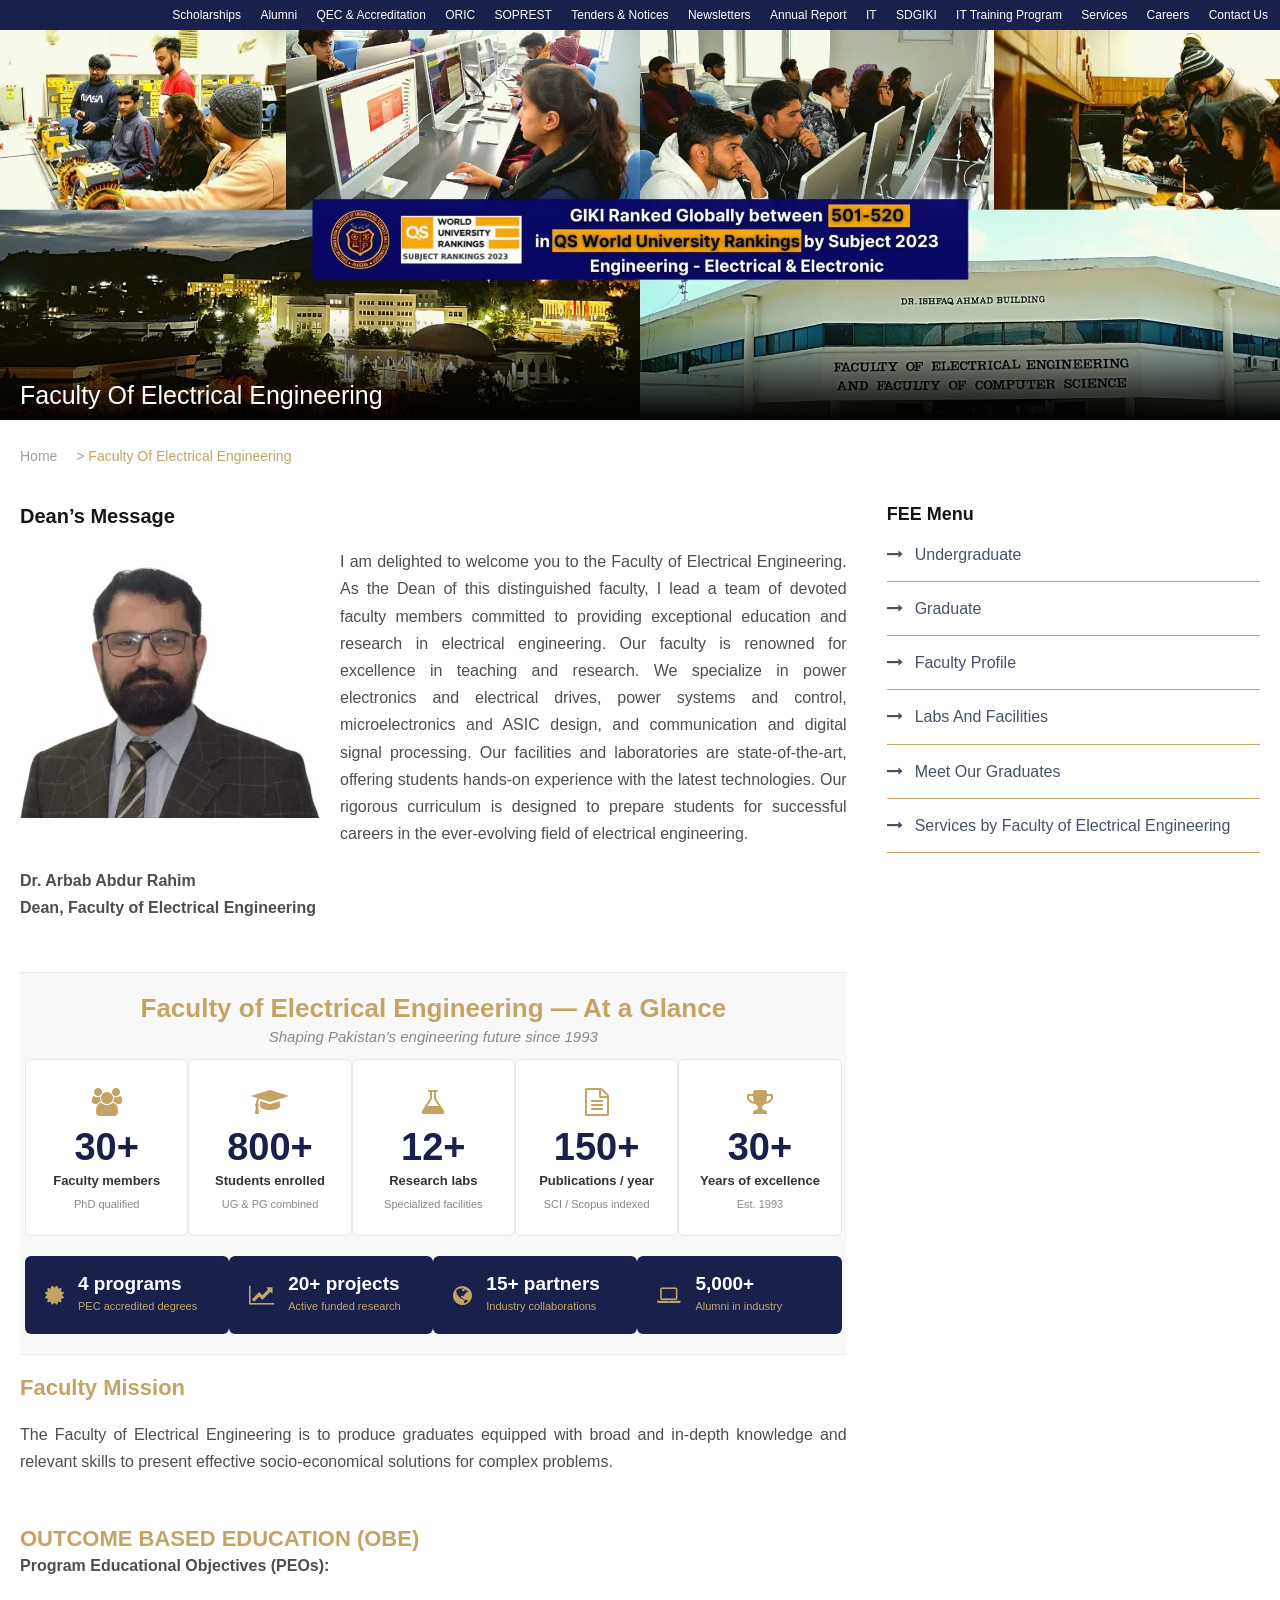
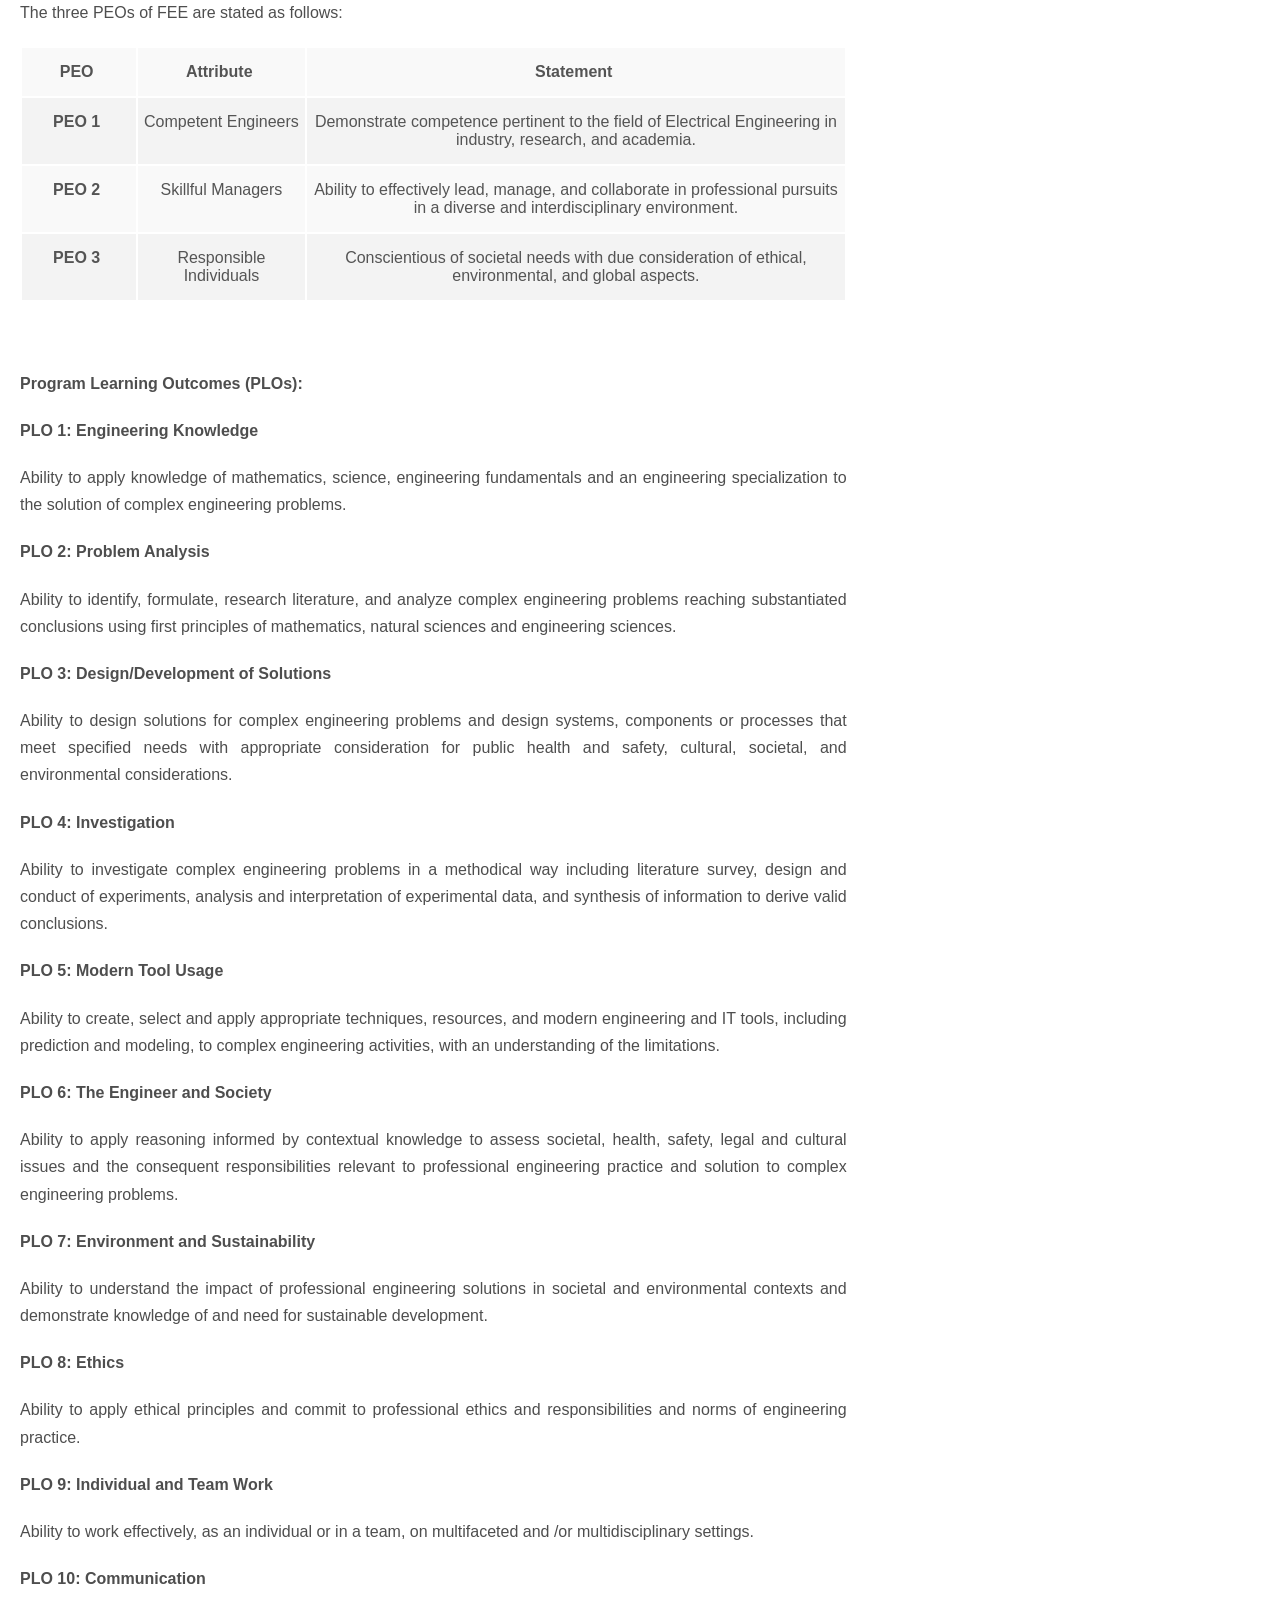
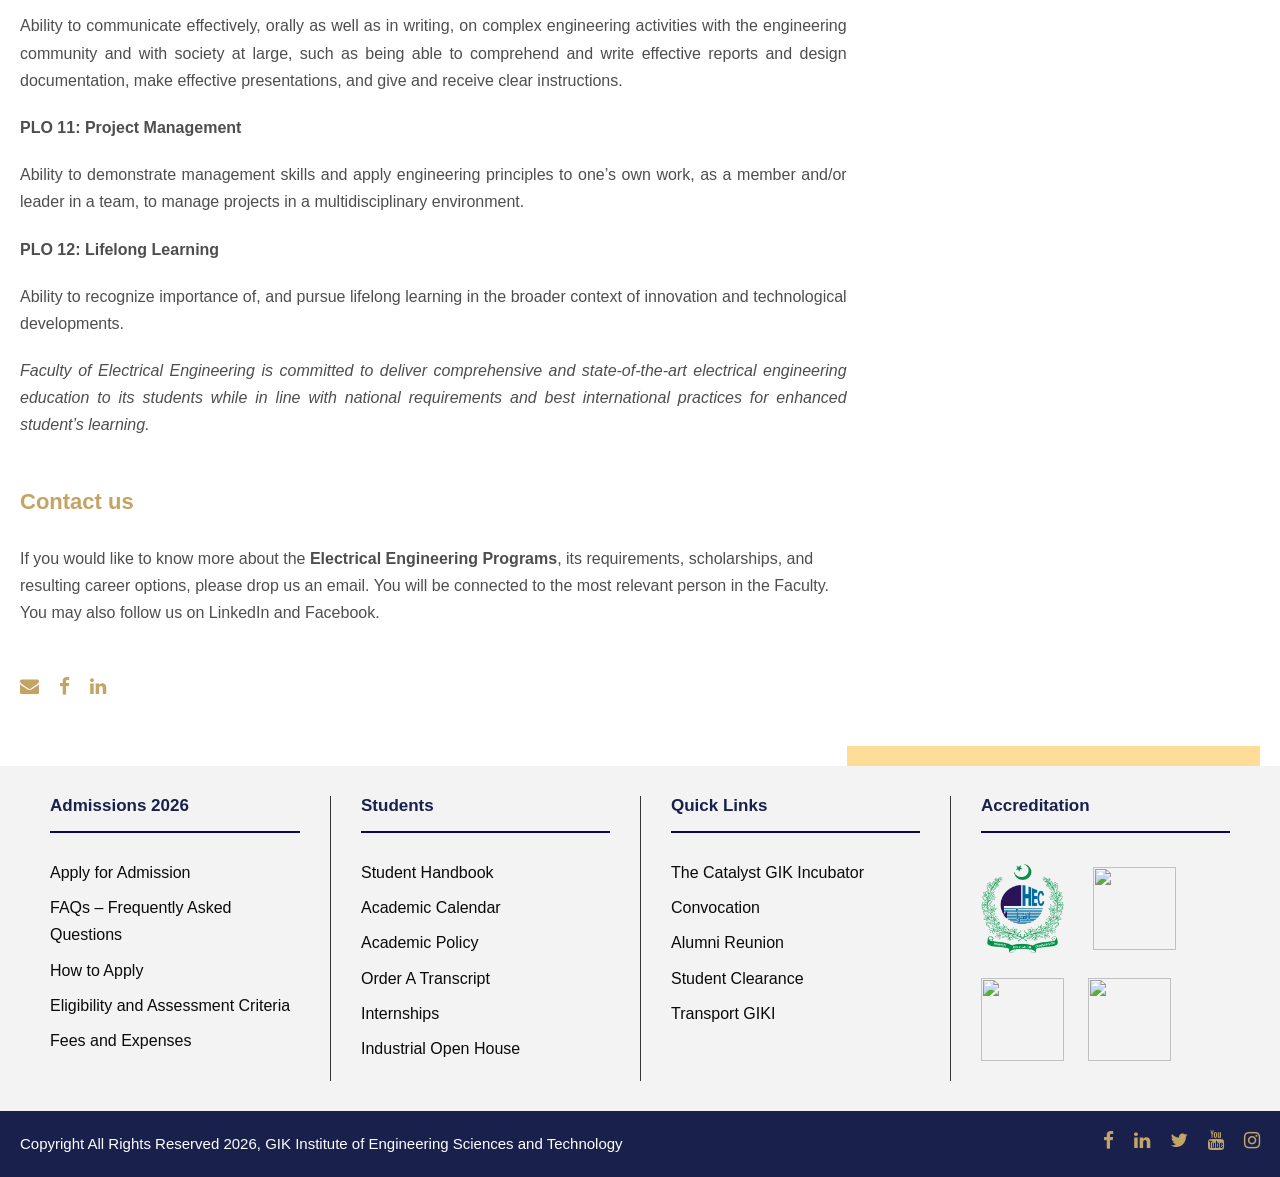
==== commit c988cb48: "State and layout is chnaged" ====
--- a/index.html
+++ b/index.html
@@ -824,6 +824,121 @@
 		}
 
 		/* Forminator Form Styles End*/
+		#fee-stats-wrapper {
+			background-color: #f9f9f9;
+			border-top: 1px solid #ebebeb;
+			border-bottom: 1px solid #ebebeb;
+		}
+
+		/* ── Top row: big stat cards ── */
+		#fee-stats-top-row .gdlr-core-pbf-column {
+			text-align: center;
+		}
+
+		.fee-stat-card {
+			padding: 28px 12px 22px;
+			background: #ffffff;
+			border: 1px solid #e8e8e8;
+			border-radius: 6px;
+			transition: border-color 0.25s ease, transform 0.25s ease;
+		}
+
+		.fee-stat-card:hover {
+			border-color: #19204c;
+			transform: translateY(-3px);
+		}
+
+		.fee-stat-icon {
+			font-size: 28px;
+			color: #c4a464;
+			/* Kingster gold — matches existing accent */
+			margin-bottom: 12px;
+			display: block;
+		}
+
+		.fee-stat-number {
+			font-size: 38px;
+			font-weight: 700;
+			color: #19204c;
+			/* Kingster navy */
+			line-height: 1;
+			margin-bottom: 6px;
+		}
+
+		.fee-stat-label {
+			font-size: 13px;
+			font-weight: 600;
+			color: #333333;
+			line-height: 1.4;
+		}
+
+		.fee-stat-sub {
+			font-size: 11px;
+			color: #888888;
+			margin-top: 4px;
+		}
+
+		/* ── Bottom row: inline stats ── */
+		#fee-stats-bottom-row .gdlr-core-pbf-column {
+			margin-top: 0;
+		}
+
+		.fee-inline-stat {
+			display: flex;
+			align-items: center;
+			gap: 14px;
+			background: #19204c;
+			/* Kingster navy fill */
+			border-radius: 6px;
+			padding: 18px 20px;
+		}
+
+		.fee-inline-icon {
+			font-size: 22px;
+			color: #c4a464;
+			/* gold icon on navy */
+			flex-shrink: 0;
+		}
+
+		.fee-inline-text {
+			flex: 1;
+		}
+
+		.fee-inline-number {
+			font-size: 19px;
+			font-weight: 700;
+			color: #ffffff;
+			line-height: 1;
+		}
+
+		.fee-inline-label {
+			font-size: 11px;
+			color: #c4a464;
+			margin-top: 4px;
+			font-weight: 500;
+		}
+
+		/* ── Responsive ── */
+		@media only screen and (max-width: 767px) {
+
+			#fee-stats-top-row .gdlr-core-pbf-column,
+			#fee-stats-bottom-row .gdlr-core-pbf-column {
+				width: 50%;
+				margin-bottom: 16px;
+			}
+
+			.fee-stat-number {
+				font-size: 28px;
+			}
+		}
+
+		@media only screen and (max-width: 419px) {
+
+			#fee-stats-top-row .gdlr-core-pbf-column,
+			#fee-stats-bottom-row .gdlr-core-pbf-column {
+				width: 100%;
+			}
+		}
 	</style>
 	<script src="./scripts/wp-emoji-release.min.js" defer></script>
 </head>
@@ -1271,8 +1386,7 @@
 				<div class="kingster-breadcrumbs-container kingster-container">
 					<div class="kingster-breadcrumbs-item kingster-item-pdlr"><!-- Breadcrumb NavXT 7.4.1 -->
 						<span property="itemListElement" typeof="ListItem"><a property="item" typeof="WebPage"
-								title="Go to Home." href="/" class="home"><span
-									property="name">Home</span></a>
+								title="Go to Home." href="/" class="home"><span property="name">Home</span></a>
 							<meta property="position" content="1">
 						</span> &gt; <span class="post post-page current-item">Faculty Of Electrical Engineering</span>
 					</div>
@@ -1316,15 +1430,222 @@
 											</div>
 										</div>
 									</div>
-									<div class="gdlr-core-pbf-element">
-										<div class="gdlr-core-title-item gdlr-core-item-pdb clearfix gdlr-core-left-align gdlr-core-title-item-caption-top gdlr-core-item-pdlr"
-											id="gdlr-core-title-item-id-87260">
-											<div class="gdlr-core-title-item-title-wrap clearfix">
-												<h3 class="gdlr-core-title-item-title gdlr-core-skin-title"
-													style="font-size: 22px ;font-weight: 600 ;letter-spacing: 0px ;text-transform: none ;color: #c4a464 ;">
-													<a href="./pages/rd-fee.html" target="_self">OUTCOME BASED EDUCATION
-														(OBE)</a>
-												</h3>
+									<div class="gdlr-core-pbf-wrapper" id="fee-stats-wrapper" style="padding: 20px 5px 20px 5px;margin-bottom: 20px;">
+										<div class="gdlr-core-pbf-background-wrap"></div>
+										<div class="gdlr-core-pbf-wrapper-content gdlr-core-js">
+											<div class="gdlr-core-pbf-wrapper-container clearfix gdlr-core-container">
+
+												<!-- ── Section heading (matches OBE / Research heading style) ── -->
+												<div class="gdlr-core-pbf-element">
+													<div class="gdlr-core-title-item clearfix gdlr-core-center-align gdlr-core-title-item-caption-top gdlr-core-item-pdlr">
+														<div class="gdlr-core-title-item-title-wrap clearfix">
+															<h3 class="gdlr-core-title-item-title gdlr-core-skin-title"
+																style="font-size:26px; font-weight:600; letter-spacing:0px; text-transform:none; color:#c4a464;">
+																Faculty of Electrical Engineering &mdash; At a Glance
+															</h3>
+														</div>
+														<span
+															class="gdlr-core-title-item-caption gdlr-core-info-font gdlr-core-skin-caption"
+															style="font-size:15px; color:#888;">
+															Shaping Pakistan&rsquo;s engineering future since 1993
+														</span>
+													</div>
+												</div>
+												<div class="gdlr-core-pbf-element">
+													<div class="gdlr-core-column-service-item gdlr-core-item-pdlr .gdlr-core-tab-style1-horizontal clearfix" id="fee-stats-top-row">
+
+														<!-- Card 1 : Faculty -->
+														<div class="gdlr-core-pbf-column gdlr-core-column-12 gdlr-core-column-first">
+															<div class="gdlr-core-pbf-column-content-margin gdlr-core-js">
+																<div class="fee-stat-card gdlr-core-item-pdlr">
+																	<div class="fee-stat-icon gdlr-core-skin-icon">
+																		<i class="fa fa-users"></i>
+																	</div>
+																	<div class="fee-stat-number gdlr-core-skin-title">
+																		<span class="fee-counter"
+																			data-target="30">0</span>+
+																	</div>
+																	<div class="fee-stat-label gdlr-core-skin-content">
+																		Faculty members</div>
+																	<div class="fee-stat-sub gdlr-core-skin-caption">PhD
+																		qualified</div>
+																</div>
+															</div>
+														</div>
+
+														<!-- Card 2 : Students -->
+														<div class="gdlr-core-pbf-column gdlr-core-column-12">
+															<div
+																class="gdlr-core-pbf-column-content-margin gdlr-core-js">
+																<div class="fee-stat-card gdlr-core-item-pdlr">
+																	<div class="fee-stat-icon gdlr-core-skin-icon">
+																		<i class="fa fa-graduation-cap"></i>
+																	</div>
+																	<div class="fee-stat-number gdlr-core-skin-title">
+																		<span class="fee-counter"
+																			data-target="800">0</span>+
+																	</div>
+																	<div class="fee-stat-label gdlr-core-skin-content">
+																		Students enrolled</div>
+																	<div class="fee-stat-sub gdlr-core-skin-caption">UG
+																		&amp; PG combined</div>
+																</div>
+															</div>
+														</div>
+
+														<!-- Card 3 : Labs -->
+														<div class="gdlr-core-pbf-column gdlr-core-column-12">
+															<div
+																class="gdlr-core-pbf-column-content-margin gdlr-core-js">
+																<div class="fee-stat-card gdlr-core-item-pdlr">
+																	<div class="fee-stat-icon gdlr-core-skin-icon">
+																		<i class="fa fa-flask"></i>
+																	</div>
+																	<div class="fee-stat-number gdlr-core-skin-title">
+																		<span class="fee-counter"
+																			data-target="12">0</span>+
+																	</div>
+																	<div class="fee-stat-label gdlr-core-skin-content">
+																		Research labs</div>
+																	<div class="fee-stat-sub gdlr-core-skin-caption">
+																		Specialized facilities</div>
+																</div>
+															</div>
+														</div>
+
+														<!-- Card 4 : Publications -->
+														<div class="gdlr-core-pbf-column gdlr-core-column-12">
+															<div
+																class="gdlr-core-pbf-column-content-margin gdlr-core-js">
+																<div class="fee-stat-card gdlr-core-item-pdlr">
+																	<div class="fee-stat-icon gdlr-core-skin-icon">
+																		<i class="fa fa-file-text-o"></i>
+																	</div>
+																	<div class="fee-stat-number gdlr-core-skin-title">
+																		<span class="fee-counter"
+																			data-target="150">0</span>+
+																	</div>
+																	<div class="fee-stat-label gdlr-core-skin-content">
+																		Publications / year</div>
+																	<div class="fee-stat-sub gdlr-core-skin-caption">SCI
+																		/ Scopus indexed</div>
+																</div>
+															</div>
+														</div>
+
+														<!-- Card 5 : Years -->
+														<div class="gdlr-core-pbf-column gdlr-core-column-12">
+															<div
+																class="gdlr-core-pbf-column-content-margin gdlr-core-js">
+																<div class="fee-stat-card gdlr-core-item-pdlr">
+																	<div class="fee-stat-icon gdlr-core-skin-icon">
+																		<i class="fa fa-trophy"></i>
+																	</div>
+																	<div class="fee-stat-number gdlr-core-skin-title">
+																		<span class="fee-counter"
+																			data-target="30">0</span>+
+																	</div>
+																	<div class="fee-stat-label gdlr-core-skin-content">
+																		Years of excellence</div>
+																	<div class="fee-stat-sub gdlr-core-skin-caption">
+																		Est. 1993</div>
+																</div>
+															</div>
+														</div>
+
+													</div>
+												</div>
+												<div class="gdlr-core-pbf-element" style="margin-top:20px;">
+													<div class="gdlr-core-column-service-item gdlr-core-item-pdlr .gdlr-core-price-table clearfix" id="fee-stats-bottom-row">
+
+														<!-- Inline 1 -->
+														<div
+															class="gdlr-core-pbf-column gdlr-core-column-15 gdlr-core-column-first">
+															<div
+																class="gdlr-core-pbf-column-content-margin gdlr-core-js">
+																<div class="fee-inline-stat gdlr-core-item-pdlr">
+																	<i
+																		class="fa fa-certificate fee-inline-icon gdlr-core-skin-icon"></i>
+																	<div class="fee-inline-text">
+																		<div
+																			class="fee-inline-number gdlr-core-skin-title">
+																			<span class="fee-counter"
+																				data-target="4">0</span> programs
+																		</div>
+																		<div
+																			class="fee-inline-label gdlr-core-skin-caption">
+																			PEC accredited degrees</div>
+																	</div>
+																</div>
+															</div>
+														</div>
+
+														<!-- Inline 2 -->
+														<div class="gdlr-core-pbf-column gdlr-core-column-15">
+															<div
+																class="gdlr-core-pbf-column-content-margin gdlr-core-js">
+																<div class="fee-inline-stat gdlr-core-item-pdlr">
+																	<i
+																		class="fa fa-line-chart fee-inline-icon gdlr-core-skin-icon"></i>
+																	<div class="fee-inline-text">
+																		<div
+																			class="fee-inline-number gdlr-core-skin-title">
+																			<span class="fee-counter"
+																				data-target="20">0</span>+ projects
+																		</div>
+																		<div
+																			class="fee-inline-label gdlr-core-skin-caption">
+																			Active funded research</div>
+																	</div>
+																</div>
+															</div>
+														</div>
+
+														<!-- Inline 3 -->
+														<div class="gdlr-core-pbf-column gdlr-core-column-15">
+															<div
+																class="gdlr-core-pbf-column-content-margin gdlr-core-js">
+																<div class="fee-inline-stat gdlr-core-item-pdlr">
+																	<i
+																		class="fa fa-globe fee-inline-icon gdlr-core-skin-icon"></i>
+																	<div class="fee-inline-text">
+																		<div
+																			class="fee-inline-number gdlr-core-skin-title">
+																			<span class="fee-counter"
+																				data-target="15">0</span>+ partners
+																		</div>
+																		<div
+																			class="fee-inline-label gdlr-core-skin-caption">
+																			Industry collaborations</div>
+																	</div>
+																</div>
+															</div>
+														</div>
+
+														<!-- Inline 4 -->
+														<div class="gdlr-core-pbf-column gdlr-core-column-15">
+															<div
+																class="gdlr-core-pbf-column-content-margin gdlr-core-js">
+																<div class="fee-inline-stat gdlr-core-item-pdlr">
+																	<i
+																		class="fa fa-laptop fee-inline-icon gdlr-core-skin-icon"></i>
+																	<div class="fee-inline-text">
+																		<div
+																			class="fee-inline-number gdlr-core-skin-title">
+																			<span class="fee-counter"
+																				data-target="5000">0</span>+
+																		</div>
+																		<div
+																			class="fee-inline-label gdlr-core-skin-caption">
+																			Alumni in industry</div>
+																	</div>
+																</div>
+															</div>
+														</div>
+
+													</div>
+												</div>
+
 											</div>
 										</div>
 									</div>
@@ -1332,11 +1653,25 @@
 										<div
 											class="gdlr-core-text-box-item gdlr-core-item-pdlr gdlr-core-item-pdb gdlr-core-left-align">
 											<div class="gdlr-core-text-box-item-content" style="text-transform: none ;">
-												<p><b>Faculty Mission</b></p>
+												<h3 class="gdlr-core-title-item-title gdlr-core-skin-title"
+													style="font-size: 22px ;font-weight: 600 ;letter-spacing: 0px ;text-transform: none ;color: #c4a464 ;">
+													Faculty Mission
+												</h3>
 												<p style="text-align: justify;">The Faculty of Electrical Engineering is
 													to produce graduates equipped with broad and in-depth knowledge and
 													relevant skills to present effective socio-economical solutions for
 													complex problems.</p>
+											</div>
+										</div>
+									</div>
+									<div class="gdlr-core-pbf-element">
+										<div class="gdlr-core-title-item gdlr-core-item-pdb clearfix gdlr-core-left-align gdlr-core-title-item-caption-top gdlr-core-item-pdlr"
+											id="gdlr-core-title-item-id-87260">
+											<div class="gdlr-core-title-item-title-wrap clearfix">
+												<h3 class="gdlr-core-title-item-title gdlr-core-skin-title"
+													style="font-size: 22px ;font-weight: 600 ;letter-spacing: 0px ;text-transform: none ;color: #c4a464 ;">
+													OUTCOME BASED EDUCATION (OBE)
+												</h3>
 												<p><b>Program Educational Objectives (PEOs):</b></p>
 												<p>The three PEOs of FEE are stated as follows:</p>
 												<table>
@@ -1443,8 +1778,10 @@
 												<p style="text-align: justify;">
 												</p>
 											</div>
+
 										</div>
 									</div>
+									
 									<div class="gdlr-core-pbf-element">
 										<div class="gdlr-core-title-item gdlr-core-item-pdb clearfix gdlr-core-left-align gdlr-core-title-item-caption-top gdlr-core-item-pdlr"
 											id="gdlr-core-title-item-id-58280">
@@ -1725,12 +2062,92 @@
 		var cfflinkhashtags = "true";
 	</script>
 
-	<script>(function (d, s, id) {
+	<script>
+		(function () {
+			if (window._feeStatsInit) return;
+			window._feeStatsInit = true;
+
+			/**
+			 * Animate a single counter element from 0 to its data-target.
+			 * @param {HTMLElement} el      - the <span class="fee-counter"> element
+			 * @param {number}      target  - final number
+			 * @param {number}      duration - ms (default 1800)
+			 */
+			function animateCounter(el, target, duration) {
+				var start = null;
+				duration = duration || 1800;
+
+				function step(timestamp) {
+					if (!start) start = timestamp;
+					var progress = Math.min((timestamp - start) / duration, 1);
+					/* Ease-out cubic */
+					var eased = 1 - Math.pow(1 - progress, 3);
+					el.textContent = Math.round(eased * target).toLocaleString();
+					if (progress < 1) {
+						requestAnimationFrame(step);
+					} else {
+						el.textContent = target.toLocaleString();
+					}
+				}
+
+				requestAnimationFrame(step);
+			}
+
+			/** Kick off all counters inside the stats wrapper */
+			function runAllCounters() {
+				var counters = document.querySelectorAll('#fee-stats-wrapper .fee-counter');
+				counters.forEach(function (el) {
+					if (el.dataset.done) return;   /* skip if already animated */
+					el.dataset.done = '1';
+					var target = parseInt(el.dataset.target, 10) || 0;
+					animateCounter(el, target, 1800);
+				});
+			}
+
+			/**
+			 * Use IntersectionObserver so counters only start
+			 * when the section scrolls into view — same pattern
+			 * Kingster uses for its own scroll animations.
+			 */
+			function init() {
+				var wrapper = document.getElementById('fee-stats-wrapper');
+				if (!wrapper) return;
+
+				if ('IntersectionObserver' in window) {
+					var observer = new IntersectionObserver(function (entries, obs) {
+						entries.forEach(function (entry) {
+							if (entry.isIntersecting) {
+								runAllCounters();
+								obs.disconnect();
+							}
+						});
+					}, { threshold: 0.2 });
+
+					observer.observe(wrapper);
+				} else {
+					/* Fallback for older browsers */
+					runAllCounters();
+				}
+			}
+
+			/* Wait for DOM ready */
+			if (document.readyState === 'loading') {
+				document.addEventListener('DOMContentLoaded', init);
+			} else {
+				init();
+			}
+
+		}());
+
+
+		(function (d, s, id) {
 			var js, fjs = d.getElementsByTagName(s)[0];
 			js = d.createElement(s); js.id = id;
 			js.src = 'https://connect.facebook.net/en_US/sdk/xfbml.customerchat.js#xfbml=1&version=v6.0&autoLogAppEvents=1'
 			fjs.parentNode.insertBefore(js, fjs);
-		}(document, 'script', 'facebook-jssdk'));</script>
+		}
+			(document, 'script', 'facebook-jssdk'));
+	</script>
 	<div class="fb-customerchat" attribution="wordpress" attribution_version="2.3" page_id="23679743772"></div>
 
 	<style>
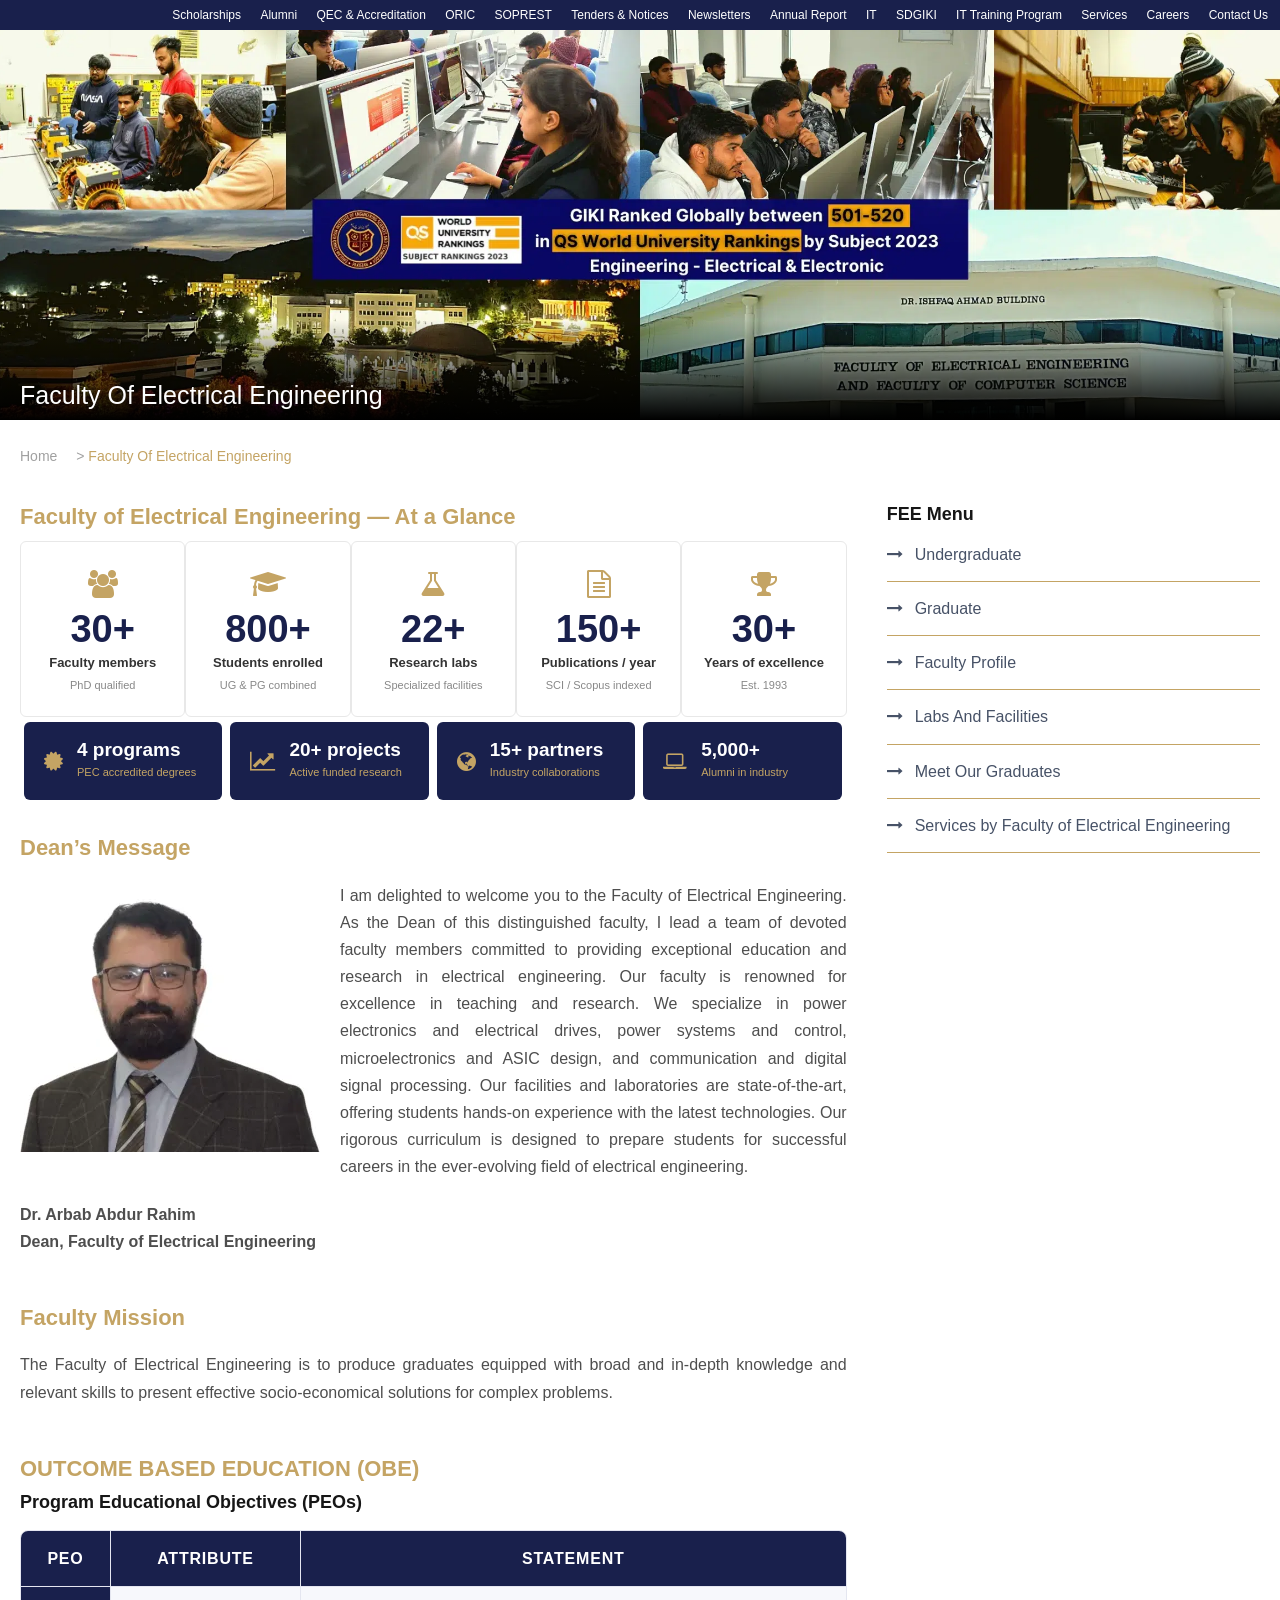
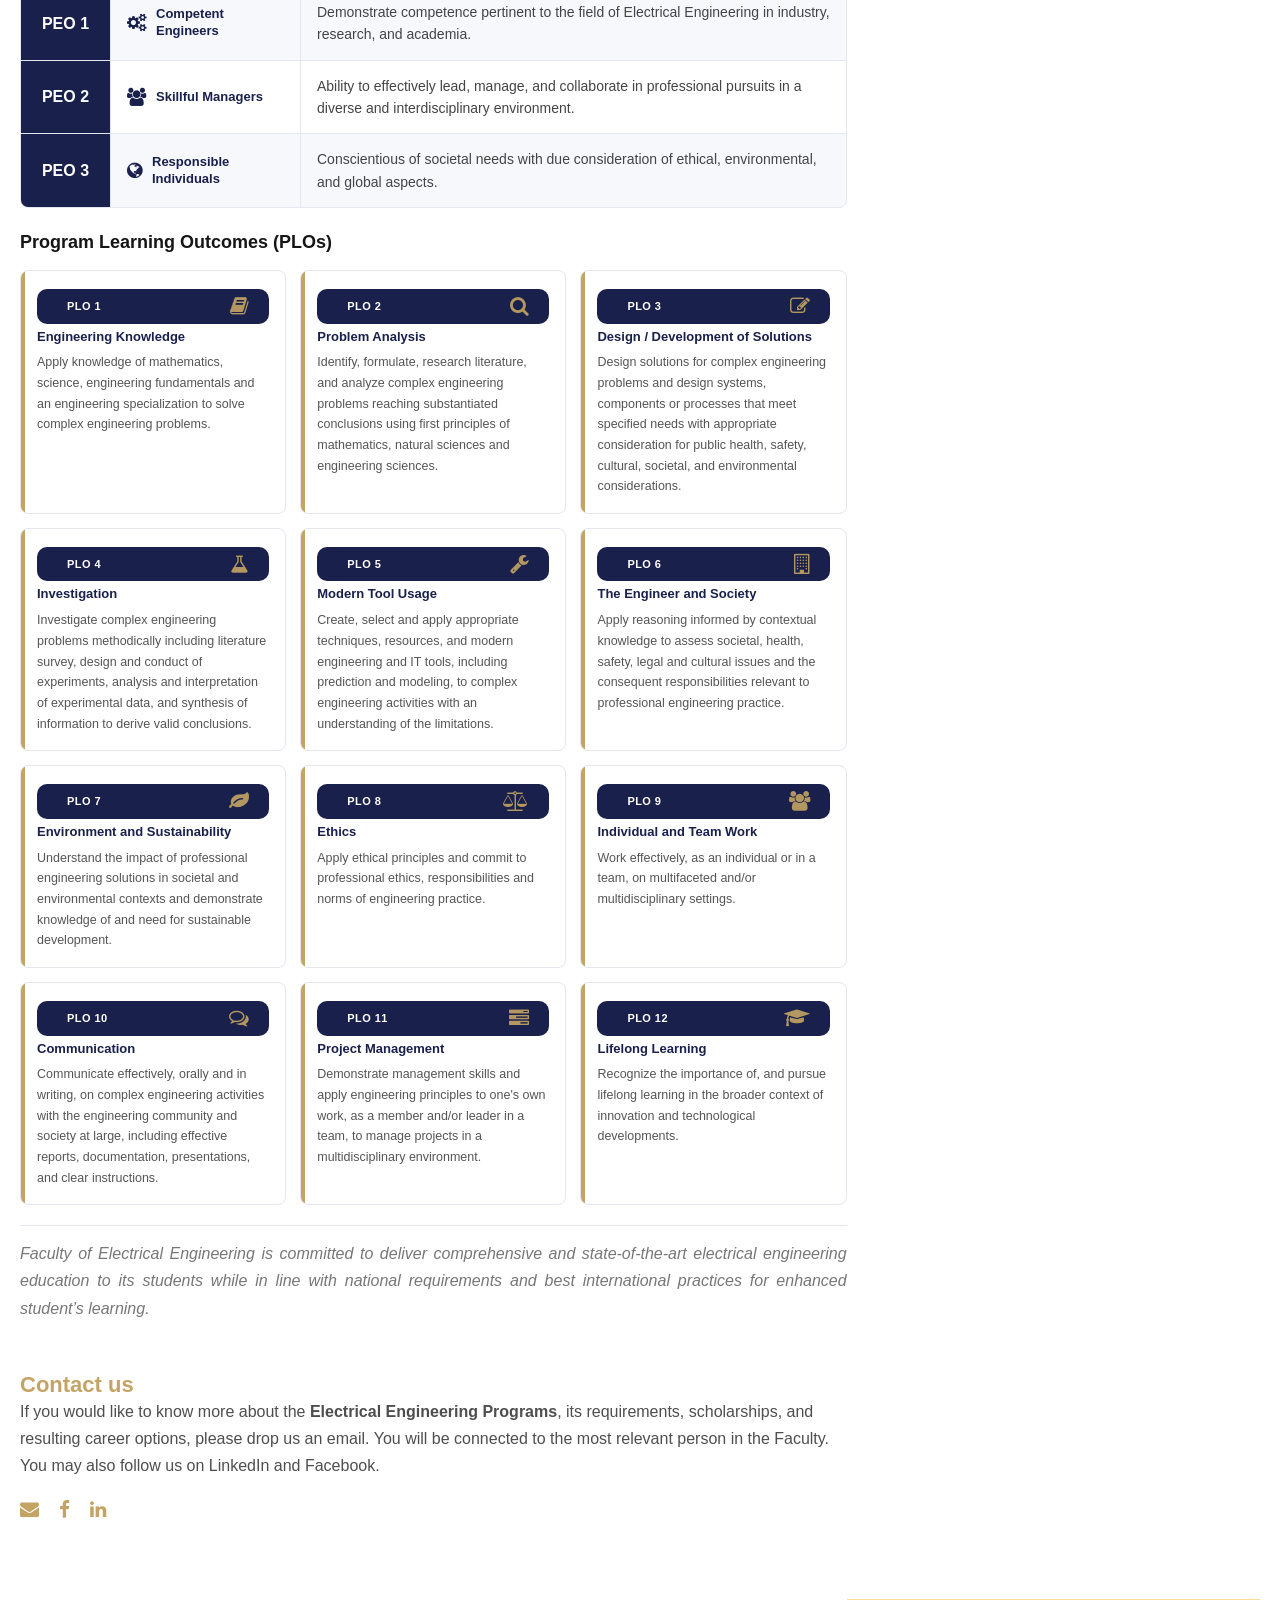
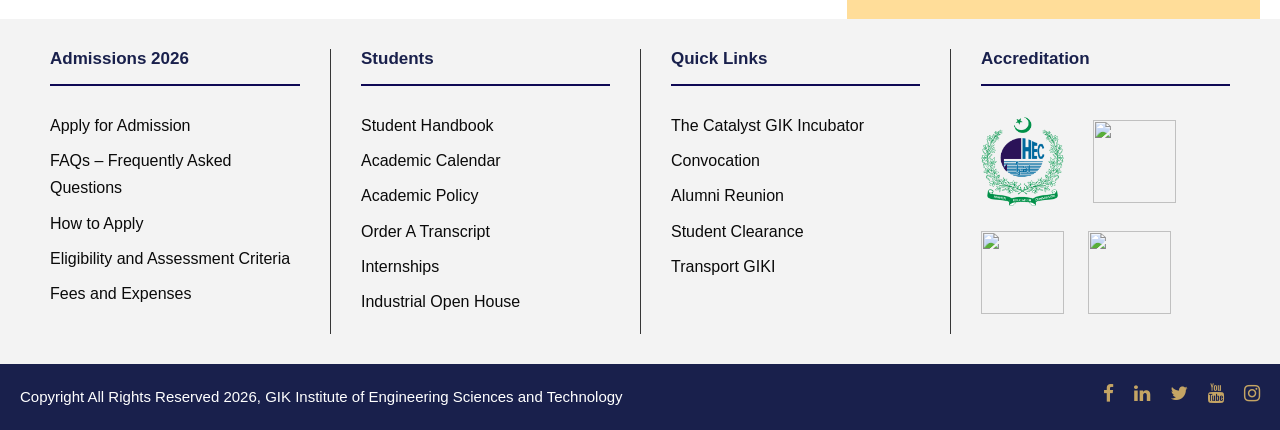
==== commit 7349fa3a: "Page layout change PEos and PLOs UI change code strcuture updated" ====
--- a/index.html
+++ b/index.html
@@ -1,2530 +1,4402 @@
-<html lang="en-US" prefix="og: https://ogp.me/ns#" class="js">
-
-<head>
-	<meta charset="UTF-8">
-	<meta name="viewport" content="width=device-width, initial-scale=1">
-	<link rel="profile" href="http://gmpg.org/xfn/11">
-	<link rel="pingback" href="https://giki.edu.pk/xmlrpc.php">
-	<style>
-		img:is([sizes="auto" i], [sizes^="auto," i]) {
-			contain-intrinsic-size: 3000px 1500px
-		}
-	</style>
-
-	<!-- Search Engine Optimization by Rank Math - https://rankmath.com/ -->
-	<title>Faculty Of Electrical Engineering - Ghulam Ishaq Khan Institute of Engineering Sciences and Technology
-	</title>
-	<meta name="robots" content="index, follow, max-snippet:-1, max-video-preview:-1, max-image-preview:large">
-	<link rel="canonical" href="https://giki.edu.pk/fee/">
-	<meta property="og:locale" content="en_US">
-	<meta property="og:type" content="article">
-	<meta property="og:title"
-		content="Faculty Of Electrical Engineering - Ghulam Ishaq Khan Institute of Engineering Sciences and Technology">
-	<meta property="og:url" content="https://giki.edu.pk/fee/">
-	<meta property="og:site_name" content="Ghulam Ishaq Khan Institute of Engineering Sciences and Technology">
-	<meta property="article:publisher" content="https://www.facebook.com/OfficialGIKI/">
-	<meta property="og:updated_time" content="2025-04-16T15:49:19+05:00">
-	<meta property="og:image" content="https://giki.edu.pk/wp-content/uploads/2023/03/Picture1.png">
-	<meta property="og:image:secure_url" content="https://giki.edu.pk/wp-content/uploads/2023/03/Picture1.png">
-	<meta property="og:image:width" content="1280">
-	<meta property="og:image:height" content="470">
-	<meta property="og:image:alt" content="Beautiful GIKI">
-	<meta property="og:image:type" content="image/png">
-	<meta property="article:published_time" content="2018-08-12T09:45:05+05:00">
-	<meta property="article:modified_time" content="2025-04-16T15:49:19+05:00">
-	<meta name="twitter:card" content="summary_large_image">
-	<meta name="twitter:title"
-		content="Faculty Of Electrical Engineering - Ghulam Ishaq Khan Institute of Engineering Sciences and Technology">
-	<meta name="twitter:site" content="@OfficialGIKI">
-	<meta name="twitter:creator" content="@OfficialGIKI">
-	<meta name="twitter:image" content="https://giki.edu.pk/wp-content/uploads/2023/03/Picture1.png">
-	<meta name="twitter:label1" content="Time to read">
-	<meta name="twitter:data1" content="Less than a minute">
-	<script type="text/javascript" async src="./scripts/analytics.js"></script>
-	<script type="text/javascript" async src="/gtag/js"></script>
-	<script src="/signals/config/217969116933652" async></script>
-	<script src="./scripts/openbridge3.js" async></script>
-	<script id="facebook-jssdk" src="./scripts/xfbml.customerchat.js#xfbml=1&version=v6.0&autoLogAppEvents=1"></script>
-	<script async src="./scripts/gtm.js"></script>
-	<script async src="./scripts/fbevents.js"></script>
-	<script type="application/ld+json"
-		class="rank-math-schema">{"@context":"https://schema.org","@graph":[{"@type":["EducationalOrganization","Organization"],"@id":"https://giki.edu.pk/#organization","name":"GIK Institute","url":"https://giki.edu.pk","sameAs":["https://www.facebook.com/OfficialGIKI/","https://twitter.com/OfficialGIKI","https://www.instagram.com/OfficialGIKI/","https://www.linkedin.com/school/officialgiki"],"logo":{"@type":"ImageObject","@id":"https://giki.edu.pk/#logo","url":"https://giki.edu.pk/wp-content/uploads/2023/03/cropped-giki-logo-updated.png","contentUrl":"https://giki.edu.pk/wp-content/uploads/2023/03/cropped-giki-logo-updated.png","caption":"Ghulam Ishaq Khan Institute of Engineering Sciences and Technology","inLanguage":"en-US","width":"90","height":"90"}},{"@type":"WebSite","@id":"https://giki.edu.pk/#website","url":"https://giki.edu.pk","name":"Ghulam Ishaq Khan Institute of Engineering Sciences and Technology","alternateName":"GIKI","publisher":{"@id":"https://giki.edu.pk/#organization"},"inLanguage":"en-US"},{"@type":"ImageObject","@id":"https://giki.edu.pk/wp-content/uploads/2023/03/Picture1.png","url":"https://giki.edu.pk/wp-content/uploads/2023/03/Picture1.png","width":"1280","height":"470","caption":"Beautiful GIKI","inLanguage":"en-US"},{"@type":"BreadcrumbList","@id":"https://giki.edu.pk/fee/#breadcrumb","itemListElement":[{"@type":"ListItem","position":"1","item":{"@id":"https://giki.edu.pk","name":"Home"}},{"@type":"ListItem","position":"2","item":{"@id":"https://giki.edu.pk/fee/","name":"Faculty Of Electrical Engineering"}}]},{"@type":"WebPage","@id":"https://giki.edu.pk/fee/#webpage","url":"https://giki.edu.pk/fee/","name":"Faculty Of Electrical Engineering - Ghulam Ishaq Khan Institute of Engineering Sciences and Technology","datePublished":"2018-08-12T09:45:05+05:00","dateModified":"2025-04-16T15:49:19+05:00","isPartOf":{"@id":"https://giki.edu.pk/#website"},"primaryImageOfPage":{"@id":"https://giki.edu.pk/wp-content/uploads/2023/03/Picture1.png"},"inLanguage":"en-US","breadcrumb":{"@id":"https://giki.edu.pk/fee/#breadcrumb"}},{"@type":"Person","@id":"https://giki.edu.pk/author/hadeed/","name":"Hadeed","url":"https://giki.edu.pk/author/hadeed/","image":{"@type":"ImageObject","@id":"https://secure.gravatar.com/avatar/029626c313f03e53c4ab52b983da290b?s=96&amp;d=mm&amp;r=g","url":"https://secure.gravatar.com/avatar/029626c313f03e53c4ab52b983da290b?s=96&amp;d=mm&amp;r=g","caption":"Hadeed","inLanguage":"en-US"},"sameAs":["https://www.youtube.com/c/DrHadeedAhmedSher"],"worksFor":{"@id":"https://giki.edu.pk/#organization"}},{"@type":"Article","headline":"Faculty Of Electrical Engineering - Ghulam Ishaq Khan Institute of Engineering Sciences and Technology","datePublished":"2018-08-12T09:45:05+05:00","dateModified":"2025-04-16T15:49:19+05:00","author":{"@id":"https://giki.edu.pk/author/hadeed/","name":"Hadeed"},"publisher":{"@id":"https://giki.edu.pk/#organization"},"name":"Faculty Of Electrical Engineering - Ghulam Ishaq Khan Institute of Engineering Sciences and Technology","@id":"https://giki.edu.pk/fee/#richSnippet","isPartOf":{"@id":"https://giki.edu.pk/fee/#webpage"},"image":{"@id":"https://giki.edu.pk/wp-content/uploads/2023/03/Picture1.png"},"inLanguage":"en-US","mainEntityOfPage":{"@id":"https://giki.edu.pk/fee/#webpage"}}]}</script>
-	<!-- /Rank Math WordPress SEO plugin -->
-
-	<link rel="dns-prefetch" href="//www.googletagmanager.com">
-	<link rel="dns-prefetch" href="//fonts.googleapis.com">
-	<link rel="dns-prefetch" href="//maxcdn.bootstrapcdn.com">
-	<link rel="alternate" type="application/rss+xml"
-		title="Ghulam Ishaq Khan Institute of Engineering Sciences and Technology » Feed"
-		href="https://giki.edu.pk/feed/">
-	<link rel="alternate" type="text/calendar"
-		title="Ghulam Ishaq Khan Institute of Engineering Sciences and Technology » iCal Feed"
-		href="https://giki.edu.pk/events/?ical=1">
-	<style>
-		.lazyload,
-		.lazyloading {
-			max-width: 100%;
-		}
-	</style>
-	<script type="text/javascript">
-		/* <![CDATA[ */
-		window._wpemojiSettings = { "baseUrl": "https:\/\/s.w.org\/images\/core\/emoji\/15.0.3\/72x72\/", "ext": ".png", "svgUrl": "https:\/\/s.w.org\/images\/core\/emoji\/15.0.3\/svg\/", "svgExt": ".svg", "source": { "concatemoji": "https:\/\/giki.edu.pk\/wp-includes\/js\/wp-emoji-release.min.js?ver=6.7.5" } };
-		/*! This file is auto-generated */
-		!function (i, n) { var o, s, e; function c(e) { try { var t = { supportTests: e, timestamp: (new Date).valueOf() }; sessionStorage.setItem(o, JSON.stringify(t)) } catch (e) { } } function p(e, t, n) { e.clearRect(0, 0, e.canvas.width, e.canvas.height), e.fillText(t, 0, 0); var t = new Uint32Array(e.getImageData(0, 0, e.canvas.width, e.canvas.height).data), r = (e.clearRect(0, 0, e.canvas.width, e.canvas.height), e.fillText(n, 0, 0), new Uint32Array(e.getImageData(0, 0, e.canvas.width, e.canvas.height).data)); return t.every(function (e, t) { return e === r[t] }) } function u(e, t, n) { switch (t) { case "flag": return n(e, "\ud83c\udff3\ufe0f\u200d\u26a7\ufe0f", "\ud83c\udff3\ufe0f\u200b\u26a7\ufe0f") ? !1 : !n(e, "\ud83c\uddfa\ud83c\uddf3", "\ud83c\uddfa\u200b\ud83c\uddf3") && !n(e, "\ud83c\udff4\udb40\udc67\udb40\udc62\udb40\udc65\udb40\udc6e\udb40\udc67\udb40\udc7f", "\ud83c\udff4\u200b\udb40\udc67\u200b\udb40\udc62\u200b\udb40\udc65\u200b\udb40\udc6e\u200b\udb40\udc67\u200b\udb40\udc7f"); case "emoji": return !n(e, "\ud83d\udc26\u200d\u2b1b", "\ud83d\udc26\u200b\u2b1b") }return !1 } function f(e, t, n) { var r = "undefined" != typeof WorkerGlobalScope && self instanceof WorkerGlobalScope ? new OffscreenCanvas(300, 150) : i.createElement("canvas"), a = r.getContext("2d", { willReadFrequently: !0 }), o = (a.textBaseline = "top", a.font = "600 32px Arial", {}); return e.forEach(function (e) { o[e] = t(a, e, n) }), o } function t(e) { var t = i.createElement("script"); t.src = e, t.defer = !0, i.head.appendChild(t) } "undefined" != typeof Promise && (o = "wpEmojiSettingsSupports", s = ["flag", "emoji"], n.supports = { everything: !0, everythingExceptFlag: !0 }, e = new Promise(function (e) { i.addEventListener("DOMContentLoaded", e, { once: !0 }) }), new Promise(function (t) { var n = function () { try { var e = JSON.parse(sessionStorage.getItem(o)); if ("object" == typeof e && "number" == typeof e.timestamp && (new Date).valueOf() < e.timestamp + 604800 && "object" == typeof e.supportTests) return e.supportTests } catch (e) { } return null }(); if (!n) { if ("undefined" != typeof Worker && "undefined" != typeof OffscreenCanvas && "undefined" != typeof URL && URL.createObjectURL && "undefined" != typeof Blob) try { var e = "postMessage(" + f.toString() + "(" + [JSON.stringify(s), u.toString(), p.toString()].join(",") + "));", r = new Blob([e], { type: "text/javascript" }), a = new Worker(URL.createObjectURL(r), { name: "wpTestEmojiSupports" }); return void (a.onmessage = function (e) { c(n = e.data), a.terminate(), t(n) }) } catch (e) { } c(n = f(s, u, p)) } t(n) }).then(function (e) { for (var t in e) n.supports[t] = e[t], n.supports.everything = n.supports.everything && n.supports[t], "flag" !== t && (n.supports.everythingExceptFlag = n.supports.everythingExceptFlag && n.supports[t]); n.supports.everythingExceptFlag = n.supports.everythingExceptFlag && !n.supports.flag, n.DOMReady = !1, n.readyCallback = function () { n.DOMReady = !0 } }).then(function () { return e }).then(function () { var e; n.supports.everything || (n.readyCallback(), (e = n.source || {}).concatemoji ? t(e.concatemoji) : e.wpemoji && e.twemoji && (t(e.twemoji), t(e.wpemoji))) })) }((window, document), window._wpemojiSettings);
-		/* ]]> */
-	</script>
-	<link rel="stylesheet" id="sbr_styles-css" href="./styles/sbr-styles.css" type="text/css" media="all">
-	<style id="wp-emoji-styles-inline-css" type="text/css">
-		img.wp-smiley,
-		img.emoji {
-			display: inline !important;
-			border: none !important;
-			box-shadow: none !important;
-			height: 1em !important;
-			width: 1em !important;
-			margin: 0 0.07em !important;
-			vertical-align: -0.1em !important;
-			background: none !important;
-			padding: 0 !important;
-		}
-	</style>
-	<link rel="stylesheet" id="wp-block-library-css" href="./styles/style.min.css" type="text/css" media="all">
-	<link rel="stylesheet" id="editorskit-frontend-css" href="./styles/style.build.css" type="text/css" media="all">
-	<style id="classic-theme-styles-inline-css" type="text/css">
-		/*! This file is auto-generated */
-		.wp-block-button__link {
-			color: #fff;
-			background-color: #32373c;
-			border-radius: 9999px;
-			box-shadow: none;
-			text-decoration: none;
-			padding: calc(.667em + 2px) calc(1.333em + 2px);
-			font-size: 1.125em
-		}
-
-		.wp-block-file__button {
-			background: #32373c;
-			color: #fff;
-			text-decoration: none
-		}
-	</style>
-	<style id="global-styles-inline-css" type="text/css">
-		:root {
-			--wp--preset--aspect-ratio--square: 1;
-			--wp--preset--aspect-ratio--4-3: 4/3;
-			--wp--preset--aspect-ratio--3-4: 3/4;
-			--wp--preset--aspect-ratio--3-2: 3/2;
-			--wp--preset--aspect-ratio--2-3: 2/3;
-			--wp--preset--aspect-ratio--16-9: 16/9;
-			--wp--preset--aspect-ratio--9-16: 9/16;
-			--wp--preset--color--black: #000000;
-			--wp--preset--color--cyan-bluish-gray: #abb8c3;
-			--wp--preset--color--white: #ffffff;
-			--wp--preset--color--pale-pink: #f78da7;
-			--wp--preset--color--vivid-red: #cf2e2e;
-			--wp--preset--color--luminous-vivid-orange: #ff6900;
-			--wp--preset--color--luminous-vivid-amber: #fcb900;
-			--wp--preset--color--light-green-cyan: #7bdcb5;
-			--wp--preset--color--vivid-green-cyan: #00d084;
-			--wp--preset--color--pale-cyan-blue: #8ed1fc;
-			--wp--preset--color--vivid-cyan-blue: #0693e3;
-			--wp--preset--color--vivid-purple: #9b51e0;
-			--wp--preset--gradient--vivid-cyan-blue-to-vivid-purple: linear-gradient(135deg, rgba(6, 147, 227, 1) 0%, rgb(155, 81, 224) 100%);
-			--wp--preset--gradient--light-green-cyan-to-vivid-green-cyan: linear-gradient(135deg, rgb(122, 220, 180) 0%, rgb(0, 208, 130) 100%);
-			--wp--preset--gradient--luminous-vivid-amber-to-luminous-vivid-orange: linear-gradient(135deg, rgba(252, 185, 0, 1) 0%, rgba(255, 105, 0, 1) 100%);
-			--wp--preset--gradient--luminous-vivid-orange-to-vivid-red: linear-gradient(135deg, rgba(255, 105, 0, 1) 0%, rgb(207, 46, 46) 100%);
-			--wp--preset--gradient--very-light-gray-to-cyan-bluish-gray: linear-gradient(135deg, rgb(238, 238, 238) 0%, rgb(169, 184, 195) 100%);
-			--wp--preset--gradient--cool-to-warm-spectrum: linear-gradient(135deg, rgb(74, 234, 220) 0%, rgb(151, 120, 209) 20%, rgb(207, 42, 186) 40%, rgb(238, 44, 130) 60%, rgb(251, 105, 98) 80%, rgb(254, 248, 76) 100%);
-			--wp--preset--gradient--blush-light-purple: linear-gradient(135deg, rgb(255, 206, 236) 0%, rgb(152, 150, 240) 100%);
-			--wp--preset--gradient--blush-bordeaux: linear-gradient(135deg, rgb(254, 205, 165) 0%, rgb(254, 45, 45) 50%, rgb(107, 0, 62) 100%);
-			--wp--preset--gradient--luminous-dusk: linear-gradient(135deg, rgb(255, 203, 112) 0%, rgb(199, 81, 192) 50%, rgb(65, 88, 208) 100%);
-			--wp--preset--gradient--pale-ocean: linear-gradient(135deg, rgb(255, 245, 203) 0%, rgb(182, 227, 212) 50%, rgb(51, 167, 181) 100%);
-			--wp--preset--gradient--electric-grass: linear-gradient(135deg, rgb(202, 248, 128) 0%, rgb(113, 206, 126) 100%);
-			--wp--preset--gradient--midnight: linear-gradient(135deg, rgb(2, 3, 129) 0%, rgb(40, 116, 252) 100%);
-			--wp--preset--font-size--small: 13px;
-			--wp--preset--font-size--medium: 20px;
-			--wp--preset--font-size--large: 36px;
-			--wp--preset--font-size--x-large: 42px;
-			--wp--preset--spacing--20: 0.44rem;
-			--wp--preset--spacing--30: 0.67rem;
-			--wp--preset--spacing--40: 1rem;
-			--wp--preset--spacing--50: 1.5rem;
-			--wp--preset--spacing--60: 2.25rem;
-			--wp--preset--spacing--70: 3.38rem;
-			--wp--preset--spacing--80: 5.06rem;
-			--wp--preset--shadow--natural: 6px 6px 9px rgba(0, 0, 0, 0.2);
-			--wp--preset--shadow--deep: 12px 12px 50px rgba(0, 0, 0, 0.4);
-			--wp--preset--shadow--sharp: 6px 6px 0px rgba(0, 0, 0, 0.2);
-			--wp--preset--shadow--outlined: 6px 6px 0px -3px rgba(255, 255, 255, 1), 6px 6px rgba(0, 0, 0, 1);
-			--wp--preset--shadow--crisp: 6px 6px 0px rgba(0, 0, 0, 1);
-		}
-
-		:where(.is-layout-flex) {
-			gap: 0.5em;
-		}
-
-		:where(.is-layout-grid) {
-			gap: 0.5em;
-		}
-
-		body .is-layout-flex {
-			display: flex;
-		}
-
-		.is-layout-flex {
-			flex-wrap: wrap;
-			align-items: center;
-		}
-
-		.is-layout-flex> :is(*, div) {
-			margin: 0;
-		}
-
-		body .is-layout-grid {
-			display: grid;
-		}
-
-		.is-layout-grid> :is(*, div) {
-			margin: 0;
-		}
-
-		:where(.wp-block-columns.is-layout-flex) {
-			gap: 2em;
-		}
-
-		:where(.wp-block-columns.is-layout-grid) {
-			gap: 2em;
-		}
-
-		:where(.wp-block-post-template.is-layout-flex) {
-			gap: 1.25em;
-		}
-
-		:where(.wp-block-post-template.is-layout-grid) {
-			gap: 1.25em;
-		}
-
-		.has-black-color {
-			color: var(--wp--preset--color--black) !important;
-		}
-
-		.has-cyan-bluish-gray-color {
-			color: var(--wp--preset--color--cyan-bluish-gray) !important;
-		}
-
-		.has-white-color {
-			color: var(--wp--preset--color--white) !important;
-		}
-
-		.has-pale-pink-color {
-			color: var(--wp--preset--color--pale-pink) !important;
-		}
-
-		.has-vivid-red-color {
-			color: var(--wp--preset--color--vivid-red) !important;
-		}
-
-		.has-luminous-vivid-orange-color {
-			color: var(--wp--preset--color--luminous-vivid-orange) !important;
-		}
-
-		.has-luminous-vivid-amber-color {
-			color: var(--wp--preset--color--luminous-vivid-amber) !important;
-		}
-
-		.has-light-green-cyan-color {
-			color: var(--wp--preset--color--light-green-cyan) !important;
-		}
-
-		.has-vivid-green-cyan-color {
-			color: var(--wp--preset--color--vivid-green-cyan) !important;
-		}
-
-		.has-pale-cyan-blue-color {
-			color: var(--wp--preset--color--pale-cyan-blue) !important;
-		}
-
-		.has-vivid-cyan-blue-color {
-			color: var(--wp--preset--color--vivid-cyan-blue) !important;
-		}
-
-		.has-vivid-purple-color {
-			color: var(--wp--preset--color--vivid-purple) !important;
-		}
-
-		.has-black-background-color {
-			background-color: var(--wp--preset--color--black) !important;
-		}
-
-		.has-cyan-bluish-gray-background-color {
-			background-color: var(--wp--preset--color--cyan-bluish-gray) !important;
-		}
-
-		.has-white-background-color {
-			background-color: var(--wp--preset--color--white) !important;
-		}
-
-		.has-pale-pink-background-color {
-			background-color: var(--wp--preset--color--pale-pink) !important;
-		}
-
-		.has-vivid-red-background-color {
-			background-color: var(--wp--preset--color--vivid-red) !important;
-		}
-
-		.has-luminous-vivid-orange-background-color {
-			background-color: var(--wp--preset--color--luminous-vivid-orange) !important;
-		}
-
-		.has-luminous-vivid-amber-background-color {
-			background-color: var(--wp--preset--color--luminous-vivid-amber) !important;
-		}
-
-		.has-light-green-cyan-background-color {
-			background-color: var(--wp--preset--color--light-green-cyan) !important;
-		}
-
-		.has-vivid-green-cyan-background-color {
-			background-color: var(--wp--preset--color--vivid-green-cyan) !important;
-		}
-
-		.has-pale-cyan-blue-background-color {
-			background-color: var(--wp--preset--color--pale-cyan-blue) !important;
-		}
-
-		.has-vivid-cyan-blue-background-color {
-			background-color: var(--wp--preset--color--vivid-cyan-blue) !important;
-		}
-
-		.has-vivid-purple-background-color {
-			background-color: var(--wp--preset--color--vivid-purple) !important;
-		}
-
-		.has-black-border-color {
-			border-color: var(--wp--preset--color--black) !important;
-		}
-
-		.has-cyan-bluish-gray-border-color {
-			border-color: var(--wp--preset--color--cyan-bluish-gray) !important;
-		}
-
-		.has-white-border-color {
-			border-color: var(--wp--preset--color--white) !important;
-		}
-
-		.has-pale-pink-border-color {
-			border-color: var(--wp--preset--color--pale-pink) !important;
-		}
-
-		.has-vivid-red-border-color {
-			border-color: var(--wp--preset--color--vivid-red) !important;
-		}
-
-		.has-luminous-vivid-orange-border-color {
-			border-color: var(--wp--preset--color--luminous-vivid-orange) !important;
-		}
-
-		.has-luminous-vivid-amber-border-color {
-			border-color: var(--wp--preset--color--luminous-vivid-amber) !important;
-		}
-
-		.has-light-green-cyan-border-color {
-			border-color: var(--wp--preset--color--light-green-cyan) !important;
-		}
-
-		.has-vivid-green-cyan-border-color {
-			border-color: var(--wp--preset--color--vivid-green-cyan) !important;
-		}
-
-		.has-pale-cyan-blue-border-color {
-			border-color: var(--wp--preset--color--pale-cyan-blue) !important;
-		}
-
-		.has-vivid-cyan-blue-border-color {
-			border-color: var(--wp--preset--color--vivid-cyan-blue) !important;
-		}
-
-		.has-vivid-purple-border-color {
-			border-color: var(--wp--preset--color--vivid-purple) !important;
-		}
-
-		.has-vivid-cyan-blue-to-vivid-purple-gradient-background {
-			background: var(--wp--preset--gradient--vivid-cyan-blue-to-vivid-purple) !important;
-		}
-
-		.has-light-green-cyan-to-vivid-green-cyan-gradient-background {
-			background: var(--wp--preset--gradient--light-green-cyan-to-vivid-green-cyan) !important;
-		}
-
-		.has-luminous-vivid-amber-to-luminous-vivid-orange-gradient-background {
-			background: var(--wp--preset--gradient--luminous-vivid-amber-to-luminous-vivid-orange) !important;
-		}
-
-		.has-luminous-vivid-orange-to-vivid-red-gradient-background {
-			background: var(--wp--preset--gradient--luminous-vivid-orange-to-vivid-red) !important;
-		}
-
-		.has-very-light-gray-to-cyan-bluish-gray-gradient-background {
-			background: var(--wp--preset--gradient--very-light-gray-to-cyan-bluish-gray) !important;
-		}
-
-		.has-cool-to-warm-spectrum-gradient-background {
-			background: var(--wp--preset--gradient--cool-to-warm-spectrum) !important;
-		}
-
-		.has-blush-light-purple-gradient-background {
-			background: var(--wp--preset--gradient--blush-light-purple) !important;
-		}
-
-		.has-blush-bordeaux-gradient-background {
-			background: var(--wp--preset--gradient--blush-bordeaux) !important;
-		}
-
-		.has-luminous-dusk-gradient-background {
-			background: var(--wp--preset--gradient--luminous-dusk) !important;
-		}
-
-		.has-pale-ocean-gradient-background {
-			background: var(--wp--preset--gradient--pale-ocean) !important;
-		}
-
-		.has-electric-grass-gradient-background {
-			background: var(--wp--preset--gradient--electric-grass) !important;
-		}
-
-		.has-midnight-gradient-background {
-			background: var(--wp--preset--gradient--midnight) !important;
-		}
-
-		.has-small-font-size {
-			font-size: var(--wp--preset--font-size--small) !important;
-		}
-
-		.has-medium-font-size {
-			font-size: var(--wp--preset--font-size--medium) !important;
-		}
-
-		.has-large-font-size {
-			font-size: var(--wp--preset--font-size--large) !important;
-		}
-
-		.has-x-large-font-size {
-			font-size: var(--wp--preset--font-size--x-large) !important;
-		}
-
-		:where(.wp-block-post-template.is-layout-flex) {
-			gap: 1.25em;
-		}
-
-		:where(.wp-block-post-template.is-layout-grid) {
-			gap: 1.25em;
-		}
-
-		:where(.wp-block-columns.is-layout-flex) {
-			gap: 2em;
-		}
-
-		:where(.wp-block-columns.is-layout-grid) {
-			gap: 2em;
-		}
-
-		:root :where(.wp-block-pullquote) {
-			font-size: 1.5em;
-			line-height: 1.6;
-		}
-	</style>
-	<link rel="stylesheet" id="contact-form-7-css" href="./styles/styles.css" type="text/css" media="all">
-	<link rel="stylesheet" id="ctf_styles-css" href="./styles/ctf-styles.min.css" type="text/css" media="all">
-	<style id="dominant-color-styles-inline-css" type="text/css">
-		img[data-dominant-color]:not(.has-transparency) {
-			background-color: var(--dominant-color);
-		}
-	</style>
-	<link rel="stylesheet" id="gdlr-core-google-font-css" href="/css" type="text/css" media="all">
-	<link rel="stylesheet" id="fa6-css" href="./styles/all.css" type="text/css" media="all">
-	<link rel="stylesheet" id="gdlr-core-plugin-css" href="./styles/style.css" type="text/css" media="all">
-	<link rel="stylesheet" id="gdlr-core-page-builder-css" href="./styles/page-builder.css" type="text/css" media="all">
-	<link rel="stylesheet" id="url-shortify-css" href="./styles/url-shortify.css" type="text/css" media="all">
-	<link rel="stylesheet" id="cff-css" href="./styles/cff-style.min.css" type="text/css" media="all">
-	<link rel="stylesheet" id="sb-font-awesome-css" href="./styles/font-awesome.min.css" type="text/css" media="all">
-	<link rel="stylesheet" id="tribe-events-v2-single-skeleton-css" href="./styles/tribe-events-single-skeleton.min.css"
-		type="text/css" media="all">
-	<link rel="stylesheet" id="tribe-events-v2-single-skeleton-full-css"
-		href="./styles/tribe-events-single-full.min.css" type="text/css" media="all">
-	<link rel="stylesheet" id="tec-events-elementor-widgets-base-styles-css" href="./styles/widget-base.min.css"
-		type="text/css" media="all">
-	<link rel="stylesheet" id="dflip-style-css" href="./styles/dflip.min.css" type="text/css" media="all">
-	<link rel="stylesheet" id="tablepress-default-css" href="./styles/default.css" type="text/css" media="all">
-	<link rel="stylesheet" id="kingster-style-core-css" href="./styles/style-core.css" type="text/css" media="all">
-	<link rel="stylesheet" id="kingster-custom-style-css" href="./styles/kingster-style-custom.css" type="text/css"
-		media="all">
-	<link rel="stylesheet" id="dashicons-css" href="./styles/dashicons.min.css" type="text/css" media="all">
-	<link rel="stylesheet" id="kingster-learnpress-css" href="./styles/kingster-learnpress.css" type="text/css"
-		media="all">
-	<link rel="stylesheet" id="kingster-learnpress-pb-css" href="./styles/kingster-learnpress-pb.css" type="text/css"
-		media="all">
-	<script type="text/javascript" src="./scripts/jquery.min.js" id="jquery-core-js"></script>
-	<script type="text/javascript" src="./scripts/jquery-migrate.min.js" id="jquery-migrate-js"></script>
-	<script type="text/javascript" id="sbi_scripts-js-extra">
-		/* <![CDATA[ */
-		var sb_instagram_js_options = { "font_method": "svg", "resized_url": "https:\/\/giki.edu.pk\/wp-content\/uploads\/sb-instagram-feed-images\/", "placeholder": "https:\/\/giki.edu.pk\/wp-content\/plugins\/instagram-feed\/img\/placeholder.png", "ajax_url": "https:\/\/giki.edu.pk\/wp-admin\/admin-ajax.php" };
-		/* ]]> */
-	</script>
-	<script type="text/javascript" src="./scripts/sbi-scripts.min.js" id="sbi_scripts-js"></script>
-	<script type="text/javascript" id="snazzymaps-js-js-extra">
-		/* <![CDATA[ */
-		var SnazzyDataForSnazzyMaps = [];
-		SnazzyDataForSnazzyMaps = { "id": 1243, "name": "xxxxxxxxxxx", "description": "ccccccccccccc", "url": "https:\/\/snazzymaps.com\/style\/1243\/xxxxxxxxxxx", "imageUrl": "https:\/\/snazzy-maps-cdn.azureedge.net\/assets\/1243-xxxxxxxxxxx.png?v=20170626083204", "json": "[{\"featureType\":\"administrative.country\",\"elementType\":\"geometry\",\"stylers\":[{\"visibility\":\"simplified\"},{\"hue\":\"#ff0000\"}]}]", "views": 405864, "favorites": 397, "createdBy": { "name": "samisel", "url": null }, "createdOn": "2014-12-04T07:38:49.22", "tags": ["dark"], "colors": ["black", "gray"] };
-		/* ]]> */
-	</script>
-	<script type="text/javascript" src="./scripts/snazzymaps.js" id="snazzymaps-js-js"></script>
-	<script type="text/javascript" id="url-shortify-js-extra">
-		/* <![CDATA[ */
-		var usParams = { "ajaxurl": "https:\/\/giki.edu.pk\/wp-admin\/admin-ajax.php" };
-		/* ]]> */
-	</script>
-	<script type="text/javascript" src="./scripts/url-shortify.js" id="url-shortify-js"></script>
-	<!--[if lt IE 9]>
-<script type="text/javascript" src="https://giki.edu.pk/wp-content/themes/kingster/js/html5.js?ver=6.7.5" id="kingster-html5js-js"></script>
-<![endif]-->
-
-	<!-- Google tag (gtag.js) snippet added by Site Kit -->
-	<!-- Google Analytics snippet added by Site Kit -->
-	<script type="text/javascript" src="/gtag/js" id="google_gtagjs-js" async></script>
-	<script type="text/javascript" id="google_gtagjs-js-after">
-		/* <![CDATA[ */
-		window.dataLayer = window.dataLayer || []; function gtag() { dataLayer.push(arguments); }
-		gtag("set", "linker", { "domains": ["giki.edu.pk"] });
-		gtag("js", new Date());
-		gtag("set", "developer_id.dZTNiMT", true);
-		gtag("config", "GT-K8H9CJF");
-		/* ]]> */
-	</script>
-	<script type="text/javascript" src="./scripts/kingster-learnpress.js" id="kingster-learnpress-js"></script>
-	<link rel="https://api.w.org/" href="https://giki.edu.pk/wp-json/">
-	<link rel="alternate" title="JSON" type="application/json" href="https://giki.edu.pk/wp-json/wp/v2/pages/5865">
-	<link rel="EditURI" type="application/rsd+xml" title="RSD" href="https://giki.edu.pk/xmlrpc.php?rsd">
-	<meta name="generator" content="WordPress 6.7.5">
-	<link rel="shortlink" href="https://giki.edu.pk/ofq7">
-	<link rel="alternate" title="oEmbed (JSON)" type="application/json+oembed"
-		href="https://giki.edu.pk/wp-json/oembed/1.0/embed?url=https%3A%2F%2Fgiki.edu.pk%2Ffee%2F">
-	<link rel="alternate" title="oEmbed (XML)" type="text/xml+oembed"
-		href="https://giki.edu.pk/wp-json/oembed/1.0/embed?url=https%3A%2F%2Fgiki.edu.pk%2Ffee%2F&format=xml">
-	<meta name="generator" content="dominant-color-images 1.2.0">
-	<style>
-		#gdlr-core-title-item-id-96209 .gdlr-core-title-item-title a {
-			color: #c4a464;
-		}
-
-		#gdlr-core-title-item-id-12267 .gdlr-core-title-item-title a {
-			color: #c4a464;
-		}
-	</style>
-	<meta name="generator" content="Site Kit by Google 1.180.0">
-	<meta name="generator" content="performance-lab 4.1.0; plugins: dominant-color-images">
-	<meta name="tec-api-version" content="v1">
-	<meta name="tec-api-origin" content="https://giki.edu.pk">
-	<link rel="alternate" href="https://giki.edu.pk/wp-json/tribe/events/v1/">
-	<script>
-		document.documentElement.className = document.documentElement.className.replace('no-js', 'js');
-	</script>
-	<style>
-		.no-js img.lazyload {
-			display: none;
-		}
-
-		figure.wp-block-image img.lazyloading {
-			min-width: 150px;
-		}
-
-		.lazyload,
-		.lazyloading {
-			--smush-placeholder-width: 100px;
-			--smush-placeholder-bg-max-width: 120px;
-			--smush-placeholder-aspect-ratio: 1/1;
-			width: var(--smush-image-width, var(--smush-placeholder-width)) !important;
-			aspect-ratio: var(--smush-image-aspect-ratio, var(--smush-placeholder-aspect-ratio)) !important;
-		}
-
-		.lazyload,
-		.lazyloading {
-			opacity: 0;
-		}
-
-		.lazyloaded {
-			opacity: 1;
-			transition: opacity 400ms;
-			transition-delay: 0ms;
-		}
-	</style>
-	<script>
-		(function () {
-			window.onpageshow = function (event) {
-				// Defined window.wpforms means that a form exists on a page.
-				// If so and back/forward button has been clicked,
-				// force reload a page to prevent the submit button state stuck.
-				if (typeof window.wpforms !== 'undefined' && event.persisted) {
-					window.location.reload();
-				}
-			};
-		}());
-	</script>
-	<meta name="generator"
-		content="Elementor 3.28.3; features: additional_custom_breakpoints, e_local_google_fonts; settings: css_print_method-internal, google_font-enabled, font_display-auto">
-
-	<!-- Meta Pixel Code -->
-	<script type="text/javascript">
-		!function (f, b, e, v, n, t, s) {
-			if (f.fbq) return; n = f.fbq = function () {
-				n.callMethod ?
-					n.callMethod.apply(n, arguments) : n.queue.push(arguments)
-			}; if (!f._fbq) f._fbq = n;
-			n.push = n; n.loaded = !0; n.version = '2.0'; n.queue = []; t = b.createElement(e); t.async = !0;
-			t.src = v; s = b.getElementsByTagName(e)[0]; s.parentNode.insertBefore(t, s)
-		}(window,
-			document, 'script', 'https://connect.facebook.net/en_US/fbevents.js?v=next');
-	</script>
-	<!-- End Meta Pixel Code -->
-
-	<script type="text/javascript">
-		var url = window.location.origin + '?ob=open-bridge';
-		fbq('set', 'openbridge', '217969116933652', url);
-	</script>
-	<script type="text/javascript">fbq('init', '217969116933652', {}, {
-			"agent": "wordpress-6.7.5-4.1.1"
-		})</script>
-	<script type="text/javascript">
-		fbq('track', 'PageView', []);
-	</script>
-	<style>
-		.e-con.e-parent:nth-of-type(n+4):not(.e-lazyloaded):not(.e-no-lazyload),
-		.e-con.e-parent:nth-of-type(n+4):not(.e-lazyloaded):not(.e-no-lazyload) * {
-			background-image: none !important;
-		}
-
-		@media screen and (max-height: 1024px) {
-
-			.e-con.e-parent:nth-of-type(n+3):not(.e-lazyloaded):not(.e-no-lazyload),
-			.e-con.e-parent:nth-of-type(n+3):not(.e-lazyloaded):not(.e-no-lazyload) * {
-				background-image: none !important;
-			}
-		}
-
-		@media screen and (max-height: 640px) {
-
-			.e-con.e-parent:nth-of-type(n+2):not(.e-lazyloaded):not(.e-no-lazyload),
-			.e-con.e-parent:nth-of-type(n+2):not(.e-lazyloaded):not(.e-no-lazyload) * {
-				background-image: none !important;
-			}
-		}
-	</style>
-
-	<!-- Google Tag Manager snippet added by Site Kit -->
-	<script type="text/javascript">
-		/* <![CDATA[ */
-
-		(function (w, d, s, l, i) {
-			w[l] = w[l] || [];
-			w[l].push({ 'gtm.start': new Date().getTime(), event: 'gtm.js' });
-			var f = d.getElementsByTagName(s)[0],
-				j = d.createElement(s), dl = l != 'dataLayer' ? '&l=' + l : '';
-			j.async = true;
-			j.src = 'https://www.googletagmanager.com/gtm.js?id=' + i + dl;
-			f.parentNode.insertBefore(j, f);
-		})(window, document, 'script', 'dataLayer', 'GTM-548RCT6');
-
-		/* ]]> */
-	</script>
-
-	<!-- End Google Tag Manager snippet added by Site Kit -->
-	<meta name="generator"
-		content="Powered by Slider Revolution 6.7.18 - responsive, Mobile-Friendly Slider Plugin for WordPress with comfortable drag and drop interface.">
-	<link rel="icon" href="https://giki.edu.pk/wp-content/uploads/2023/03/cropped-giki-logo-updated-32x32.png"
-		sizes="32x32">
-	<link rel="icon" href="https://giki.edu.pk/wp-content/uploads/2023/03/cropped-giki-logo-updated-192x192.png"
-		sizes="192x192">
-	<link rel="apple-touch-icon"
-		href="https://giki.edu.pk/wp-content/uploads/2023/03/cropped-giki-logo-updated-180x180.png">
-	<meta name="msapplication-TileImage"
-		content="https://giki.edu.pk/wp-content/uploads/2023/03/cropped-giki-logo-updated-270x270.png">
-	<script>function setREVStartSize(e) {
-			//window.requestAnimationFrame(function() {
-			window.RSIW = window.RSIW === undefined ? window.innerWidth : window.RSIW;
-			window.RSIH = window.RSIH === undefined ? window.innerHeight : window.RSIH;
-			try {
-				var pw = document.getElementById(e.c).parentNode.offsetWidth,
-					newh;
-				pw = pw === 0 || isNaN(pw) || (e.l == "fullwidth" || e.layout == "fullwidth") ? window.RSIW : pw;
-				e.tabw = e.tabw === undefined ? 0 : parseInt(e.tabw);
-				e.thumbw = e.thumbw === undefined ? 0 : parseInt(e.thumbw);
-				e.tabh = e.tabh === undefined ? 0 : parseInt(e.tabh);
-				e.thumbh = e.thumbh === undefined ? 0 : parseInt(e.thumbh);
-				e.tabhide = e.tabhide === undefined ? 0 : parseInt(e.tabhide);
-				e.thumbhide = e.thumbhide === undefined ? 0 : parseInt(e.thumbhide);
-				e.mh = e.mh === undefined || e.mh == "" || e.mh === "auto" ? 0 : parseInt(e.mh, 0);
-				if (e.layout === "fullscreen" || e.l === "fullscreen")
-					newh = Math.max(e.mh, window.RSIH);
-				else {
-					e.gw = Array.isArray(e.gw) ? e.gw : [e.gw];
-					for (var i in e.rl) if (e.gw[i] === undefined || e.gw[i] === 0) e.gw[i] = e.gw[i - 1];
-					e.gh = e.el === undefined || e.el === "" || (Array.isArray(e.el) && e.el.length == 0) ? e.gh : e.el;
-					e.gh = Array.isArray(e.gh) ? e.gh : [e.gh];
-					for (var i in e.rl) if (e.gh[i] === undefined || e.gh[i] === 0) e.gh[i] = e.gh[i - 1];
-
-					var nl = new Array(e.rl.length),
-						ix = 0,
-						sl;
-					e.tabw = e.tabhide >= pw ? 0 : e.tabw;
-					e.thumbw = e.thumbhide >= pw ? 0 : e.thumbw;
-					e.tabh = e.tabhide >= pw ? 0 : e.tabh;
-					e.thumbh = e.thumbhide >= pw ? 0 : e.thumbh;
-					for (var i in e.rl) nl[i] = e.rl[i] < window.RSIW ? 0 : e.rl[i];
-					sl = nl[0];
-					for (var i in nl) if (sl > nl[i] && nl[i] > 0) { sl = nl[i]; ix = i; }
-					var m = pw > (e.gw[ix] + e.tabw + e.thumbw) ? 1 : (pw - (e.tabw + e.thumbw)) / (e.gw[ix]);
-					newh = (e.gh[ix] * m) + (e.tabh + e.thumbh);
-				}
-				var el = document.getElementById(e.c);
-				if (el !== null && el) el.style.height = newh + "px";
-				el = document.getElementById(e.c + "_wrapper");
-				if (el !== null && el) {
-					el.style.height = newh + "px";
-					el.style.display = "block";
-				}
-			} catch (e) {
-				console.log("Failure at Presize of Slider:" + e)
-			}
-			//});
-		};</script>
-	<style>
-		.shorten_url {
-			padding: 10px 10px 10px 10px;
-			border: 1px solid #AAAAAA;
-			background-color: #EEEEEE;
-		}
-	</style>
-	<style type="text/css" id="wp-custom-css">
-		.kingster-item-pdlr,
-		.gdlr-core-item-pdlr {
-			padding-left: 0px;
-			padding-right: 0px;
-
-		}
-
-		.gdlr-core-blog-grid .gdlr-core-blog-thumbnail {
-			margin: 20px;
-		}
-
-		.kingster-single-author .kingster-single-author-wrap {
-			display: none
-		}
-
-		.widget_product_categories ul li::before,
-		.widget_archive ul li::before,
-		.widget_categories ul li::before,
-		.widget_nav_menu ul li::before,
-		.widget_meta ul li::before,
-		.widget_pages ul li::before,
-		.widget_recent_comments ul li::before,
-		.widget_recent_entries ul li::before,
-		.widget_rss ul li::before {
-			content: "➤";
-			/* Unicode arrow */
-			color: #19204c;
-			/* Change arrow color */
-			font-size: 14px;
-			/* Adjust size */
-			margin-right: 8px;
-			/* Space between arrow and text */
-		}
-
-		.gdlr-core-blog-title.gdlr-core-skin-title {
-			font-family: open sans-serif
-		}
-		}
-
-		.kingster-sidebar-area {
-			padding-left: 50px;
-		}
-
-		.kingster-footer-wrapper.kingster-with-column-divider .kingster-footer-column {
-			padding-bottom: 1000px
-		}
-
-		table tr th,
-		.kingster-body table tr th a,
-		.kingster-body table tr th a:hover {
-			background-color: #19204c;
-			color: white;
-			font-style: bold;
-		}
-
-		@media only screen and (max-width: 767px) {
-			.kingster-footer-wrapper.kingster-with-column-divider .kingster-footer-column {
-				padding-bottom: 0px;
-			}
-		}
-
-		.gdlr-core-opacity-on-hover img,
-		.gdlr-core-zoom-on-hover img,
-		.gdlr-core-zoom-rotate-on-hover img,
-		.gdlr-core-grayscale-effect img,
-		.gdlr-core-grayscale-effect-revert img {
-			width: 900px;
-		}
-
-		.gdlr-core-personnel-style-grid .gdlr-core-personnel-list-column {
-			height Specifies the height of the content area,
-			padding area or border area (depending on 'box-sizing') of certain boxes. Learn more Don't show
-: 600px;
-			width: 420px;
-			margin-bottom: 50px;
-			padding: 30px;
-		}
-	</style>
-	<style id="sccss">
-		.view-more-highlights span {
-			text-decoration: underline;
-			margin-right: 45px;
-		}
-
-		.critical {
-			color: red;
-		}
-
-		.mb20 {
-			margin-bottom: 20px;
-		}
-
-		.justify-both {
-			text-align: justify;
-		}
-
-
-		.gdlr-core-accordion-style-icon .gdlr-core-accordion-item-title,
-		.gdlr-core-accordion-style-box-icon .gdlr-core-accordion-item-title,
-		.gdlr-core-toggle-box-style-icon .gdlr-core-toggle-box-item-title,
-		.gdlr-core-toggle-box-style-box-icon .gdlr-core-toggle-box-item-title {
-			color: #19204c;
-		}
-
-		/* Forminator Form Styles*/
-		.forminator-select select {
-			background-color: #fff !important;
-			color: #000 !important;
-		}
-
-		.forminator-select {
-			background-color: #fff !important;
-		}
-
-		.forminator-select select:focus {
-			background-color: #fff !important;
-			color: #000 !important;
-		}
-
-		/* Forminator Form Styles End*/
-		#fee-stats-wrapper {
-			background-color: #f9f9f9;
-			border-top: 1px solid #ebebeb;
-			border-bottom: 1px solid #ebebeb;
-		}
-
-		/* ── Top row: big stat cards ── */
-		#fee-stats-top-row .gdlr-core-pbf-column {
-			text-align: center;
-		}
-
-		.fee-stat-card {
-			padding: 28px 12px 22px;
-			background: #ffffff;
-			border: 1px solid #e8e8e8;
-			border-radius: 6px;
-			transition: border-color 0.25s ease, transform 0.25s ease;
-		}
-
-		.fee-stat-card:hover {
-			border-color: #19204c;
-			transform: translateY(-3px);
-		}
-
-		.fee-stat-icon {
-			font-size: 28px;
-			color: #c4a464;
-			/* Kingster gold — matches existing accent */
-			margin-bottom: 12px;
-			display: block;
-		}
-
-		.fee-stat-number {
-			font-size: 38px;
-			font-weight: 700;
-			color: #19204c;
-			/* Kingster navy */
-			line-height: 1;
-			margin-bottom: 6px;
-		}
-
-		.fee-stat-label {
-			font-size: 13px;
-			font-weight: 600;
-			color: #333333;
-			line-height: 1.4;
-		}
-
-		.fee-stat-sub {
-			font-size: 11px;
-			color: #888888;
-			margin-top: 4px;
-		}
-
-		/* ── Bottom row: inline stats ── */
-		#fee-stats-bottom-row .gdlr-core-pbf-column {
-			margin-top: 0;
-		}
-
-		.fee-inline-stat {
-			display: flex;
-			align-items: center;
-			gap: 14px;
-			background: #19204c;
-			/* Kingster navy fill */
-			border-radius: 6px;
-			padding: 18px 20px;
-		}
-
-		.fee-inline-icon {
-			font-size: 22px;
-			color: #c4a464;
-			/* gold icon on navy */
-			flex-shrink: 0;
-		}
-
-		.fee-inline-text {
-			flex: 1;
-		}
-
-		.fee-inline-number {
-			font-size: 19px;
-			font-weight: 700;
-			color: #ffffff;
-			line-height: 1;
-		}
-
-		.fee-inline-label {
-			font-size: 11px;
-			color: #c4a464;
-			margin-top: 4px;
-			font-weight: 500;
-		}
-
-		/* ── Responsive ── */
-		@media only screen and (max-width: 767px) {
-
-			#fee-stats-top-row .gdlr-core-pbf-column,
-			#fee-stats-bottom-row .gdlr-core-pbf-column {
-				width: 50%;
-				margin-bottom: 16px;
-			}
-
-			.fee-stat-number {
-				font-size: 28px;
-			}
-		}
-
-		@media only screen and (max-width: 419px) {
-
-			#fee-stats-top-row .gdlr-core-pbf-column,
-			#fee-stats-bottom-row .gdlr-core-pbf-column {
-				width: 100%;
-			}
-		}
-	</style>
-	<script src="./scripts/wp-emoji-release.min.js" defer></script>
-</head>
-
-<body
-	class="page-template-default page page-id-5865 page-parent gdlr-core-body tribe-js kingster-body kingster-body-front kingster-full kingster-with-sticky-navigation kingster-blockquote-style-1 gdlr-core-link-to-lightbox elementor-default elementor-kit-14014"
-	cz-shortcut-listen="true">
-	<div class="kingster-mobile-header-wrap">
-		<div class="kingster-top-bar">
-			<div class="kingster-top-bar-background"></div>
-			<div class="kingster-top-bar-container kingster-top-bar-full">
-				<div class="kingster-top-bar-container-inner clearfix">
-					<div class="kingster-top-bar-right kingster-item-pdlr">
-						<ul id="kingster-top-bar-menu"
-							class="sf-menu kingster-top-bar-menu kingster-top-bar-right-menu sf-js-enabled sf-arrows"
-							style="touch-action: pan-y;">
-							<li
-								class="menu-item menu-item-type-custom menu-item-object-custom menu-item-has-children menu-item-22183 kingster-normal-menu">
-								<a href="#" class="sf-with-ul-pre sf-with-ul">Scholarships</a>
-								<ul class="sub-menu" style="display: none;">
-									<li class="menu-item menu-item-type-custom menu-item-object-custom menu-item-22182"
-										data-size="60"><a href="./pages/scholarships-fa.html">Undergraduate
-											Scholarships</a></li>
-									<li class="menu-item menu-item-type-custom menu-item-object-custom menu-item-22184"
-										data-size="60"><a href="./pages/grad-aid-scholarships.html">Graduate
-											Scholarship</a></li>
-									<li class="menu-item menu-item-type-custom menu-item-object-custom menu-item-22185"
-										data-size="60"><a href="https://admissions.giki.edu.pk/">Apply for Admission</a>
-									</li>
-								</ul>
-							</li>
-							<li
-								class="menu-item menu-item-type-custom menu-item-object-custom menu-item-23051 kingster-normal-menu">
-								<a href="https://gikialumni.org/">Alumni</a>
-							</li>
-							<li
-								class="menu-item menu-item-type-post_type menu-item-object-page menu-item-7092 kingster-normal-menu">
-								<a href="./pages/quality-enhancement-cell.html">QEC &amp; Accreditation</a>
-							</li>
-							<li
-								class="menu-item menu-item-type-post_type menu-item-object-page menu-item-14911 kingster-normal-menu">
-								<a href="./pages/oric.html">ORIC</a>
-							</li>
-							<li
-								class="menu-item menu-item-type-post_type menu-item-object-page menu-item-7430 kingster-normal-menu">
-								<a href="./pages/soprest.html">SOPREST</a>
-							</li>
-							<li
-								class="menu-item menu-item-type-post_type menu-item-object-page menu-item-14006 kingster-normal-menu">
-								<a href="./pages/tenders-notices.html">Tenders &amp; Notices</a>
-							</li>
-							<li
-								class="menu-item menu-item-type-custom menu-item-object-custom menu-item-has-children menu-item-18778 kingster-normal-menu">
-								<a href="./pages/gik-newsletter-spring-2022-volume-45.html"
-									class="sf-with-ul-pre sf-with-ul">Newsletters</a>
-								<ul class="sub-menu" style="display: none;">
-									<li class="menu-item menu-item-type-custom menu-item-object-custom menu-item-30389"
-										data-size="60"><a href="./pages/sdgiki-newsletter-volume-03.html">SDGIKI |
-											Newsletter | Vol 03</a></li>
-									<li class="menu-item menu-item-type-custom menu-item-object-custom menu-item-25522"
-										data-size="60"><a href="./pages/sdgiki-vol-02.html">SDGIKI | Newsletter | Vol
-											02</a></li>
-									<li class="menu-item menu-item-type-custom menu-item-object-custom menu-item-20624"
-										data-size="60"><a href="./documents/SDGiki-Spring-2022-Vol-01.pdf">SDGIKI |
-											Newsletter | Vol 01</a></li>
-									<li class="menu-item menu-item-type-custom menu-item-object-custom menu-item-39630"
-										data-size="60"><a href="./pages/newsletter-fall-2025.html">Newsletter | Fall
-											2025</a></li>
-									<li class="menu-item menu-item-type-custom menu-item-object-custom menu-item-29548"
-										data-size="60"><a href="./pages/newsletter-spring-2024.html">Newsletter | Spring
-											2024</a></li>
-									<li class="menu-item menu-item-type-custom menu-item-object-custom menu-item-29620"
-										data-size="60"><a href="./pages/newsletter-fall-2023.html">Newsletter | Fall
-											2023</a></li>
-									<li class="menu-item menu-item-type-custom menu-item-object-custom menu-item-24680"
-										data-size="60"><a href="./pages/newsletter-spring-2023.html">Newsletter | Spring
-											2023</a></li>
-									<li class="menu-item menu-item-type-custom menu-item-object-custom menu-item-22178"
-										data-size="60"><a
-											href="./pages/gik-newsletter-fall-2022-volume-46.html">Newsletter | Fall
-											2022</a></li>
-									<li class="menu-item menu-item-type-custom menu-item-object-custom menu-item-20701"
-										data-size="60"><a
-											href="./pages/gik-newsletter-spring-2022-volume-45.html">Newsletter | Spring
-											2022</a></li>
-									<li class="menu-item menu-item-type-custom menu-item-object-custom menu-item-20698"
-										data-size="60"><a href="./pages/newsletter.html">Newsletter | Fall 2021</a></li>
-								</ul>
-							</li>
-							<li
-								class="menu-item menu-item-type-custom menu-item-object-custom menu-item-has-children menu-item-20446 kingster-normal-menu">
-								<a href="./pages/annual-report-2022.html" class="sf-with-ul-pre sf-with-ul">Annual
-									Report</a>
-								<ul class="sub-menu" style="display: none;">
-									<li class="menu-item menu-item-type-custom menu-item-object-custom menu-item-29619"
-										data-size="60"><a href="./pages/annual-report-2023.html">Annual Report 2023</a>
-									</li>
-									<li class="menu-item menu-item-type-custom menu-item-object-custom menu-item-22573"
-										data-size="60"><a href="./pages/annual-report-2022.html">Annual Report 2022</a>
-									</li>
-									<li class="menu-item menu-item-type-custom menu-item-object-custom menu-item-22574"
-										data-size="60"><a href="./pages/annual-report-2021.html">Annual Report 2021</a>
-									</li>
-								</ul>
-							</li>
-							<li
-								class="menu-item menu-item-type-post_type menu-item-object-page menu-item-has-children menu-item-23889 kingster-normal-menu">
-								<a href="./pages/it.html" class="sf-with-ul-pre sf-with-ul">IT</a>
-								<ul class="sub-menu" style="display: none;">
-									<li class="menu-item menu-item-type-custom menu-item-object-custom menu-item-19688"
-										data-size="60"><a href="https://helpdesk.giki.edu.pk/">IT Helpdesk</a></li>
-									<li class="menu-item menu-item-type-post_type menu-item-object-page menu-item-23891"
-										data-size="60"><a href="./pages/it.html">IT</a></li>
-								</ul>
-							</li>
-							<li
-								class="menu-item menu-item-type-custom menu-item-object-custom menu-item-has-children menu-item-25423 kingster-normal-menu">
-								<a href="./pages/sdgiki.html" class="sf-with-ul-pre sf-with-ul">SDGIKI</a>
-								<ul class="sub-menu" style="display: none;">
-									<li class="menu-item menu-item-type-custom menu-item-object-custom menu-item-30388"
-										data-size="60"><a href="./pages/sdgiki-newsletter-volume-03.html">SDGIKI
-											Newsletter | Vol 03</a></li>
-									<li class="menu-item menu-item-type-custom menu-item-object-custom menu-item-25378"
-										data-size="60"><a href="./pages/sdgiki-vol-02.html">SDGIKI Newsletter Volume
-											02</a></li>
-									<li class="menu-item menu-item-type-custom menu-item-object-custom menu-item-30390"
-										data-size="60"><a href="./documents/SDGiki-Spring-2022-Vol-01.pdf">SDGIKI |
-											Newsletter | Vol 01</a></li>
-									<li class="menu-item menu-item-type-post_type menu-item-object-page menu-item-25402"
-										data-size="60"><a href="./pages/sdg-1-no-poverty.html">SDG 1: No Poverty</a>
-									</li>
-									<li class="menu-item menu-item-type-post_type menu-item-object-page menu-item-25403"
-										data-size="60"><a href="./pages/sdg-2-zero-hunger.html">SDG 2: Zero Hunger</a>
-									</li>
-									<li class="menu-item menu-item-type-post_type menu-item-object-page menu-item-25404"
-										data-size="60"><a href="./pages/sdg-3-good-health-and-well-being.html">SDG 3:
-											Good Health and Well-Being</a></li>
-									<li class="menu-item menu-item-type-post_type menu-item-object-page menu-item-25405"
-										data-size="60"><a href="./pages/sdg-4-quality-education.html">SDG 4: Quality
-											Education</a></li>
-									<li class="menu-item menu-item-type-post_type menu-item-object-page menu-item-25406"
-										data-size="60"><a href="./pages/sdg-5-gender-equality.html">SDG 5: Gender
-											Equality</a></li>
-									<li class="menu-item menu-item-type-post_type menu-item-object-page menu-item-25407"
-										data-size="60"><a href="./pages/sdg-6-clean-water-and-sanitation.html">SDG 6:
-											Clean Water and Sanitation</a></li>
-									<li class="menu-item menu-item-type-post_type menu-item-object-page menu-item-25408"
-										data-size="60"><a href="./pages/sdg-7-affordable-and-clean-energy.html">SDG 7:
-											Affordable and Clean Energy</a></li>
-									<li class="menu-item menu-item-type-post_type menu-item-object-page menu-item-25409"
-										data-size="60"><a href="./pages/sdg-8-decent-work-and-economic-growth.html">SDG
-											8: Decent Work and Economic Growth</a></li>
-									<li class="menu-item menu-item-type-post_type menu-item-object-page menu-item-25410"
-										data-size="60"><a
-											href="./pages/sdg-9-industry-innovation-and-infrastructure.html">SDG 9:
-											Industry Innovation and Infrastructure</a></li>
-									<li class="menu-item menu-item-type-post_type menu-item-object-page menu-item-25411"
-										data-size="60"><a href="./pages/sdg-10-reduced-inequalities.html">SDG 10:
-											Reduced Inequalities</a></li>
-									<li class="menu-item menu-item-type-post_type menu-item-object-page menu-item-25412"
-										data-size="60"><a
-											href="./pages/sdg-11-sustainable-cities-and-communities.html">SDG 11:
-											Sustainable Cities and Communities</a></li>
-									<li class="menu-item menu-item-type-post_type menu-item-object-page menu-item-25413"
-										data-size="60"><a
-											href="./pages/sdg-12-responsible-consumption-and-production.html">SDG 12:
-											Responsible Consumption and Production</a></li>
-									<li class="menu-item menu-item-type-post_type menu-item-object-page menu-item-25414"
-										data-size="60"><a href="./pages/sdg-13-climate-action.html">SDG 13: Climate
-											Action</a></li>
-									<li class="menu-item menu-item-type-post_type menu-item-object-page menu-item-25415"
-										data-size="60"><a href="./pages/sdg-14-life-below-water.html">SDG 14: Life Below
-											Water</a></li>
-									<li class="menu-item menu-item-type-post_type menu-item-object-page menu-item-25416"
-										data-size="60"><a href="./pages/sdg-15-life-on-land.html">SDG 15: Life on
-											Land</a></li>
-									<li class="menu-item menu-item-type-post_type menu-item-object-page menu-item-25417"
-										data-size="60"><a
-											href="./pages/sdg-16-peace-justice-and-strong-institution.html">SDG 16:
-											Peace, Justice, and Strong Institution</a></li>
-									<li class="menu-item menu-item-type-post_type menu-item-object-page menu-item-25418"
-										data-size="60"><a href="./pages/sdg-17-partnership-for-goals.html">SDG 17:
-											Partnership for Goals</a></li>
-								</ul>
-							</li>
-							<li
-								class="menu-item menu-item-type-custom menu-item-object-custom menu-item-29368 kingster-normal-menu">
-								<a href="./pages/it-trainingprogram-isb.html">IT Training Program</a>
-							</li>
-							<li
-								class="menu-item menu-item-type-post_type menu-item-object-page menu-item-32024 kingster-normal-menu">
-								<a href="./pages/consulting-services-2.html">Services</a>
-							</li>
-							<li
-								class="menu-item menu-item-type-post_type menu-item-object-page menu-item-7086 kingster-normal-menu">
-								<a href="./pages/careers.html">Careers</a>
-							</li>
-							<li
-								class="menu-item menu-item-type-post_type menu-item-object-page menu-item-7085 kingster-normal-menu">
-								<a href="./pages/contact-us.html">Contact Us</a>
-							</li>
-						</ul>
-					</div>
-				</div>
-			</div>
-		</div>
-		<div class="kingster-mobile-header kingster-header-background kingster-style-slide kingster-sticky-mobile-navigation"
-			id="kingster-mobile-header">
-			<div class="kingster-mobile-header-container kingster-container clearfix">
-				<div class="kingster-logo kingster-item-pdlr">
-					<div class="kingster-logo-inner"><a href="https://giki.edu.pk/"><img
-								data-src="https://giki.edu.pk/wp-content/uploads/2025/02/giki-logo-1.png" width="1891"
-								height="526"
-								data-srcset="https://giki.edu.pk/wp-content/uploads/2025/02/giki-logo-1-400x111.png 400w, https://giki.edu.pk/wp-content/uploads/2025/02/giki-logo-1-600x166.png 600w, https://giki.edu.pk/wp-content/uploads/2025/02/giki-logo-1-800x222.png 800w, https://giki.edu.pk/wp-content/uploads/2025/02/giki-logo-1.png 1891w"
-								data-sizes="(max-width: 767px) 100vw, (max-width: 1150px) 100vw, 1150px" alt=""
-								src="./images/giki-logo-1.png" class="ls-is-cached lazyloaded"
-								style="--smush-placeholder-width: 1891px; --smush-placeholder-aspect-ratio: 1891/526;"
-								sizes="(max-width: 767px) 100vw, (max-width: 1150px) 100vw, 1150px"
-								srcset="https://giki.edu.pk/wp-content/uploads/2025/02/giki-logo-1-400x111.png 400w, https://giki.edu.pk/wp-content/uploads/2025/02/giki-logo-1-600x166.png 600w, https://giki.edu.pk/wp-content/uploads/2025/02/giki-logo-1-800x222.png 800w, https://giki.edu.pk/wp-content/uploads/2025/02/giki-logo-1.png 1891w"></a>
-					</div>
-				</div>
-				<div class="kingster-mobile-menu-right">
-					<div class="kingster-main-menu-search" id="kingster-mobile-top-search"><i class="fa fa-search"></i>
-					</div>
-				</div>
-			</div>
-		</div>
-	</div>
-	<div class="kingster-body-outer-wrapper">
-		<div class="kingster-body-wrapper clearfix kingster-with-frame">
-			<div class="kingster-top-bar">
-				<div class="kingster-top-bar-background"></div>
-				<div class="kingster-top-bar-container kingster-top-bar-full">
-					<div class="kingster-top-bar-container-inner clearfix">
-						<div class="kingster-top-bar-right kingster-item-pdlr">
-							<ul id="kingster-top-bar-menu"
-								class="sf-menu kingster-top-bar-menu kingster-top-bar-right-menu sf-js-enabled sf-arrows"
-								style="touch-action: pan-y;">
-								<li
-									class="menu-item menu-item-type-custom menu-item-object-custom menu-item-has-children menu-item-22183 kingster-normal-menu">
-									<a href="#" class="sf-with-ul-pre sf-with-ul">Scholarships</a>
-									<ul class="sub-menu" style="display: none;">
-										<li class="menu-item menu-item-type-custom menu-item-object-custom menu-item-22182"
-											data-size="60"><a href="./pages/scholarships-fa.html">Undergraduate
-												Scholarships</a></li>
-										<li class="menu-item menu-item-type-custom menu-item-object-custom menu-item-22184"
-											data-size="60"><a href="./pages/grad-aid-scholarships.html">Graduate
-												Scholarship</a></li>
-										<li class="menu-item menu-item-type-custom menu-item-object-custom menu-item-22185"
-											data-size="60"><a href="https://admissions.giki.edu.pk/">Apply for
-												Admission</a></li>
-									</ul>
-								</li>
-								<li
-									class="menu-item menu-item-type-custom menu-item-object-custom menu-item-23051 kingster-normal-menu">
-									<a href="https://gikialumni.org/">Alumni</a>
-								</li>
-								<li
-									class="menu-item menu-item-type-post_type menu-item-object-page menu-item-7092 kingster-normal-menu">
-									<a href="./pages/quality-enhancement-cell.html">QEC &amp; Accreditation</a>
-								</li>
-								<li
-									class="menu-item menu-item-type-post_type menu-item-object-page menu-item-14911 kingster-normal-menu">
-									<a href="./pages/oric.html">ORIC</a>
-								</li>
-								<li
-									class="menu-item menu-item-type-post_type menu-item-object-page menu-item-7430 kingster-normal-menu">
-									<a href="./pages/soprest.html">SOPREST</a>
-								</li>
-								<li
-									class="menu-item menu-item-type-post_type menu-item-object-page menu-item-14006 kingster-normal-menu">
-									<a href="./pages/tenders-notices.html">Tenders &amp; Notices</a>
-								</li>
-								<li
-									class="menu-item menu-item-type-custom menu-item-object-custom menu-item-has-children menu-item-18778 kingster-normal-menu">
-									<a href="./pages/gik-newsletter-spring-2022-volume-45.html"
-										class="sf-with-ul-pre sf-with-ul">Newsletters</a>
-									<ul class="sub-menu" style="display: none;">
-										<li class="menu-item menu-item-type-custom menu-item-object-custom menu-item-30389"
-											data-size="60"><a href="./pages/sdgiki-newsletter-volume-03.html">SDGIKI |
-												Newsletter | Vol 03</a></li>
-										<li class="menu-item menu-item-type-custom menu-item-object-custom menu-item-25522"
-											data-size="60"><a href="./pages/sdgiki-vol-02.html">SDGIKI | Newsletter |
-												Vol 02</a></li>
-										<li class="menu-item menu-item-type-custom menu-item-object-custom menu-item-20624"
-											data-size="60"><a href="./documents/SDGiki-Spring-2022-Vol-01.pdf">SDGIKI |
-												Newsletter | Vol 01</a></li>
-										<li class="menu-item menu-item-type-custom menu-item-object-custom menu-item-39630"
-											data-size="60"><a href="./pages/newsletter-fall-2025.html">Newsletter | Fall
-												2025</a></li>
-										<li class="menu-item menu-item-type-custom menu-item-object-custom menu-item-29548"
-											data-size="60"><a href="./pages/newsletter-spring-2024.html">Newsletter |
-												Spring 2024</a></li>
-										<li class="menu-item menu-item-type-custom menu-item-object-custom menu-item-29620"
-											data-size="60"><a href="./pages/newsletter-fall-2023.html">Newsletter | Fall
-												2023</a></li>
-										<li class="menu-item menu-item-type-custom menu-item-object-custom menu-item-24680"
-											data-size="60"><a href="./pages/newsletter-spring-2023.html">Newsletter |
-												Spring 2023</a></li>
-										<li class="menu-item menu-item-type-custom menu-item-object-custom menu-item-22178"
-											data-size="60"><a
-												href="./pages/gik-newsletter-fall-2022-volume-46.html">Newsletter | Fall
-												2022</a></li>
-										<li class="menu-item menu-item-type-custom menu-item-object-custom menu-item-20701"
-											data-size="60"><a
-												href="./pages/gik-newsletter-spring-2022-volume-45.html">Newsletter |
-												Spring 2022</a></li>
-										<li class="menu-item menu-item-type-custom menu-item-object-custom menu-item-20698"
-											data-size="60"><a href="./pages/newsletter.html">Newsletter | Fall 2021</a>
-										</li>
-									</ul>
-								</li>
-								<li
-									class="menu-item menu-item-type-custom menu-item-object-custom menu-item-has-children menu-item-20446 kingster-normal-menu">
-									<a href="./pages/annual-report-2022.html" class="sf-with-ul-pre sf-with-ul">Annual
-										Report</a>
-									<ul class="sub-menu" style="display: none;">
-										<li class="menu-item menu-item-type-custom menu-item-object-custom menu-item-29619"
-											data-size="60"><a href="./pages/annual-report-2023.html">Annual Report
-												2023</a></li>
-										<li class="menu-item menu-item-type-custom menu-item-object-custom menu-item-22573"
-											data-size="60"><a href="./pages/annual-report-2022.html">Annual Report
-												2022</a></li>
-										<li class="menu-item menu-item-type-custom menu-item-object-custom menu-item-22574"
-											data-size="60"><a href="./pages/annual-report-2021.html">Annual Report
-												2021</a></li>
-									</ul>
-								</li>
-								<li
-									class="menu-item menu-item-type-post_type menu-item-object-page menu-item-has-children menu-item-23889 kingster-normal-menu">
-									<a href="./pages/it.html" class="sf-with-ul-pre sf-with-ul">IT</a>
-									<ul class="sub-menu" style="display: none;">
-										<li class="menu-item menu-item-type-custom menu-item-object-custom menu-item-19688"
-											data-size="60"><a href="https://helpdesk.giki.edu.pk/">IT Helpdesk</a></li>
-										<li class="menu-item menu-item-type-post_type menu-item-object-page menu-item-23891"
-											data-size="60"><a href="./pages/it.html">IT</a></li>
-									</ul>
-								</li>
-								<li
-									class="menu-item menu-item-type-custom menu-item-object-custom menu-item-has-children menu-item-25423 kingster-normal-menu">
-									<a href="./pages/sdgiki.html" class="sf-with-ul-pre sf-with-ul">SDGIKI</a>
-									<ul class="sub-menu" style="display: none;">
-										<li class="menu-item menu-item-type-custom menu-item-object-custom menu-item-30388"
-											data-size="60"><a href="./pages/sdgiki-newsletter-volume-03.html">SDGIKI
-												Newsletter | Vol 03</a></li>
-										<li class="menu-item menu-item-type-custom menu-item-object-custom menu-item-25378"
-											data-size="60"><a href="./pages/sdgiki-vol-02.html">SDGIKI Newsletter Volume
-												02</a></li>
-										<li class="menu-item menu-item-type-custom menu-item-object-custom menu-item-30390"
-											data-size="60"><a href="./documents/SDGiki-Spring-2022-Vol-01.pdf">SDGIKI |
-												Newsletter | Vol 01</a></li>
-										<li class="menu-item menu-item-type-post_type menu-item-object-page menu-item-25402"
-											data-size="60"><a href="./pages/sdg-1-no-poverty.html">SDG 1: No Poverty</a>
-										</li>
-										<li class="menu-item menu-item-type-post_type menu-item-object-page menu-item-25403"
-											data-size="60"><a href="./pages/sdg-2-zero-hunger.html">SDG 2: Zero
-												Hunger</a></li>
-										<li class="menu-item menu-item-type-post_type menu-item-object-page menu-item-25404"
-											data-size="60"><a href="./pages/sdg-3-good-health-and-well-being.html">SDG
-												3: Good Health and Well-Being</a></li>
-										<li class="menu-item menu-item-type-post_type menu-item-object-page menu-item-25405"
-											data-size="60"><a href="./pages/sdg-4-quality-education.html">SDG 4: Quality
-												Education</a></li>
-										<li class="menu-item menu-item-type-post_type menu-item-object-page menu-item-25406"
-											data-size="60"><a href="./pages/sdg-5-gender-equality.html">SDG 5: Gender
-												Equality</a></li>
-										<li class="menu-item menu-item-type-post_type menu-item-object-page menu-item-25407"
-											data-size="60"><a href="./pages/sdg-6-clean-water-and-sanitation.html">SDG
-												6: Clean Water and Sanitation</a></li>
-										<li class="menu-item menu-item-type-post_type menu-item-object-page menu-item-25408"
-											data-size="60"><a href="./pages/sdg-7-affordable-and-clean-energy.html">SDG
-												7: Affordable and Clean Energy</a></li>
-										<li class="menu-item menu-item-type-post_type menu-item-object-page menu-item-25409"
-											data-size="60"><a
-												href="./pages/sdg-8-decent-work-and-economic-growth.html">SDG 8: Decent
-												Work and Economic Growth</a></li>
-										<li class="menu-item menu-item-type-post_type menu-item-object-page menu-item-25410"
-											data-size="60"><a
-												href="./pages/sdg-9-industry-innovation-and-infrastructure.html">SDG 9:
-												Industry Innovation and Infrastructure</a></li>
-										<li class="menu-item menu-item-type-post_type menu-item-object-page menu-item-25411"
-											data-size="60"><a href="./pages/sdg-10-reduced-inequalities.html">SDG 10:
-												Reduced Inequalities</a></li>
-										<li class="menu-item menu-item-type-post_type menu-item-object-page menu-item-25412"
-											data-size="60"><a
-												href="./pages/sdg-11-sustainable-cities-and-communities.html">SDG 11:
-												Sustainable Cities and Communities</a></li>
-										<li class="menu-item menu-item-type-post_type menu-item-object-page menu-item-25413"
-											data-size="60"><a
-												href="./pages/sdg-12-responsible-consumption-and-production.html">SDG
-												12: Responsible Consumption and Production</a></li>
-										<li class="menu-item menu-item-type-post_type menu-item-object-page menu-item-25414"
-											data-size="60"><a href="./pages/sdg-13-climate-action.html">SDG 13: Climate
-												Action</a></li>
-										<li class="menu-item menu-item-type-post_type menu-item-object-page menu-item-25415"
-											data-size="60"><a href="./pages/sdg-14-life-below-water.html">SDG 14: Life
-												Below Water</a></li>
-										<li class="menu-item menu-item-type-post_type menu-item-object-page menu-item-25416"
-											data-size="60"><a href="./pages/sdg-15-life-on-land.html">SDG 15: Life on
-												Land</a></li>
-										<li class="menu-item menu-item-type-post_type menu-item-object-page menu-item-25417"
-											data-size="60"><a
-												href="./pages/sdg-16-peace-justice-and-strong-institution.html">SDG 16:
-												Peace, Justice, and Strong Institution</a></li>
-										<li class="menu-item menu-item-type-post_type menu-item-object-page menu-item-25418"
-											data-size="60"><a href="./pages/sdg-17-partnership-for-goals.html">SDG 17:
-												Partnership for Goals</a></li>
-									</ul>
-								</li>
-								<li
-									class="menu-item menu-item-type-custom menu-item-object-custom menu-item-29368 kingster-normal-menu">
-									<a href="./pages/it-trainingprogram-isb.html">IT Training Program</a>
-								</li>
-								<li
-									class="menu-item menu-item-type-post_type menu-item-object-page menu-item-32024 kingster-normal-menu">
-									<a href="./pages/consulting-services-2.html">Services</a>
-								</li>
-								<li
-									class="menu-item menu-item-type-post_type menu-item-object-page menu-item-7086 kingster-normal-menu">
-									<a href="./pages/careers.html">Careers</a>
-								</li>
-								<li
-									class="menu-item menu-item-type-post_type menu-item-object-page menu-item-7085 kingster-normal-menu">
-									<a href="./pages/contact-us.html">Contact Us</a>
-								</li>
-							</ul>
-						</div>
-					</div>
-				</div>
-			</div>
-			<div class="kingster-sticky-menu-placeholder" style="height: 0px;"></div><!-- header -->
-			<div class="kingster-page-title-wrap kingster-style-custom kingster-left-align lazyloaded"
-				style="background-image: url(./images/Ranking-2-scaled.webp);"
-				data-bg-image="url(https://giki.edu.pk/wp-content/uploads/2023/03/Ranking-2-scaled.webp)">
-				<div class="kingster-header-transparent-substitute"></div>
-				<div class="kingster-page-title-overlay"></div>
-				<div class="kingster-page-title-bottom-gradient"></div>
-				<div class="kingster-page-title-container kingster-container">
-					<div class="kingster-page-title-content kingster-item-pdlr">
-						<h1 class="kingster-page-title" style="color: #ffffff ;">Faculty Of Electrical Engineering</h1>
-					</div>
-				</div>
-			</div>
-			<div class="kingster-breadcrumbs">
-				<div class="kingster-breadcrumbs-container kingster-container">
-					<div class="kingster-breadcrumbs-item kingster-item-pdlr"><!-- Breadcrumb NavXT 7.4.1 -->
-						<span property="itemListElement" typeof="ListItem"><a property="item" typeof="WebPage"
-								title="Go to Home." href="/" class="home"><span property="name">Home</span></a>
-							<meta property="position" content="1">
-						</span> &gt; <span class="post post-page current-item">Faculty Of Electrical Engineering</span>
-					</div>
-				</div>
-			</div>
-			<div class="kingster-page-wrapper" id="kingster-page-wrapper">
-				<div class="gdlr-core-page-builder-body clearfix">
-					<div class="gdlr-core-pbf-sidebar-wrapper gdlr-core-sticky-sidebar gdlr-core-js"
-						style="margin: 0px 0px 0px 0px;">
-						<div
-							class="gdlr-core-pbf-sidebar-container gdlr-core-line-height-0 clearfix gdlr-core-js gdlr-core-container">
-							<div class="gdlr-core-pbf-sidebar-content gdlr-core-column-40 gdlr-core-pbf-sidebar-padding gdlr-core-line-height gdlr-core-column-extend-left"
-								style="padding: 35px 0px 20px 0px;">
-								<div class="gdlr-core-pbf-sidebar-content-inner">
-									<div class="gdlr-core-pbf-element">
-										<div
-											class="gdlr-core-text-box-item gdlr-core-item-pdlr gdlr-core-item-pdb gdlr-core-left-align">
-											<div class="gdlr-core-text-box-item-content" style="text-transform: none ;">
-												<h3 style="text-align: left;">Dean’s Message</h3>
-												<p style="text-align: left;"><i><img
-															class="wp-image-28373 size-medium alignleft ls-is-cached lazyloaded"
-															data-src="https://giki.edu.pk/wp-content/uploads/2024/03/Arbab-jpg-e1724679547547-300x265.webp"
-															alt="" width="300" height="265"
-															src="./images/Arbab-jpg-e1724679547547-300x265.webp"
-															style="--smush-placeholder-width: 300px; --smush-placeholder-aspect-ratio: 300/265;"></i><i></i>
-												</p>
-												<p style="text-align: justify;">I am delighted to welcome you to the
-													Faculty of Electrical Engineering. As the Dean of this distinguished
-													faculty, I lead a team of devoted faculty members committed to
-													providing exceptional education and research in electrical
-													engineering. Our faculty is renowned for excellence in teaching and
-													research. We specialize in power electronics and electrical drives,
-													power systems and control, microelectronics and ASIC design, and
-													communication and digital signal processing. Our facilities and
-													laboratories are state-of-the-art, offering students hands-on
-													experience with the latest technologies. Our rigorous curriculum is
-													designed to prepare students for successful careers in the
-													ever-evolving field of electrical engineering. <!--more--></p>
-												<p style="text-align: left;"><b>Dr. Arbab Abdur Rahim<br>
-													</b><b>Dean, </b><b>Faculty of Electrical Engineering</b></p>
-											</div>
-										</div>
-									</div>
-									<div class="gdlr-core-pbf-wrapper" id="fee-stats-wrapper" style="padding: 20px 5px 20px 5px;margin-bottom: 20px;">
-										<div class="gdlr-core-pbf-background-wrap"></div>
-										<div class="gdlr-core-pbf-wrapper-content gdlr-core-js">
-											<div class="gdlr-core-pbf-wrapper-container clearfix gdlr-core-container">
-
-												<!-- ── Section heading (matches OBE / Research heading style) ── -->
-												<div class="gdlr-core-pbf-element">
-													<div class="gdlr-core-title-item clearfix gdlr-core-center-align gdlr-core-title-item-caption-top gdlr-core-item-pdlr">
-														<div class="gdlr-core-title-item-title-wrap clearfix">
-															<h3 class="gdlr-core-title-item-title gdlr-core-skin-title"
-																style="font-size:26px; font-weight:600; letter-spacing:0px; text-transform:none; color:#c4a464;">
-																Faculty of Electrical Engineering &mdash; At a Glance
-															</h3>
-														</div>
-														<span
-															class="gdlr-core-title-item-caption gdlr-core-info-font gdlr-core-skin-caption"
-															style="font-size:15px; color:#888;">
-															Shaping Pakistan&rsquo;s engineering future since 1993
-														</span>
-													</div>
-												</div>
-												<div class="gdlr-core-pbf-element">
-													<div class="gdlr-core-column-service-item gdlr-core-item-pdlr .gdlr-core-tab-style1-horizontal clearfix" id="fee-stats-top-row">
-
-														<!-- Card 1 : Faculty -->
-														<div class="gdlr-core-pbf-column gdlr-core-column-12 gdlr-core-column-first">
-															<div class="gdlr-core-pbf-column-content-margin gdlr-core-js">
-																<div class="fee-stat-card gdlr-core-item-pdlr">
-																	<div class="fee-stat-icon gdlr-core-skin-icon">
-																		<i class="fa fa-users"></i>
-																	</div>
-																	<div class="fee-stat-number gdlr-core-skin-title">
-																		<span class="fee-counter"
-																			data-target="30">0</span>+
-																	</div>
-																	<div class="fee-stat-label gdlr-core-skin-content">
-																		Faculty members</div>
-																	<div class="fee-stat-sub gdlr-core-skin-caption">PhD
-																		qualified</div>
-																</div>
-															</div>
-														</div>
-
-														<!-- Card 2 : Students -->
-														<div class="gdlr-core-pbf-column gdlr-core-column-12">
-															<div
-																class="gdlr-core-pbf-column-content-margin gdlr-core-js">
-																<div class="fee-stat-card gdlr-core-item-pdlr">
-																	<div class="fee-stat-icon gdlr-core-skin-icon">
-																		<i class="fa fa-graduation-cap"></i>
-																	</div>
-																	<div class="fee-stat-number gdlr-core-skin-title">
-																		<span class="fee-counter"
-																			data-target="800">0</span>+
-																	</div>
-																	<div class="fee-stat-label gdlr-core-skin-content">
-																		Students enrolled</div>
-																	<div class="fee-stat-sub gdlr-core-skin-caption">UG
-																		&amp; PG combined</div>
-																</div>
-															</div>
-														</div>
-
-														<!-- Card 3 : Labs -->
-														<div class="gdlr-core-pbf-column gdlr-core-column-12">
-															<div
-																class="gdlr-core-pbf-column-content-margin gdlr-core-js">
-																<div class="fee-stat-card gdlr-core-item-pdlr">
-																	<div class="fee-stat-icon gdlr-core-skin-icon">
-																		<i class="fa fa-flask"></i>
-																	</div>
-																	<div class="fee-stat-number gdlr-core-skin-title">
-																		<span class="fee-counter"
-																			data-target="12">0</span>+
-																	</div>
-																	<div class="fee-stat-label gdlr-core-skin-content">
-																		Research labs</div>
-																	<div class="fee-stat-sub gdlr-core-skin-caption">
-																		Specialized facilities</div>
-																</div>
-															</div>
-														</div>
-
-														<!-- Card 4 : Publications -->
-														<div class="gdlr-core-pbf-column gdlr-core-column-12">
-															<div
-																class="gdlr-core-pbf-column-content-margin gdlr-core-js">
-																<div class="fee-stat-card gdlr-core-item-pdlr">
-																	<div class="fee-stat-icon gdlr-core-skin-icon">
-																		<i class="fa fa-file-text-o"></i>
-																	</div>
-																	<div class="fee-stat-number gdlr-core-skin-title">
-																		<span class="fee-counter"
-																			data-target="150">0</span>+
-																	</div>
-																	<div class="fee-stat-label gdlr-core-skin-content">
-																		Publications / year</div>
-																	<div class="fee-stat-sub gdlr-core-skin-caption">SCI
-																		/ Scopus indexed</div>
-																</div>
-															</div>
-														</div>
-
-														<!-- Card 5 : Years -->
-														<div class="gdlr-core-pbf-column gdlr-core-column-12">
-															<div
-																class="gdlr-core-pbf-column-content-margin gdlr-core-js">
-																<div class="fee-stat-card gdlr-core-item-pdlr">
-																	<div class="fee-stat-icon gdlr-core-skin-icon">
-																		<i class="fa fa-trophy"></i>
-																	</div>
-																	<div class="fee-stat-number gdlr-core-skin-title">
-																		<span class="fee-counter"
-																			data-target="30">0</span>+
-																	</div>
-																	<div class="fee-stat-label gdlr-core-skin-content">
-																		Years of excellence</div>
-																	<div class="fee-stat-sub gdlr-core-skin-caption">
-																		Est. 1993</div>
-																</div>
-															</div>
-														</div>
-
-													</div>
-												</div>
-												<div class="gdlr-core-pbf-element" style="margin-top:20px;">
-													<div class="gdlr-core-column-service-item gdlr-core-item-pdlr .gdlr-core-price-table clearfix" id="fee-stats-bottom-row">
-
-														<!-- Inline 1 -->
-														<div
-															class="gdlr-core-pbf-column gdlr-core-column-15 gdlr-core-column-first">
-															<div
-																class="gdlr-core-pbf-column-content-margin gdlr-core-js">
-																<div class="fee-inline-stat gdlr-core-item-pdlr">
-																	<i
-																		class="fa fa-certificate fee-inline-icon gdlr-core-skin-icon"></i>
-																	<div class="fee-inline-text">
-																		<div
-																			class="fee-inline-number gdlr-core-skin-title">
-																			<span class="fee-counter"
-																				data-target="4">0</span> programs
-																		</div>
-																		<div
-																			class="fee-inline-label gdlr-core-skin-caption">
-																			PEC accredited degrees</div>
-																	</div>
-																</div>
-															</div>
-														</div>
-
-														<!-- Inline 2 -->
-														<div class="gdlr-core-pbf-column gdlr-core-column-15">
-															<div
-																class="gdlr-core-pbf-column-content-margin gdlr-core-js">
-																<div class="fee-inline-stat gdlr-core-item-pdlr">
-																	<i
-																		class="fa fa-line-chart fee-inline-icon gdlr-core-skin-icon"></i>
-																	<div class="fee-inline-text">
-																		<div
-																			class="fee-inline-number gdlr-core-skin-title">
-																			<span class="fee-counter"
-																				data-target="20">0</span>+ projects
-																		</div>
-																		<div
-																			class="fee-inline-label gdlr-core-skin-caption">
-																			Active funded research</div>
-																	</div>
-																</div>
-															</div>
-														</div>
-
-														<!-- Inline 3 -->
-														<div class="gdlr-core-pbf-column gdlr-core-column-15">
-															<div
-																class="gdlr-core-pbf-column-content-margin gdlr-core-js">
-																<div class="fee-inline-stat gdlr-core-item-pdlr">
-																	<i
-																		class="fa fa-globe fee-inline-icon gdlr-core-skin-icon"></i>
-																	<div class="fee-inline-text">
-																		<div
-																			class="fee-inline-number gdlr-core-skin-title">
-																			<span class="fee-counter"
-																				data-target="15">0</span>+ partners
-																		</div>
-																		<div
-																			class="fee-inline-label gdlr-core-skin-caption">
-																			Industry collaborations</div>
-																	</div>
-																</div>
-															</div>
-														</div>
-
-														<!-- Inline 4 -->
-														<div class="gdlr-core-pbf-column gdlr-core-column-15">
-															<div
-																class="gdlr-core-pbf-column-content-margin gdlr-core-js">
-																<div class="fee-inline-stat gdlr-core-item-pdlr">
-																	<i
-																		class="fa fa-laptop fee-inline-icon gdlr-core-skin-icon"></i>
-																	<div class="fee-inline-text">
-																		<div
-																			class="fee-inline-number gdlr-core-skin-title">
-																			<span class="fee-counter"
-																				data-target="5000">0</span>+
-																		</div>
-																		<div
-																			class="fee-inline-label gdlr-core-skin-caption">
-																			Alumni in industry</div>
-																	</div>
-																</div>
-															</div>
-														</div>
-
-													</div>
-												</div>
-
-											</div>
-										</div>
-									</div>
-									<div class="gdlr-core-pbf-element">
-										<div
-											class="gdlr-core-text-box-item gdlr-core-item-pdlr gdlr-core-item-pdb gdlr-core-left-align">
-											<div class="gdlr-core-text-box-item-content" style="text-transform: none ;">
-												<h3 class="gdlr-core-title-item-title gdlr-core-skin-title"
-													style="font-size: 22px ;font-weight: 600 ;letter-spacing: 0px ;text-transform: none ;color: #c4a464 ;">
-													Faculty Mission
-												</h3>
-												<p style="text-align: justify;">The Faculty of Electrical Engineering is
-													to produce graduates equipped with broad and in-depth knowledge and
-													relevant skills to present effective socio-economical solutions for
-													complex problems.</p>
-											</div>
-										</div>
-									</div>
-									<div class="gdlr-core-pbf-element">
-										<div class="gdlr-core-title-item gdlr-core-item-pdb clearfix gdlr-core-left-align gdlr-core-title-item-caption-top gdlr-core-item-pdlr"
-											id="gdlr-core-title-item-id-87260">
-											<div class="gdlr-core-title-item-title-wrap clearfix">
-												<h3 class="gdlr-core-title-item-title gdlr-core-skin-title"
-													style="font-size: 22px ;font-weight: 600 ;letter-spacing: 0px ;text-transform: none ;color: #c4a464 ;">
-													OUTCOME BASED EDUCATION (OBE)
-												</h3>
-												<p><b>Program Educational Objectives (PEOs):</b></p>
-												<p>The three PEOs of FEE are stated as follows:</p>
-												<table>
-													<tbody>
-														<tr>
-															<td width="59"><strong>PEO&#160;</strong></td>
-															<td width="87"><strong>Attribute&#160;</strong></td>
-															<td width="279"><strong>Statement&#160;</strong></td>
-														</tr>
-														<tr>
-															<td width="59"><strong>PEO 1&#160;</strong></td>
-															<td width="87">Competent Engineers</td>
-															<td width="279">Demonstrate competence pertinent to the
-																field of Electrical Engineering in industry, research,
-																and academia.</td>
-														</tr>
-														<tr>
-															<td width="59"><strong>PEO 2&#160;</strong></td>
-															<td width="87">Skillful Managers</td>
-															<td width="279">Ability to effectively lead, manage, and
-																collaborate in professional pursuits in a diverse and
-																interdisciplinary environment.</td>
-														</tr>
-														<tr>
-															<td width="59"><strong>PEO 3&#160;</strong></td>
-															<td width="87">Responsible Individuals</td>
-															<td width="279">Conscientious of societal needs with due
-																consideration of ethical, environmental, and global
-																aspects.</td>
-														</tr>
-													</tbody>
-												</table>
-												<p>&#160;</p>
-												<p style="text-align: left;"><b>Program Learning Outcomes (PLOs):</b>
-												</p>
-												<p style="text-align: left;"><b>PLO 1: Engineering Knowledge</b></p>
-												<p style="text-align: justify;">Ability to apply knowledge of
-													mathematics, science, engineering fundamentals and an engineering
-													specialization to the solution of complex engineering problems.</p>
-												<p style="text-align: left;"><b>PLO 2: Problem Analysis</b></p>
-												<p style="text-align: justify;">Ability to identify, formulate, research
-													literature, and analyze complex engineering problems reaching
-													substantiated conclusions using first principles of mathematics,
-													natural sciences and engineering sciences.</p>
-												<p style="text-align: left;"><b>PLO 3: Design/Development of
-														Solutions</b></p>
-												<p style="text-align: justify;">Ability to design solutions for complex
-													engineering problems and design systems, components or processes
-													that meet specified needs with appropriate consideration for public
-													health and safety, cultural, societal, and environmental
-													considerations.</p>
-												<p style="text-align: left;"><b>PLO 4: Investigation</b></p>
-												<p style="text-align: justify;">Ability to investigate complex
-													engineering problems in a methodical way including literature
-													survey, design and conduct of experiments, analysis and
-													interpretation of experimental data, and synthesis of information to
-													derive valid conclusions.</p>
-												<p style="text-align: left;"><b>PLO 5: Modern Tool Usage</b></p>
-												<p style="text-align: justify;">Ability to create, select and apply
-													appropriate techniques, resources, and modern engineering and IT
-													tools, including prediction and modeling, to complex engineering
-													activities, with an understanding of the limitations.</p>
-												<p style="text-align: left;"><b>PLO 6: The Engineer and Society</b></p>
-												<p style="text-align: justify;">Ability to apply reasoning informed by
-													contextual knowledge to assess societal, health, safety, legal and
-													cultural issues and the consequent responsibilities relevant to
-													professional engineering practice and solution to complex
-													engineering problems.</p>
-												<p style="text-align: left;"><b>PLO 7: Environment and
-														Sustainability</b></p>
-												<p style="text-align: justify;">Ability to understand the impact of
-													professional engineering solutions in societal and environmental
-													contexts and demonstrate knowledge of and need for sustainable
-													development.</p>
-												<p style="text-align: left;"><b>PLO 8: Ethics</b></p>
-												<p style="text-align: justify;">Ability to apply ethical principles and
-													commit to professional ethics and responsibilities and norms of
-													engineering practice.</p>
-												<p style="text-align: left;"><b>PLO 9: Individual and Team Work</b></p>
-												<p style="text-align: justify;">Ability to work effectively, as an
-													individual or in a team, on multifaceted and /or multidisciplinary
-													settings.</p>
-												<p style="text-align: left;"><b>PLO 10: Communication</b></p>
-												<p style="text-align: justify;">Ability to communicate effectively,
-													orally as well as in writing, on complex engineering activities with
-													the engineering community and with society at large, such as being
-													able to comprehend and write effective reports and design
-													documentation, make effective presentations, and give and receive
-													clear instructions.</p>
-												<p style="text-align: left;"><b>PLO 11: Project Management</b></p>
-												<p style="text-align: justify;">Ability to demonstrate management skills
-													and apply engineering principles to one’s own work, as a member
-													and/or leader in a team, to manage projects in a multidisciplinary
-													environment.</p>
-												<p style="text-align: left;"><b>PLO 12: Lifelong Learning</b></p>
-												<p style="text-align: justify;">Ability to recognize importance of, and
-													pursue lifelong learning in the broader context of innovation and
-													technological developments.</p>
-												<p style="text-align: justify;"><em>Faculty of Electrical Engineering is
-														committed to deliver comprehensive and state-of-the-art
-														electrical engineering education to its students while in line
-														with national requirements and best international practices for
-														enhanced student’s learning.&#160;</em></p>
-												<p style="text-align: justify;">
-												</p>
-											</div>
-
-										</div>
-									</div>
-									
-									<div class="gdlr-core-pbf-element">
-										<div class="gdlr-core-title-item gdlr-core-item-pdb clearfix gdlr-core-left-align gdlr-core-title-item-caption-top gdlr-core-item-pdlr"
-											id="gdlr-core-title-item-id-58280">
-											<div class="gdlr-core-title-item-title-wrap clearfix">
-												<h3 class="gdlr-core-title-item-title gdlr-core-skin-title"
-													style="font-size: 22px ;font-weight: 600 ;letter-spacing: 0px ;text-transform: none ;color: #c4a464 ;">
-													<a href="./pages/rd-fee.html" target="_self">Contact us</a>
-												</h3>
-											</div>
-										</div>
-									</div>
-									<div class="gdlr-core-pbf-element">
-										<div
-											class="gdlr-core-text-box-item gdlr-core-item-pdlr gdlr-core-item-pdb gdlr-core-left-align">
-											<div class="gdlr-core-text-box-item-content" style="text-transform: none ;">
-												<p>If you would like to know more about the <b>Electrical Engineering
-														Programs</b>, its requirements, scholarships, and resulting
-													career options, please drop us an email. You will be connected to
-													the most relevant person in the Faculty. You may also follow us on
-													LinkedIn and Facebook.</p>
-											</div>
-										</div>
-									</div>
-									<div class="gdlr-core-pbf-element">
-										<div
-											class="gdlr-core-social-network-item gdlr-core-item-pdb gdlr-core-left-align gdlr-core-item-pdlr gdlr-direction-horizontal">
-											<a href="./pages/mailto:memoonsajid@giki.edu.pk%20.html" target="_blank"
-												class="gdlr-core-social-network-icon" title="email"><i
-													class="fa fa-envelope"></i></a><a
-												href="https://www.facebook.com/OfficialGIKI%20" target="_blank"
-												class="gdlr-core-social-network-icon" title="facebook"><i
-													class="fa fa-facebook"></i></a><a
-												href="https://www.linkedin.com/school/officialgiki/%20" target="_blank"
-												class="gdlr-core-social-network-icon" title="linkedin"><i
-													class="fa fa-linkedin"></i></a>
-										</div>
-									</div>
-								</div>
-							</div>
-							<div class="gdlr-core-pbf-sidebar-right gdlr-core-column-extend-right kingster-sidebar-area gdlr-core-column-20 gdlr-core-pbf-sidebar-padding gdlr-core-line-height gdlr-core-sidebar-sub-added gdlr-core-fixed-bottom-sidebar"
-								style="padding: 35px 0px 30px 40px; position: absolute; top: auto; bottom: 0px; width: 367.462px; left: 754.938px;">
-								<div class="gdlr-core-sidebar-item gdlr-core-item-pdlr">
-									<div id="gdlr-core-custom-menu-widget-80"
-										class="widget-container widget_gdlr-core-custom-menu-widget">
-										<h4 class="widget-title">FEE Menu</h4>
-										<div class="menu-feee-menu-container">
-											<ul id="menu-feee-menu"
-												class="gdlr-core-custom-menu-widget gdlr-core-menu-style-list">
-												<li
-													class="menu-item menu-item-type-post_type menu-item-object-page menu-item-7305 kingster-normal-menu">
-													<a href="fee-undergraduate.html">Undergraduate</a>
-												</li>
-												<li
-													class="menu-item menu-item-type-post_type menu-item-object-page menu-item-7303 kingster-normal-menu">
-													<a href="fee-graduate.html">Graduate</a>
-												</li>
-												<li
-													class="menu-item menu-item-type-post_type menu-item-object-page menu-item-7309 kingster-normal-menu">
-													<a href="fee-faculty-profile.html">Faculty Profile</a>
-												</li>
-												<li
-													class="menu-item menu-item-type-post_type menu-item-object-page menu-item-7308 kingster-normal-menu">
-													<a href="fee-labs-and-facilities.html">Labs And
-														Facilities</a>
-												</li>
-												<li
-													class="menu-item menu-item-type-post_type menu-item-object-page menu-item-33792 kingster-normal-menu">
-													<a href="meet-our-graduates.html">Meet Our Graduates</a>
-												</li>
-												<li
-													class="menu-item menu-item-type-post_type menu-item-object-page menu-item-33778 kingster-normal-menu">
-													<a href="services-by-faculty-of-electrical-engineering.html">Services
-														by Faculty of Electrical Engineering</a>
-												</li>
-											</ul>
-										</div>
-									</div>
-								</div>
-							</div>
-							<div class="gdlr-core-column-20"
-								style="float: right; height: 20px; background: rgb(255, 221, 153);"></div>
-						</div>
-					</div>
-				</div>
-
-
-
-			</div>
-			<footer>
-				<div class="kingster-footer-wrapper kingster-with-column-divider">
-					<div class="kingster-footer-container kingster-container clearfix">
-						<div class="kingster-footer-column kingster-item-pdlr kingster-column-15">
-							<div id="gdlr-core-custom-menu-widget-52"
-								class="widget widget_gdlr-core-custom-menu-widget kingster-widget">
-								<h3 class="kingster-widget-title">Admissions 2026</h3><span class="clear"></span>
-								<div class="menu-footer-one-menu-container">
-									<ul id="menu-footer-one-menu"
-										class="gdlr-core-custom-menu-widget gdlr-core-menu-style-plain">
-										<li
-											class="menu-item menu-item-type-custom menu-item-object-custom menu-item-34092 kingster-normal-menu">
-											<a href="http://admissions.giki.edu.pk/register/">Apply for Admission</a>
-										</li>
-										<li
-											class="menu-item menu-item-type-post_type menu-item-object-page menu-item-34094 kingster-normal-menu">
-											<a href="./pages/faqs.html">FAQs – Frequently Asked Questions</a>
-										</li>
-										<li
-											class="menu-item menu-item-type-custom menu-item-object-custom menu-item-34096 kingster-normal-menu">
-											<a href="./pages/ugradhow-to-apply.html">How to Apply</a>
-										</li>
-										<li
-											class="menu-item menu-item-type-custom menu-item-object-custom menu-item-34097 kingster-normal-menu">
-											<a href="./pages/eligibility-criteria.html">Eligibility and Assessment
-												Criteria</a>
-										</li>
-										<li
-											class="menu-item menu-item-type-custom menu-item-object-custom menu-item-34098 kingster-normal-menu">
-											<a href="./pages/ugrad-fees-and-expenses.html">Fees and Expenses</a>
-										</li>
-									</ul>
-								</div>
-							</div>
-						</div>
-						<div class="kingster-footer-column kingster-item-pdlr kingster-column-15">
-							<div id="gdlr-core-custom-menu-widget-2"
-								class="widget widget_gdlr-core-custom-menu-widget kingster-widget">
-								<h3 class="kingster-widget-title">Students</h3><span class="clear"></span>
-								<div class="menu-footer-students-menu-container">
-									<ul id="menu-footer-students-menu"
-										class="gdlr-core-custom-menu-widget gdlr-core-menu-style-plain">
-										<li
-											class="menu-item menu-item-type-custom menu-item-object-custom menu-item-15354 kingster-normal-menu">
-											<a
-												href="./documents/GIK-Institute-Student-Handbook-2023-24-General-Rules-Policies-and-Disicpline.pdf">Student
-												Handbook</a>
-										</li>
-										<li
-											class="menu-item menu-item-type-post_type menu-item-object-page menu-item-15344 kingster-normal-menu">
-											<a href="./pages/academic-calendar.html">Academic Calendar</a>
-										</li>
-										<li
-											class="menu-item menu-item-type-post_type menu-item-object-page menu-item-15345 kingster-normal-menu">
-											<a href="./pages/academic-setup.html">Academic Policy</a>
-										</li>
-										<li
-											class="menu-item menu-item-type-post_type menu-item-object-page menu-item-15346 kingster-normal-menu">
-											<a href="./pages/order-a-transcript.html">Order A Transcript</a>
-										</li>
-										<li
-											class="menu-item menu-item-type-post_type menu-item-object-page menu-item-15353 kingster-normal-menu">
-											<a href="./pages/internship.html">Internships</a>
-										</li>
-										<li
-											class="menu-item menu-item-type-post_type menu-item-object-page menu-item-15356 kingster-normal-menu">
-											<a href="./pages/ioh-cf.html">Industrial Open House</a>
-										</li>
-									</ul>
-								</div>
-							</div>
-						</div>
-						<div class="kingster-footer-column kingster-item-pdlr kingster-column-15">
-							<div id="gdlr-core-custom-menu-widget-3"
-								class="widget widget_gdlr-core-custom-menu-widget kingster-widget">
-								<h3 class="kingster-widget-title">Quick Links</h3><span class="clear"></span>
-								<div class="menu-footer-join-gik-container">
-									<ul id="menu-footer-join-gik"
-										class="gdlr-core-custom-menu-widget gdlr-core-menu-style-plain">
-										<li
-											class="menu-item menu-item-type-post_type menu-item-object-page menu-item-15355 kingster-normal-menu">
-											<a href="./pages/the-catalyst-gik-incubator.html">The Catalyst GIK
-												Incubator</a>
-										</li>
-										<li
-											class="menu-item menu-item-type-post_type menu-item-object-page menu-item-15357 kingster-normal-menu">
-											<a href="./pages/convocation.html">Convocation</a>
-										</li>
-										<li
-											class="menu-item menu-item-type-post_type menu-item-object-page menu-item-15360 kingster-normal-menu">
-											<a href="./pages/alumni-reunion.html">Alumni Reunion</a>
-										</li>
-										<li
-											class="menu-item menu-item-type-post_type menu-item-object-page menu-item-15361 kingster-normal-menu">
-											<a href="./pages/student-clearance.html">Student Clearance</a>
-										</li>
-										<li
-											class="menu-item menu-item-type-post_type menu-item-object-page menu-item-21570 kingster-normal-menu">
-											<a href="./pages/transport-giki.html">Transport GIKI</a>
-										</li>
-									</ul>
-								</div>
-							</div>
-						</div>
-						<div class="kingster-footer-column kingster-item-pdlr kingster-column-15">
-							<div id="text-49" class="widget widget_text kingster-widget">
-								<h3 class="kingster-widget-title">Accreditation</h3><span class="clear"></span>
-								<div class="textwidget">
-									<p><a
-											href="https://www.hec.gov.pk/english/universities/Pages/KPK/Ghulam-Ishaq-Khan-Institute-of-Engineering-Sciences--Technology.aspx"><img
-												decoding="async"
-												class="alignnone wp-image-14846 ls-is-cached lazyloaded"
-												data-src="/wp-content/uploads/2021/11/HEC.png" alt="" width="83"
-												height="89" src="./images/HEC.png"
-												style="--smush-placeholder-width: 83px; --smush-placeholder-aspect-ratio: 83/89;">&#160;</a>
-										<a href="https://www.pec.org.pk/schedule_first.aspx#kpk"><img decoding="async"
-												class="alignnone wp-image-20670 ls-is-cached lazyloaded"
-												data-src="/wp-content/uploads/2022/10/PEC.png" alt="" width="83"
-												height="83"
-												data-srcset="https://giki.edu.pk/wp-content/uploads/2022/10/PEC.png 225w, https://giki.edu.pk/wp-content/uploads/2022/10/PEC-150x150.png 150w"
-												data-sizes="(max-width: 83px) 100vw, 83px" src="./images/PEC.png"
-												style="--smush-placeholder-width: 83px; --smush-placeholder-aspect-ratio: 83/83;"
-												sizes="(max-width: 83px) 100vw, 83px"
-												srcset="https://giki.edu.pk/wp-content/uploads/2022/10/PEC.png 225w, https://giki.edu.pk/wp-content/uploads/2022/10/PEC-150x150.png 150w">&#160;</a>
-										<a href="https://nceac.org.pk/Accreditation/AccreditedInstitutions"><img
-												decoding="async"
-												class="alignnone wp-image-14847 ls-is-cached lazyloaded"
-												data-src="/wp-content/uploads/2021/11/NCEAC-300x233.png" alt=""
-												width="83" height="64"
-												data-srcset="https://giki.edu.pk/wp-content/uploads/2021/11/NCEAC-300x233.png 300w, https://giki.edu.pk/wp-content/uploads/2021/11/NCEAC.png 735w"
-												data-sizes="(max-width: 83px) 100vw, 83px"
-												src="./images/NCEAC-300x233.png"
-												style="--smush-placeholder-width: 83px; --smush-placeholder-aspect-ratio: 83/64;"
-												sizes="(max-width: 83px) 100vw, 83px"
-												srcset="https://giki.edu.pk/wp-content/uploads/2021/11/NCEAC-300x233.png 300w, https://giki.edu.pk/wp-content/uploads/2021/11/NCEAC.png 735w">
-										</a> <a
-											href="https://www.nbeac.org.pk/index.php/accredited-business-schools"><img
-												decoding="async"
-												class="alignnone wp-image-20671 ls-is-cached lazyloaded"
-												data-src="/wp-content/uploads/2022/10/NBEAC.png" alt="" width="83"
-												height="83"
-												data-srcset="https://giki.edu.pk/wp-content/uploads/2022/10/NBEAC.png 225w, https://giki.edu.pk/wp-content/uploads/2022/10/NBEAC-150x150.png 150w"
-												data-sizes="(max-width: 83px) 100vw, 83px" src="./images/NBEAC.png"
-												style="--smush-placeholder-width: 83px; --smush-placeholder-aspect-ratio: 83/83;"
-												sizes="(max-width: 83px) 100vw, 83px"
-												srcset="https://giki.edu.pk/wp-content/uploads/2022/10/NBEAC.png 225w, https://giki.edu.pk/wp-content/uploads/2022/10/NBEAC-150x150.png 150w"></a>
-									</p>
-								</div>
-							</div>
-						</div>
-					</div>
-				</div>
-				<div class="kingster-copyright-wrapper">
-					<div class="kingster-copyright-container kingster-container clearfix">
-						<div class="kingster-copyright-left kingster-item-pdlr">Copyright All Rights Reserved 2026, GIK
-							Institute of Engineering Sciences and Technology</div>
-						<div class="kingster-copyright-right kingster-item-pdlr"><span
-								class="gdlr-core-social-network-item gdlr-core-item-pdb gdlr-core-none-align gdlr-direction-horizontal"
-								style="padding-bottom: 0px ;display: block ;"><a
-									href="https://www.facebook.com/OfficialGIKI/" target="_blank"
-									class="gdlr-core-social-network-icon" title="facebook"><i
-										class="fa fa-facebook"></i></a><a
-									href="https://www.linkedin.com/school/officialgiki" target="_blank"
-									class="gdlr-core-social-network-icon" title="linkedin"><i
-										class="fa fa-linkedin"></i></a><a href="https://twitter.com/OfficialGIKI/"
-									target="_blank" class="gdlr-core-social-network-icon" title="twitter"><i
-										class="fa fa-twitter"></i></a><a
-									href="https://www.youtube.com/c/GIKInstituteOfficial" target="_blank"
-									class="gdlr-core-social-network-icon" title="youtube"><i
-										class="fa fa-youtube"></i></a><a href="https://www.instagram.com/OfficialGIKI/"
-									target="_blank" class="gdlr-core-social-network-icon" title="instagram"><i
-										class="fa fa-instagram"></i></a></span></div>
-					</div>
-				</div>
-			</footer>
-		</div>
-	</div><a href="#kingster-top-anchor" class="kingster-footer-back-to-top-button kingster-scrolled"
-		id="kingster-footer-back-to-top-button"><i class="fa fa-angle-up"></i></a>
-
-	<script>
-		window.RS_MODULES = window.RS_MODULES || {};
-		window.RS_MODULES.modules = window.RS_MODULES.modules || {};
-		window.RS_MODULES.waiting = window.RS_MODULES.waiting || [];
-		window.RS_MODULES.defered = true;
-		window.RS_MODULES.moduleWaiting = window.RS_MODULES.moduleWaiting || {};
-		window.RS_MODULES.type = 'compiled';
-	</script>
-	<!-- Custom Facebook Feed JS -->
-	<script type="text/javascript">var cffajaxurl = "https://giki.edu.pk/wp-admin/admin-ajax.php";
-		var cfflinkhashtags = "true";
-	</script>
-
-	<script>
-		(function () {
-			if (window._feeStatsInit) return;
-			window._feeStatsInit = true;
-
-			/**
-			 * Animate a single counter element from 0 to its data-target.
-			 * @param {HTMLElement} el      - the <span class="fee-counter"> element
-			 * @param {number}      target  - final number
-			 * @param {number}      duration - ms (default 1800)
-			 */
-			function animateCounter(el, target, duration) {
-				var start = null;
-				duration = duration || 1800;
-
-				function step(timestamp) {
-					if (!start) start = timestamp;
-					var progress = Math.min((timestamp - start) / duration, 1);
-					/* Ease-out cubic */
-					var eased = 1 - Math.pow(1 - progress, 3);
-					el.textContent = Math.round(eased * target).toLocaleString();
-					if (progress < 1) {
-						requestAnimationFrame(step);
-					} else {
-						el.textContent = target.toLocaleString();
-					}
-				}
-
-				requestAnimationFrame(step);
-			}
-
-			/** Kick off all counters inside the stats wrapper */
-			function runAllCounters() {
-				var counters = document.querySelectorAll('#fee-stats-wrapper .fee-counter');
-				counters.forEach(function (el) {
-					if (el.dataset.done) return;   /* skip if already animated */
-					el.dataset.done = '1';
-					var target = parseInt(el.dataset.target, 10) || 0;
-					animateCounter(el, target, 1800);
-				});
-			}
-
-			/**
-			 * Use IntersectionObserver so counters only start
-			 * when the section scrolls into view — same pattern
-			 * Kingster uses for its own scroll animations.
-			 */
-			function init() {
-				var wrapper = document.getElementById('fee-stats-wrapper');
-				if (!wrapper) return;
-
-				if ('IntersectionObserver' in window) {
-					var observer = new IntersectionObserver(function (entries, obs) {
-						entries.forEach(function (entry) {
-							if (entry.isIntersecting) {
-								runAllCounters();
-								obs.disconnect();
-							}
-						});
-					}, { threshold: 0.2 });
-
-					observer.observe(wrapper);
-				} else {
-					/* Fallback for older browsers */
-					runAllCounters();
-				}
-			}
-
-			/* Wait for DOM ready */
-			if (document.readyState === 'loading') {
-				document.addEventListener('DOMContentLoaded', init);
-			} else {
-				init();
-			}
-
-		}());
-
-
-		(function (d, s, id) {
-			var js, fjs = d.getElementsByTagName(s)[0];
-			js = d.createElement(s); js.id = id;
-			js.src = 'https://connect.facebook.net/en_US/sdk/xfbml.customerchat.js#xfbml=1&version=v6.0&autoLogAppEvents=1'
-			fjs.parentNode.insertBefore(js, fjs);
-		}
-			(document, 'script', 'facebook-jssdk'));
-	</script>
-	<div class="fb-customerchat" attribution="wordpress" attribution_version="2.3" page_id="23679743772"></div>
-
-	<style>
-		#gdlr-core-title-item-id-87260 .gdlr-core-title-item-title a {
-			color: #c4a464;
-		}
-
-		#gdlr-core-title-item-id-58280 .gdlr-core-title-item-title a {
-			color: #c4a464;
-		}
-	</style>
-	<script>
-		(function (body) {
-			'use strict';
-			body.className = body.className.replace(/\btribe-no-js\b/, 'tribe-js');
-		})(document.body);
-	</script>
-	<!-- Instagram Feed JS -->
-	<script type="text/javascript">
-		var sbiajaxurl = "https://giki.edu.pk/wp-admin/admin-ajax.php";
-	</script>
-	<!-- Meta Pixel Event Code -->
-	<script type="text/javascript">
-		document.addEventListener('wpcf7mailsent', function (event) {
-			if ("fb_pxl_code" in event.detail.apiResponse) {
-				eval(event.detail.apiResponse.fb_pxl_code);
-			}
-		}, false);
-	</script>
-	<!-- End Meta Pixel Event Code -->
-	<div id="fb-pxl-ajax-code"></div>
-	<script> /* <![CDATA[ */var tribe_l10n_datatables = { "aria": { "sort_ascending": ": activate to sort column ascending", "sort_descending": ": activate to sort column descending" }, "length_menu": "Show _MENU_ entries", "empty_table": "No data available in table", "info": "Showing _START_ to _END_ of _TOTAL_ entries", "info_empty": "Showing 0 to 0 of 0 entries", "info_filtered": "(filtered from _MAX_ total entries)", "zero_records": "No matching records found", "search": "Search:", "all_selected_text": "All items on this page were selected. ", "select_all_link": "Select all pages", "clear_selection": "Clear Selection.", "pagination": { "all": "All", "next": "Next", "previous": "Previous" }, "select": { "rows": { "0": "", "_": ": Selected %d rows", "1": ": Selected 1 row" } }, "datepicker": { "dayNames": ["Sunday", "Monday", "Tuesday", "Wednesday", "Thursday", "Friday", "Saturday"], "dayNamesShort": ["Sun", "Mon", "Tue", "Wed", "Thu", "Fri", "Sat"], "dayNamesMin": ["S", "M", "T", "W", "T", "F", "S"], "monthNames": ["January", "February", "March", "April", "May", "June", "July", "August", "September", "October", "November", "December"], "monthNamesShort": ["January", "February", "March", "April", "May", "June", "July", "August", "September", "October", "November", "December"], "monthNamesMin": ["Jan", "Feb", "Mar", "Apr", "May", "Jun", "Jul", "Aug", "Sep", "Oct", "Nov", "Dec"], "nextText": "Next", "prevText": "Prev", "currentText": "Today", "closeText": "Done", "today": "Today", "clear": "Clear" } };/* ]]> */ </script>
-	<script>
-		const lazyloadRunObserver = () => {
-			const lazyloadBackgrounds = document.querySelectorAll(`.e-con.e-parent:not(.e-lazyloaded)`);
-			const lazyloadBackgroundObserver = new IntersectionObserver((entries) => {
-				entries.forEach((entry) => {
-					if (entry.isIntersecting) {
-						let lazyloadBackground = entry.target;
-						if (lazyloadBackground) {
-							lazyloadBackground.classList.add('e-lazyloaded');
-						}
-						lazyloadBackgroundObserver.unobserve(entry.target);
-					}
-				});
-			}, { rootMargin: '200px 0px 200px 0px' });
-			lazyloadBackgrounds.forEach((lazyloadBackground) => {
-				lazyloadBackgroundObserver.observe(lazyloadBackground);
-			});
-		};
-		const events = [
-			'DOMContentLoaded',
-			'elementor/lazyload/observe',
-		];
-		events.forEach((event) => {
-			document.addEventListener(event, lazyloadRunObserver);
-		});
-	</script>
-	<!-- Google Tag Manager (noscript) snippet added by Site Kit -->
-	<noscript>
-		<iframe data-src="https://www.googletagmanager.com/ns.html?id=GTM-548RCT6" height="0" width="0"
-			style="display:none;visibility:hidden"
-			src="[data-uri]"
-			class="lazyload" data-load-mode="1"></iframe>
-	</noscript>
-	<!-- End Google Tag Manager (noscript) snippet added by Site Kit -->
-	<link rel="stylesheet" id="rs-plugin-settings-css" href="./styles/rs6.css" type="text/css" media="all">
-	<style id="rs-plugin-settings-inline-css" type="text/css">
-		#rs-demo-id {}
-	</style>
-	<script type="text/javascript" src="./scripts/hooks.min.js" id="wp-hooks-js"></script>
-	<script type="text/javascript" src="./scripts/i18n.min.js" id="wp-i18n-js"></script>
-	<script type="text/javascript" id="wp-i18n-js-after">
-		/* <![CDATA[ */
-		wp.i18n.setLocaleData({ 'text direction\u0004ltr': ['ltr'] });
-		/* ]]> */
-	</script>
-	<script type="text/javascript" src="./scripts/index.js" id="swv-js"></script>
-	<script type="text/javascript" id="contact-form-7-js-before">
-		/* <![CDATA[ */
-		var wpcf7 = {
-			"api": {
-				"root": "https:\/\/giki.edu.pk\/wp-json\/",
-				"namespace": "contact-form-7\/v1"
-			}
-		};
-		/* ]]> */
-	</script>
-	<script type="text/javascript" src="./scripts/index.js" id="contact-form-7-js"></script>
-	<script type="text/javascript" src="./scripts/script.js" id="gdlr-core-plugin-js"></script>
-	<script type="text/javascript" id="gdlr-core-page-builder-js-extra">
-		/* <![CDATA[ */
-		var gdlr_core_pbf = { "admin": "", "video": { "width": "640", "height": "360" }, "ajax_url": "https:\/\/giki.edu.pk\/wp-admin\/admin-ajax.php" };
-		/* ]]> */
-	</script>
-	<script type="text/javascript" src="./scripts/page-builder.js" id="gdlr-core-page-builder-js"></script>
-	<script type="text/javascript" src="./scripts/rbtools.min.js" defer id="tp-tools-js"></script>
-	<script type="text/javascript" src="./scripts/rs6.min.js" defer id="revmin-js"></script>
-	<script type="text/javascript" id="cffscripts-js-extra">
-		/* <![CDATA[ */
-		var cffOptions = { "placeholder": "https:\/\/giki.edu.pk\/wp-content\/plugins\/custom-facebook-feed\/assets\/img\/placeholder.png" };
-		/* ]]> */
-	</script>
-	<script type="text/javascript" src="./scripts/cff-scripts.js" id="cffscripts-js"></script>
-	<script type="text/javascript" src="./scripts/dflip.min.js" id="dflip-script-js"></script>
-	<script type="text/javascript" src="./scripts/effect.min.js" id="jquery-effects-core-js"></script>
-	<script type="text/javascript" id="kingster-script-core-js-extra">
-		/* <![CDATA[ */
-		var kingster_script_core = { "home_url": "https:\/\/giki.edu.pk\/" };
-		/* ]]> */
-	</script>
-	<script type="text/javascript" src="./scripts/script-core.js" id="kingster-script-core-js"></script>
-	<script type="text/javascript" id="smush-lazy-load-js-before">
-		/* <![CDATA[ */
-		var smushLazyLoadOptions = { "autoResizingEnabled": false, "autoResizeOptions": { "precision": 5, "skipAutoWidth": true } };
-		/* ]]> */
-	</script>
-	<script type="text/javascript" src="./scripts/smush-lazy-load.min.js" id="smush-lazy-load-js"></script>
-	<script
-		data-cfasync="false"> var dFlipLocation = "https://giki.edu.pk/wp-content/plugins/3d-flipbook-dflip-lite/assets/"; var dFlipWPGlobal = { "text": { "toggleSound": "Turn on\/off Sound", "toggleThumbnails": "Toggle Thumbnails", "toggleOutline": "Toggle Outline\/Bookmark", "previousPage": "Previous Page", "nextPage": "Next Page", "toggleFullscreen": "Toggle Fullscreen", "zoomIn": "Zoom In", "zoomOut": "Zoom Out", "toggleHelp": "Toggle Help", "singlePageMode": "Single Page Mode", "doublePageMode": "Double Page Mode", "downloadPDFFile": "Download PDF File", "gotoFirstPage": "Goto First Page", "gotoLastPage": "Goto Last Page", "share": "Share", "mailSubject": "I wanted you to see this FlipBook", "mailBody": "Check out this site {{url}}", "loading": "DearFlip: Loading " }, "viewerType": "flipbook", "moreControls": "download,pageMode,startPage,endPage,sound", "hideControls": "", "scrollWheel": "false", "backgroundColor": "#777", "backgroundImage": "", "height": "auto", "paddingLeft": "20", "paddingRight": "20", "controlsPosition": "bottom", "duration": 800, "soundEnable": "true", "enableDownload": "true", "showSearchControl": "false", "showPrintControl": "false", "enableAnnotation": false, "enableAnalytics": "false", "webgl": "true", "hard": "none", "maxTextureSize": "1600", "rangeChunkSize": "524288", "zoomRatio": 1.5, "stiffness": 3, "pageMode": "0", "singlePageMode": "0", "pageSize": "0", "autoPlay": "false", "autoPlayDuration": 5000, "autoPlayStart": "false", "linkTarget": "2", "sharePrefix": "flipbook-" };</script>
-
-
-	<div class="lg-container" id="lg-container-1" tabindex="-1" aria-modal="true" role="dialog">
-		<div id="lg-backdrop-1" class="lg-backdrop" style="transition-duration: 300ms;"></div>
-
-		<div id="lg-outer-1" class="lg-outer lg-use-css3 lg-css3 lg-hide-items lg-single-item lg-slide lg-grab">
-
-			<div id="lg-content-1" class="lg-content">
-				<div id="lg-inner-1" class="lg-inner"
-					style="transition-timing-function: ease; transition-duration: 400ms;">
-				</div>
-				<button type="button" id="lg-prev-1" aria-label="Previous slide" class="lg-prev lg-icon"> </button>
-				<button type="button" id="lg-next-1" aria-label="Next slide" class="lg-next lg-icon"> </button>
-			</div>
-			<div id="lg-toolbar-1" class="lg-toolbar lg-group">
-
-				<button type="button" aria-label="Close gallery" id="lg-close-1" class="lg-close lg-icon"></button>
-				<a id="lg-download-1" target="_blank" rel="noopener" aria-label="Download" download=""
-					class="lg-download lg-icon"></a>
-				<div class="lg-counter" role="status" aria-live="polite">
-					<span id="lg-counter-current-1" class="lg-counter-current">1 </span> /
-					<span id="lg-counter-all-1" class="lg-counter-all">1 </span>
-				</div><button type="button" aria-label="Share" aria-haspopup="true" aria-expanded="false"
-					class="lg-share lg-icon">
-					<ul class="lg-dropdown" style="position: absolute;">
-						<li><a class="lg-share-facebook" rel="noopener" target="_blank"><span
-									class="lg-icon"></span><span class="lg-dropdown-text">Facebook</span></a></li>
-						<li><a class="lg-share-twitter" rel="noopener" target="_blank"><span
-									class="lg-icon"></span><span class="lg-dropdown-text">Twitter</span></a></li>
-						<li><a class="lg-share-pinterest" rel="noopener" target="_blank"><span
-									class="lg-icon"></span><span class="lg-dropdown-text">Pinterest</span></a></li>
-					</ul>
-				</button>
-			</div>
-
-			<div id="lg-components-1" class="lg-components">
-				<div class="lg-sub-html" role="status" aria-live="polite"></div>
-			</div>
-			<div class="lg-dropdown-overlay"></div>
-		</div>
-	</div>
-	<div class="kingster-top-search-wrap">
-		<div class="kingster-top-search-close"></div>
-
-		<div class="kingster-top-search-row">
-			<div class="kingster-top-search-cell">
-				<form role="search" method="get" class="search-form" action="https://giki.edu.pk/">
-					<input type="text" class="search-field kingster-title-font" placeholder="Search..." value=""
-						name="s">
-					<div class="kingster-top-search-submit"><i class="fa fa-search"></i></div>
-					<input type="submit" class="search-submit" value="Search">
-					<div class="kingster-top-search-close"><i class="icon_close"></i></div>
-					<input type="hidden" name="ref" value="course"><input type="hidden" name="post_type"
-						value="lp_course">
-				</form>
-			</div>
-		</div>
-
-	</div>
-	<div class="kingster-top-search-wrap">
-		<div class="kingster-top-search-close"></div>
-
-		<div class="kingster-top-search-row">
-			<div class="kingster-top-search-cell">
-				<form role="search" method="get" class="search-form" action="https://giki.edu.pk/">
-					<input type="text" class="search-field kingster-title-font" placeholder="Search..." value=""
-						name="s">
-					<div class="kingster-top-search-submit"><i class="fa fa-search"></i></div>
-					<input type="submit" class="search-submit" value="Search">
-					<div class="kingster-top-search-close"><i class="icon_close"></i></div>
-					<input type="hidden" name="ref" value="course"><input type="hidden" name="post_type"
-						value="lp_course">
-				</form>
-			</div>
-		</div>
-
-	</div>
-	<header
-		class="kingster-header-wrap kingster-header-style-plain kingster-style-menu-right kingster-sticky-navigation kingster-style-fixed clearfix kingster-fixed-navigation kingster-animate-fixed-navigation"
-		data-navigation-offset="75px">
-		<div class="kingster-header-background"></div>
-		<div class="kingster-header-container kingster-header-full">
-
-			<div class="kingster-header-container-inner clearfix">
-				<div class="kingster-logo kingster-item-pdlr">
-					<div class="kingster-logo-inner"><a href="https://giki.edu.pk/"><img
-								data-src="https://giki.edu.pk/wp-content/uploads/2025/02/aeb77936-be22-43f2-8db8-1404ca6b2d40.png"
-								width="2160" height="560"
-								data-srcset="https://giki.edu.pk/wp-content/uploads/2025/02/aeb77936-be22-43f2-8db8-1404ca6b2d40-400x103.png 400w, https://giki.edu.pk/wp-content/uploads/2025/02/aeb77936-be22-43f2-8db8-1404ca6b2d40-600x155.png 600w, https://giki.edu.pk/wp-content/uploads/2025/02/aeb77936-be22-43f2-8db8-1404ca6b2d40-800x207.png 800w, https://giki.edu.pk/wp-content/uploads/2025/02/aeb77936-be22-43f2-8db8-1404ca6b2d40.png 2160w"
-								data-sizes="(max-width: 767px) 100vw, (max-width: 1150px) 100vw, 1150px" alt=""
-								src="./images/aeb77936-be22-43f2-8db8-1404ca6b2d40.png" class="ls-is-cached lazyloaded"
-								style="--smush-placeholder-width: 2160px; --smush-placeholder-aspect-ratio: 2160/560;"
-								sizes="(max-width: 767px) 100vw, (max-width: 1150px) 100vw, 1150px"
-								srcset="https://giki.edu.pk/wp-content/uploads/2025/02/aeb77936-be22-43f2-8db8-1404ca6b2d40-400x103.png 400w, https://giki.edu.pk/wp-content/uploads/2025/02/aeb77936-be22-43f2-8db8-1404ca6b2d40-600x155.png 600w, https://giki.edu.pk/wp-content/uploads/2025/02/aeb77936-be22-43f2-8db8-1404ca6b2d40-800x207.png 800w, https://giki.edu.pk/wp-content/uploads/2025/02/aeb77936-be22-43f2-8db8-1404ca6b2d40.png 2160w"></a>
-					</div>
-				</div>
-				<div class="kingster-navigation kingster-item-pdlr clearfix">
-					<div class="kingster-main-menu sf-js-enabled sf-arrows" id="kingster-main-menu"
-						style="touch-action: pan-y;">
-						<ul id="menu-main-navigation" class="sf-menu">
-							<li
-								class="menu-item menu-item-type-post_type menu-item-object-page menu-item-home menu-item-5271 kingster-normal-menu">
-								<a href="https://giki.edu.pk/">HOME</a>
-							</li>
-							<li
-								class="menu-item menu-item-type-custom menu-item-object-custom menu-item-5227 kingster-normal-menu">
-								<a href="./pages/vision-and-mission.html">VISION &amp; MISSION</a>
-							</li>
-							<li
-								class="menu-item menu-item-type-custom menu-item-object-custom menu-item-has-children menu-item-11365 kingster-normal-menu">
-								<a href="#" class="sf-with-ul-pre sf-with-ul">ABOUT GIK</a>
-								<ul class="sub-menu" style="display: none;">
-									<li class="menu-item menu-item-type-post_type menu-item-object-page menu-item-6317"
-										data-size="60"><a href="./pages/institute.html">Overview</a></li>
-									<li class="menu-item menu-item-type-post_type menu-item-object-page menu-item-14500"
-										data-size="60"><a href="./pages/board-of-governors.html">Board of Governors</a>
-									</li>
-									<li class="menu-item menu-item-type-post_type menu-item-object-page menu-item-14453"
-										data-size="60"><a href="./pages/presidents-message.html">President’s Message</a>
-									</li>
-									<li class="menu-item menu-item-type-post_type menu-item-object-page menu-item-14098"
-										data-size="60"><a href="./pages/rectors-message.html">Rector’s Message</a></li>
-								</ul>
-							</li>
-							<li
-								class="menu-item menu-item-type-custom menu-item-object-custom current-menu-ancestor menu-item-has-children menu-item-9516 kingster-mega-menu">
-								<a class="sf-with-ul-pre sf-with-ul">ACADEMICS</a>
-								<div class="sf-mega" style="width: 50%; display: none; margin-left: 0px;">
-									<div class="sf-mega-section-wrap">
-										<div class="sf-mega-section kingster-column-30">
-											<div
-												class="sf-mega-section-inner menu-item menu-item-type-custom menu-item-object-custom menu-item-has-children menu-item-5740">
-												<a class="sf-with-ul-pre">Information</a>
-												<ul class="sub-menu">
-													<li
-														class="menu-item menu-item-type-post_type menu-item-object-page menu-item-6815">
-														<a href="./pages/academics.html">Overview</a>
-													</li>
-													<li
-														class="menu-item menu-item-type-post_type menu-item-object-page menu-item-6816">
-														<a href="./pages/academic-setup.html">Academic Policy</a>
-													</li>
-													<li
-														class="menu-item menu-item-type-post_type menu-item-object-page menu-item-6818">
-														<a href="./pages/academic-calendar.html">Academic Calendar</a>
-													</li>
-													<li
-														class="menu-item menu-item-type-post_type menu-item-object-page menu-item-15031">
-														<a href="./pages/library.html">Library</a>
-													</li>
-													<li
-														class="menu-item menu-item-type-post_type menu-item-object-page menu-item-14501">
-														<a href="./pages/student-affairs.html">Student Affairs</a>
-													</li>
-													<li
-														class="menu-item menu-item-type-post_type menu-item-object-page menu-item-6817">
-														<a href="./pages/office-of-admission-examination.html">Office of
-															Admission &amp; Examination</a>
-													</li>
-													<li
-														class="menu-item menu-item-type-post_type menu-item-object-page menu-item-14503">
-														<a href="./pages/quality-enhancement-cell.html">Quality
-															Enhancement Cell</a>
-													</li>
-													<li
-														class="menu-item menu-item-type-post_type menu-item-object-page menu-item-14504">
-														<a href="./pages/oric.html">ORIC</a>
-													</li>
-												</ul>
-											</div>
-										</div>
-										<div class="sf-mega-section kingster-column-30">
-											<div
-												class="sf-mega-section-inner menu-item menu-item-type-custom menu-item-object-custom current-menu-ancestor current-menu-parent menu-item-has-children menu-item-5739">
-												<a class="sf-with-ul-pre">Faculties</a>
-												<ul class="sub-menu">
-													<li
-														class="menu-item menu-item-type-post_type menu-item-object-page current-menu-item page_item page-item-5865 current_page_item menu-item-5901">
-														<a href="./pages/fee.html">Electrical Engineering</a>
-													</li>
-													<li
-														class="menu-item menu-item-type-post_type menu-item-object-page menu-item-13012">
-														<a href="./pages/fcse.html">Computer Sciences and
-															Engineering</a>
-													</li>
-													<li
-														class="menu-item menu-item-type-post_type menu-item-object-page menu-item-5902">
-														<a href="./pages/fbs.html">Basic Sciences</a>
-													</li>
-													<li
-														class="menu-item menu-item-type-post_type menu-item-object-page menu-item-5900">
-														<a href="./pages/fme.html">Mechanical Engineering</a>
-													</li>
-													<li
-														class="menu-item menu-item-type-custom menu-item-object-custom menu-item-22900">
-														<a href="./pages/fmce.html">Material Science &amp; Chemical
-															Engineering</a>
-													</li>
-													<li
-														class="menu-item menu-item-type-post_type menu-item-object-page menu-item-5899">
-														<a href="./pages/dce.html">Department of Civil Engineering</a>
-													</li>
-													<li
-														class="menu-item menu-item-type-post_type menu-item-object-page menu-item-6757">
-														<a href="./pages/mgs.html">School of Management Sciences</a>
-													</li>
-												</ul>
-											</div>
-										</div>
-									</div>
-								</div>
-							</li>
-							<li
-								class="menu-item menu-item-type-custom menu-item-object-custom menu-item-23513 kingster-normal-menu">
-								<a href="https://gikadmissions.giki.edu.pk/">Apply for Admission</a>
-							</li>
-							<li
-								class="menu-item menu-item-type-post_type menu-item-object-page menu-item-has-children menu-item-9498 kingster-normal-menu">
-								<a href="./pages/admissions.html" class="sf-with-ul-pre sf-with-ul">ADMISSIONS</a>
-								<ul class="sub-menu" style="display: none;">
-									<li class="menu-item menu-item-type-post_type menu-item-object-page menu-item-5729"
-										data-size="30"><a href="./pages/admissions-undergraduates.html">Undergraduate
-											Admissions</a></li>
-									<li class="menu-item menu-item-type-custom menu-item-object-custom menu-item-23521"
-										data-size="60"><a href="https://admissions.giki.edu.pk/register/">Admission
-											Open: Apply Now</a></li>
-									<li class="menu-item menu-item-type-custom menu-item-object-custom menu-item-22187"
-										data-size="30"><a href="./pages/scholarships-fa.html">Undergraduate
-											Scholarships</a></li>
-									<li class="menu-item menu-item-type-custom menu-item-object-custom menu-item-31760"
-										data-size="60"><a href="./pages/how-to-apply.html">Graduate Admissions</a></li>
-									<li class="menu-item menu-item-type-custom menu-item-object-custom menu-item-22188"
-										data-size="30"><a href="./pages/grad-aid-scholarships.html">Graduate
-											Scholarship</a></li>
-								</ul>
-							</li>
-							<li
-								class="menu-item menu-item-type-post_type menu-item-object-page menu-item-6318 kingster-normal-menu">
-								<a href="./pages/administration.html">ADMINISTRATION</a>
-							</li>
-							<li
-								class="menu-item menu-item-type-post_type menu-item-object-page menu-item-5733 kingster-normal-menu">
-								<a href="./pages/campus-life.html">CAMPUS LIFE</a>
-							</li>
-						</ul>
-						<div class="kingster-navigation-slide-bar" id="kingster-navigation-slide-bar"
-							style="width: 4px; left: -2px; display: block; overflow: hidden;"></div>
-					</div>
-					<div class="kingster-main-menu-right-wrap clearfix">
-						<div class="kingster-main-menu-search" id="kingster-top-search"><i class="icon_search"></i>
-						</div>
-					</div>
-				</div><!-- kingster-navigation -->
-
-			</div><!-- kingster-header-inner -->
-		</div><!-- kingster-header-container -->
-	</header>
-</body>
-
-</html>+<html
+  lang="en-US"
+  prefix="og: https://ogp.me/ns#"
+  class="js">
+  <head>
+    <meta charset="UTF-8" />
+    <meta
+      name="viewport"
+      content="width=device-width, initial-scale=1" />
+    <link
+      rel="profile"
+      href="http://gmpg.org/xfn/11" />
+    <link
+      rel="pingback"
+      href="https://giki.edu.pk/xmlrpc.php" />
+    <style>
+      img:is([sizes="auto" i], [sizes^="auto," i]) {
+        contain-intrinsic-size: 3000px 1500px;
+      }
+    </style>
+
+    <!-- Search Engine Optimization by Rank Math - https://rankmath.com/ -->
+    <title>
+      Faculty Of Electrical Engineering - Ghulam Ishaq Khan Institute of Engineering Sciences and
+      Technology
+    </title>
+    <meta
+      name="robots"
+      content="index, follow, max-snippet:-1, max-video-preview:-1, max-image-preview:large" />
+    <link
+      rel="canonical"
+      href="https://giki.edu.pk/fee/" />
+    <meta
+      property="og:locale"
+      content="en_US" />
+    <meta
+      property="og:type"
+      content="article" />
+    <meta
+      property="og:title"
+      content="Faculty Of Electrical Engineering - Ghulam Ishaq Khan Institute of Engineering Sciences and Technology" />
+    <meta
+      property="og:url"
+      content="https://giki.edu.pk/fee/" />
+    <meta
+      property="og:site_name"
+      content="Ghulam Ishaq Khan Institute of Engineering Sciences and Technology" />
+    <meta
+      property="article:publisher"
+      content="https://www.facebook.com/OfficialGIKI/" />
+    <meta
+      property="og:updated_time"
+      content="2025-04-16T15:49:19+05:00" />
+    <meta
+      property="og:image"
+      content="https://giki.edu.pk/wp-content/uploads/2023/03/Picture1.png" />
+    <meta
+      property="og:image:secure_url"
+      content="https://giki.edu.pk/wp-content/uploads/2023/03/Picture1.png" />
+    <meta
+      property="og:image:width"
+      content="1280" />
+    <meta
+      property="og:image:height"
+      content="470" />
+    <meta
+      property="og:image:alt"
+      content="Beautiful GIKI" />
+    <meta
+      property="og:image:type"
+      content="image/png" />
+    <meta
+      property="article:published_time"
+      content="2018-08-12T09:45:05+05:00" />
+    <meta
+      property="article:modified_time"
+      content="2025-04-16T15:49:19+05:00" />
+    <meta
+      name="twitter:card"
+      content="summary_large_image" />
+    <meta
+      name="twitter:title"
+      content="Faculty Of Electrical Engineering - Ghulam Ishaq Khan Institute of Engineering Sciences and Technology" />
+    <meta
+      name="twitter:site"
+      content="@OfficialGIKI" />
+    <meta
+      name="twitter:creator"
+      content="@OfficialGIKI" />
+    <meta
+      name="twitter:image"
+      content="https://giki.edu.pk/wp-content/uploads/2023/03/Picture1.png" />
+    <meta
+      name="twitter:label1"
+      content="Time to read" />
+    <meta
+      name="twitter:data1"
+      content="Less than a minute" />
+    <script
+      type="text/javascript"
+      async
+      src="./scripts/analytics.js"></script>
+    <script
+      type="text/javascript"
+      async
+      src="/gtag/js"></script>
+    <script
+      src="/signals/config/217969116933652"
+      async></script>
+    <script
+      src="./scripts/openbridge3.js"
+      async></script>
+    <script
+      id="facebook-jssdk"
+      src="./scripts/xfbml.customerchat.js#xfbml=1&version=v6.0&autoLogAppEvents=1"></script>
+    <script
+      async
+      src="./scripts/gtm.js"></script>
+    <script
+      async
+      src="./scripts/fbevents.js"></script>
+    <script
+      type="application/ld+json"
+      class="rank-math-schema">
+      {
+        "@context": "https://schema.org",
+        "@graph": [
+          {
+            "@type": ["EducationalOrganization", "Organization"],
+            "@id": "https://giki.edu.pk/#organization",
+            "name": "GIK Institute",
+            "url": "https://giki.edu.pk",
+            "sameAs": [
+              "https://www.facebook.com/OfficialGIKI/",
+              "https://twitter.com/OfficialGIKI",
+              "https://www.instagram.com/OfficialGIKI/",
+              "https://www.linkedin.com/school/officialgiki"
+            ],
+            "logo": {
+              "@type": "ImageObject",
+              "@id": "https://giki.edu.pk/#logo",
+              "url": "https://giki.edu.pk/wp-content/uploads/2023/03/cropped-giki-logo-updated.png",
+              "contentUrl": "https://giki.edu.pk/wp-content/uploads/2023/03/cropped-giki-logo-updated.png",
+              "caption": "Ghulam Ishaq Khan Institute of Engineering Sciences and Technology",
+              "inLanguage": "en-US",
+              "width": "90",
+              "height": "90"
+            }
+          },
+          {
+            "@type": "WebSite",
+            "@id": "https://giki.edu.pk/#website",
+            "url": "https://giki.edu.pk",
+            "name": "Ghulam Ishaq Khan Institute of Engineering Sciences and Technology",
+            "alternateName": "GIKI",
+            "publisher": { "@id": "https://giki.edu.pk/#organization" },
+            "inLanguage": "en-US"
+          },
+          {
+            "@type": "ImageObject",
+            "@id": "https://giki.edu.pk/wp-content/uploads/2023/03/Picture1.png",
+            "url": "https://giki.edu.pk/wp-content/uploads/2023/03/Picture1.png",
+            "width": "1280",
+            "height": "470",
+            "caption": "Beautiful GIKI",
+            "inLanguage": "en-US"
+          },
+          {
+            "@type": "BreadcrumbList",
+            "@id": "https://giki.edu.pk/fee/#breadcrumb",
+            "itemListElement": [
+              {
+                "@type": "ListItem",
+                "position": "1",
+                "item": { "@id": "https://giki.edu.pk", "name": "Home" }
+              },
+              {
+                "@type": "ListItem",
+                "position": "2",
+                "item": {
+                  "@id": "https://giki.edu.pk/fee/",
+                  "name": "Faculty Of Electrical Engineering"
+                }
+              }
+            ]
+          },
+          {
+            "@type": "WebPage",
+            "@id": "https://giki.edu.pk/fee/#webpage",
+            "url": "https://giki.edu.pk/fee/",
+            "name": "Faculty Of Electrical Engineering - Ghulam Ishaq Khan Institute of Engineering Sciences and Technology",
+            "datePublished": "2018-08-12T09:45:05+05:00",
+            "dateModified": "2025-04-16T15:49:19+05:00",
+            "isPartOf": { "@id": "https://giki.edu.pk/#website" },
+            "primaryImageOfPage": {
+              "@id": "https://giki.edu.pk/wp-content/uploads/2023/03/Picture1.png"
+            },
+            "inLanguage": "en-US",
+            "breadcrumb": { "@id": "https://giki.edu.pk/fee/#breadcrumb" }
+          },
+          {
+            "@type": "Person",
+            "@id": "https://giki.edu.pk/author/hadeed/",
+            "name": "Hadeed",
+            "url": "https://giki.edu.pk/author/hadeed/",
+            "image": {
+              "@type": "ImageObject",
+              "@id": "https://secure.gravatar.com/avatar/029626c313f03e53c4ab52b983da290b?s=96&amp;d=mm&amp;r=g",
+              "url": "https://secure.gravatar.com/avatar/029626c313f03e53c4ab52b983da290b?s=96&amp;d=mm&amp;r=g",
+              "caption": "Hadeed",
+              "inLanguage": "en-US"
+            },
+            "sameAs": ["https://www.youtube.com/c/DrHadeedAhmedSher"],
+            "worksFor": { "@id": "https://giki.edu.pk/#organization" }
+          },
+          {
+            "@type": "Article",
+            "headline": "Faculty Of Electrical Engineering - Ghulam Ishaq Khan Institute of Engineering Sciences and Technology",
+            "datePublished": "2018-08-12T09:45:05+05:00",
+            "dateModified": "2025-04-16T15:49:19+05:00",
+            "author": {
+              "@id": "https://giki.edu.pk/author/hadeed/",
+              "name": "Hadeed"
+            },
+            "publisher": { "@id": "https://giki.edu.pk/#organization" },
+            "name": "Faculty Of Electrical Engineering - Ghulam Ishaq Khan Institute of Engineering Sciences and Technology",
+            "@id": "https://giki.edu.pk/fee/#richSnippet",
+            "isPartOf": { "@id": "https://giki.edu.pk/fee/#webpage" },
+            "image": {
+              "@id": "https://giki.edu.pk/wp-content/uploads/2023/03/Picture1.png"
+            },
+            "inLanguage": "en-US",
+            "mainEntityOfPage": { "@id": "https://giki.edu.pk/fee/#webpage" }
+          }
+        ]
+      }
+    </script>
+    <!-- /Rank Math WordPress SEO plugin -->
+
+    <link
+      rel="dns-prefetch"
+      href="//www.googletagmanager.com" />
+    <link
+      rel="dns-prefetch"
+      href="//fonts.googleapis.com" />
+    <link
+      rel="dns-prefetch"
+      href="//maxcdn.bootstrapcdn.com" />
+    <link
+      rel="alternate"
+      type="application/rss+xml"
+      title="Ghulam Ishaq Khan Institute of Engineering Sciences and Technology » Feed"
+      href="https://giki.edu.pk/feed/" />
+    <link
+      rel="alternate"
+      type="text/calendar"
+      title="Ghulam Ishaq Khan Institute of Engineering Sciences and Technology » iCal Feed"
+      href="https://giki.edu.pk/events/?ical=1" />
+    <style>
+      .lazyload,
+      .lazyloading {
+        max-width: 100%;
+      }
+    </style>
+    <script type="text/javascript">
+      /* <![CDATA[ */
+      window._wpemojiSettings = {
+        baseUrl: "https:\/\/s.w.org\/images\/core\/emoji\/15.0.3\/72x72\/",
+        ext: ".png",
+        svgUrl: "https:\/\/s.w.org\/images\/core\/emoji\/15.0.3\/svg\/",
+        svgExt: ".svg",
+        source: {
+          concatemoji: "https:\/\/giki.edu.pk\/wp-includes\/js\/wp-emoji-release.min.js?ver=6.7.5",
+        },
+      };
+      /*! This file is auto-generated */
+      !(function (i, n) {
+        var o, s, e;
+        function c(e) {
+          try {
+            var t = { supportTests: e, timestamp: new Date().valueOf() };
+            sessionStorage.setItem(o, JSON.stringify(t));
+          } catch (e) {}
+        }
+        function p(e, t, n) {
+          (e.clearRect(0, 0, e.canvas.width, e.canvas.height), e.fillText(t, 0, 0));
+          var t = new Uint32Array(e.getImageData(0, 0, e.canvas.width, e.canvas.height).data),
+            r =
+              (e.clearRect(0, 0, e.canvas.width, e.canvas.height),
+              e.fillText(n, 0, 0),
+              new Uint32Array(e.getImageData(0, 0, e.canvas.width, e.canvas.height).data));
+          return t.every(function (e, t) {
+            return e === r[t];
+          });
+        }
+        function u(e, t, n) {
+          switch (t) {
+            case "flag":
+              return n(
+                e,
+                "\ud83c\udff3\ufe0f\u200d\u26a7\ufe0f",
+                "\ud83c\udff3\ufe0f\u200b\u26a7\ufe0f",
+              )
+                ? !1
+                : !n(e, "\ud83c\uddfa\ud83c\uddf3", "\ud83c\uddfa\u200b\ud83c\uddf3") &&
+                    !n(
+                      e,
+                      "\ud83c\udff4\udb40\udc67\udb40\udc62\udb40\udc65\udb40\udc6e\udb40\udc67\udb40\udc7f",
+                      "\ud83c\udff4\u200b\udb40\udc67\u200b\udb40\udc62\u200b\udb40\udc65\u200b\udb40\udc6e\u200b\udb40\udc67\u200b\udb40\udc7f",
+                    );
+            case "emoji":
+              return !n(e, "\ud83d\udc26\u200d\u2b1b", "\ud83d\udc26\u200b\u2b1b");
+          }
+          return !1;
+        }
+        function f(e, t, n) {
+          var r =
+              "undefined" != typeof WorkerGlobalScope && self instanceof WorkerGlobalScope
+                ? new OffscreenCanvas(300, 150)
+                : i.createElement("canvas"),
+            a = r.getContext("2d", { willReadFrequently: !0 }),
+            o = ((a.textBaseline = "top"), (a.font = "600 32px Arial"), {});
+          return (
+            e.forEach(function (e) {
+              o[e] = t(a, e, n);
+            }),
+            o
+          );
+        }
+        function t(e) {
+          var t = i.createElement("script");
+          ((t.src = e), (t.defer = !0), i.head.appendChild(t));
+        }
+        "undefined" != typeof Promise &&
+          ((o = "wpEmojiSettingsSupports"),
+          (s = ["flag", "emoji"]),
+          (n.supports = { everything: !0, everythingExceptFlag: !0 }),
+          (e = new Promise(function (e) {
+            i.addEventListener("DOMContentLoaded", e, { once: !0 });
+          })),
+          new Promise(function (t) {
+            var n = (function () {
+              try {
+                var e = JSON.parse(sessionStorage.getItem(o));
+                if (
+                  "object" == typeof e &&
+                  "number" == typeof e.timestamp &&
+                  new Date().valueOf() < e.timestamp + 604800 &&
+                  "object" == typeof e.supportTests
+                )
+                  return e.supportTests;
+              } catch (e) {}
+              return null;
+            })();
+            if (!n) {
+              if (
+                "undefined" != typeof Worker &&
+                "undefined" != typeof OffscreenCanvas &&
+                "undefined" != typeof URL &&
+                URL.createObjectURL &&
+                "undefined" != typeof Blob
+              )
+                try {
+                  var e =
+                      "postMessage(" +
+                      f.toString() +
+                      "(" +
+                      [JSON.stringify(s), u.toString(), p.toString()].join(",") +
+                      "));",
+                    r = new Blob([e], { type: "text/javascript" }),
+                    a = new Worker(URL.createObjectURL(r), {
+                      name: "wpTestEmojiSupports",
+                    });
+                  return void (a.onmessage = function (e) {
+                    (c((n = e.data)), a.terminate(), t(n));
+                  });
+                } catch (e) {}
+              c((n = f(s, u, p)));
+            }
+            t(n);
+          })
+            .then(function (e) {
+              for (var t in e)
+                ((n.supports[t] = e[t]),
+                  (n.supports.everything = n.supports.everything && n.supports[t]),
+                  "flag" !== t &&
+                    (n.supports.everythingExceptFlag =
+                      n.supports.everythingExceptFlag && n.supports[t]));
+              ((n.supports.everythingExceptFlag =
+                n.supports.everythingExceptFlag && !n.supports.flag),
+                (n.DOMReady = !1),
+                (n.readyCallback = function () {
+                  n.DOMReady = !0;
+                }));
+            })
+            .then(function () {
+              return e;
+            })
+            .then(function () {
+              var e;
+              n.supports.everything ||
+                (n.readyCallback(),
+                (e = n.source || {}).concatemoji
+                  ? t(e.concatemoji)
+                  : e.wpemoji && e.twemoji && (t(e.twemoji), t(e.wpemoji)));
+            }));
+      })((window, document), window._wpemojiSettings);
+      /* ]]> */
+    </script>
+    <link
+      rel="stylesheet"
+      id="sbr_styles-css"
+      href="./styles/sbr-styles.css"
+      type="text/css"
+      media="all" />
+    <style
+      id="wp-emoji-styles-inline-css"
+      type="text/css">
+      img.wp-smiley,
+      img.emoji {
+        display: inline !important;
+        border: none !important;
+        box-shadow: none !important;
+        height: 1em !important;
+        width: 1em !important;
+        margin: 0 0.07em !important;
+        vertical-align: -0.1em !important;
+        background: none !important;
+        padding: 0 !important;
+      }
+    </style>
+    <link
+      rel="stylesheet"
+      id="wp-block-library-css"
+      href="./styles/style.min.css"
+      type="text/css"
+      media="all" />
+    <link
+      rel="stylesheet"
+      id="editorskit-frontend-css"
+      href="./styles/style.build.css"
+      type="text/css"
+      media="all" />
+    <style
+      id="classic-theme-styles-inline-css"
+      type="text/css">
+      /*! This file is auto-generated */
+      .wp-block-button__link {
+        color: #fff;
+        background-color: #32373c;
+        border-radius: 9999px;
+        box-shadow: none;
+        text-decoration: none;
+        padding: calc(0.667em + 2px) calc(1.333em + 2px);
+        font-size: 1.125em;
+      }
+
+      .wp-block-file__button {
+        background: #32373c;
+        color: #fff;
+        text-decoration: none;
+      }
+    </style>
+    <style
+      id="global-styles-inline-css"
+      type="text/css">
+      :root {
+        --wp--preset--aspect-ratio--square: 1;
+        --wp--preset--aspect-ratio--4-3: 4/3;
+        --wp--preset--aspect-ratio--3-4: 3/4;
+        --wp--preset--aspect-ratio--3-2: 3/2;
+        --wp--preset--aspect-ratio--2-3: 2/3;
+        --wp--preset--aspect-ratio--16-9: 16/9;
+        --wp--preset--aspect-ratio--9-16: 9/16;
+        --wp--preset--color--black: #000000;
+        --wp--preset--color--cyan-bluish-gray: #abb8c3;
+        --wp--preset--color--white: #ffffff;
+        --wp--preset--color--pale-pink: #f78da7;
+        --wp--preset--color--vivid-red: #cf2e2e;
+        --wp--preset--color--luminous-vivid-orange: #ff6900;
+        --wp--preset--color--luminous-vivid-amber: #fcb900;
+        --wp--preset--color--light-green-cyan: #7bdcb5;
+        --wp--preset--color--vivid-green-cyan: #00d084;
+        --wp--preset--color--pale-cyan-blue: #8ed1fc;
+        --wp--preset--color--vivid-cyan-blue: #0693e3;
+        --wp--preset--color--vivid-purple: #9b51e0;
+        --wp--preset--gradient--vivid-cyan-blue-to-vivid-purple: linear-gradient(
+          135deg,
+          rgba(6, 147, 227, 1) 0%,
+          rgb(155, 81, 224) 100%
+        );
+        --wp--preset--gradient--light-green-cyan-to-vivid-green-cyan: linear-gradient(
+          135deg,
+          rgb(122, 220, 180) 0%,
+          rgb(0, 208, 130) 100%
+        );
+        --wp--preset--gradient--luminous-vivid-amber-to-luminous-vivid-orange: linear-gradient(
+          135deg,
+          rgba(252, 185, 0, 1) 0%,
+          rgba(255, 105, 0, 1) 100%
+        );
+        --wp--preset--gradient--luminous-vivid-orange-to-vivid-red: linear-gradient(
+          135deg,
+          rgba(255, 105, 0, 1) 0%,
+          rgb(207, 46, 46) 100%
+        );
+        --wp--preset--gradient--very-light-gray-to-cyan-bluish-gray: linear-gradient(
+          135deg,
+          rgb(238, 238, 238) 0%,
+          rgb(169, 184, 195) 100%
+        );
+        --wp--preset--gradient--cool-to-warm-spectrum: linear-gradient(
+          135deg,
+          rgb(74, 234, 220) 0%,
+          rgb(151, 120, 209) 20%,
+          rgb(207, 42, 186) 40%,
+          rgb(238, 44, 130) 60%,
+          rgb(251, 105, 98) 80%,
+          rgb(254, 248, 76) 100%
+        );
+        --wp--preset--gradient--blush-light-purple: linear-gradient(
+          135deg,
+          rgb(255, 206, 236) 0%,
+          rgb(152, 150, 240) 100%
+        );
+        --wp--preset--gradient--blush-bordeaux: linear-gradient(
+          135deg,
+          rgb(254, 205, 165) 0%,
+          rgb(254, 45, 45) 50%,
+          rgb(107, 0, 62) 100%
+        );
+        --wp--preset--gradient--luminous-dusk: linear-gradient(
+          135deg,
+          rgb(255, 203, 112) 0%,
+          rgb(199, 81, 192) 50%,
+          rgb(65, 88, 208) 100%
+        );
+        --wp--preset--gradient--pale-ocean: linear-gradient(
+          135deg,
+          rgb(255, 245, 203) 0%,
+          rgb(182, 227, 212) 50%,
+          rgb(51, 167, 181) 100%
+        );
+        --wp--preset--gradient--electric-grass: linear-gradient(
+          135deg,
+          rgb(202, 248, 128) 0%,
+          rgb(113, 206, 126) 100%
+        );
+        --wp--preset--gradient--midnight: linear-gradient(
+          135deg,
+          rgb(2, 3, 129) 0%,
+          rgb(40, 116, 252) 100%
+        );
+        --wp--preset--font-size--small: 13px;
+        --wp--preset--font-size--medium: 20px;
+        --wp--preset--font-size--large: 36px;
+        --wp--preset--font-size--x-large: 42px;
+        --wp--preset--spacing--20: 0.44rem;
+        --wp--preset--spacing--30: 0.67rem;
+        --wp--preset--spacing--40: 1rem;
+        --wp--preset--spacing--50: 1.5rem;
+        --wp--preset--spacing--60: 2.25rem;
+        --wp--preset--spacing--70: 3.38rem;
+        --wp--preset--spacing--80: 5.06rem;
+        --wp--preset--shadow--natural: 6px 6px 9px rgba(0, 0, 0, 0.2);
+        --wp--preset--shadow--deep: 12px 12px 50px rgba(0, 0, 0, 0.4);
+        --wp--preset--shadow--sharp: 6px 6px 0px rgba(0, 0, 0, 0.2);
+        --wp--preset--shadow--outlined:
+          6px 6px 0px -3px rgba(255, 255, 255, 1), 6px 6px rgba(0, 0, 0, 1);
+        --wp--preset--shadow--crisp: 6px 6px 0px rgba(0, 0, 0, 1);
+      }
+
+      :where(.is-layout-flex) {
+        gap: 0.5em;
+      }
+
+      :where(.is-layout-grid) {
+        gap: 0.5em;
+      }
+
+      body .is-layout-flex {
+        display: flex;
+      }
+
+      .is-layout-flex {
+        flex-wrap: wrap;
+        align-items: center;
+      }
+
+      .is-layout-flex > :is(*, div) {
+        margin: 0;
+      }
+
+      body .is-layout-grid {
+        display: grid;
+      }
+
+      .is-layout-grid > :is(*, div) {
+        margin: 0;
+      }
+
+      :where(.wp-block-columns.is-layout-flex) {
+        gap: 2em;
+      }
+
+      :where(.wp-block-columns.is-layout-grid) {
+        gap: 2em;
+      }
+
+      :where(.wp-block-post-template.is-layout-flex) {
+        gap: 1.25em;
+      }
+
+      :where(.wp-block-post-template.is-layout-grid) {
+        gap: 1.25em;
+      }
+
+      .has-black-color {
+        color: var(--wp--preset--color--black) !important;
+      }
+
+      .has-cyan-bluish-gray-color {
+        color: var(--wp--preset--color--cyan-bluish-gray) !important;
+      }
+
+      .has-white-color {
+        color: var(--wp--preset--color--white) !important;
+      }
+
+      .has-pale-pink-color {
+        color: var(--wp--preset--color--pale-pink) !important;
+      }
+
+      .has-vivid-red-color {
+        color: var(--wp--preset--color--vivid-red) !important;
+      }
+
+      .has-luminous-vivid-orange-color {
+        color: var(--wp--preset--color--luminous-vivid-orange) !important;
+      }
+
+      .has-luminous-vivid-amber-color {
+        color: var(--wp--preset--color--luminous-vivid-amber) !important;
+      }
+
+      .has-light-green-cyan-color {
+        color: var(--wp--preset--color--light-green-cyan) !important;
+      }
+
+      .has-vivid-green-cyan-color {
+        color: var(--wp--preset--color--vivid-green-cyan) !important;
+      }
+
+      .has-pale-cyan-blue-color {
+        color: var(--wp--preset--color--pale-cyan-blue) !important;
+      }
+
+      .has-vivid-cyan-blue-color {
+        color: var(--wp--preset--color--vivid-cyan-blue) !important;
+      }
+
+      .has-vivid-purple-color {
+        color: var(--wp--preset--color--vivid-purple) !important;
+      }
+
+      .has-black-background-color {
+        background-color: var(--wp--preset--color--black) !important;
+      }
+
+      .has-cyan-bluish-gray-background-color {
+        background-color: var(--wp--preset--color--cyan-bluish-gray) !important;
+      }
+
+      .has-white-background-color {
+        background-color: var(--wp--preset--color--white) !important;
+      }
+
+      .has-pale-pink-background-color {
+        background-color: var(--wp--preset--color--pale-pink) !important;
+      }
+
+      .has-vivid-red-background-color {
+        background-color: var(--wp--preset--color--vivid-red) !important;
+      }
+
+      .has-luminous-vivid-orange-background-color {
+        background-color: var(--wp--preset--color--luminous-vivid-orange) !important;
+      }
+
+      .has-luminous-vivid-amber-background-color {
+        background-color: var(--wp--preset--color--luminous-vivid-amber) !important;
+      }
+
+      .has-light-green-cyan-background-color {
+        background-color: var(--wp--preset--color--light-green-cyan) !important;
+      }
+
+      .has-vivid-green-cyan-background-color {
+        background-color: var(--wp--preset--color--vivid-green-cyan) !important;
+      }
+
+      .has-pale-cyan-blue-background-color {
+        background-color: var(--wp--preset--color--pale-cyan-blue) !important;
+      }
+
+      .has-vivid-cyan-blue-background-color {
+        background-color: var(--wp--preset--color--vivid-cyan-blue) !important;
+      }
+
+      .has-vivid-purple-background-color {
+        background-color: var(--wp--preset--color--vivid-purple) !important;
+      }
+
+      .has-black-border-color {
+        border-color: var(--wp--preset--color--black) !important;
+      }
+
+      .has-cyan-bluish-gray-border-color {
+        border-color: var(--wp--preset--color--cyan-bluish-gray) !important;
+      }
+
+      .has-white-border-color {
+        border-color: var(--wp--preset--color--white) !important;
+      }
+
+      .has-pale-pink-border-color {
+        border-color: var(--wp--preset--color--pale-pink) !important;
+      }
+
+      .has-vivid-red-border-color {
+        border-color: var(--wp--preset--color--vivid-red) !important;
+      }
+
+      .has-luminous-vivid-orange-border-color {
+        border-color: var(--wp--preset--color--luminous-vivid-orange) !important;
+      }
+
+      .has-luminous-vivid-amber-border-color {
+        border-color: var(--wp--preset--color--luminous-vivid-amber) !important;
+      }
+
+      .has-light-green-cyan-border-color {
+        border-color: var(--wp--preset--color--light-green-cyan) !important;
+      }
+
+      .has-vivid-green-cyan-border-color {
+        border-color: var(--wp--preset--color--vivid-green-cyan) !important;
+      }
+
+      .has-pale-cyan-blue-border-color {
+        border-color: var(--wp--preset--color--pale-cyan-blue) !important;
+      }
+
+      .has-vivid-cyan-blue-border-color {
+        border-color: var(--wp--preset--color--vivid-cyan-blue) !important;
+      }
+
+      .has-vivid-purple-border-color {
+        border-color: var(--wp--preset--color--vivid-purple) !important;
+      }
+
+      .has-vivid-cyan-blue-to-vivid-purple-gradient-background {
+        background: var(--wp--preset--gradient--vivid-cyan-blue-to-vivid-purple) !important;
+      }
+
+      .has-light-green-cyan-to-vivid-green-cyan-gradient-background {
+        background: var(--wp--preset--gradient--light-green-cyan-to-vivid-green-cyan) !important;
+      }
+
+      .has-luminous-vivid-amber-to-luminous-vivid-orange-gradient-background {
+        background: var(
+          --wp--preset--gradient--luminous-vivid-amber-to-luminous-vivid-orange
+        ) !important;
+      }
+
+      .has-luminous-vivid-orange-to-vivid-red-gradient-background {
+        background: var(--wp--preset--gradient--luminous-vivid-orange-to-vivid-red) !important;
+      }
+
+      .has-very-light-gray-to-cyan-bluish-gray-gradient-background {
+        background: var(--wp--preset--gradient--very-light-gray-to-cyan-bluish-gray) !important;
+      }
+
+      .has-cool-to-warm-spectrum-gradient-background {
+        background: var(--wp--preset--gradient--cool-to-warm-spectrum) !important;
+      }
+
+      .has-blush-light-purple-gradient-background {
+        background: var(--wp--preset--gradient--blush-light-purple) !important;
+      }
+
+      .has-blush-bordeaux-gradient-background {
+        background: var(--wp--preset--gradient--blush-bordeaux) !important;
+      }
+
+      .has-luminous-dusk-gradient-background {
+        background: var(--wp--preset--gradient--luminous-dusk) !important;
+      }
+
+      .has-pale-ocean-gradient-background {
+        background: var(--wp--preset--gradient--pale-ocean) !important;
+      }
+
+      .has-electric-grass-gradient-background {
+        background: var(--wp--preset--gradient--electric-grass) !important;
+      }
+
+      .has-midnight-gradient-background {
+        background: var(--wp--preset--gradient--midnight) !important;
+      }
+
+      .has-small-font-size {
+        font-size: var(--wp--preset--font-size--small) !important;
+      }
+
+      .has-medium-font-size {
+        font-size: var(--wp--preset--font-size--medium) !important;
+      }
+
+      .has-large-font-size {
+        font-size: var(--wp--preset--font-size--large) !important;
+      }
+
+      .has-x-large-font-size {
+        font-size: var(--wp--preset--font-size--x-large) !important;
+      }
+
+      :where(.wp-block-post-template.is-layout-flex) {
+        gap: 1.25em;
+      }
+
+      :where(.wp-block-post-template.is-layout-grid) {
+        gap: 1.25em;
+      }
+
+      :where(.wp-block-columns.is-layout-flex) {
+        gap: 2em;
+      }
+
+      :where(.wp-block-columns.is-layout-grid) {
+        gap: 2em;
+      }
+
+      :root :where(.wp-block-pullquote) {
+        font-size: 1.5em;
+        line-height: 1.6;
+      }
+    </style>
+    <link
+      rel="stylesheet"
+      id="contact-form-7-css"
+      href="./styles/styles.css"
+      type="text/css"
+      media="all" />
+    <link
+      rel="stylesheet"
+      id="ctf_styles-css"
+      href="./styles/ctf-styles.min.css"
+      type="text/css"
+      media="all" />
+    <style
+      id="dominant-color-styles-inline-css"
+      type="text/css">
+      img[data-dominant-color]:not(.has-transparency) {
+        background-color: var(--dominant-color);
+      }
+    </style>
+    <link
+      rel="stylesheet"
+      id="gdlr-core-google-font-css"
+      href="/css"
+      type="text/css"
+      media="all" />
+    <link
+      rel="stylesheet"
+      id="fa6-css"
+      href="./styles/all.css"
+      type="text/css"
+      media="all" />
+    <link
+      rel="stylesheet"
+      id="gdlr-core-plugin-css"
+      href="./styles/style.css"
+      type="text/css"
+      media="all" />
+    <link
+      rel="stylesheet"
+      id="gdlr-core-page-builder-css"
+      href="./styles/page-builder.css"
+      type="text/css"
+      media="all" />
+    <link
+      rel="stylesheet"
+      id="url-shortify-css"
+      href="./styles/url-shortify.css"
+      type="text/css"
+      media="all" />
+    <link
+      rel="stylesheet"
+      id="cff-css"
+      href="./styles/cff-style.min.css"
+      type="text/css"
+      media="all" />
+    <link
+      rel="stylesheet"
+      id="sb-font-awesome-css"
+      href="./styles/font-awesome.min.css"
+      type="text/css"
+      media="all" />
+    <link
+      rel="stylesheet"
+      id="tribe-events-v2-single-skeleton-css"
+      href="./styles/tribe-events-single-skeleton.min.css"
+      type="text/css"
+      media="all" />
+    <link
+      rel="stylesheet"
+      id="tribe-events-v2-single-skeleton-full-css"
+      href="./styles/tribe-events-single-full.min.css"
+      type="text/css"
+      media="all" />
+    <link
+      rel="stylesheet"
+      id="tec-events-elementor-widgets-base-styles-css"
+      href="./styles/widget-base.min.css"
+      type="text/css"
+      media="all" />
+    <link
+      rel="stylesheet"
+      id="dflip-style-css"
+      href="./styles/dflip.min.css"
+      type="text/css"
+      media="all" />
+    <link
+      rel="stylesheet"
+      id="tablepress-default-css"
+      href="./styles/default.css"
+      type="text/css"
+      media="all" />
+    <link
+      rel="stylesheet"
+      id="kingster-style-core-css"
+      href="./styles/style-core.css"
+      type="text/css"
+      media="all" />
+    <link
+      rel="stylesheet"
+      id="kingster-custom-style-css"
+      href="./styles/kingster-style-custom.css"
+      type="text/css"
+      media="all" />
+    <link
+      rel="stylesheet"
+      id="dashicons-css"
+      href="./styles/dashicons.min.css"
+      type="text/css"
+      media="all" />
+    <link
+      rel="stylesheet"
+      id="kingster-learnpress-css"
+      href="./styles/kingster-learnpress.css"
+      type="text/css"
+      media="all" />
+    <link
+      rel="stylesheet"
+      id="kingster-learnpress-pb-css"
+      href="./styles/kingster-learnpress-pb.css"
+      type="text/css"
+      media="all" />
+    <script
+      type="text/javascript"
+      src="./scripts/jquery.min.js"
+      id="jquery-core-js"></script>
+    <script
+      type="text/javascript"
+      src="./scripts/jquery-migrate.min.js"
+      id="jquery-migrate-js"></script>
+    <script
+      type="text/javascript"
+      id="sbi_scripts-js-extra">
+      /* <![CDATA[ */
+      var sb_instagram_js_options = {
+        font_method: "svg",
+        resized_url: "https:\/\/giki.edu.pk\/wp-content\/uploads\/sb-instagram-feed-images\/",
+        placeholder:
+          "https:\/\/giki.edu.pk\/wp-content\/plugins\/instagram-feed\/img\/placeholder.png",
+        ajax_url: "https:\/\/giki.edu.pk\/wp-admin\/admin-ajax.php",
+      };
+      /* ]]> */
+    </script>
+    <script
+      type="text/javascript"
+      src="./scripts/sbi-scripts.min.js"
+      id="sbi_scripts-js"></script>
+    <script
+      type="text/javascript"
+      id="snazzymaps-js-js-extra">
+      /* <![CDATA[ */
+      var SnazzyDataForSnazzyMaps = [];
+      SnazzyDataForSnazzyMaps = {
+        id: 1243,
+        name: "xxxxxxxxxxx",
+        description: "ccccccccccccc",
+        url: "https:\/\/snazzymaps.com\/style\/1243\/xxxxxxxxxxx",
+        imageUrl:
+          "https:\/\/snazzy-maps-cdn.azureedge.net\/assets\/1243-xxxxxxxxxxx.png?v=20170626083204",
+        json: '[{"featureType":"administrative.country","elementType":"geometry","stylers":[{"visibility":"simplified"},{"hue":"#ff0000"}]}]',
+        views: 405864,
+        favorites: 397,
+        createdBy: { name: "samisel", url: null },
+        createdOn: "2014-12-04T07:38:49.22",
+        tags: ["dark"],
+        colors: ["black", "gray"],
+      };
+      /* ]]> */
+    </script>
+    <script
+      type="text/javascript"
+      src="./scripts/snazzymaps.js"
+      id="snazzymaps-js-js"></script>
+    <script
+      type="text/javascript"
+      id="url-shortify-js-extra">
+      /* <![CDATA[ */
+      var usParams = {
+        ajaxurl: "https:\/\/giki.edu.pk\/wp-admin\/admin-ajax.php",
+      };
+      /* ]]> */
+    </script>
+    <script
+      type="text/javascript"
+      src="./scripts/url-shortify.js"
+      id="url-shortify-js"></script>
+    <!--[if lt IE 9]>
+      <script
+        type="text/javascript"
+        src="https://giki.edu.pk/wp-content/themes/kingster/js/html5.js?ver=6.7.5"
+        id="kingster-html5js-js"></script>
+    <![endif]-->
+
+    <!-- Google tag (gtag.js) snippet added by Site Kit -->
+    <!-- Google Analytics snippet added by Site Kit -->
+    <script
+      type="text/javascript"
+      src="/gtag/js"
+      id="google_gtagjs-js"
+      async></script>
+    <script
+      type="text/javascript"
+      id="google_gtagjs-js-after">
+      /* <![CDATA[ */
+      window.dataLayer = window.dataLayer || [];
+      function gtag() {
+        dataLayer.push(arguments);
+      }
+      gtag("set", "linker", { domains: ["giki.edu.pk"] });
+      gtag("js", new Date());
+      gtag("set", "developer_id.dZTNiMT", true);
+      gtag("config", "GT-K8H9CJF");
+      /* ]]> */
+    </script>
+    <script
+      type="text/javascript"
+      src="./scripts/kingster-learnpress.js"
+      id="kingster-learnpress-js"></script>
+    <link
+      rel="https://api.w.org/"
+      href="https://giki.edu.pk/wp-json/" />
+    <link
+      rel="alternate"
+      title="JSON"
+      type="application/json"
+      href="https://giki.edu.pk/wp-json/wp/v2/pages/5865" />
+    <link
+      rel="EditURI"
+      type="application/rsd+xml"
+      title="RSD"
+      href="https://giki.edu.pk/xmlrpc.php?rsd" />
+    <meta
+      name="generator"
+      content="WordPress 6.7.5" />
+    <link
+      rel="shortlink"
+      href="https://giki.edu.pk/ofq7" />
+    <link
+      rel="alternate"
+      title="oEmbed (JSON)"
+      type="application/json+oembed"
+      href="https://giki.edu.pk/wp-json/oembed/1.0/embed?url=https%3A%2F%2Fgiki.edu.pk%2Ffee%2F" />
+    <link
+      rel="alternate"
+      title="oEmbed (XML)"
+      type="text/xml+oembed"
+      href="https://giki.edu.pk/wp-json/oembed/1.0/embed?url=https%3A%2F%2Fgiki.edu.pk%2Ffee%2F&format=xml" />
+    <meta
+      name="generator"
+      content="dominant-color-images 1.2.0" />
+    <style>
+      #gdlr-core-title-item-id-96209 .gdlr-core-title-item-title a {
+        color: #c4a464;
+      }
+
+      #gdlr-core-title-item-id-12267 .gdlr-core-title-item-title a {
+        color: #c4a464;
+      }
+    </style>
+    <meta
+      name="generator"
+      content="Site Kit by Google 1.180.0" />
+    <meta
+      name="generator"
+      content="performance-lab 4.1.0; plugins: dominant-color-images" />
+    <meta
+      name="tec-api-version"
+      content="v1" />
+    <meta
+      name="tec-api-origin"
+      content="https://giki.edu.pk" />
+    <link
+      rel="alternate"
+      href="https://giki.edu.pk/wp-json/tribe/events/v1/" />
+    <script>
+      document.documentElement.className = document.documentElement.className.replace(
+        "no-js",
+        "js",
+      );
+    </script>
+    <style>
+      .no-js img.lazyload {
+        display: none;
+      }
+
+      figure.wp-block-image img.lazyloading {
+        min-width: 150px;
+      }
+
+      .lazyload,
+      .lazyloading {
+        --smush-placeholder-width: 100px;
+        --smush-placeholder-bg-max-width: 120px;
+        --smush-placeholder-aspect-ratio: 1/1;
+        width: var(--smush-image-width, var(--smush-placeholder-width)) !important;
+        aspect-ratio: var(
+          --smush-image-aspect-ratio,
+          var(--smush-placeholder-aspect-ratio)
+        ) !important;
+      }
+
+      .lazyload,
+      .lazyloading {
+        opacity: 0;
+      }
+
+      .lazyloaded {
+        opacity: 1;
+        transition: opacity 400ms;
+        transition-delay: 0ms;
+      }
+    </style>
+    <script>
+      (function () {
+        window.onpageshow = function (event) {
+          // Defined window.wpforms means that a form exists on a page.
+          // If so and back/forward button has been clicked,
+          // force reload a page to prevent the submit button state stuck.
+          if (typeof window.wpforms !== "undefined" && event.persisted) {
+            window.location.reload();
+          }
+        };
+      })();
+    </script>
+    <meta
+      name="generator"
+      content="Elementor 3.28.3; features: additional_custom_breakpoints, e_local_google_fonts; settings: css_print_method-internal, google_font-enabled, font_display-auto" />
+
+    <!-- Meta Pixel Code -->
+    <script type="text/javascript">
+      !(function (f, b, e, v, n, t, s) {
+        if (f.fbq) return;
+        n = f.fbq = function () {
+          n.callMethod ? n.callMethod.apply(n, arguments) : n.queue.push(arguments);
+        };
+        if (!f._fbq) f._fbq = n;
+        n.push = n;
+        n.loaded = !0;
+        n.version = "2.0";
+        n.queue = [];
+        t = b.createElement(e);
+        t.async = !0;
+        t.src = v;
+        s = b.getElementsByTagName(e)[0];
+        s.parentNode.insertBefore(t, s);
+      })(window, document, "script", "https://connect.facebook.net/en_US/fbevents.js?v=next");
+    </script>
+    <!-- End Meta Pixel Code -->
+
+    <script type="text/javascript">
+      var url = window.location.origin + "?ob=open-bridge";
+      fbq("set", "openbridge", "217969116933652", url);
+    </script>
+    <script type="text/javascript">
+      fbq(
+        "init",
+        "217969116933652",
+        {},
+        {
+          agent: "wordpress-6.7.5-4.1.1",
+        },
+      );
+    </script>
+    <script type="text/javascript">
+      fbq("track", "PageView", []);
+    </script>
+    <style>
+      .e-con.e-parent:nth-of-type(n + 4):not(.e-lazyloaded):not(.e-no-lazyload),
+      .e-con.e-parent:nth-of-type(n + 4):not(.e-lazyloaded):not(.e-no-lazyload) * {
+        background-image: none !important;
+      }
+
+      @media screen and (max-height: 1024px) {
+        .e-con.e-parent:nth-of-type(n + 3):not(.e-lazyloaded):not(.e-no-lazyload),
+        .e-con.e-parent:nth-of-type(n + 3):not(.e-lazyloaded):not(.e-no-lazyload) * {
+          background-image: none !important;
+        }
+      }
+
+      @media screen and (max-height: 640px) {
+        .e-con.e-parent:nth-of-type(n + 2):not(.e-lazyloaded):not(.e-no-lazyload),
+        .e-con.e-parent:nth-of-type(n + 2):not(.e-lazyloaded):not(.e-no-lazyload) * {
+          background-image: none !important;
+        }
+      }
+    </style>
+
+    <!-- Google Tag Manager snippet added by Site Kit -->
+    <script type="text/javascript">
+      /* <![CDATA[ */
+
+      (function (w, d, s, l, i) {
+        w[l] = w[l] || [];
+        w[l].push({ "gtm.start": new Date().getTime(), event: "gtm.js" });
+        var f = d.getElementsByTagName(s)[0],
+          j = d.createElement(s),
+          dl = l != "dataLayer" ? "&l=" + l : "";
+        j.async = true;
+        j.src = "https://www.googletagmanager.com/gtm.js?id=" + i + dl;
+        f.parentNode.insertBefore(j, f);
+      })(window, document, "script", "dataLayer", "GTM-548RCT6");
+
+      /* ]]> */
+    </script>
+
+    <!-- End Google Tag Manager snippet added by Site Kit -->
+    <meta
+      name="generator"
+      content="Powered by Slider Revolution 6.7.18 - responsive, Mobile-Friendly Slider Plugin for WordPress with comfortable drag and drop interface." />
+    <link
+      rel="icon"
+      href="https://giki.edu.pk/wp-content/uploads/2023/03/cropped-giki-logo-updated-32x32.png"
+      sizes="32x32" />
+    <link
+      rel="icon"
+      href="https://giki.edu.pk/wp-content/uploads/2023/03/cropped-giki-logo-updated-192x192.png"
+      sizes="192x192" />
+    <link
+      rel="apple-touch-icon"
+      href="https://giki.edu.pk/wp-content/uploads/2023/03/cropped-giki-logo-updated-180x180.png" />
+    <meta
+      name="msapplication-TileImage"
+      content="https://giki.edu.pk/wp-content/uploads/2023/03/cropped-giki-logo-updated-270x270.png" />
+    <script>
+      function setREVStartSize(e) {
+        //window.requestAnimationFrame(function() {
+        window.RSIW = window.RSIW === undefined ? window.innerWidth : window.RSIW;
+        window.RSIH = window.RSIH === undefined ? window.innerHeight : window.RSIH;
+        try {
+          var pw = document.getElementById(e.c).parentNode.offsetWidth,
+            newh;
+          pw =
+            pw === 0 || isNaN(pw) || e.l == "fullwidth" || e.layout == "fullwidth"
+              ? window.RSIW
+              : pw;
+          e.tabw = e.tabw === undefined ? 0 : parseInt(e.tabw);
+          e.thumbw = e.thumbw === undefined ? 0 : parseInt(e.thumbw);
+          e.tabh = e.tabh === undefined ? 0 : parseInt(e.tabh);
+          e.thumbh = e.thumbh === undefined ? 0 : parseInt(e.thumbh);
+          e.tabhide = e.tabhide === undefined ? 0 : parseInt(e.tabhide);
+          e.thumbhide = e.thumbhide === undefined ? 0 : parseInt(e.thumbhide);
+          e.mh = e.mh === undefined || e.mh == "" || e.mh === "auto" ? 0 : parseInt(e.mh, 0);
+          if (e.layout === "fullscreen" || e.l === "fullscreen") newh = Math.max(e.mh, window.RSIH);
+          else {
+            e.gw = Array.isArray(e.gw) ? e.gw : [e.gw];
+            for (var i in e.rl) if (e.gw[i] === undefined || e.gw[i] === 0) e.gw[i] = e.gw[i - 1];
+            e.gh =
+              e.el === undefined || e.el === "" || (Array.isArray(e.el) && e.el.length == 0)
+                ? e.gh
+                : e.el;
+            e.gh = Array.isArray(e.gh) ? e.gh : [e.gh];
+            for (var i in e.rl) if (e.gh[i] === undefined || e.gh[i] === 0) e.gh[i] = e.gh[i - 1];
+
+            var nl = new Array(e.rl.length),
+              ix = 0,
+              sl;
+            e.tabw = e.tabhide >= pw ? 0 : e.tabw;
+            e.thumbw = e.thumbhide >= pw ? 0 : e.thumbw;
+            e.tabh = e.tabhide >= pw ? 0 : e.tabh;
+            e.thumbh = e.thumbhide >= pw ? 0 : e.thumbh;
+            for (var i in e.rl) nl[i] = e.rl[i] < window.RSIW ? 0 : e.rl[i];
+            sl = nl[0];
+            for (var i in nl)
+              if (sl > nl[i] && nl[i] > 0) {
+                sl = nl[i];
+                ix = i;
+              }
+            var m = pw > e.gw[ix] + e.tabw + e.thumbw ? 1 : (pw - (e.tabw + e.thumbw)) / e.gw[ix];
+            newh = e.gh[ix] * m + (e.tabh + e.thumbh);
+          }
+          var el = document.getElementById(e.c);
+          if (el !== null && el) el.style.height = newh + "px";
+          el = document.getElementById(e.c + "_wrapper");
+          if (el !== null && el) {
+            el.style.height = newh + "px";
+            el.style.display = "block";
+          }
+        } catch (e) {
+          console.log("Failure at Presize of Slider:" + e);
+        }
+        //});
+      }
+    </script>
+    <style>
+      .shorten_url {
+        padding: 10px 10px 10px 10px;
+        border: 1px solid #aaaaaa;
+        background-color: #eeeeee;
+      }
+    </style>
+    <style
+      type="text/css"
+      id="wp-custom-css">
+      		.kingster-item-pdlr,
+      		.gdlr-core-item-pdlr {
+      			padding-left: 0px;
+      			padding-right: 0px;
+
+      		}
+
+      		.gdlr-core-blog-grid .gdlr-core-blog-thumbnail {
+      			margin: 20px;
+      		}
+
+      		.kingster-single-author .kingster-single-author-wrap {
+      			display: none
+      		}
+
+      		.widget_product_categories ul li::before,
+      		.widget_archive ul li::before,
+      		.widget_categories ul li::before,
+      		.widget_nav_menu ul li::before,
+      		.widget_meta ul li::before,
+      		.widget_pages ul li::before,
+      		.widget_recent_comments ul li::before,
+      		.widget_recent_entries ul li::before,
+      		.widget_rss ul li::before {
+      			content: "➤";
+      			/* Unicode arrow */
+      			color: #19204c;
+      			/* Change arrow color */
+      			font-size: 14px;
+      			/* Adjust size */
+      			margin-right: 8px;
+      			/* Space between arrow and text */
+      		}
+
+      		.gdlr-core-blog-title.gdlr-core-skin-title {
+      			font-family: open sans-serif
+      		}
+      		}
+
+      		.kingster-sidebar-area {
+      			padding-left: 50px;
+      		}
+
+      		.kingster-footer-wrapper.kingster-with-column-divider .kingster-footer-column {
+      			padding-bottom: 1000px
+      		}
+
+      		table tr th,
+      		.kingster-body table tr th a,
+      		.kingster-body table tr th a:hover {
+      			background-color: #19204c;
+      			color: white;
+      			font-style: bold;
+      		}
+
+      		@media only screen and (max-width: 767px) {
+      			.kingster-footer-wrapper.kingster-with-column-divider .kingster-footer-column {
+      				padding-bottom: 0px;
+      			}
+      		}
+
+      		.gdlr-core-opacity-on-hover img,
+      		.gdlr-core-zoom-on-hover img,
+      		.gdlr-core-zoom-rotate-on-hover img,
+      		.gdlr-core-grayscale-effect img,
+      		.gdlr-core-grayscale-effect-revert img {
+      			width: 900px;
+      		}
+
+      		.gdlr-core-personnel-style-grid .gdlr-core-personnel-list-column {
+      			height Specifies the height of the content area,
+      			padding area or border area (depending on 'box-sizing') of certain boxes. Learn more Don't show
+      : 600px;
+      			width: 420px;
+      			margin-bottom: 50px;
+      			padding: 30px;
+      		}
+    </style>
+    <!-- My CSS -->
+    <style id="sccss">
+      .view-more-highlights span {
+        text-decoration: underline;
+        margin-right: 45px;
+      }
+
+      .critical {
+        color: red;
+      }
+
+      .mb20 {
+        margin-bottom: 20px;
+      }
+
+      .justify-both {
+        text-align: justify;
+      }
+
+      .gdlr-core-accordion-style-icon .gdlr-core-accordion-item-title,
+      .gdlr-core-accordion-style-box-icon .gdlr-core-accordion-item-title,
+      .gdlr-core-toggle-box-style-icon .gdlr-core-toggle-box-item-title,
+      .gdlr-core-toggle-box-style-box-icon .gdlr-core-toggle-box-item-title {
+        color: #19204c;
+      }
+
+      /* Forminator Form Styles*/
+      .forminator-select select {
+        background-color: #fff !important;
+        color: #000 !important;
+      }
+
+      .forminator-select {
+        background-color: #fff !important;
+      }
+
+      .forminator-select select:focus {
+        background-color: #fff !important;
+        color: #000 !important;
+      }
+
+      /*  Top row: big stat cards */
+      #fee-stats-top-row .gdlr-core-pbf-column {
+        text-align: center;
+      }
+
+      .fee-stat-card {
+        padding: 28px 12px 22px;
+        background: #ffffff;
+        border: 1px solid #e8e8e8;
+        border-radius: 6px;
+        transition:
+          border-color 0.25s ease,
+          transform 0.25s ease;
+      }
+
+      .fee-stat-card:hover {
+        border-color: #19204c;
+        transform: translateY(-3px);
+      }
+
+      .fee-stat-icon {
+        font-size: 28px;
+        color: #c4a464;
+        /* Kingster gold — matches existing accent */
+        margin-bottom: 12px;
+        display: block;
+      }
+
+      .fee-stat-number {
+        font-size: 38px;
+        font-weight: 700;
+        color: #19204c;
+        /* Kingster navy */
+        line-height: 1;
+        margin-bottom: 6px;
+      }
+
+      .fee-stat-label {
+        font-size: 13px;
+        font-weight: 600;
+        color: #333333;
+        line-height: 1.4;
+      }
+
+      .fee-stat-sub {
+        font-size: 11px;
+        color: #888888;
+        margin-top: 4px;
+      }
+
+      /* ── Bottom row: inline stats ── */
+      #fee-stats-bottom-row .gdlr-core-pbf-column {
+        margin: 5px 4px;
+        float: left;
+        width: 24%;
+      }
+
+      .fee-inline-stat {
+        display: flex;
+        align-items: center;
+        gap: 14px;
+        background: #19204c;
+        /* Kingster navy fill */
+        border-radius: 6px;
+        padding: 18px 20px;
+      }
+
+      .fee-inline-icon {
+        font-size: 22px;
+        color: #c4a464;
+        /* gold icon on navy */
+        flex-shrink: 0;
+      }
+
+      .fee-inline-text {
+        flex: 1;
+      }
+
+      .fee-inline-number {
+        font-size: 19px;
+        font-weight: 700;
+        color: #ffffff;
+        line-height: 1;
+      }
+
+      .fee-inline-label {
+        font-size: 11px;
+        color: #c4a464;
+        margin-top: 4px;
+        font-weight: 500;
+      }
+
+      /* ── Responsive ── */
+      @media only screen and (max-width: 767px) {
+        #fee-stats-top-row .gdlr-core-pbf-column,
+        #fee-stats-bottom-row .gdlr-core-pbf-column {
+          width: 40%;
+          margin-bottom: 16px;
+        }
+
+        .fee-stat-number {
+          font-size: 28px;
+        }
+      }
+
+      @media only screen and (max-width: 419px) {
+        #fee-stats-top-row .gdlr-core-pbf-column,
+        #fee-stats-bottom-row .gdlr-core-pbf-column {
+          width: 100%;
+        }
+      }
+      /* ── PEO Table Wrapper ── */
+      .fee-peo-table-wrap {
+        border: 1px solid #e4e6f0;
+        border-radius: 8px;
+        overflow: hidden;
+        margin: 16px 0 24px;
+        font-size: 14px;
+      }
+
+      /* ── Every row (header + data) ── */
+      .fee-peo-row {
+        display: flex;
+        align-items: stretch;
+        border-bottom: 1px solid #e4e6f0;
+      }
+      .fee-peo-row:last-child {
+        border-bottom: none;
+      }
+
+      /* ── Header row ── */
+      .fee-peo-header {
+        background-color: #19204c; /* Kingster navy */
+      }
+      .fee-peo-header .gdlr-core-skin-title,
+      .fee-peo-header span {
+        color: #ffffff !important;
+        font-weight: 600;
+        font-size: 16px;
+        text-transform: uppercase;
+        letter-spacing: 0.05em;
+        margin: auto;
+      }
+
+      /* ── Data rows: alternating background ── */
+      .fee-peo-data:nth-child(even) {
+        background-color: #f7f8fc;
+      }
+      .fee-peo-data:nth-child(odd) {
+        background-color: #ffffff;
+      }
+      .fee-peo-data:hover {
+        background-color: #f0f2fa;
+        transition: background-color 0.2s ease;
+      }
+
+      /* ── Columns ── */
+      .fee-peo-col {
+        padding: 14px 16px;
+        display: flex;
+        align-items: center;
+        border-right: 1px solid #e4e6f0;
+      }
+      .fee-peo-col:last-child {
+        border-right: none;
+      }
+
+      /* Column widths */
+      .fee-peo-col-id {
+        width: 90px;
+        flex-shrink: 0;
+        justify-content: center;
+      }
+      .fee-peo-col-attr {
+        width: 190px;
+        flex-shrink: 0;
+        gap: 10px;
+      }
+      .fee-peo-col-stmt {
+        flex: 1;
+        line-height: 1.6;
+        color: #444;
+      }
+      .fee-peo-data .fee-peo-col-id {
+        background-color: #19204c;
+      }
+
+      /* ── PEO Badge (e.g. "PEO 1") ── */
+      .fee-peo-badge {
+        display: inline-block;
+        /* background-color: #c4a464;  */
+        color: #ffffff;
+        font-size: 16px;
+        font-weight: 700;
+        padding: 4px 10px;
+        border-radius: 20px;
+        white-space: nowrap;
+      }
+
+      /* ── Icon in Attribute column ── */
+      .fee-peo-icon {
+        font-size: 18px;
+        color: #19204c;
+        flex-shrink: 0;
+      }
+
+      /* ── Attribute label ── */
+      .fee-peo-attr-label {
+        font-weight: 600;
+        color: #19204c;
+        font-size: 13px;
+        line-height: 1.3;
+      }
+
+      @media only screen and (max-width: 767px) {
+        .fee-peo-row {
+          flex-direction: column;
+        }
+        .fee-peo-col {
+          width: 100% !important;
+          border-right: none;
+          border-bottom: 1px solid #e4e6f0;
+        }
+        .fee-peo-col:last-child {
+          border-bottom: none;
+        }
+        .fee-peo-col-id {
+          justify-content: flex-start;
+          padding-bottom: 8px;
+        }
+        .fee-peo-header {
+          display: none;
+        }
+      }
+
+      .fee-plo-grid {
+        display: grid;
+        grid-template-columns: repeat(3, 1fr);
+        gap: 14px;
+        margin: 16px 0 20px;
+      }
+      /* ── PLO Card ── */
+      .fee-plo-card {
+        background: #ffffff;
+        border: 1px solid #e4e6f0;
+        border-radius: 8px;
+        padding: 18px 16px 16px;
+        transition:
+          border-color 0.2s ease,
+          transform 0.2s ease,
+          box-shadow 0.2s ease;
+        position: relative;
+        overflow: hidden;
+      }
+      .fee-plo-card::before {
+        content: "";
+        position: absolute;
+        top: 0;
+        left: 0;
+        width: 4px;
+        height: 100%;
+        background: #c4a464; /* gold left border accent */
+        border-radius: 8px 0 0 8px;
+      }
+      .fee-plo-card:hover {
+        border-color: #19204c;
+        transform: translateY(-2px);
+        box-shadow: 0 4px 16px rgba(25, 32, 76, 0.08);
+      }
+
+      /* ── Card header row: badge + icon ── */
+      .fee-plo-card-header {
+        display: flex;
+        align-items: center;
+        justify-content: space-between;
+        margin-bottom: 5px;
+        background-color: #19204c;
+        padding: 5px 20px;
+        border-radius: 10px;
+      }
+
+      /* ── PLO Badge ── */
+      .fee-plo-badge {
+        display: inline-block;
+        color: #ffffff;
+        font-size: 11px;
+        font-weight: 700;
+        padding: 3px 10px;
+        border-radius: 20px;
+        letter-spacing: 0.04em;
+      }
+
+      .fee-plo-icon {
+        font-size: 20px;
+        color: #c4a464; /* gold */
+        opacity: 0.9;
+      }
+
+      /* ── Title ── */
+      .fee-plo-title {
+        font-size: 13px;
+        font-weight: 700;
+        color: #19204c;
+        margin-bottom: 7px;
+        line-height: 1.3;
+      }
+
+      /* ── Description ── */
+      .fee-plo-desc {
+        font-size: 12.5px;
+        color: #555555;
+        line-height: 1.65;
+      }
+
+      /* ── Closing note ── */
+      .fee-plo-note {
+        font-size: 13px;
+        color: #777777;
+        line-height: 1.7;
+        border-top: 1px solid #e4e6f0;
+        padding-top: 14px;
+        margin-top: 6px;
+        text-align: justify;
+      }
+
+      /* ── Responsive ── */
+      @media only screen and (max-width: 900px) {
+        .fee-plo-grid {
+          grid-template-columns: repeat(2, 1fr);
+        }
+      }
+      @media only screen and (max-width: 560px) {
+        .fee-plo-grid {
+          grid-template-columns: 1fr;
+        }
+        .fee-plo-card::before {
+          width: 100%;
+          height: 4px;
+          border-radius: 8px 8px 0 0;
+        }
+      }
+    </style>
+    <script
+      src="./scripts/wp-emoji-release.min.js"
+      defer></script>
+  </head>
+
+  <body
+    class="page-template-default page page-id-5865 page-parent gdlr-core-body tribe-js kingster-body kingster-body-front kingster-full kingster-with-sticky-navigation kingster-blockquote-style-1 gdlr-core-link-to-lightbox elementor-default elementor-kit-14014"
+    cz-shortcut-listen="true">
+    <div class="kingster-mobile-header-wrap">
+      <div class="kingster-top-bar">
+        <div class="kingster-top-bar-background"></div>
+        <div class="kingster-top-bar-container kingster-top-bar-full">
+          <div class="kingster-top-bar-container-inner clearfix">
+            <div class="kingster-top-bar-right kingster-item-pdlr">
+              <ul
+                id="kingster-top-bar-menu"
+                class="sf-menu kingster-top-bar-menu kingster-top-bar-right-menu sf-js-enabled sf-arrows"
+                style="touch-action: pan-y">
+                <li
+                  class="menu-item menu-item-type-custom menu-item-object-custom menu-item-has-children menu-item-22183 kingster-normal-menu">
+                  <a
+                    href="#"
+                    class="sf-with-ul-pre sf-with-ul"
+                    >Scholarships</a
+                  >
+                  <ul
+                    class="sub-menu"
+                    style="display: none">
+                    <li
+                      class="menu-item menu-item-type-custom menu-item-object-custom menu-item-22182"
+                      data-size="60">
+                      <a href="./pages/scholarships-fa.html">Undergraduate Scholarships</a>
+                    </li>
+                    <li
+                      class="menu-item menu-item-type-custom menu-item-object-custom menu-item-22184"
+                      data-size="60">
+                      <a href="./pages/grad-aid-scholarships.html">Graduate Scholarship</a>
+                    </li>
+                    <li
+                      class="menu-item menu-item-type-custom menu-item-object-custom menu-item-22185"
+                      data-size="60">
+                      <a href="https://admissions.giki.edu.pk/">Apply for Admission</a>
+                    </li>
+                  </ul>
+                </li>
+                <li
+                  class="menu-item menu-item-type-custom menu-item-object-custom menu-item-23051 kingster-normal-menu">
+                  <a href="https://gikialumni.org/">Alumni</a>
+                </li>
+                <li
+                  class="menu-item menu-item-type-post_type menu-item-object-page menu-item-7092 kingster-normal-menu">
+                  <a href="./pages/quality-enhancement-cell.html">QEC &amp; Accreditation</a>
+                </li>
+                <li
+                  class="menu-item menu-item-type-post_type menu-item-object-page menu-item-14911 kingster-normal-menu">
+                  <a href="./pages/oric.html">ORIC</a>
+                </li>
+                <li
+                  class="menu-item menu-item-type-post_type menu-item-object-page menu-item-7430 kingster-normal-menu">
+                  <a href="./pages/soprest.html">SOPREST</a>
+                </li>
+                <li
+                  class="menu-item menu-item-type-post_type menu-item-object-page menu-item-14006 kingster-normal-menu">
+                  <a href="./pages/tenders-notices.html">Tenders &amp; Notices</a>
+                </li>
+                <li
+                  class="menu-item menu-item-type-custom menu-item-object-custom menu-item-has-children menu-item-18778 kingster-normal-menu">
+                  <a
+                    href="./pages/gik-newsletter-spring-2022-volume-45.html"
+                    class="sf-with-ul-pre sf-with-ul"
+                    >Newsletters</a
+                  >
+                  <ul
+                    class="sub-menu"
+                    style="display: none">
+                    <li
+                      class="menu-item menu-item-type-custom menu-item-object-custom menu-item-30389"
+                      data-size="60">
+                      <a href="./pages/sdgiki-newsletter-volume-03.html"
+                        >SDGIKI | Newsletter | Vol 03</a
+                      >
+                    </li>
+                    <li
+                      class="menu-item menu-item-type-custom menu-item-object-custom menu-item-25522"
+                      data-size="60">
+                      <a href="./pages/sdgiki-vol-02.html">SDGIKI | Newsletter | Vol 02</a>
+                    </li>
+                    <li
+                      class="menu-item menu-item-type-custom menu-item-object-custom menu-item-20624"
+                      data-size="60">
+                      <a href="./documents/SDGiki-Spring-2022-Vol-01.pdf"
+                        >SDGIKI | Newsletter | Vol 01</a
+                      >
+                    </li>
+                    <li
+                      class="menu-item menu-item-type-custom menu-item-object-custom menu-item-39630"
+                      data-size="60">
+                      <a href="./pages/newsletter-fall-2025.html">Newsletter | Fall 2025</a>
+                    </li>
+                    <li
+                      class="menu-item menu-item-type-custom menu-item-object-custom menu-item-29548"
+                      data-size="60">
+                      <a href="./pages/newsletter-spring-2024.html">Newsletter | Spring 2024</a>
+                    </li>
+                    <li
+                      class="menu-item menu-item-type-custom menu-item-object-custom menu-item-29620"
+                      data-size="60">
+                      <a href="./pages/newsletter-fall-2023.html">Newsletter | Fall 2023</a>
+                    </li>
+                    <li
+                      class="menu-item menu-item-type-custom menu-item-object-custom menu-item-24680"
+                      data-size="60">
+                      <a href="./pages/newsletter-spring-2023.html">Newsletter | Spring 2023</a>
+                    </li>
+                    <li
+                      class="menu-item menu-item-type-custom menu-item-object-custom menu-item-22178"
+                      data-size="60">
+                      <a href="./pages/gik-newsletter-fall-2022-volume-46.html"
+                        >Newsletter | Fall 2022</a
+                      >
+                    </li>
+                    <li
+                      class="menu-item menu-item-type-custom menu-item-object-custom menu-item-20701"
+                      data-size="60">
+                      <a href="./pages/gik-newsletter-spring-2022-volume-45.html"
+                        >Newsletter | Spring 2022</a
+                      >
+                    </li>
+                    <li
+                      class="menu-item menu-item-type-custom menu-item-object-custom menu-item-20698"
+                      data-size="60">
+                      <a href="./pages/newsletter.html">Newsletter | Fall 2021</a>
+                    </li>
+                  </ul>
+                </li>
+                <li
+                  class="menu-item menu-item-type-custom menu-item-object-custom menu-item-has-children menu-item-20446 kingster-normal-menu">
+                  <a
+                    href="./pages/annual-report-2022.html"
+                    class="sf-with-ul-pre sf-with-ul"
+                    >Annual Report</a
+                  >
+                  <ul
+                    class="sub-menu"
+                    style="display: none">
+                    <li
+                      class="menu-item menu-item-type-custom menu-item-object-custom menu-item-29619"
+                      data-size="60">
+                      <a href="./pages/annual-report-2023.html">Annual Report 2023</a>
+                    </li>
+                    <li
+                      class="menu-item menu-item-type-custom menu-item-object-custom menu-item-22573"
+                      data-size="60">
+                      <a href="./pages/annual-report-2022.html">Annual Report 2022</a>
+                    </li>
+                    <li
+                      class="menu-item menu-item-type-custom menu-item-object-custom menu-item-22574"
+                      data-size="60">
+                      <a href="./pages/annual-report-2021.html">Annual Report 2021</a>
+                    </li>
+                  </ul>
+                </li>
+                <li
+                  class="menu-item menu-item-type-post_type menu-item-object-page menu-item-has-children menu-item-23889 kingster-normal-menu">
+                  <a
+                    href="./pages/it.html"
+                    class="sf-with-ul-pre sf-with-ul"
+                    >IT</a
+                  >
+                  <ul
+                    class="sub-menu"
+                    style="display: none">
+                    <li
+                      class="menu-item menu-item-type-custom menu-item-object-custom menu-item-19688"
+                      data-size="60">
+                      <a href="https://helpdesk.giki.edu.pk/">IT Helpdesk</a>
+                    </li>
+                    <li
+                      class="menu-item menu-item-type-post_type menu-item-object-page menu-item-23891"
+                      data-size="60">
+                      <a href="./pages/it.html">IT</a>
+                    </li>
+                  </ul>
+                </li>
+                <li
+                  class="menu-item menu-item-type-custom menu-item-object-custom menu-item-has-children menu-item-25423 kingster-normal-menu">
+                  <a
+                    href="./pages/sdgiki.html"
+                    class="sf-with-ul-pre sf-with-ul"
+                    >SDGIKI</a
+                  >
+                  <ul
+                    class="sub-menu"
+                    style="display: none">
+                    <li
+                      class="menu-item menu-item-type-custom menu-item-object-custom menu-item-30388"
+                      data-size="60">
+                      <a href="./pages/sdgiki-newsletter-volume-03.html"
+                        >SDGIKI Newsletter | Vol 03</a
+                      >
+                    </li>
+                    <li
+                      class="menu-item menu-item-type-custom menu-item-object-custom menu-item-25378"
+                      data-size="60">
+                      <a href="./pages/sdgiki-vol-02.html">SDGIKI Newsletter Volume 02</a>
+                    </li>
+                    <li
+                      class="menu-item menu-item-type-custom menu-item-object-custom menu-item-30390"
+                      data-size="60">
+                      <a href="./documents/SDGiki-Spring-2022-Vol-01.pdf"
+                        >SDGIKI | Newsletter | Vol 01</a
+                      >
+                    </li>
+                    <li
+                      class="menu-item menu-item-type-post_type menu-item-object-page menu-item-25402"
+                      data-size="60">
+                      <a href="./pages/sdg-1-no-poverty.html">SDG 1: No Poverty</a>
+                    </li>
+                    <li
+                      class="menu-item menu-item-type-post_type menu-item-object-page menu-item-25403"
+                      data-size="60">
+                      <a href="./pages/sdg-2-zero-hunger.html">SDG 2: Zero Hunger</a>
+                    </li>
+                    <li
+                      class="menu-item menu-item-type-post_type menu-item-object-page menu-item-25404"
+                      data-size="60">
+                      <a href="./pages/sdg-3-good-health-and-well-being.html"
+                        >SDG 3: Good Health and Well-Being</a
+                      >
+                    </li>
+                    <li
+                      class="menu-item menu-item-type-post_type menu-item-object-page menu-item-25405"
+                      data-size="60">
+                      <a href="./pages/sdg-4-quality-education.html">SDG 4: Quality Education</a>
+                    </li>
+                    <li
+                      class="menu-item menu-item-type-post_type menu-item-object-page menu-item-25406"
+                      data-size="60">
+                      <a href="./pages/sdg-5-gender-equality.html">SDG 5: Gender Equality</a>
+                    </li>
+                    <li
+                      class="menu-item menu-item-type-post_type menu-item-object-page menu-item-25407"
+                      data-size="60">
+                      <a href="./pages/sdg-6-clean-water-and-sanitation.html"
+                        >SDG 6: Clean Water and Sanitation</a
+                      >
+                    </li>
+                    <li
+                      class="menu-item menu-item-type-post_type menu-item-object-page menu-item-25408"
+                      data-size="60">
+                      <a href="./pages/sdg-7-affordable-and-clean-energy.html"
+                        >SDG 7: Affordable and Clean Energy</a
+                      >
+                    </li>
+                    <li
+                      class="menu-item menu-item-type-post_type menu-item-object-page menu-item-25409"
+                      data-size="60">
+                      <a href="./pages/sdg-8-decent-work-and-economic-growth.html"
+                        >SDG 8: Decent Work and Economic Growth</a
+                      >
+                    </li>
+                    <li
+                      class="menu-item menu-item-type-post_type menu-item-object-page menu-item-25410"
+                      data-size="60">
+                      <a href="./pages/sdg-9-industry-innovation-and-infrastructure.html"
+                        >SDG 9: Industry Innovation and Infrastructure</a
+                      >
+                    </li>
+                    <li
+                      class="menu-item menu-item-type-post_type menu-item-object-page menu-item-25411"
+                      data-size="60">
+                      <a href="./pages/sdg-10-reduced-inequalities.html"
+                        >SDG 10: Reduced Inequalities</a
+                      >
+                    </li>
+                    <li
+                      class="menu-item menu-item-type-post_type menu-item-object-page menu-item-25412"
+                      data-size="60">
+                      <a href="./pages/sdg-11-sustainable-cities-and-communities.html"
+                        >SDG 11: Sustainable Cities and Communities</a
+                      >
+                    </li>
+                    <li
+                      class="menu-item menu-item-type-post_type menu-item-object-page menu-item-25413"
+                      data-size="60">
+                      <a href="./pages/sdg-12-responsible-consumption-and-production.html"
+                        >SDG 12: Responsible Consumption and Production</a
+                      >
+                    </li>
+                    <li
+                      class="menu-item menu-item-type-post_type menu-item-object-page menu-item-25414"
+                      data-size="60">
+                      <a href="./pages/sdg-13-climate-action.html">SDG 13: Climate Action</a>
+                    </li>
+                    <li
+                      class="menu-item menu-item-type-post_type menu-item-object-page menu-item-25415"
+                      data-size="60">
+                      <a href="./pages/sdg-14-life-below-water.html">SDG 14: Life Below Water</a>
+                    </li>
+                    <li
+                      class="menu-item menu-item-type-post_type menu-item-object-page menu-item-25416"
+                      data-size="60">
+                      <a href="./pages/sdg-15-life-on-land.html">SDG 15: Life on Land</a>
+                    </li>
+                    <li
+                      class="menu-item menu-item-type-post_type menu-item-object-page menu-item-25417"
+                      data-size="60">
+                      <a href="./pages/sdg-16-peace-justice-and-strong-institution.html"
+                        >SDG 16: Peace, Justice, and Strong Institution</a
+                      >
+                    </li>
+                    <li
+                      class="menu-item menu-item-type-post_type menu-item-object-page menu-item-25418"
+                      data-size="60">
+                      <a href="./pages/sdg-17-partnership-for-goals.html"
+                        >SDG 17: Partnership for Goals</a
+                      >
+                    </li>
+                  </ul>
+                </li>
+                <li
+                  class="menu-item menu-item-type-custom menu-item-object-custom menu-item-29368 kingster-normal-menu">
+                  <a href="./pages/it-trainingprogram-isb.html">IT Training Program</a>
+                </li>
+                <li
+                  class="menu-item menu-item-type-post_type menu-item-object-page menu-item-32024 kingster-normal-menu">
+                  <a href="./pages/consulting-services-2.html">Services</a>
+                </li>
+                <li
+                  class="menu-item menu-item-type-post_type menu-item-object-page menu-item-7086 kingster-normal-menu">
+                  <a href="./pages/careers.html">Careers</a>
+                </li>
+                <li
+                  class="menu-item menu-item-type-post_type menu-item-object-page menu-item-7085 kingster-normal-menu">
+                  <a href="./pages/contact-us.html">Contact Us</a>
+                </li>
+              </ul>
+            </div>
+          </div>
+        </div>
+      </div>
+      <div
+        class="kingster-mobile-header kingster-header-background kingster-style-slide kingster-sticky-mobile-navigation"
+        id="kingster-mobile-header">
+        <div class="kingster-mobile-header-container kingster-container clearfix">
+          <div class="kingster-logo kingster-item-pdlr">
+            <div class="kingster-logo-inner">
+              <a href="https://giki.edu.pk/"
+                ><img
+                  data-src="https://giki.edu.pk/wp-content/uploads/2025/02/giki-logo-1.png"
+                  width="1891"
+                  height="526"
+                  data-srcset="https://giki.edu.pk/wp-content/uploads/2025/02/giki-logo-1-400x111.png 400w, https://giki.edu.pk/wp-content/uploads/2025/02/giki-logo-1-600x166.png 600w, https://giki.edu.pk/wp-content/uploads/2025/02/giki-logo-1-800x222.png 800w, https://giki.edu.pk/wp-content/uploads/2025/02/giki-logo-1.png 1891w"
+                  data-sizes="(max-width: 767px) 100vw, (max-width: 1150px) 100vw, 1150px"
+                  alt=""
+                  src="./images/giki-logo-1.png"
+                  class="ls-is-cached lazyloaded"
+                  style="
+                    --smush-placeholder-width: 1891px;
+                    --smush-placeholder-aspect-ratio: 1891/526;
+                  "
+                  sizes="(max-width: 767px) 100vw, (max-width: 1150px) 100vw, 1150px"
+                  srcset="
+                    https://giki.edu.pk/wp-content/uploads/2025/02/giki-logo-1-400x111.png  400w,
+                    https://giki.edu.pk/wp-content/uploads/2025/02/giki-logo-1-600x166.png  600w,
+                    https://giki.edu.pk/wp-content/uploads/2025/02/giki-logo-1-800x222.png  800w,
+                    https://giki.edu.pk/wp-content/uploads/2025/02/giki-logo-1.png         1891w
+                  "
+              /></a>
+            </div>
+          </div>
+          <div class="kingster-mobile-menu-right">
+            <div
+              class="kingster-main-menu-search"
+              id="kingster-mobile-top-search">
+              <i class="fa fa-search"></i>
+            </div>
+          </div>
+        </div>
+      </div>
+    </div>
+    <div class="kingster-body-outer-wrapper">
+      <div class="kingster-body-wrapper clearfix kingster-with-frame">
+        <div class="kingster-top-bar">
+          <div class="kingster-top-bar-background"></div>
+          <div class="kingster-top-bar-container kingster-top-bar-full">
+            <div class="kingster-top-bar-container-inner clearfix">
+              <div class="kingster-top-bar-right kingster-item-pdlr">
+                <ul
+                  id="kingster-top-bar-menu"
+                  class="sf-menu kingster-top-bar-menu kingster-top-bar-right-menu sf-js-enabled sf-arrows"
+                  style="touch-action: pan-y">
+                  <li
+                    class="menu-item menu-item-type-custom menu-item-object-custom menu-item-has-children menu-item-22183 kingster-normal-menu">
+                    <a
+                      href="#"
+                      class="sf-with-ul-pre sf-with-ul"
+                      >Scholarships</a
+                    >
+                    <ul
+                      class="sub-menu"
+                      style="display: none">
+                      <li
+                        class="menu-item menu-item-type-custom menu-item-object-custom menu-item-22182"
+                        data-size="60">
+                        <a href="./pages/scholarships-fa.html">Undergraduate Scholarships</a>
+                      </li>
+                      <li
+                        class="menu-item menu-item-type-custom menu-item-object-custom menu-item-22184"
+                        data-size="60">
+                        <a href="./pages/grad-aid-scholarships.html">Graduate Scholarship</a>
+                      </li>
+                      <li
+                        class="menu-item menu-item-type-custom menu-item-object-custom menu-item-22185"
+                        data-size="60">
+                        <a href="https://admissions.giki.edu.pk/">Apply for Admission</a>
+                      </li>
+                    </ul>
+                  </li>
+                  <li
+                    class="menu-item menu-item-type-custom menu-item-object-custom menu-item-23051 kingster-normal-menu">
+                    <a href="https://gikialumni.org/">Alumni</a>
+                  </li>
+                  <li
+                    class="menu-item menu-item-type-post_type menu-item-object-page menu-item-7092 kingster-normal-menu">
+                    <a href="./pages/quality-enhancement-cell.html">QEC &amp; Accreditation</a>
+                  </li>
+                  <li
+                    class="menu-item menu-item-type-post_type menu-item-object-page menu-item-14911 kingster-normal-menu">
+                    <a href="./pages/oric.html">ORIC</a>
+                  </li>
+                  <li
+                    class="menu-item menu-item-type-post_type menu-item-object-page menu-item-7430 kingster-normal-menu">
+                    <a href="./pages/soprest.html">SOPREST</a>
+                  </li>
+                  <li
+                    class="menu-item menu-item-type-post_type menu-item-object-page menu-item-14006 kingster-normal-menu">
+                    <a href="./pages/tenders-notices.html">Tenders &amp; Notices</a>
+                  </li>
+                  <li
+                    class="menu-item menu-item-type-custom menu-item-object-custom menu-item-has-children menu-item-18778 kingster-normal-menu">
+                    <a
+                      href="./pages/gik-newsletter-spring-2022-volume-45.html"
+                      class="sf-with-ul-pre sf-with-ul"
+                      >Newsletters</a
+                    >
+                    <ul
+                      class="sub-menu"
+                      style="display: none">
+                      <li
+                        class="menu-item menu-item-type-custom menu-item-object-custom menu-item-30389"
+                        data-size="60">
+                        <a href="./pages/sdgiki-newsletter-volume-03.html"
+                          >SDGIKI | Newsletter | Vol 03</a
+                        >
+                      </li>
+                      <li
+                        class="menu-item menu-item-type-custom menu-item-object-custom menu-item-25522"
+                        data-size="60">
+                        <a href="./pages/sdgiki-vol-02.html">SDGIKI | Newsletter | Vol 02</a>
+                      </li>
+                      <li
+                        class="menu-item menu-item-type-custom menu-item-object-custom menu-item-20624"
+                        data-size="60">
+                        <a href="./documents/SDGiki-Spring-2022-Vol-01.pdf"
+                          >SDGIKI | Newsletter | Vol 01</a
+                        >
+                      </li>
+                      <li
+                        class="menu-item menu-item-type-custom menu-item-object-custom menu-item-39630"
+                        data-size="60">
+                        <a href="./pages/newsletter-fall-2025.html">Newsletter | Fall 2025</a>
+                      </li>
+                      <li
+                        class="menu-item menu-item-type-custom menu-item-object-custom menu-item-29548"
+                        data-size="60">
+                        <a href="./pages/newsletter-spring-2024.html">Newsletter | Spring 2024</a>
+                      </li>
+                      <li
+                        class="menu-item menu-item-type-custom menu-item-object-custom menu-item-29620"
+                        data-size="60">
+                        <a href="./pages/newsletter-fall-2023.html">Newsletter | Fall 2023</a>
+                      </li>
+                      <li
+                        class="menu-item menu-item-type-custom menu-item-object-custom menu-item-24680"
+                        data-size="60">
+                        <a href="./pages/newsletter-spring-2023.html">Newsletter | Spring 2023</a>
+                      </li>
+                      <li
+                        class="menu-item menu-item-type-custom menu-item-object-custom menu-item-22178"
+                        data-size="60">
+                        <a href="./pages/gik-newsletter-fall-2022-volume-46.html"
+                          >Newsletter | Fall 2022</a
+                        >
+                      </li>
+                      <li
+                        class="menu-item menu-item-type-custom menu-item-object-custom menu-item-20701"
+                        data-size="60">
+                        <a href="./pages/gik-newsletter-spring-2022-volume-45.html"
+                          >Newsletter | Spring 2022</a
+                        >
+                      </li>
+                      <li
+                        class="menu-item menu-item-type-custom menu-item-object-custom menu-item-20698"
+                        data-size="60">
+                        <a href="./pages/newsletter.html">Newsletter | Fall 2021</a>
+                      </li>
+                    </ul>
+                  </li>
+                  <li
+                    class="menu-item menu-item-type-custom menu-item-object-custom menu-item-has-children menu-item-20446 kingster-normal-menu">
+                    <a
+                      href="./pages/annual-report-2022.html"
+                      class="sf-with-ul-pre sf-with-ul"
+                      >Annual Report</a
+                    >
+                    <ul
+                      class="sub-menu"
+                      style="display: none">
+                      <li
+                        class="menu-item menu-item-type-custom menu-item-object-custom menu-item-29619"
+                        data-size="60">
+                        <a href="./pages/annual-report-2023.html">Annual Report 2023</a>
+                      </li>
+                      <li
+                        class="menu-item menu-item-type-custom menu-item-object-custom menu-item-22573"
+                        data-size="60">
+                        <a href="./pages/annual-report-2022.html">Annual Report 2022</a>
+                      </li>
+                      <li
+                        class="menu-item menu-item-type-custom menu-item-object-custom menu-item-22574"
+                        data-size="60">
+                        <a href="./pages/annual-report-2021.html">Annual Report 2021</a>
+                      </li>
+                    </ul>
+                  </li>
+                  <li
+                    class="menu-item menu-item-type-post_type menu-item-object-page menu-item-has-children menu-item-23889 kingster-normal-menu">
+                    <a
+                      href="./pages/it.html"
+                      class="sf-with-ul-pre sf-with-ul"
+                      >IT</a
+                    >
+                    <ul
+                      class="sub-menu"
+                      style="display: none">
+                      <li
+                        class="menu-item menu-item-type-custom menu-item-object-custom menu-item-19688"
+                        data-size="60">
+                        <a href="https://helpdesk.giki.edu.pk/">IT Helpdesk</a>
+                      </li>
+                      <li
+                        class="menu-item menu-item-type-post_type menu-item-object-page menu-item-23891"
+                        data-size="60">
+                        <a href="./pages/it.html">IT</a>
+                      </li>
+                    </ul>
+                  </li>
+                  <li
+                    class="menu-item menu-item-type-custom menu-item-object-custom menu-item-has-children menu-item-25423 kingster-normal-menu">
+                    <a
+                      href="./pages/sdgiki.html"
+                      class="sf-with-ul-pre sf-with-ul"
+                      >SDGIKI</a
+                    >
+                    <ul
+                      class="sub-menu"
+                      style="display: none">
+                      <li
+                        class="menu-item menu-item-type-custom menu-item-object-custom menu-item-30388"
+                        data-size="60">
+                        <a href="./pages/sdgiki-newsletter-volume-03.html"
+                          >SDGIKI Newsletter | Vol 03</a
+                        >
+                      </li>
+                      <li
+                        class="menu-item menu-item-type-custom menu-item-object-custom menu-item-25378"
+                        data-size="60">
+                        <a href="./pages/sdgiki-vol-02.html">SDGIKI Newsletter Volume 02</a>
+                      </li>
+                      <li
+                        class="menu-item menu-item-type-custom menu-item-object-custom menu-item-30390"
+                        data-size="60">
+                        <a href="./documents/SDGiki-Spring-2022-Vol-01.pdf"
+                          >SDGIKI | Newsletter | Vol 01</a
+                        >
+                      </li>
+                      <li
+                        class="menu-item menu-item-type-post_type menu-item-object-page menu-item-25402"
+                        data-size="60">
+                        <a href="./pages/sdg-1-no-poverty.html">SDG 1: No Poverty</a>
+                      </li>
+                      <li
+                        class="menu-item menu-item-type-post_type menu-item-object-page menu-item-25403"
+                        data-size="60">
+                        <a href="./pages/sdg-2-zero-hunger.html">SDG 2: Zero Hunger</a>
+                      </li>
+                      <li
+                        class="menu-item menu-item-type-post_type menu-item-object-page menu-item-25404"
+                        data-size="60">
+                        <a href="./pages/sdg-3-good-health-and-well-being.html"
+                          >SDG 3: Good Health and Well-Being</a
+                        >
+                      </li>
+                      <li
+                        class="menu-item menu-item-type-post_type menu-item-object-page menu-item-25405"
+                        data-size="60">
+                        <a href="./pages/sdg-4-quality-education.html">SDG 4: Quality Education</a>
+                      </li>
+                      <li
+                        class="menu-item menu-item-type-post_type menu-item-object-page menu-item-25406"
+                        data-size="60">
+                        <a href="./pages/sdg-5-gender-equality.html">SDG 5: Gender Equality</a>
+                      </li>
+                      <li
+                        class="menu-item menu-item-type-post_type menu-item-object-page menu-item-25407"
+                        data-size="60">
+                        <a href="./pages/sdg-6-clean-water-and-sanitation.html"
+                          >SDG 6: Clean Water and Sanitation</a
+                        >
+                      </li>
+                      <li
+                        class="menu-item menu-item-type-post_type menu-item-object-page menu-item-25408"
+                        data-size="60">
+                        <a href="./pages/sdg-7-affordable-and-clean-energy.html"
+                          >SDG 7: Affordable and Clean Energy</a
+                        >
+                      </li>
+                      <li
+                        class="menu-item menu-item-type-post_type menu-item-object-page menu-item-25409"
+                        data-size="60">
+                        <a href="./pages/sdg-8-decent-work-and-economic-growth.html"
+                          >SDG 8: Decent Work and Economic Growth</a
+                        >
+                      </li>
+                      <li
+                        class="menu-item menu-item-type-post_type menu-item-object-page menu-item-25410"
+                        data-size="60">
+                        <a href="./pages/sdg-9-industry-innovation-and-infrastructure.html"
+                          >SDG 9: Industry Innovation and Infrastructure</a
+                        >
+                      </li>
+                      <li
+                        class="menu-item menu-item-type-post_type menu-item-object-page menu-item-25411"
+                        data-size="60">
+                        <a href="./pages/sdg-10-reduced-inequalities.html"
+                          >SDG 10: Reduced Inequalities</a
+                        >
+                      </li>
+                      <li
+                        class="menu-item menu-item-type-post_type menu-item-object-page menu-item-25412"
+                        data-size="60">
+                        <a href="./pages/sdg-11-sustainable-cities-and-communities.html"
+                          >SDG 11: Sustainable Cities and Communities</a
+                        >
+                      </li>
+                      <li
+                        class="menu-item menu-item-type-post_type menu-item-object-page menu-item-25413"
+                        data-size="60">
+                        <a href="./pages/sdg-12-responsible-consumption-and-production.html"
+                          >SDG 12: Responsible Consumption and Production</a
+                        >
+                      </li>
+                      <li
+                        class="menu-item menu-item-type-post_type menu-item-object-page menu-item-25414"
+                        data-size="60">
+                        <a href="./pages/sdg-13-climate-action.html">SDG 13: Climate Action</a>
+                      </li>
+                      <li
+                        class="menu-item menu-item-type-post_type menu-item-object-page menu-item-25415"
+                        data-size="60">
+                        <a href="./pages/sdg-14-life-below-water.html">SDG 14: Life Below Water</a>
+                      </li>
+                      <li
+                        class="menu-item menu-item-type-post_type menu-item-object-page menu-item-25416"
+                        data-size="60">
+                        <a href="./pages/sdg-15-life-on-land.html">SDG 15: Life on Land</a>
+                      </li>
+                      <li
+                        class="menu-item menu-item-type-post_type menu-item-object-page menu-item-25417"
+                        data-size="60">
+                        <a href="./pages/sdg-16-peace-justice-and-strong-institution.html"
+                          >SDG 16: Peace, Justice, and Strong Institution</a
+                        >
+                      </li>
+                      <li
+                        class="menu-item menu-item-type-post_type menu-item-object-page menu-item-25418"
+                        data-size="60">
+                        <a href="./pages/sdg-17-partnership-for-goals.html"
+                          >SDG 17: Partnership for Goals</a
+                        >
+                      </li>
+                    </ul>
+                  </li>
+                  <li
+                    class="menu-item menu-item-type-custom menu-item-object-custom menu-item-29368 kingster-normal-menu">
+                    <a href="./pages/it-trainingprogram-isb.html">IT Training Program</a>
+                  </li>
+                  <li
+                    class="menu-item menu-item-type-post_type menu-item-object-page menu-item-32024 kingster-normal-menu">
+                    <a href="./pages/consulting-services-2.html">Services</a>
+                  </li>
+                  <li
+                    class="menu-item menu-item-type-post_type menu-item-object-page menu-item-7086 kingster-normal-menu">
+                    <a href="./pages/careers.html">Careers</a>
+                  </li>
+                  <li
+                    class="menu-item menu-item-type-post_type menu-item-object-page menu-item-7085 kingster-normal-menu">
+                    <a href="./pages/contact-us.html">Contact Us</a>
+                  </li>
+                </ul>
+              </div>
+            </div>
+          </div>
+        </div>
+        <div
+          class="kingster-sticky-menu-placeholder"
+          style="height: 0px"></div>
+        <!-- header -->
+        <div
+          class="kingster-page-title-wrap kingster-style-custom kingster-left-align lazyloaded"
+          style="background-image: url(./images/Ranking-2-scaled.webp)"
+          data-bg-image="url(https://giki.edu.pk/wp-content/uploads/2023/03/Ranking-2-scaled.webp)">
+          <div class="kingster-header-transparent-substitute"></div>
+          <div class="kingster-page-title-overlay"></div>
+          <div class="kingster-page-title-bottom-gradient"></div>
+          <div class="kingster-page-title-container kingster-container">
+            <div class="kingster-page-title-content kingster-item-pdlr">
+              <h1
+                class="kingster-page-title"
+                style="color: #ffffff">
+                Faculty Of Electrical Engineering
+              </h1>
+            </div>
+          </div>
+        </div>
+        <div class="kingster-breadcrumbs">
+          <div class="kingster-breadcrumbs-container kingster-container">
+            <div class="kingster-breadcrumbs-item kingster-item-pdlr">
+              <!-- Breadcrumb NavXT 7.4.1 -->
+              <span
+                property="itemListElement"
+                typeof="ListItem"
+                ><a
+                  property="item"
+                  typeof="WebPage"
+                  title="Go to Home."
+                  href="/"
+                  class="home"
+                  ><span property="name">Home</span></a
+                >
+                <meta
+                  property="position"
+                  content="1" />
+              </span>
+              &gt;
+              <span class="post post-page current-item">Faculty Of Electrical Engineering</span>
+            </div>
+          </div>
+        </div>
+        <div
+          class="kingster-page-wrapper"
+          id="kingster-page-wrapper">
+          <div class="gdlr-core-page-builder-body clearfix">
+            <div
+              class="gdlr-core-pbf-sidebar-wrapper gdlr-core-sticky-sidebar gdlr-core-js"
+              style="margin: 0px 0px 0px 0px">
+              <div
+                class="gdlr-core-pbf-sidebar-container gdlr-core-line-height-0 clearfix gdlr-core-js gdlr-core-container">
+                <div
+                  class="gdlr-core-pbf-sidebar-content gdlr-core-column-40 gdlr-core-pbf-sidebar-padding gdlr-core-line-height gdlr-core-column-extend-left"
+                  style="padding: 35px 0px 20px 0px">
+                  <div class="gdlr-core-pbf-sidebar-content-inner">
+                    <!-- FEE Stats-->
+                    <div
+                      class="gdlr-core-pbf-element"
+                      id="fee-stats-wrapper">
+                      <div
+                        class="gdlr-core-title-item gdlr-core-item-pdb clearfix gdlr-core-left-align gdlr-core-title-item-caption-top gdlr-core-item-pdlr"
+                        id="gdlr-core-title-item-id-87260">
+                        <div class="gdlr-core-title-item-title-wrap clearfix">
+                          <h3
+                            style="
+                              font-size: 22px;
+                              font-weight: 600;
+                              letter-spacing: 0px;
+                              text-transform: none;
+                              color: #c4a464;
+                              margin-bottom: 10px;
+                              -webkit-transition: color 200ms;
+                            ">
+                            Faculty of Electrical Engineering &mdash; At a Glance
+                          </h3>
+                        </div>
+                        <div
+                          class="gdlr-core-column-service-item gdlr-core-item-pdlr gdlr-core-tab-style1-horizontal clearfix"
+                          id="fee-stats-top-row">
+                          <!-- Card 1 : Faculty -->
+                          <div class="gdlr-core-pbf-column gdlr-core-column-12">
+                            <div class="gdlr-core-pbf-column-content-margin gdlr-core-js">
+                              <div class="fee-stat-card gdlr-core-item-pdlr">
+                                <div class="fee-stat-icon gdlr-core-skin-icon">
+                                  <i class="fa fa-users"></i>
+                                </div>
+                                <div class="fee-stat-number gdlr-core-skin-title">
+                                  <span
+                                    class="fee-counter"
+                                    data-target="30"
+                                    >0</span
+                                  >+
+                                </div>
+                                <div class="fee-stat-label gdlr-core-skin-content">
+                                  Faculty members
+                                </div>
+                                <div class="fee-stat-sub gdlr-core-skin-caption">PhD qualified</div>
+                              </div>
+                            </div>
+                          </div>
+                          <!-- Card 2 : Students -->
+                          <div class="gdlr-core-pbf-column gdlr-core-column-12">
+                            <div class="gdlr-core-pbf-column-content-margin gdlr-core-js">
+                              <div class="fee-stat-card gdlr-core-item-pdlr">
+                                <div class="fee-stat-icon gdlr-core-skin-icon">
+                                  <i class="fa fa-graduation-cap"></i>
+                                </div>
+                                <div class="fee-stat-number gdlr-core-skin-title">
+                                  <span
+                                    class="fee-counter"
+                                    data-target="800"
+                                    >0</span
+                                  >+
+                                </div>
+                                <div class="fee-stat-label gdlr-core-skin-content">
+                                  Students enrolled
+                                </div>
+                                <div class="fee-stat-sub gdlr-core-skin-caption">
+                                  UG &amp; PG combined
+                                </div>
+                              </div>
+                            </div>
+                          </div>
+                          <!-- Card 3 : Labs -->
+                          <div class="gdlr-core-pbf-column gdlr-core-column-12">
+                            <div class="gdlr-core-pbf-column-content-margin gdlr-core-js">
+                              <div class="fee-stat-card gdlr-core-item-pdlr">
+                                <div class="fee-stat-icon gdlr-core-skin-icon">
+                                  <i class="fa fa-flask"></i>
+                                </div>
+                                <div class="fee-stat-number gdlr-core-skin-title">
+                                  <span
+                                    class="fee-counter"
+                                    data-target="22"
+                                    >0</span
+                                  >+
+                                </div>
+                                <div class="fee-stat-label gdlr-core-skin-content">
+                                  Research labs
+                                </div>
+                                <div class="fee-stat-sub gdlr-core-skin-caption">
+                                  Specialized facilities
+                                </div>
+                              </div>
+                            </div>
+                          </div>
+                          <!-- Card 4 : Publications -->
+                          <div class="gdlr-core-pbf-column gdlr-core-column-12">
+                            <div class="gdlr-core-pbf-column-content-margin gdlr-core-js">
+                              <div class="fee-stat-card gdlr-core-item-pdlr">
+                                <div class="fee-stat-icon gdlr-core-skin-icon">
+                                  <i class="fa fa-file-text-o"></i>
+                                </div>
+                                <div class="fee-stat-number gdlr-core-skin-title">
+                                  <span
+                                    class="fee-counter"
+                                    data-target="150"
+                                    >0</span
+                                  >+
+                                </div>
+                                <div class="fee-stat-label gdlr-core-skin-content">
+                                  Publications / year
+                                </div>
+                                <div class="fee-stat-sub gdlr-core-skin-caption">
+                                  SCI / Scopus indexed
+                                </div>
+                              </div>
+                            </div>
+                          </div>
+                          <!-- Card 5 : Years -->
+                          <div class="gdlr-core-pbf-column gdlr-core-column-12">
+                            <div class="gdlr-core-pbf-column-content-margin gdlr-core-js">
+                              <div class="fee-stat-card gdlr-core-item-pdlr">
+                                <div class="fee-stat-icon gdlr-core-skin-icon">
+                                  <i class="fa fa-trophy"></i>
+                                </div>
+                                <div class="fee-stat-number gdlr-core-skin-title">
+                                  <span
+                                    class="fee-counter"
+                                    data-target="30"
+                                    >0</span
+                                  >+
+                                </div>
+                                <div class="fee-stat-label gdlr-core-skin-content">
+                                  Years of excellence
+                                </div>
+                                <div class="fee-stat-sub gdlr-core-skin-caption">Est. 1993</div>
+                              </div>
+                            </div>
+                          </div>
+                        </div>
+                        <div
+                          class="gdlr-core-column-service-item gdlr-core-item-pdlr gdlr-core-price-table clearfix"
+                          id="fee-stats-bottom-row">
+                          <div class="gdlr-core-pbf-column">
+                            <div class="gdlr-core-pbf-column-content-margin gdlr-core-js">
+                              <div class="fee-inline-stat gdlr-core-item-pdlr">
+                                <i
+                                  class="fa fa-certificate fee-inline-icon gdlr-core-skin-icon"></i>
+                                <div class="fee-inline-text">
+                                  <div class="fee-inline-number gdlr-core-skin-title">
+                                    <span
+                                      class="fee-counter"
+                                      data-target="4"
+                                      >0</span
+                                    >
+                                    programs
+                                  </div>
+                                  <div class="fee-inline-label gdlr-core-skin-caption">
+                                    PEC accredited degrees
+                                  </div>
+                                </div>
+                              </div>
+                            </div>
+                          </div>
+                          <div class="gdlr-core-pbf-column">
+                            <div class="gdlr-core-pbf-column-content-margin gdlr-core-js">
+                              <div class="fee-inline-stat gdlr-core-item-pdlr">
+                                <i class="fa fa-line-chart fee-inline-icon gdlr-core-skin-icon"></i>
+                                <div class="fee-inline-text">
+                                  <div class="fee-inline-number gdlr-core-skin-title">
+                                    <span
+                                      class="fee-counter"
+                                      data-target="20"
+                                      >0</span
+                                    >+ projects
+                                  </div>
+                                  <div class="fee-inline-label gdlr-core-skin-caption">
+                                    Active funded research
+                                  </div>
+                                </div>
+                              </div>
+                            </div>
+                          </div>
+                          <div class="gdlr-core-pbf-column">
+                            <div class="gdlr-core-pbf-column-content-margin gdlr-core-js">
+                              <div class="fee-inline-stat gdlr-core-item-pdlr">
+                                <i class="fa fa-globe fee-inline-icon gdlr-core-skin-icon"></i>
+                                <div class="fee-inline-text">
+                                  <div class="fee-inline-number gdlr-core-skin-title">
+                                    <span
+                                      class="fee-counter"
+                                      data-target="15"
+                                      >0</span
+                                    >+ partners
+                                  </div>
+                                  <div class="fee-inline-label gdlr-core-skin-caption">
+                                    Industry collaborations
+                                  </div>
+                                </div>
+                              </div>
+                            </div>
+                          </div>
+                          <div class="gdlr-core-pbf-column">
+                            <div class="gdlr-core-pbf-column-content-margin gdlr-core-js">
+                              <div class="fee-inline-stat gdlr-core-item-pdlr">
+                                <i class="fa fa-laptop fee-inline-icon gdlr-core-skin-icon"></i>
+                                <div class="fee-inline-text">
+                                  <div class="fee-inline-number gdlr-core-skin-title">
+                                    <span
+                                      class="fee-counter"
+                                      data-target="5000"
+                                      >0</span
+                                    >+
+                                  </div>
+                                  <div class="fee-inline-label gdlr-core-skin-caption">
+                                    Alumni in industry
+                                  </div>
+                                </div>
+                              </div>
+                            </div>
+                          </div>
+                        </div>
+                      </div>
+                    </div>
+                    <!--Dean Message-->
+                    <div class="gdlr-core-pbf-element">
+                      <div
+                        class="gdlr-core-text-box-item gdlr-core-item-pdlr gdlr-core-item-pdb gdlr-core-left-align">
+                        <div
+                          class="gdlr-core-text-box-item-content"
+                          style="text-transform: none">
+                          <h3
+                            style="
+                              font-size: 22px;
+                              font-weight: 600;
+                              letter-spacing: 0px;
+                              text-transform: none;
+                              color: #c4a464;
+                            ">
+                            Dean’s Message
+                          </h3>
+                          <p style="text-align: left">
+                            <i
+                              ><img
+                                class="wp-image-28373 size-medium alignleft ls-is-cached lazyloaded"
+                                data-src="https://giki.edu.pk/wp-content/uploads/2024/03/Arbab-jpg-e1724679547547-300x265.webp"
+                                alt=""
+                                width="300"
+                                height="265"
+                                src="./images/Arbab-jpg-e1724679547547-300x265.webp"
+                                style="
+                                  --smush-placeholder-width: 300px;
+                                  --smush-placeholder-aspect-ratio: 300/265;
+                                " /></i
+                            ><i></i>
+                          </p>
+                          <p style="text-align: justify">
+                            I am delighted to welcome you to the Faculty of Electrical Engineering.
+                            As the Dean of this distinguished faculty, I lead a team of devoted
+                            faculty members committed to providing exceptional education and
+                            research in electrical engineering. Our faculty is renowned for
+                            excellence in teaching and research. We specialize in power electronics
+                            and electrical drives, power systems and control, microelectronics and
+                            ASIC design, and communication and digital signal processing. Our
+                            facilities and laboratories are state-of-the-art, offering students
+                            hands-on experience with the latest technologies. Our rigorous
+                            curriculum is designed to prepare students for successful careers in the
+                            ever-evolving field of electrical engineering.
+                            <!--more-->
+                          </p>
+                          <p style="text-align: left">
+                            <b>Dr. Arbab Abdur Rahim<br /> </b><b>Dean, </b
+                            ><b>Faculty of Electrical Engineering</b>
+                          </p>
+                        </div>
+                      </div>
+                    </div>
+                    <!-- Faculty Mission -->
+                    <div class="gdlr-core-pbf-element">
+                      <div
+                        class="gdlr-core-text-box-item gdlr-core-item-pdlr gdlr-core-item-pdb gdlr-core-left-align">
+                        <div
+                          class="gdlr-core-text-box-item-content"
+                          style="text-transform: none">
+                          <h3
+                            class="gdlr-core-title-item-title gdlr-core-skin-title"
+                            style="
+                              font-size: 22px;
+                              font-weight: 600;
+                              letter-spacing: 0px;
+                              text-transform: none;
+                              color: #c4a464;
+                            ">
+                            Faculty Mission
+                          </h3>
+                          <p style="text-align: justify">
+                            The Faculty of Electrical Engineering is to produce graduates equipped
+                            with broad and in-depth knowledge and relevant skills to present
+                            effective socio-economical solutions for complex problems.
+                          </p>
+                        </div>
+                      </div>
+                    </div>
+                    <!-- OBE -->
+                    <div class="gdlr-core-pbf-element">
+                      <div
+                        class="gdlr-core-title-item gdlr-core-item-pdb clearfix gdlr-core-left-align gdlr-core-title-item-caption-top gdlr-core-item-pdlr"
+                        id="gdlr-core-title-item-id-87260">
+                        <div class="gdlr-core-title-item-title-wrap clearfix">
+                          <h3
+                            style="
+                              font-size: 22px;
+                              font-weight: 600;
+                              letter-spacing: 0px;
+                              text-transform: none;
+                              color: #c4a464;
+                              margin-bottom: 10px;
+                              -webkit-transition: color 200ms;
+                            ">
+                            OUTCOME BASED EDUCATION (OBE)
+                          </h3>
+                          <h4 style="margin-bottom: 5px; -webkit-transition: color 200ms">
+                            Program Educational Objectives (PEOs)
+                          </h4>
+                          <div class="fee-peo-table-wrap">
+                            <!-- Header row -->
+                            <div class="fee-peo-row fee-peo-header gdlr-core-skin-e-background">
+                              <div class="fee-peo-col fee-peo-col-id">
+                                <span class="gdlr-core-skin-title">PEO</span>
+                              </div>
+                              <div class="fee-peo-col fee-peo-col-attr">
+                                <span class="gdlr-core-skin-title">Attribute</span>
+                              </div>
+                              <div class="fee-peo-col fee-peo-col-stmt">
+                                <span class="gdlr-core-skin-title">Statement</span>
+                              </div>
+                            </div>
+
+                            <!-- PEO 1 -->
+                            <div class="fee-peo-row fee-peo-data">
+                              <div class="fee-peo-col fee-peo-col-id">
+                                <span class="fee-peo-badge">PEO 1</span>
+                              </div>
+                              <div class="fee-peo-col fee-peo-col-attr">
+                                <i class="fa fa-cogs fee-peo-icon"></i>
+                                <span class="fee-peo-attr-label gdlr-core-skin-content"
+                                  >Competent Engineers</span
+                                >
+                              </div>
+                              <div class="fee-peo-col fee-peo-col-stmt gdlr-core-skin-content">
+                                Demonstrate competence pertinent to the field of Electrical
+                                Engineering in industry, research, and academia.
+                              </div>
+                            </div>
+
+                            <!-- PEO 2 -->
+                            <div class="fee-peo-row fee-peo-data">
+                              <div class="fee-peo-col fee-peo-col-id">
+                                <span class="fee-peo-badge">PEO 2</span>
+                              </div>
+                              <div class="fee-peo-col fee-peo-col-attr">
+                                <i class="fa fa-users fee-peo-icon"></i>
+                                <span class="fee-peo-attr-label gdlr-core-skin-content"
+                                  >Skillful Managers</span
+                                >
+                              </div>
+                              <div class="fee-peo-col fee-peo-col-stmt gdlr-core-skin-content">
+                                Ability to effectively lead, manage, and collaborate in professional
+                                pursuits in a diverse and interdisciplinary environment.
+                              </div>
+                            </div>
+
+                            <!-- PEO 3 -->
+                            <div class="fee-peo-row fee-peo-data">
+                              <div class="fee-peo-col fee-peo-col-id">
+                                <span class="fee-peo-badge">PEO 3</span>
+                              </div>
+                              <div class="fee-peo-col fee-peo-col-attr">
+                                <i class="fa fa-globe fee-peo-icon"></i>
+                                <span class="fee-peo-attr-label gdlr-core-skin-content"
+                                  >Responsible Individuals</span
+                                >
+                              </div>
+                              <div class="fee-peo-col fee-peo-col-stmt gdlr-core-skin-content">
+                                Conscientious of societal needs with due consideration of ethical,
+                                environmental, and global aspects.
+                              </div>
+                            </div>
+                          </div>
+                          <h4 style="margin-bottom: 5px; -webkit-transition: color 200ms">
+                            Program Learning Outcomes (PLOs)
+                          </h4>
+                          <div class="fee-plo-grid">
+                            <!-- PLO 1 -->
+                            <div class="fee-plo-card">
+                              <div class="fee-plo-card-header">
+                                <span class="fee-plo-badge">PLO 1</span>
+                                <i class="fa fa-book fee-plo-icon"></i>
+                              </div>
+                              <div class="fee-plo-title gdlr-core-skin-title">
+                                Engineering Knowledge
+                              </div>
+                              <div class="fee-plo-desc gdlr-core-skin-content">
+                                Apply knowledge of mathematics, science, engineering fundamentals
+                                and an engineering specialization to solve complex engineering
+                                problems.
+                              </div>
+                            </div>
+
+                            <!-- PLO 2 -->
+                            <div class="fee-plo-card">
+                              <div class="fee-plo-card-header">
+                                <span class="fee-plo-badge">PLO 2</span>
+                                <i class="fa fa-search fee-plo-icon"></i>
+                              </div>
+                              <div class="fee-plo-title gdlr-core-skin-title">Problem Analysis</div>
+                              <div class="fee-plo-desc gdlr-core-skin-content">
+                                Identify, formulate, research literature, and analyze complex
+                                engineering problems reaching substantiated conclusions using first
+                                principles of mathematics, natural sciences and engineering
+                                sciences.
+                              </div>
+                            </div>
+
+                            <!-- PLO 3 -->
+                            <div class="fee-plo-card">
+                              <div class="fee-plo-card-header">
+                                <span class="fee-plo-badge">PLO 3</span>
+                                <i class="fa fa-pencil-square-o fee-plo-icon"></i>
+                              </div>
+                              <div class="fee-plo-title gdlr-core-skin-title">
+                                Design / Development of Solutions
+                              </div>
+                              <div class="fee-plo-desc gdlr-core-skin-content">
+                                Design solutions for complex engineering problems and design
+                                systems, components or processes that meet specified needs with
+                                appropriate consideration for public health, safety, cultural,
+                                societal, and environmental considerations.
+                              </div>
+                            </div>
+
+                            <!-- PLO 4 -->
+                            <div class="fee-plo-card">
+                              <div class="fee-plo-card-header">
+                                <span class="fee-plo-badge">PLO 4</span>
+                                <i class="fa fa-flask fee-plo-icon"></i>
+                              </div>
+                              <div class="fee-plo-title gdlr-core-skin-title">Investigation</div>
+                              <div class="fee-plo-desc gdlr-core-skin-content">
+                                Investigate complex engineering problems methodically including
+                                literature survey, design and conduct of experiments, analysis and
+                                interpretation of experimental data, and synthesis of information to
+                                derive valid conclusions.
+                              </div>
+                            </div>
+
+                            <!-- PLO 5 -->
+                            <div class="fee-plo-card">
+                              <div class="fee-plo-card-header">
+                                <span class="fee-plo-badge">PLO 5</span>
+                                <i class="fa fa-wrench fee-plo-icon"></i>
+                              </div>
+                              <div class="fee-plo-title gdlr-core-skin-title">
+                                Modern Tool Usage
+                              </div>
+                              <div class="fee-plo-desc gdlr-core-skin-content">
+                                Create, select and apply appropriate techniques, resources, and
+                                modern engineering and IT tools, including prediction and modeling,
+                                to complex engineering activities with an understanding of the
+                                limitations.
+                              </div>
+                            </div>
+
+                            <!-- PLO 6 -->
+                            <div class="fee-plo-card">
+                              <div class="fee-plo-card-header">
+                                <span class="fee-plo-badge">PLO 6</span>
+                                <i class="fa fa-building-o fee-plo-icon"></i>
+                              </div>
+                              <div class="fee-plo-title gdlr-core-skin-title">
+                                The Engineer and Society
+                              </div>
+                              <div class="fee-plo-desc gdlr-core-skin-content">
+                                Apply reasoning informed by contextual knowledge to assess societal,
+                                health, safety, legal and cultural issues and the consequent
+                                responsibilities relevant to professional engineering practice.
+                              </div>
+                            </div>
+
+                            <!-- PLO 7 -->
+                            <div class="fee-plo-card">
+                              <div class="fee-plo-card-header">
+                                <span class="fee-plo-badge">PLO 7</span>
+                                <i class="fa fa-leaf fee-plo-icon"></i>
+                              </div>
+                              <div class="fee-plo-title gdlr-core-skin-title">
+                                Environment and Sustainability
+                              </div>
+                              <div class="fee-plo-desc gdlr-core-skin-content">
+                                Understand the impact of professional engineering solutions in
+                                societal and environmental contexts and demonstrate knowledge of and
+                                need for sustainable development.
+                              </div>
+                            </div>
+
+                            <!-- PLO 8 -->
+                            <div class="fee-plo-card">
+                              <div class="fee-plo-card-header">
+                                <span class="fee-plo-badge">PLO 8</span>
+                                <i class="fa fa-balance-scale fee-plo-icon"></i>
+                              </div>
+                              <div class="fee-plo-title gdlr-core-skin-title">Ethics</div>
+                              <div class="fee-plo-desc gdlr-core-skin-content">
+                                Apply ethical principles and commit to professional ethics,
+                                responsibilities and norms of engineering practice.
+                              </div>
+                            </div>
+
+                            <!-- PLO 9 -->
+                            <div class="fee-plo-card">
+                              <div class="fee-plo-card-header">
+                                <span class="fee-plo-badge">PLO 9</span>
+                                <i class="fa fa-users fee-plo-icon"></i>
+                              </div>
+                              <div class="fee-plo-title gdlr-core-skin-title">
+                                Individual and Team Work
+                              </div>
+                              <div class="fee-plo-desc gdlr-core-skin-content">
+                                Work effectively, as an individual or in a team, on multifaceted
+                                and/or multidisciplinary settings.
+                              </div>
+                            </div>
+
+                            <!-- PLO 10 -->
+                            <div class="fee-plo-card">
+                              <div class="fee-plo-card-header">
+                                <span class="fee-plo-badge">PLO 10</span>
+                                <i class="fa fa-comments-o fee-plo-icon"></i>
+                              </div>
+                              <div class="fee-plo-title gdlr-core-skin-title">Communication</div>
+                              <div class="fee-plo-desc gdlr-core-skin-content">
+                                Communicate effectively, orally and in writing, on complex
+                                engineering activities with the engineering community and society at
+                                large, including effective reports, documentation, presentations,
+                                and clear instructions.
+                              </div>
+                            </div>
+
+                            <!-- PLO 11 -->
+                            <div class="fee-plo-card">
+                              <div class="fee-plo-card-header">
+                                <span class="fee-plo-badge">PLO 11</span>
+                                <i class="fa fa-tasks fee-plo-icon"></i>
+                              </div>
+                              <div class="fee-plo-title gdlr-core-skin-title">
+                                Project Management
+                              </div>
+                              <div class="fee-plo-desc gdlr-core-skin-content">
+                                Demonstrate management skills and apply engineering principles to
+                                one's own work, as a member and/or leader in a team, to manage
+                                projects in a multidisciplinary environment.
+                              </div>
+                            </div>
+
+                            <!-- PLO 12 -->
+                            <div class="fee-plo-card">
+                              <div class="fee-plo-card-header">
+                                <span class="fee-plo-badge">PLO 12</span>
+                                <i class="fa fa-graduation-cap fee-plo-icon"></i>
+                              </div>
+                              <div class="fee-plo-title gdlr-core-skin-title">
+                                Lifelong Learning
+                              </div>
+                              <div class="fee-plo-desc gdlr-core-skin-content">
+                                Recognize the importance of, and pursue lifelong learning in the
+                                broader context of innovation and technological developments.
+                              </div>
+                            </div>
+                          </div>
+                          <!-- /.fee-plo-grid -->
+
+                          <!-- Closing note (italic line jo pehle bhi tha) -->
+                          <p class="fee-plo-note gdlr-core-skin-caption">
+                            <em
+                              >Faculty of Electrical Engineering is committed to deliver
+                              comprehensive and state-of-the-art electrical engineering education to
+                              its students while in line with national requirements and best
+                              international practices for enhanced student&rsquo;s learning.</em
+                            >
+                          </p>
+                        </div>
+                      </div>
+                    </div>
+                    <!-- Contact us -->
+                    <div class="gdlr-core-pbf-element">
+                      <div
+                        class="gdlr-core-title-item gdlr-core-item-pdb clearfix gdlr-core-left-align gdlr-core-title-item-caption-top gdlr-core-item-pdlr"
+                        id="gdlr-core-title-item-id-58280">
+                        <div class="gdlr-core-title-item-title-wrap clearfix">
+                          <h3
+                            class="gdlr-core-title-item-title gdlr-core-skin-title"
+                            style="
+                              font-size: 22px;
+                              font-weight: 600;
+                              letter-spacing: 0px;
+                              text-transform: none;
+                              color: #c4a464;
+                            ">
+                            Contact us
+                          </h3>
+                        </div>
+                        <div
+                          class="gdlr-core-text-box-item-content"
+                          style="text-transform: none">
+                          <p>
+                            If you would like to know more about the
+                            <b>Electrical Engineering Programs</b>, its requirements, scholarships,
+                            and resulting career options, please drop us an email. You will be
+                            connected to the most relevant person in the Faculty. You may also
+                            follow us on LinkedIn and Facebook.
+                          </p>
+                        </div>
+                        <div
+                          class="gdlr-core-social-network-item gdlr-core-item-pdb gdlr-core-left-align gdlr-core-item-pdlr gdlr-direction-horizontal">
+                          <a
+                            href="mailto:memoonsajid@giki.edu.pk%20"
+                            target="_blank"
+                            class="gdlr-core-social-network-icon"
+                            title="email"
+                            ><i class="fa fa-envelope"></i></a
+                          ><a
+                            href="https://www.facebook.com/OfficialGIKI%20"
+                            target="_blank"
+                            class="gdlr-core-social-network-icon"
+                            title="facebook"
+                            ><i class="fa fa-facebook"></i></a
+                          ><a
+                            href="https://www.linkedin.com/school/fee-giki"
+                            target="_blank"
+                            class="gdlr-core-social-network-icon"
+                            title="linkedin"
+                            ><i class="fa fa-linkedin"></i
+                          ></a>
+                        </div>
+                      </div>
+                    </div>
+                  </div>
+                </div>
+                <div
+                  class="gdlr-core-pbf-sidebar-right gdlr-core-column-extend-right kingster-sidebar-area gdlr-core-column-20 gdlr-core-pbf-sidebar-padding gdlr-core-line-height gdlr-core-sidebar-sub-added gdlr-core-fixed-bottom-sidebar"
+                  style="
+                    padding: 35px 0px 30px 40px;
+                    position: absolute;
+                    top: auto;
+                    bottom: 0px;
+                    width: 367.462px;
+                    left: 754.938px;
+                  ">
+                  <div class="gdlr-core-sidebar-item gdlr-core-item-pdlr">
+                    <div
+                      id="gdlr-core-custom-menu-widget-80"
+                      class="widget-container widget_gdlr-core-custom-menu-widget">
+                      <h4 class="widget-title">FEE Menu</h4>
+                      <div class="menu-feee-menu-container">
+                        <ul
+                          id="menu-feee-menu"
+                          class="gdlr-core-custom-menu-widget gdlr-core-menu-style-list">
+                          <li
+                            class="menu-item menu-item-type-post_type menu-item-object-page menu-item-7305 kingster-normal-menu">
+                            <a href="fee-undergraduate.html">Undergraduate</a>
+                          </li>
+                          <li
+                            class="menu-item menu-item-type-post_type menu-item-object-page menu-item-7303 kingster-normal-menu">
+                            <a href="fee-graduate.html">Graduate</a>
+                          </li>
+                          <li
+                            class="menu-item menu-item-type-post_type menu-item-object-page menu-item-7309 kingster-normal-menu">
+                            <a href="fee-faculty-profile.html">Faculty Profile</a>
+                          </li>
+                          <li
+                            class="menu-item menu-item-type-post_type menu-item-object-page menu-item-7308 kingster-normal-menu">
+                            <a href="fee-labs-and-facilities.html">Labs And Facilities</a>
+                          </li>
+                          <li
+                            class="menu-item menu-item-type-post_type menu-item-object-page menu-item-33792 kingster-normal-menu">
+                            <a href="meet-our-graduates.html">Meet Our Graduates</a>
+                          </li>
+                          <li
+                            class="menu-item menu-item-type-post_type menu-item-object-page menu-item-33778 kingster-normal-menu">
+                            <a href="services-by-faculty-of-electrical-engineering.html"
+                              >Services by Faculty of Electrical Engineering</a
+                            >
+                          </li>
+                        </ul>
+                      </div>
+                    </div>
+                  </div>
+                </div>
+                <div
+                  class="gdlr-core-column-20"
+                  style="float: right; height: 20px; background: rgb(255, 221, 153)"></div>
+              </div>
+            </div>
+          </div>
+        </div>
+        <footer>
+          <div class="kingster-footer-wrapper kingster-with-column-divider">
+            <div class="kingster-footer-container kingster-container clearfix">
+              <div class="kingster-footer-column kingster-item-pdlr kingster-column-15">
+                <div
+                  id="gdlr-core-custom-menu-widget-52"
+                  class="widget widget_gdlr-core-custom-menu-widget kingster-widget">
+                  <h3 class="kingster-widget-title">Admissions 2026</h3>
+                  <span class="clear"></span>
+                  <div class="menu-footer-one-menu-container">
+                    <ul
+                      id="menu-footer-one-menu"
+                      class="gdlr-core-custom-menu-widget gdlr-core-menu-style-plain">
+                      <li
+                        class="menu-item menu-item-type-custom menu-item-object-custom menu-item-34092 kingster-normal-menu">
+                        <a href="http://admissions.giki.edu.pk/register/">Apply for Admission</a>
+                      </li>
+                      <li
+                        class="menu-item menu-item-type-post_type menu-item-object-page menu-item-34094 kingster-normal-menu">
+                        <a href="./pages/faqs.html">FAQs – Frequently Asked Questions</a>
+                      </li>
+                      <li
+                        class="menu-item menu-item-type-custom menu-item-object-custom menu-item-34096 kingster-normal-menu">
+                        <a href="./pages/ugradhow-to-apply.html">How to Apply</a>
+                      </li>
+                      <li
+                        class="menu-item menu-item-type-custom menu-item-object-custom menu-item-34097 kingster-normal-menu">
+                        <a href="./pages/eligibility-criteria.html"
+                          >Eligibility and Assessment Criteria</a
+                        >
+                      </li>
+                      <li
+                        class="menu-item menu-item-type-custom menu-item-object-custom menu-item-34098 kingster-normal-menu">
+                        <a href="./pages/ugrad-fees-and-expenses.html">Fees and Expenses</a>
+                      </li>
+                    </ul>
+                  </div>
+                </div>
+              </div>
+              <div class="kingster-footer-column kingster-item-pdlr kingster-column-15">
+                <div
+                  id="gdlr-core-custom-menu-widget-2"
+                  class="widget widget_gdlr-core-custom-menu-widget kingster-widget">
+                  <h3 class="kingster-widget-title">Students</h3>
+                  <span class="clear"></span>
+                  <div class="menu-footer-students-menu-container">
+                    <ul
+                      id="menu-footer-students-menu"
+                      class="gdlr-core-custom-menu-widget gdlr-core-menu-style-plain">
+                      <li
+                        class="menu-item menu-item-type-custom menu-item-object-custom menu-item-15354 kingster-normal-menu">
+                        <a
+                          href="./documents/GIK-Institute-Student-Handbook-2023-24-General-Rules-Policies-and-Disicpline.pdf"
+                          >Student Handbook</a
+                        >
+                      </li>
+                      <li
+                        class="menu-item menu-item-type-post_type menu-item-object-page menu-item-15344 kingster-normal-menu">
+                        <a href="./pages/academic-calendar.html">Academic Calendar</a>
+                      </li>
+                      <li
+                        class="menu-item menu-item-type-post_type menu-item-object-page menu-item-15345 kingster-normal-menu">
+                        <a href="./pages/academic-setup.html">Academic Policy</a>
+                      </li>
+                      <li
+                        class="menu-item menu-item-type-post_type menu-item-object-page menu-item-15346 kingster-normal-menu">
+                        <a href="./pages/order-a-transcript.html">Order A Transcript</a>
+                      </li>
+                      <li
+                        class="menu-item menu-item-type-post_type menu-item-object-page menu-item-15353 kingster-normal-menu">
+                        <a href="./pages/internship.html">Internships</a>
+                      </li>
+                      <li
+                        class="menu-item menu-item-type-post_type menu-item-object-page menu-item-15356 kingster-normal-menu">
+                        <a href="./pages/ioh-cf.html">Industrial Open House</a>
+                      </li>
+                    </ul>
+                  </div>
+                </div>
+              </div>
+              <div class="kingster-footer-column kingster-item-pdlr kingster-column-15">
+                <div
+                  id="gdlr-core-custom-menu-widget-3"
+                  class="widget widget_gdlr-core-custom-menu-widget kingster-widget">
+                  <h3 class="kingster-widget-title">Quick Links</h3>
+                  <span class="clear"></span>
+                  <div class="menu-footer-join-gik-container">
+                    <ul
+                      id="menu-footer-join-gik"
+                      class="gdlr-core-custom-menu-widget gdlr-core-menu-style-plain">
+                      <li
+                        class="menu-item menu-item-type-post_type menu-item-object-page menu-item-15355 kingster-normal-menu">
+                        <a href="./pages/the-catalyst-gik-incubator.html"
+                          >The Catalyst GIK Incubator</a
+                        >
+                      </li>
+                      <li
+                        class="menu-item menu-item-type-post_type menu-item-object-page menu-item-15357 kingster-normal-menu">
+                        <a href="./pages/convocation.html">Convocation</a>
+                      </li>
+                      <li
+                        class="menu-item menu-item-type-post_type menu-item-object-page menu-item-15360 kingster-normal-menu">
+                        <a href="./pages/alumni-reunion.html">Alumni Reunion</a>
+                      </li>
+                      <li
+                        class="menu-item menu-item-type-post_type menu-item-object-page menu-item-15361 kingster-normal-menu">
+                        <a href="./pages/student-clearance.html">Student Clearance</a>
+                      </li>
+                      <li
+                        class="menu-item menu-item-type-post_type menu-item-object-page menu-item-21570 kingster-normal-menu">
+                        <a href="./pages/transport-giki.html">Transport GIKI</a>
+                      </li>
+                    </ul>
+                  </div>
+                </div>
+              </div>
+              <div class="kingster-footer-column kingster-item-pdlr kingster-column-15">
+                <div
+                  id="text-49"
+                  class="widget widget_text kingster-widget">
+                  <h3 class="kingster-widget-title">Accreditation</h3>
+                  <span class="clear"></span>
+                  <div class="textwidget">
+                    <p>
+                      <a
+                        href="https://www.hec.gov.pk/english/universities/Pages/KPK/Ghulam-Ishaq-Khan-Institute-of-Engineering-Sciences--Technology.aspx"
+                        ><img
+                          decoding="async"
+                          class="alignnone wp-image-14846 ls-is-cached lazyloaded"
+                          data-src="/wp-content/uploads/2021/11/HEC.png"
+                          alt=""
+                          width="83"
+                          height="89"
+                          src="./images/HEC.png"
+                          style="
+                            --smush-placeholder-width: 83px;
+                            --smush-placeholder-aspect-ratio: 83/89;
+                          " />&#160;</a
+                      >
+                      <a href="https://www.pec.org.pk/schedule_first.aspx#kpk"
+                        ><img
+                          decoding="async"
+                          class="alignnone wp-image-20670 ls-is-cached lazyloaded"
+                          data-src="/wp-content/uploads/2022/10/PEC.png"
+                          alt=""
+                          width="83"
+                          height="83"
+                          data-srcset="https://giki.edu.pk/wp-content/uploads/2022/10/PEC.png 225w, https://giki.edu.pk/wp-content/uploads/2022/10/PEC-150x150.png 150w"
+                          data-sizes="(max-width: 83px) 100vw, 83px"
+                          src="./images/PEC.png"
+                          style="
+                            --smush-placeholder-width: 83px;
+                            --smush-placeholder-aspect-ratio: 83/83;
+                          "
+                          sizes="(max-width: 83px) 100vw, 83px"
+                          srcset="
+                            https://giki.edu.pk/wp-content/uploads/2022/10/PEC.png         225w,
+                            https://giki.edu.pk/wp-content/uploads/2022/10/PEC-150x150.png 150w
+                          " />&#160;</a
+                      >
+                      <a href="https://nceac.org.pk/Accreditation/AccreditedInstitutions"
+                        ><img
+                          decoding="async"
+                          class="alignnone wp-image-14847 ls-is-cached lazyloaded"
+                          data-src="/wp-content/uploads/2021/11/NCEAC-300x233.png"
+                          alt=""
+                          width="83"
+                          height="64"
+                          data-srcset="https://giki.edu.pk/wp-content/uploads/2021/11/NCEAC-300x233.png 300w, https://giki.edu.pk/wp-content/uploads/2021/11/NCEAC.png 735w"
+                          data-sizes="(max-width: 83px) 100vw, 83px"
+                          src="./images/NCEAC-300x233.png"
+                          style="
+                            --smush-placeholder-width: 83px;
+                            --smush-placeholder-aspect-ratio: 83/64;
+                          "
+                          sizes="(max-width: 83px) 100vw, 83px"
+                          srcset="
+                            https://giki.edu.pk/wp-content/uploads/2021/11/NCEAC-300x233.png 300w,
+                            https://giki.edu.pk/wp-content/uploads/2021/11/NCEAC.png         735w
+                          " />
+                      </a>
+                      <a href="https://www.nbeac.org.pk/index.php/accredited-business-schools"
+                        ><img
+                          decoding="async"
+                          class="alignnone wp-image-20671 ls-is-cached lazyloaded"
+                          data-src="/wp-content/uploads/2022/10/NBEAC.png"
+                          alt=""
+                          width="83"
+                          height="83"
+                          data-srcset="https://giki.edu.pk/wp-content/uploads/2022/10/NBEAC.png 225w, https://giki.edu.pk/wp-content/uploads/2022/10/NBEAC-150x150.png 150w"
+                          data-sizes="(max-width: 83px) 100vw, 83px"
+                          src="./images/NBEAC.png"
+                          style="
+                            --smush-placeholder-width: 83px;
+                            --smush-placeholder-aspect-ratio: 83/83;
+                          "
+                          sizes="(max-width: 83px) 100vw, 83px"
+                          srcset="
+                            https://giki.edu.pk/wp-content/uploads/2022/10/NBEAC.png         225w,
+                            https://giki.edu.pk/wp-content/uploads/2022/10/NBEAC-150x150.png 150w
+                          "
+                      /></a>
+                    </p>
+                  </div>
+                </div>
+              </div>
+            </div>
+          </div>
+          <div class="kingster-copyright-wrapper">
+            <div class="kingster-copyright-container kingster-container clearfix">
+              <div class="kingster-copyright-left kingster-item-pdlr">
+                Copyright All Rights Reserved 2026, GIK Institute of Engineering Sciences and
+                Technology
+              </div>
+              <div class="kingster-copyright-right kingster-item-pdlr">
+                <span
+                  class="gdlr-core-social-network-item gdlr-core-item-pdb gdlr-core-none-align gdlr-direction-horizontal"
+                  style="padding-bottom: 0px; display: block"
+                  ><a
+                    href="https://www.facebook.com/OfficialGIKI/"
+                    target="_blank"
+                    class="gdlr-core-social-network-icon"
+                    title="facebook"
+                    ><i class="fa fa-facebook"></i></a
+                  ><a
+                    href="https://www.linkedin.com/school/officialgiki"
+                    target="_blank"
+                    class="gdlr-core-social-network-icon"
+                    title="linkedin"
+                    ><i class="fa fa-linkedin"></i></a
+                  ><a
+                    href="https://twitter.com/OfficialGIKI/"
+                    target="_blank"
+                    class="gdlr-core-social-network-icon"
+                    title="twitter"
+                    ><i class="fa fa-twitter"></i></a
+                  ><a
+                    href="https://www.youtube.com/c/GIKInstituteOfficial"
+                    target="_blank"
+                    class="gdlr-core-social-network-icon"
+                    title="youtube"
+                    ><i class="fa fa-youtube"></i></a
+                  ><a
+                    href="https://www.instagram.com/OfficialGIKI/"
+                    target="_blank"
+                    class="gdlr-core-social-network-icon"
+                    title="instagram"
+                    ><i class="fa fa-instagram"></i></a
+                ></span>
+              </div>
+            </div>
+          </div>
+        </footer>
+      </div>
+    </div>
+    <a
+      href="#kingster-top-anchor"
+      class="kingster-footer-back-to-top-button kingster-scrolled"
+      id="kingster-footer-back-to-top-button"
+      ><i class="fa fa-angle-up"></i
+    ></a>
+
+    <script>
+      window.RS_MODULES = window.RS_MODULES || {};
+      window.RS_MODULES.modules = window.RS_MODULES.modules || {};
+      window.RS_MODULES.waiting = window.RS_MODULES.waiting || [];
+      window.RS_MODULES.defered = true;
+      window.RS_MODULES.moduleWaiting = window.RS_MODULES.moduleWaiting || {};
+      window.RS_MODULES.type = "compiled";
+    </script>
+    <!-- Custom Facebook Feed JS -->
+    <script type="text/javascript">
+      var cffajaxurl = "https://giki.edu.pk/wp-admin/admin-ajax.php";
+      var cfflinkhashtags = "true";
+    </script>
+
+    <script>
+      (function () {
+        if (window._feeStatsInit) return;
+        window._feeStatsInit = true;
+
+        /**
+         * Animate a single counter element from 0 to its data-target.
+         * @param {HTMLElement} el      - the <span class="fee-counter"> element
+         * @param {number}      target  - final number
+         * @param {number}      duration - ms (default 1800)
+         */
+        function animateCounter(el, target, duration) {
+          var start = null;
+          duration = duration || 1800;
+
+          function step(timestamp) {
+            if (!start) start = timestamp;
+            var progress = Math.min((timestamp - start) / duration, 1);
+            /* Ease-out cubic */
+            var eased = 1 - Math.pow(1 - progress, 3);
+            el.textContent = Math.round(eased * target).toLocaleString();
+            if (progress < 1) {
+              requestAnimationFrame(step);
+            } else {
+              el.textContent = target.toLocaleString();
+            }
+          }
+
+          requestAnimationFrame(step);
+        }
+
+        /** Kick off all counters inside the stats wrapper */
+        function runAllCounters() {
+          var counters = document.querySelectorAll("#fee-stats-wrapper .fee-counter");
+          counters.forEach(function (el) {
+            if (el.dataset.done) return; /* skip if already animated */
+            el.dataset.done = "1";
+            var target = parseInt(el.dataset.target, 10) || 0;
+            animateCounter(el, target, 1800);
+          });
+        }
+
+        /**
+         * Use IntersectionObserver so counters only start
+         * when the section scrolls into view — same pattern
+         * Kingster uses for its own scroll animations.
+         */
+        function init() {
+          var wrapper = document.getElementById("fee-stats-wrapper");
+          if (!wrapper) return;
+
+          if ("IntersectionObserver" in window) {
+            var observer = new IntersectionObserver(
+              function (entries, obs) {
+                entries.forEach(function (entry) {
+                  if (entry.isIntersecting) {
+                    runAllCounters();
+                    obs.disconnect();
+                  }
+                });
+              },
+              { threshold: 0.2 },
+            );
+
+            observer.observe(wrapper);
+          } else {
+            /* Fallback for older browsers */
+            runAllCounters();
+          }
+        }
+
+        /* Wait for DOM ready */
+        if (document.readyState === "loading") {
+          document.addEventListener("DOMContentLoaded", init);
+        } else {
+          init();
+        }
+      })();
+
+      (function (d, s, id) {
+        var js,
+          fjs = d.getElementsByTagName(s)[0];
+        js = d.createElement(s);
+        js.id = id;
+        js.src =
+          "https://connect.facebook.net/en_US/sdk/xfbml.customerchat.js#xfbml=1&version=v6.0&autoLogAppEvents=1";
+        fjs.parentNode.insertBefore(js, fjs);
+      })(document, "script", "facebook-jssdk");
+    </script>
+    <div
+      class="fb-customerchat"
+      attribution="wordpress"
+      attribution_version="2.3"
+      page_id="23679743772"></div>
+
+    <style>
+      #gdlr-core-title-item-id-87260 .gdlr-core-title-item-title a {
+        color: #c4a464;
+      }
+
+      #gdlr-core-title-item-id-58280 .gdlr-core-title-item-title a {
+        color: #c4a464;
+      }
+    </style>
+    <script>
+      (function (body) {
+        "use strict";
+        body.className = body.className.replace(/\btribe-no-js\b/, "tribe-js");
+      })(document.body);
+    </script>
+    <!-- Instagram Feed JS -->
+    <script type="text/javascript">
+      var sbiajaxurl = "https://giki.edu.pk/wp-admin/admin-ajax.php";
+    </script>
+    <!-- Meta Pixel Event Code -->
+    <script type="text/javascript">
+      document.addEventListener(
+        "wpcf7mailsent",
+        function (event) {
+          if ("fb_pxl_code" in event.detail.apiResponse) {
+            eval(event.detail.apiResponse.fb_pxl_code);
+          }
+        },
+        false,
+      );
+    </script>
+    <!-- End Meta Pixel Event Code -->
+    <div id="fb-pxl-ajax-code"></div>
+    <script>
+      /* <![CDATA[ */ var tribe_l10n_datatables = {
+        aria: {
+          sort_ascending: ": activate to sort column ascending",
+          sort_descending: ": activate to sort column descending",
+        },
+        length_menu: "Show _MENU_ entries",
+        empty_table: "No data available in table",
+        info: "Showing _START_ to _END_ of _TOTAL_ entries",
+        info_empty: "Showing 0 to 0 of 0 entries",
+        info_filtered: "(filtered from _MAX_ total entries)",
+        zero_records: "No matching records found",
+        search: "Search:",
+        all_selected_text: "All items on this page were selected. ",
+        select_all_link: "Select all pages",
+        clear_selection: "Clear Selection.",
+        pagination: { all: "All", next: "Next", previous: "Previous" },
+        select: {
+          rows: { 0: "", _: ": Selected %d rows", 1: ": Selected 1 row" },
+        },
+        datepicker: {
+          dayNames: ["Sunday", "Monday", "Tuesday", "Wednesday", "Thursday", "Friday", "Saturday"],
+          dayNamesShort: ["Sun", "Mon", "Tue", "Wed", "Thu", "Fri", "Sat"],
+          dayNamesMin: ["S", "M", "T", "W", "T", "F", "S"],
+          monthNames: [
+            "January",
+            "February",
+            "March",
+            "April",
+            "May",
+            "June",
+            "July",
+            "August",
+            "September",
+            "October",
+            "November",
+            "December",
+          ],
+          monthNamesShort: [
+            "January",
+            "February",
+            "March",
+            "April",
+            "May",
+            "June",
+            "July",
+            "August",
+            "September",
+            "October",
+            "November",
+            "December",
+          ],
+          monthNamesMin: [
+            "Jan",
+            "Feb",
+            "Mar",
+            "Apr",
+            "May",
+            "Jun",
+            "Jul",
+            "Aug",
+            "Sep",
+            "Oct",
+            "Nov",
+            "Dec",
+          ],
+          nextText: "Next",
+          prevText: "Prev",
+          currentText: "Today",
+          closeText: "Done",
+          today: "Today",
+          clear: "Clear",
+        },
+      }; /* ]]> */
+    </script>
+    <script>
+      const lazyloadRunObserver = () => {
+        const lazyloadBackgrounds = document.querySelectorAll(`.e-con.e-parent:not(.e-lazyloaded)`);
+        const lazyloadBackgroundObserver = new IntersectionObserver(
+          entries => {
+            entries.forEach(entry => {
+              if (entry.isIntersecting) {
+                let lazyloadBackground = entry.target;
+                if (lazyloadBackground) {
+                  lazyloadBackground.classList.add("e-lazyloaded");
+                }
+                lazyloadBackgroundObserver.unobserve(entry.target);
+              }
+            });
+          },
+          { rootMargin: "200px 0px 200px 0px" },
+        );
+        lazyloadBackgrounds.forEach(lazyloadBackground => {
+          lazyloadBackgroundObserver.observe(lazyloadBackground);
+        });
+      };
+      const events = ["DOMContentLoaded", "elementor/lazyload/observe"];
+      events.forEach(event => {
+        document.addEventListener(event, lazyloadRunObserver);
+      });
+    </script>
+    <!-- Google Tag Manager (noscript) snippet added by Site Kit -->
+    <noscript>
+      <iframe
+        data-src="https://www.googletagmanager.com/ns.html?id=GTM-548RCT6"
+        height="0"
+        width="0"
+        style="display: none; visibility: hidden"
+        src="[data-uri]"
+        class="lazyload"
+        data-load-mode="1"></iframe>
+    </noscript>
+    <!-- End Google Tag Manager (noscript) snippet added by Site Kit -->
+    <link
+      rel="stylesheet"
+      id="rs-plugin-settings-css"
+      href="./styles/rs6.css"
+      type="text/css"
+      media="all" />
+    <style
+      id="rs-plugin-settings-inline-css"
+      type="text/css">
+      #rs-demo-id {
+      }
+    </style>
+    <script
+      type="text/javascript"
+      src="./scripts/hooks.min.js"
+      id="wp-hooks-js"></script>
+    <script
+      type="text/javascript"
+      src="./scripts/i18n.min.js"
+      id="wp-i18n-js"></script>
+    <script
+      type="text/javascript"
+      id="wp-i18n-js-after">
+      /* <![CDATA[ */
+      wp.i18n.setLocaleData({ "text direction\u0004ltr": ["ltr"] });
+      /* ]]> */
+    </script>
+    <script
+      type="text/javascript"
+      src="./scripts/index.js"
+      id="swv-js"></script>
+    <script
+      type="text/javascript"
+      id="contact-form-7-js-before">
+      /* <![CDATA[ */
+      var wpcf7 = {
+        api: {
+          root: "https:\/\/giki.edu.pk\/wp-json\/",
+          namespace: "contact-form-7\/v1",
+        },
+      };
+      /* ]]> */
+    </script>
+    <script
+      type="text/javascript"
+      src="./scripts/index.js"
+      id="contact-form-7-js"></script>
+    <script
+      type="text/javascript"
+      src="./scripts/script.js"
+      id="gdlr-core-plugin-js"></script>
+    <script
+      type="text/javascript"
+      id="gdlr-core-page-builder-js-extra">
+      /* <![CDATA[ */
+      var gdlr_core_pbf = {
+        admin: "",
+        video: { width: "640", height: "360" },
+        ajax_url: "https:\/\/giki.edu.pk\/wp-admin\/admin-ajax.php",
+      };
+      /* ]]> */
+    </script>
+    <script
+      type="text/javascript"
+      src="./scripts/page-builder.js"
+      id="gdlr-core-page-builder-js"></script>
+    <script
+      type="text/javascript"
+      src="./scripts/rbtools.min.js"
+      defer
+      id="tp-tools-js"></script>
+    <script
+      type="text/javascript"
+      src="./scripts/rs6.min.js"
+      defer
+      id="revmin-js"></script>
+    <script
+      type="text/javascript"
+      id="cffscripts-js-extra">
+      /* <![CDATA[ */
+      var cffOptions = {
+        placeholder:
+          "https:\/\/giki.edu.pk\/wp-content\/plugins\/custom-facebook-feed\/assets\/img\/placeholder.png",
+      };
+      /* ]]> */
+    </script>
+    <script
+      type="text/javascript"
+      src="./scripts/cff-scripts.js"
+      id="cffscripts-js"></script>
+    <script
+      type="text/javascript"
+      src="./scripts/dflip.min.js"
+      id="dflip-script-js"></script>
+    <script
+      type="text/javascript"
+      src="./scripts/effect.min.js"
+      id="jquery-effects-core-js"></script>
+    <script
+      type="text/javascript"
+      id="kingster-script-core-js-extra">
+      /* <![CDATA[ */
+      var kingster_script_core = { home_url: "https:\/\/giki.edu.pk\/" };
+      /* ]]> */
+    </script>
+    <script
+      type="text/javascript"
+      src="./scripts/script-core.js"
+      id="kingster-script-core-js"></script>
+    <script
+      type="text/javascript"
+      id="smush-lazy-load-js-before">
+      /* <![CDATA[ */
+      var smushLazyLoadOptions = {
+        autoResizingEnabled: false,
+        autoResizeOptions: { precision: 5, skipAutoWidth: true },
+      };
+      /* ]]> */
+    </script>
+    <script
+      type="text/javascript"
+      src="./scripts/smush-lazy-load.min.js"
+      id="smush-lazy-load-js"></script>
+    <script data-cfasync="false">
+      var dFlipLocation = "https://giki.edu.pk/wp-content/plugins/3d-flipbook-dflip-lite/assets/";
+      var dFlipWPGlobal = {
+        text: {
+          toggleSound: "Turn on\/off Sound",
+          toggleThumbnails: "Toggle Thumbnails",
+          toggleOutline: "Toggle Outline\/Bookmark",
+          previousPage: "Previous Page",
+          nextPage: "Next Page",
+          toggleFullscreen: "Toggle Fullscreen",
+          zoomIn: "Zoom In",
+          zoomOut: "Zoom Out",
+          toggleHelp: "Toggle Help",
+          singlePageMode: "Single Page Mode",
+          doublePageMode: "Double Page Mode",
+          downloadPDFFile: "Download PDF File",
+          gotoFirstPage: "Goto First Page",
+          gotoLastPage: "Goto Last Page",
+          share: "Share",
+          mailSubject: "I wanted you to see this FlipBook",
+          mailBody: "Check out this site {{url}}",
+          loading: "DearFlip: Loading ",
+        },
+        viewerType: "flipbook",
+        moreControls: "download,pageMode,startPage,endPage,sound",
+        hideControls: "",
+        scrollWheel: "false",
+        backgroundColor: "#777",
+        backgroundImage: "",
+        height: "auto",
+        paddingLeft: "20",
+        paddingRight: "20",
+        controlsPosition: "bottom",
+        duration: 800,
+        soundEnable: "true",
+        enableDownload: "true",
+        showSearchControl: "false",
+        showPrintControl: "false",
+        enableAnnotation: false,
+        enableAnalytics: "false",
+        webgl: "true",
+        hard: "none",
+        maxTextureSize: "1600",
+        rangeChunkSize: "524288",
+        zoomRatio: 1.5,
+        stiffness: 3,
+        pageMode: "0",
+        singlePageMode: "0",
+        pageSize: "0",
+        autoPlay: "false",
+        autoPlayDuration: 5000,
+        autoPlayStart: "false",
+        linkTarget: "2",
+        sharePrefix: "flipbook-",
+      };
+    </script>
+
+    <div
+      class="lg-container"
+      id="lg-container-1"
+      tabindex="-1"
+      aria-modal="true"
+      role="dialog">
+      <div
+        id="lg-backdrop-1"
+        class="lg-backdrop"
+        style="transition-duration: 300ms"></div>
+
+      <div
+        id="lg-outer-1"
+        class="lg-outer lg-use-css3 lg-css3 lg-hide-items lg-single-item lg-slide lg-grab">
+        <div
+          id="lg-content-1"
+          class="lg-content">
+          <div
+            id="lg-inner-1"
+            class="lg-inner"
+            style="transition-timing-function: ease; transition-duration: 400ms"></div>
+          <button
+            type="button"
+            id="lg-prev-1"
+            aria-label="Previous slide"
+            class="lg-prev lg-icon"></button>
+          <button
+            type="button"
+            id="lg-next-1"
+            aria-label="Next slide"
+            class="lg-next lg-icon"></button>
+        </div>
+        <div
+          id="lg-toolbar-1"
+          class="lg-toolbar lg-group">
+          <button
+            type="button"
+            aria-label="Close gallery"
+            id="lg-close-1"
+            class="lg-close lg-icon"></button>
+          <a
+            id="lg-download-1"
+            target="_blank"
+            rel="noopener"
+            aria-label="Download"
+            download=""
+            class="lg-download lg-icon"></a>
+          <div
+            class="lg-counter"
+            role="status"
+            aria-live="polite">
+            <span
+              id="lg-counter-current-1"
+              class="lg-counter-current"
+              >1
+            </span>
+            /
+            <span
+              id="lg-counter-all-1"
+              class="lg-counter-all"
+              >1
+            </span>
+          </div>
+          <button
+            type="button"
+            aria-label="Share"
+            aria-haspopup="true"
+            aria-expanded="false"
+            class="lg-share lg-icon">
+            <ul
+              class="lg-dropdown"
+              style="position: absolute">
+              <li>
+                <a
+                  class="lg-share-facebook"
+                  rel="noopener"
+                  target="_blank"
+                  ><span class="lg-icon"></span><span class="lg-dropdown-text">Facebook</span></a
+                >
+              </li>
+              <li>
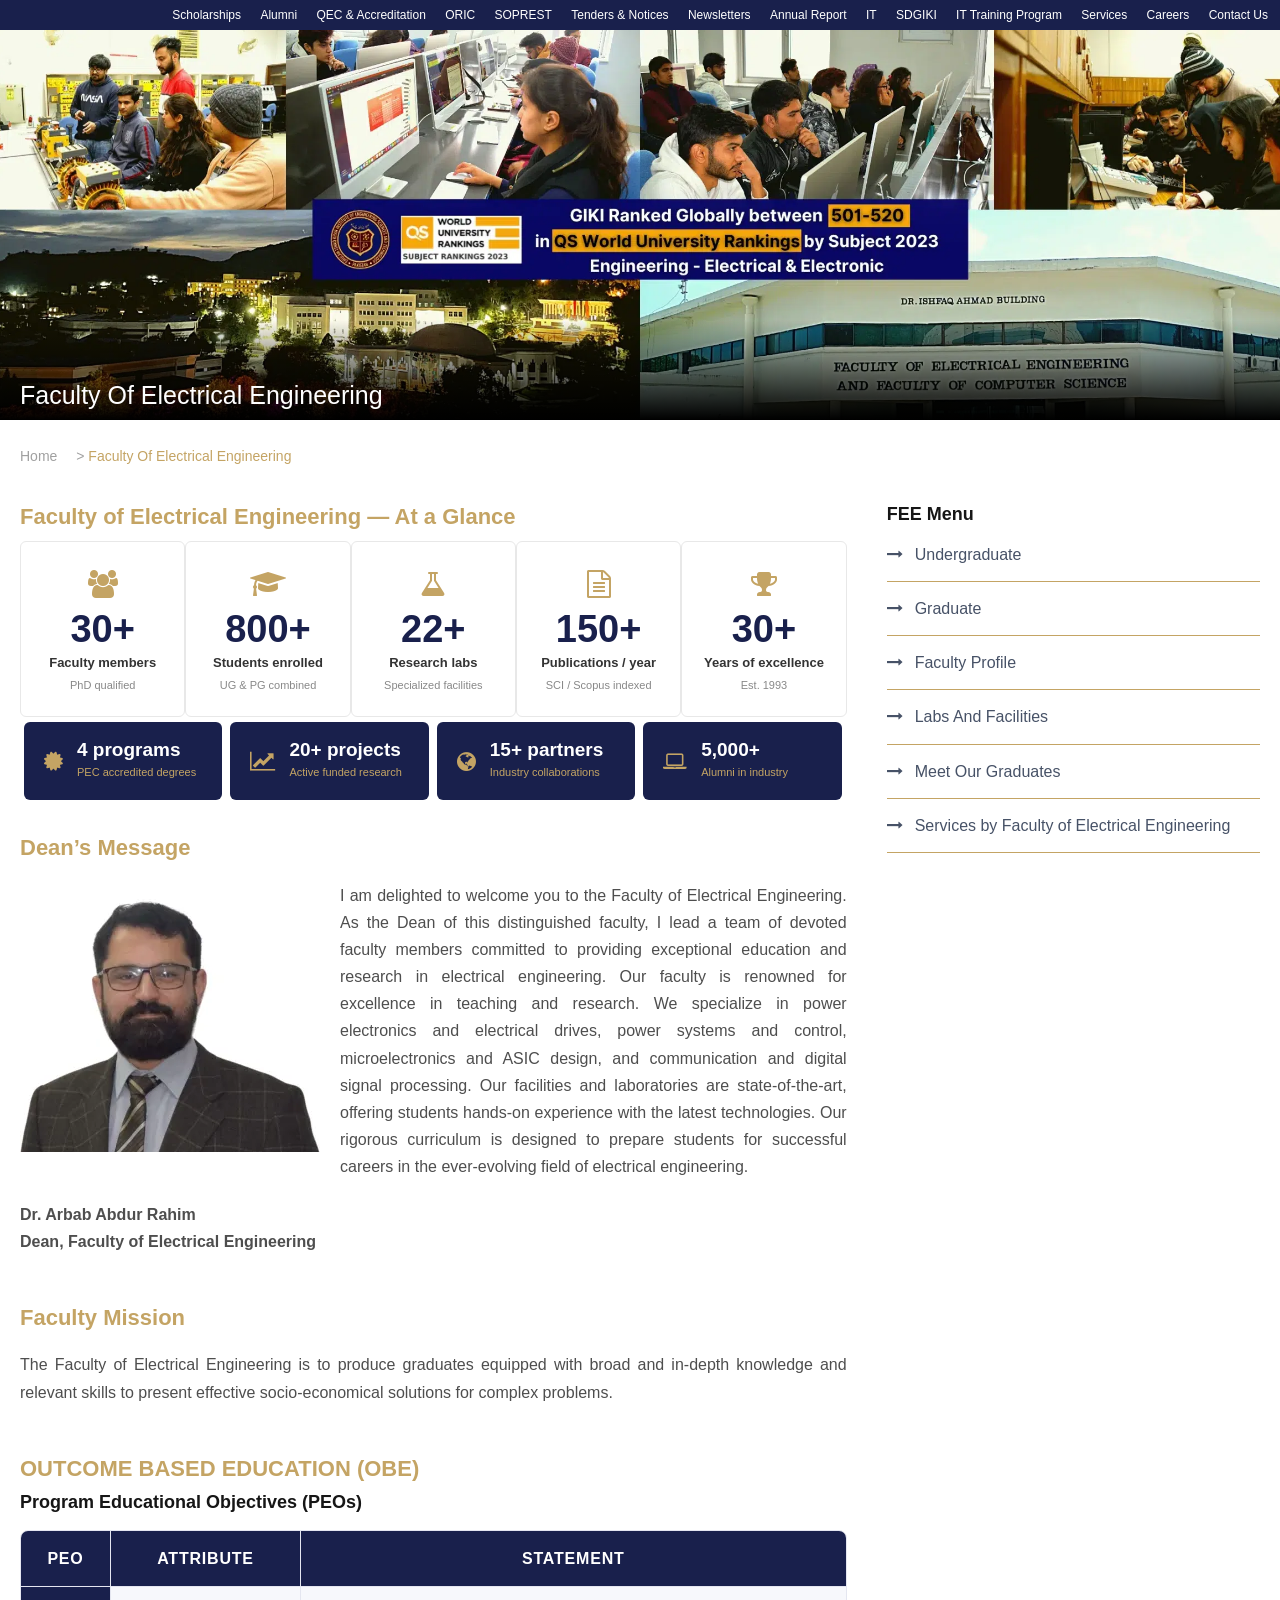
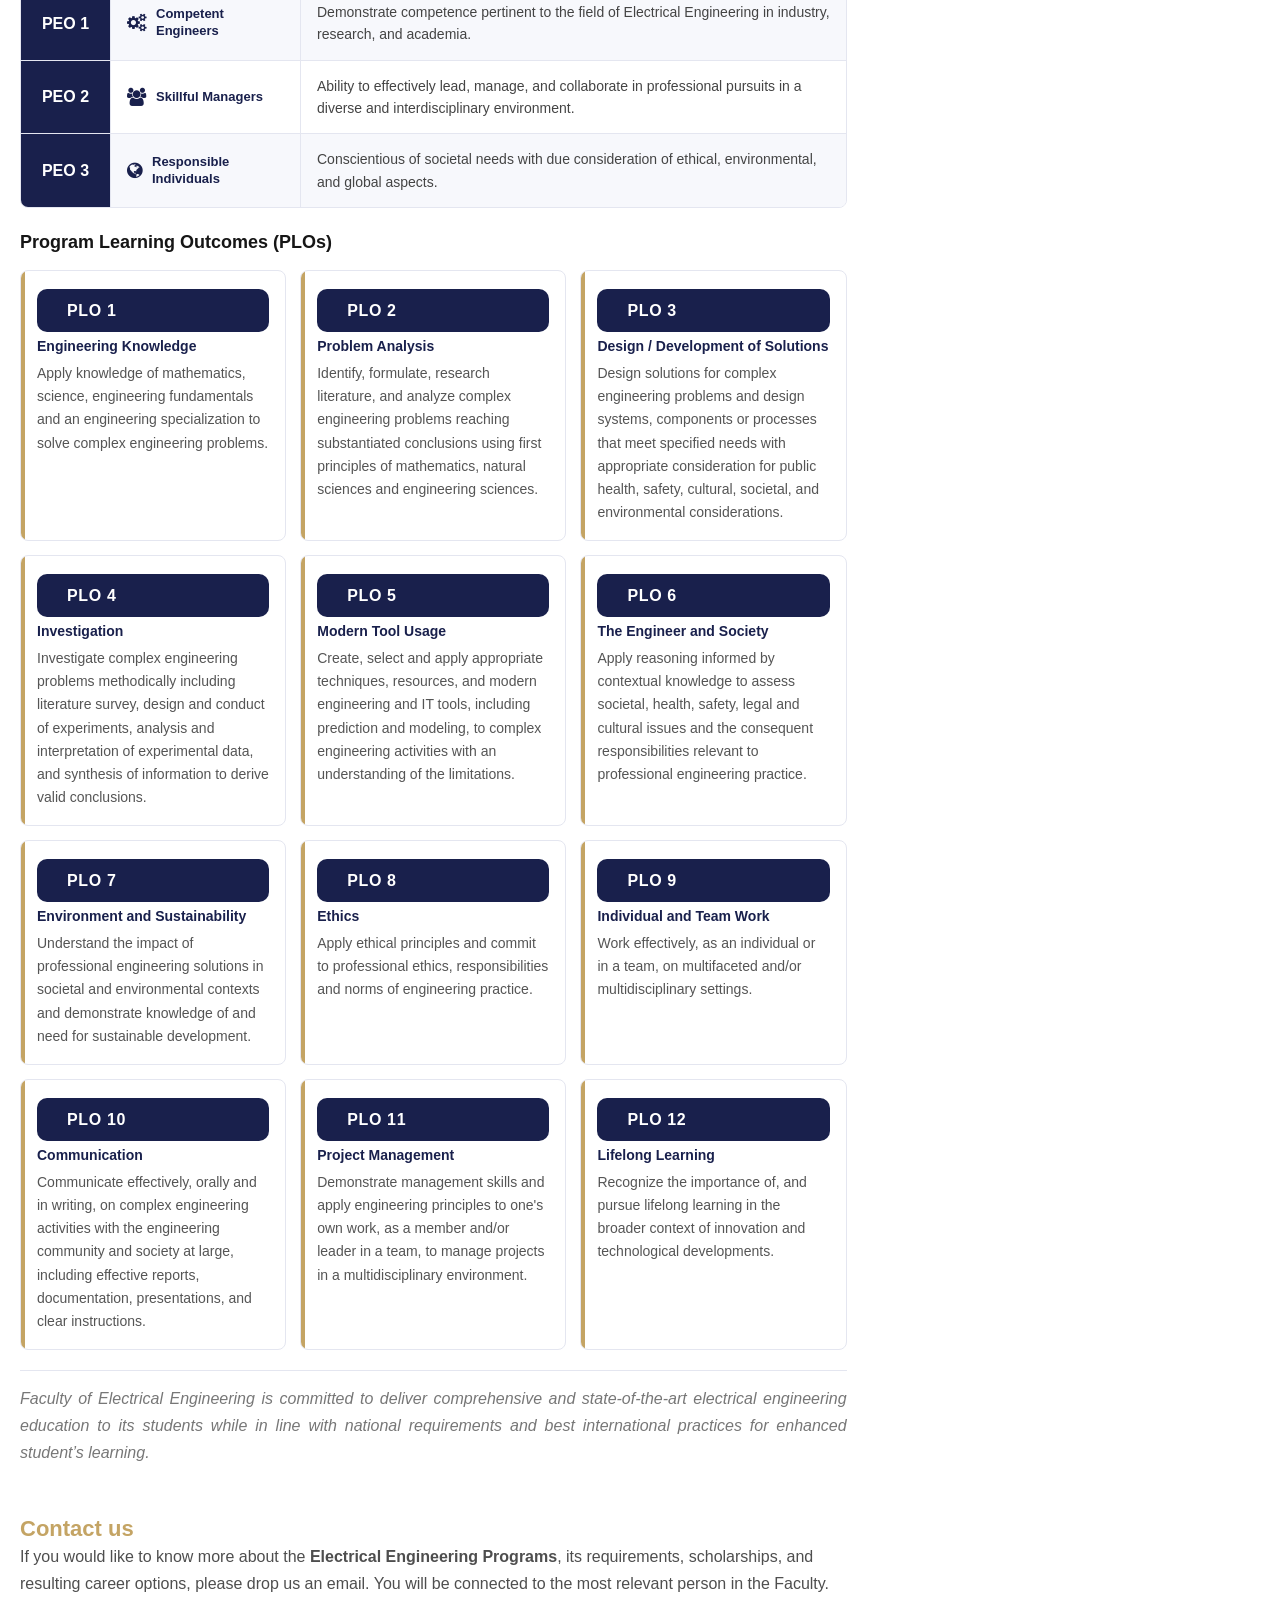
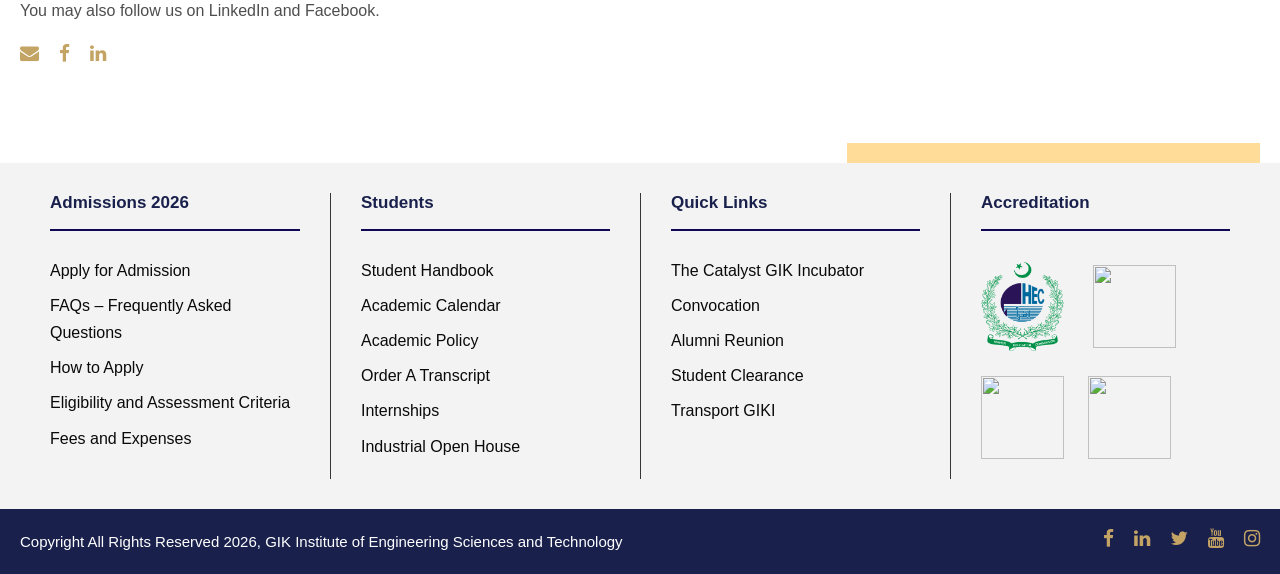
==== commit 59e1bb19: "PLOs cards appearance chnages" ====
--- a/index.html
+++ b/index.html
@@ -1721,11 +1721,11 @@
         background: #c4a464; /* gold left border accent */
         border-radius: 8px 0 0 8px;
       }
-      .fee-plo-card:hover {
+      /* .fee-plo-card:hover {
         border-color: #19204c;
         transform: translateY(-2px);
         box-shadow: 0 4px 16px rgba(25, 32, 76, 0.08);
-      }
+      } */
 
       /* ── Card header row: badge + icon ── */
       .fee-plo-card-header {
@@ -1742,7 +1742,7 @@
       .fee-plo-badge {
         display: inline-block;
         color: #ffffff;
-        font-size: 11px;
+        font-size: 16px;
         font-weight: 700;
         padding: 3px 10px;
         border-radius: 20px;
@@ -1757,7 +1757,7 @@
 
       /* ── Title ── */
       .fee-plo-title {
-        font-size: 13px;
+        font-size: 14px;
         font-weight: 700;
         color: #19204c;
         margin-bottom: 7px;
@@ -1766,7 +1766,7 @@
 
       /* ── Description ── */
       .fee-plo-desc {
-        font-size: 12.5px;
+        font-size: 14px;
         color: #555555;
         line-height: 1.65;
       }
@@ -2965,12 +2965,12 @@
                             <div class="fee-plo-card">
                               <div class="fee-plo-card-header">
                                 <span class="fee-plo-badge">PLO 1</span>
-                                <i class="fa fa-book fee-plo-icon"></i>
-                              </div>
-                              <div class="fee-plo-title gdlr-core-skin-title">
+                                <!-- <i class="fa fa-book fee-plo-icon"></i> -->
+                              </div>
+                              <div class="fee-plo-title">
                                 Engineering Knowledge
                               </div>
-                              <div class="fee-plo-desc gdlr-core-skin-content">
+                              <div class="fee-plo-desc ">
                                 Apply knowledge of mathematics, science, engineering fundamentals
                                 and an engineering specialization to solve complex engineering
                                 problems.
@@ -2981,10 +2981,10 @@
                             <div class="fee-plo-card">
                               <div class="fee-plo-card-header">
                                 <span class="fee-plo-badge">PLO 2</span>
-                                <i class="fa fa-search fee-plo-icon"></i>
-                              </div>
-                              <div class="fee-plo-title gdlr-core-skin-title">Problem Analysis</div>
-                              <div class="fee-plo-desc gdlr-core-skin-content">
+                                <!-- <i class="fa fa-search fee-plo-icon"></i> -->
+                              </div>
+                              <div class="fee-plo-title ">Problem Analysis</div>
+                              <div class="fee-plo-desc ">
                                 Identify, formulate, research literature, and analyze complex
                                 engineering problems reaching substantiated conclusions using first
                                 principles of mathematics, natural sciences and engineering
@@ -2996,12 +2996,12 @@
                             <div class="fee-plo-card">
                               <div class="fee-plo-card-header">
                                 <span class="fee-plo-badge">PLO 3</span>
-                                <i class="fa fa-pencil-square-o fee-plo-icon"></i>
-                              </div>
-                              <div class="fee-plo-title gdlr-core-skin-title">
+                                <!-- <i class="fa fa-pencil-square-o fee-plo-icon"></i> -->
+                              </div>
+                              <div class="fee-plo-title ">
                                 Design / Development of Solutions
                               </div>
-                              <div class="fee-plo-desc gdlr-core-skin-content">
+                              <div class="fee-plo-desc ">
                                 Design solutions for complex engineering problems and design
                                 systems, components or processes that meet specified needs with
                                 appropriate consideration for public health, safety, cultural,
@@ -3013,10 +3013,10 @@
                             <div class="fee-plo-card">
                               <div class="fee-plo-card-header">
                                 <span class="fee-plo-badge">PLO 4</span>
-                                <i class="fa fa-flask fee-plo-icon"></i>
-                              </div>
-                              <div class="fee-plo-title gdlr-core-skin-title">Investigation</div>
-                              <div class="fee-plo-desc gdlr-core-skin-content">
+                                <!-- <i class="fa fa-flask fee-plo-icon"></i> -->
+                              </div>
+                              <div class="fee-plo-title ">Investigation</div>
+                              <div class="fee-plo-desc ">
                                 Investigate complex engineering problems methodically including
                                 literature survey, design and conduct of experiments, analysis and
                                 interpretation of experimental data, and synthesis of information to
@@ -3028,12 +3028,12 @@
                             <div class="fee-plo-card">
                               <div class="fee-plo-card-header">
                                 <span class="fee-plo-badge">PLO 5</span>
-                                <i class="fa fa-wrench fee-plo-icon"></i>
-                              </div>
-                              <div class="fee-plo-title gdlr-core-skin-title">
+                                <!-- <i class="fa fa-wrench fee-plo-icon"></i> -->
+                              </div>
+                              <div class="fee-plo-title ">
                                 Modern Tool Usage
                               </div>
-                              <div class="fee-plo-desc gdlr-core-skin-content">
+                              <div class="fee-plo-desc ">
                                 Create, select and apply appropriate techniques, resources, and
                                 modern engineering and IT tools, including prediction and modeling,
                                 to complex engineering activities with an understanding of the
@@ -3045,12 +3045,12 @@
                             <div class="fee-plo-card">
                               <div class="fee-plo-card-header">
                                 <span class="fee-plo-badge">PLO 6</span>
-                                <i class="fa fa-building-o fee-plo-icon"></i>
-                              </div>
-                              <div class="fee-plo-title gdlr-core-skin-title">
+                                <!-- <i class="fa fa-building-o fee-plo-icon"></i> -->
+                              </div>
+                              <div class="fee-plo-title ">
                                 The Engineer and Society
                               </div>
-                              <div class="fee-plo-desc gdlr-core-skin-content">
+                              <div class="fee-plo-desc ">
                                 Apply reasoning informed by contextual knowledge to assess societal,
                                 health, safety, legal and cultural issues and the consequent
                                 responsibilities relevant to professional engineering practice.
@@ -3061,12 +3061,12 @@
                             <div class="fee-plo-card">
                               <div class="fee-plo-card-header">
                                 <span class="fee-plo-badge">PLO 7</span>
-                                <i class="fa fa-leaf fee-plo-icon"></i>
-                              </div>
-                              <div class="fee-plo-title gdlr-core-skin-title">
+                                <!-- <i class="fa fa-leaf fee-plo-icon"></i> -->
+                              </div>
+                              <div class="fee-plo-title ">
                                 Environment and Sustainability
                               </div>
-                              <div class="fee-plo-desc gdlr-core-skin-content">
+                              <div class="fee-plo-desc ">
                                 Understand the impact of professional engineering solutions in
                                 societal and environmental contexts and demonstrate knowledge of and
                                 need for sustainable development.
@@ -3077,10 +3077,10 @@
                             <div class="fee-plo-card">
                               <div class="fee-plo-card-header">
                                 <span class="fee-plo-badge">PLO 8</span>
-                                <i class="fa fa-balance-scale fee-plo-icon"></i>
-                              </div>
-                              <div class="fee-plo-title gdlr-core-skin-title">Ethics</div>
-                              <div class="fee-plo-desc gdlr-core-skin-content">
+                                <!-- <i class="fa fa-balance-scale fee-plo-icon"></i> -->
+                              </div>
+                              <div class="fee-plo-title">Ethics</div>
+                              <div class="fee-plo-desc">
                                 Apply ethical principles and commit to professional ethics,
                                 responsibilities and norms of engineering practice.
                               </div>
@@ -3090,12 +3090,12 @@
                             <div class="fee-plo-card">
                               <div class="fee-plo-card-header">
                                 <span class="fee-plo-badge">PLO 9</span>
-                                <i class="fa fa-users fee-plo-icon"></i>
-                              </div>
-                              <div class="fee-plo-title gdlr-core-skin-title">
+                                <!-- <i class="fa fa-users fee-plo-icon"></i> -->
+                              </div>
+                              <div class="fee-plo-title">
                                 Individual and Team Work
                               </div>
-                              <div class="fee-plo-desc gdlr-core-skin-content">
+                              <div class="fee-plo-desc">
                                 Work effectively, as an individual or in a team, on multifaceted
                                 and/or multidisciplinary settings.
                               </div>
@@ -3105,10 +3105,10 @@
                             <div class="fee-plo-card">
                               <div class="fee-plo-card-header">
                                 <span class="fee-plo-badge">PLO 10</span>
-                                <i class="fa fa-comments-o fee-plo-icon"></i>
-                              </div>
-                              <div class="fee-plo-title gdlr-core-skin-title">Communication</div>
-                              <div class="fee-plo-desc gdlr-core-skin-content">
+                                <!-- <i class="fa fa-comments-o fee-plo-icon"></i> -->
+                              </div>
+                              <div class="fee-plo-title">Communication</div>
+                              <div class="fee-plo-desc">
                                 Communicate effectively, orally and in writing, on complex
                                 engineering activities with the engineering community and society at
                                 large, including effective reports, documentation, presentations,
@@ -3120,12 +3120,12 @@
                             <div class="fee-plo-card">
                               <div class="fee-plo-card-header">
                                 <span class="fee-plo-badge">PLO 11</span>
-                                <i class="fa fa-tasks fee-plo-icon"></i>
-                              </div>
-                              <div class="fee-plo-title gdlr-core-skin-title">
+                                <!-- <i class="fa fa-tasks fee-plo-icon"></i> -->
+                              </div>
+                              <div class="fee-plo-title">
                                 Project Management
                               </div>
-                              <div class="fee-plo-desc gdlr-core-skin-content">
+                              <div class="fee-plo-desc">
                                 Demonstrate management skills and apply engineering principles to
                                 one's own work, as a member and/or leader in a team, to manage
                                 projects in a multidisciplinary environment.
@@ -3136,12 +3136,12 @@
                             <div class="fee-plo-card">
                               <div class="fee-plo-card-header">
                                 <span class="fee-plo-badge">PLO 12</span>
-                                <i class="fa fa-graduation-cap fee-plo-icon"></i>
-                              </div>
-                              <div class="fee-plo-title gdlr-core-skin-title">
+                                <!-- <i class="fa fa-graduation-cap fee-plo-icon"></i> -->
+                              </div>
+                              <div class="fee-plo-title">
                                 Lifelong Learning
                               </div>
-                              <div class="fee-plo-desc gdlr-core-skin-content">
+                              <div class="fee-plo-desc">
                                 Recognize the importance of, and pursue lifelong learning in the
                                 broader context of innovation and technological developments.
                               </div>
